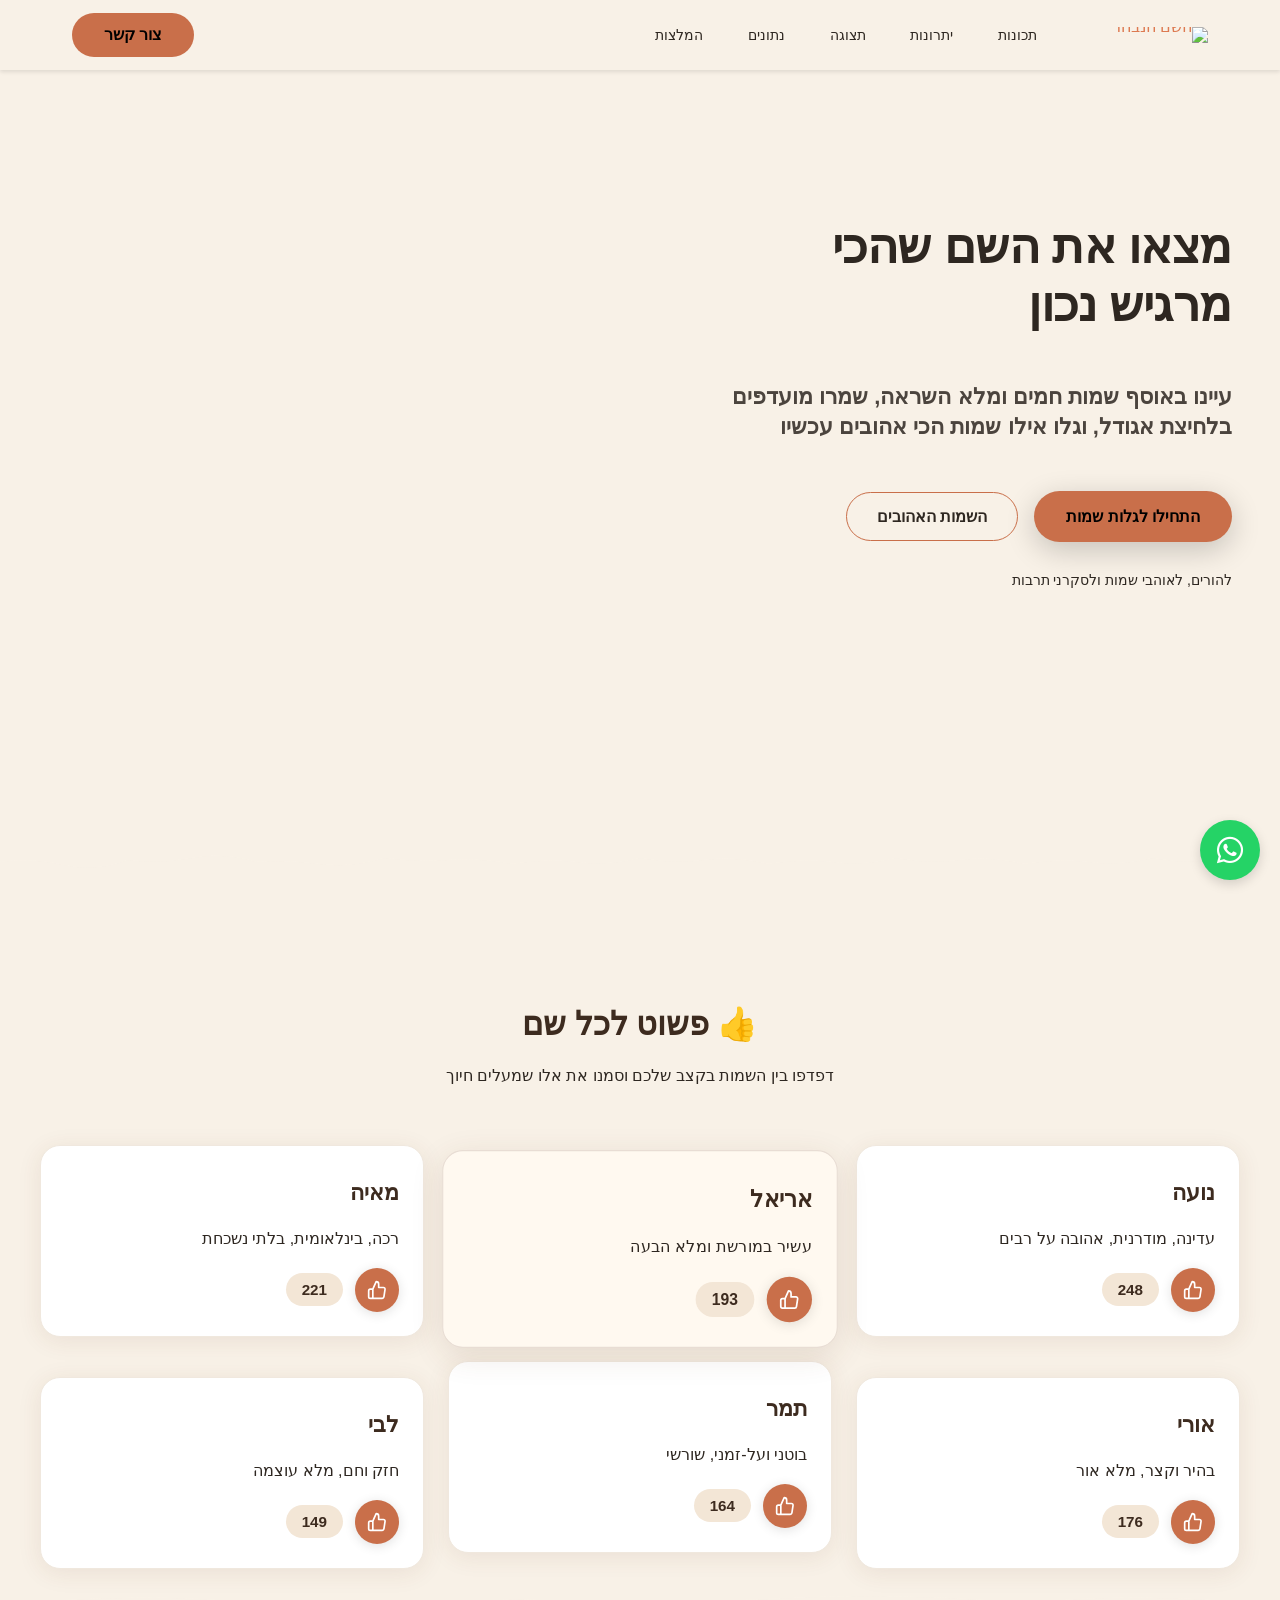
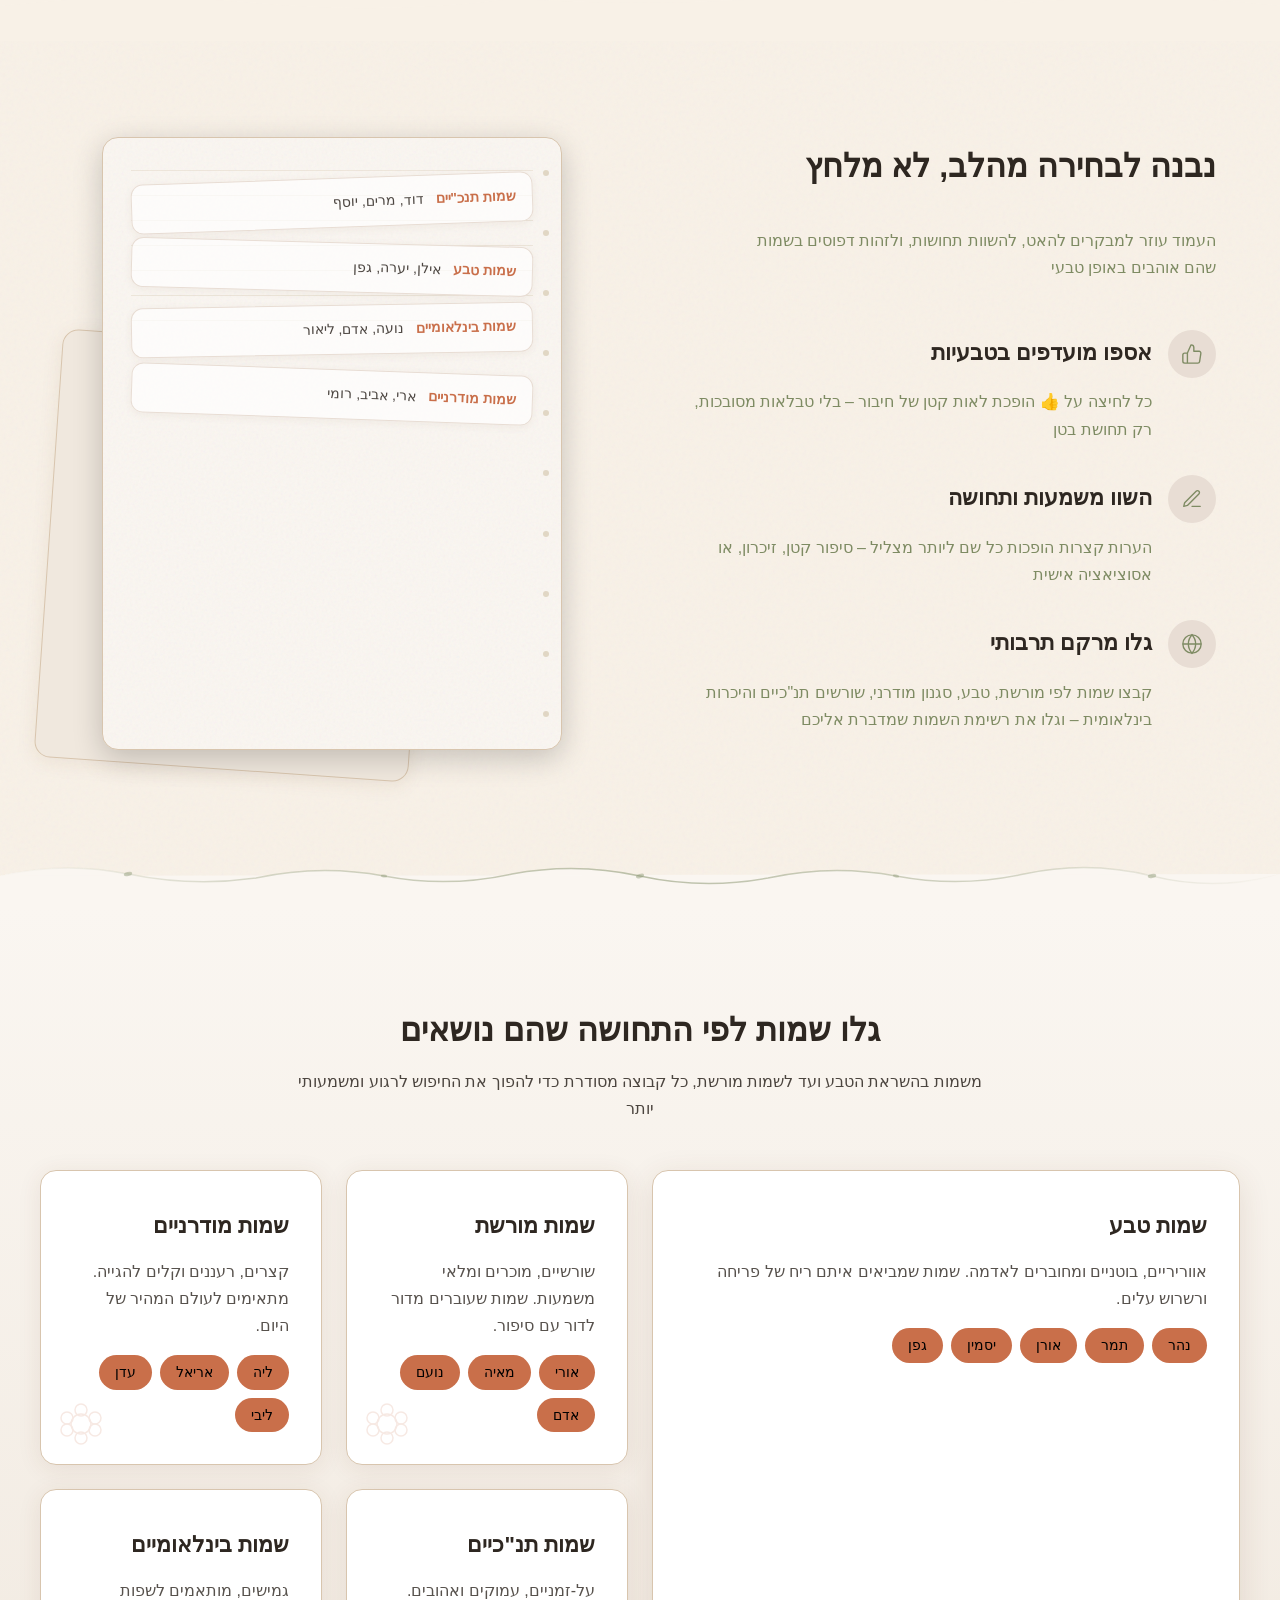
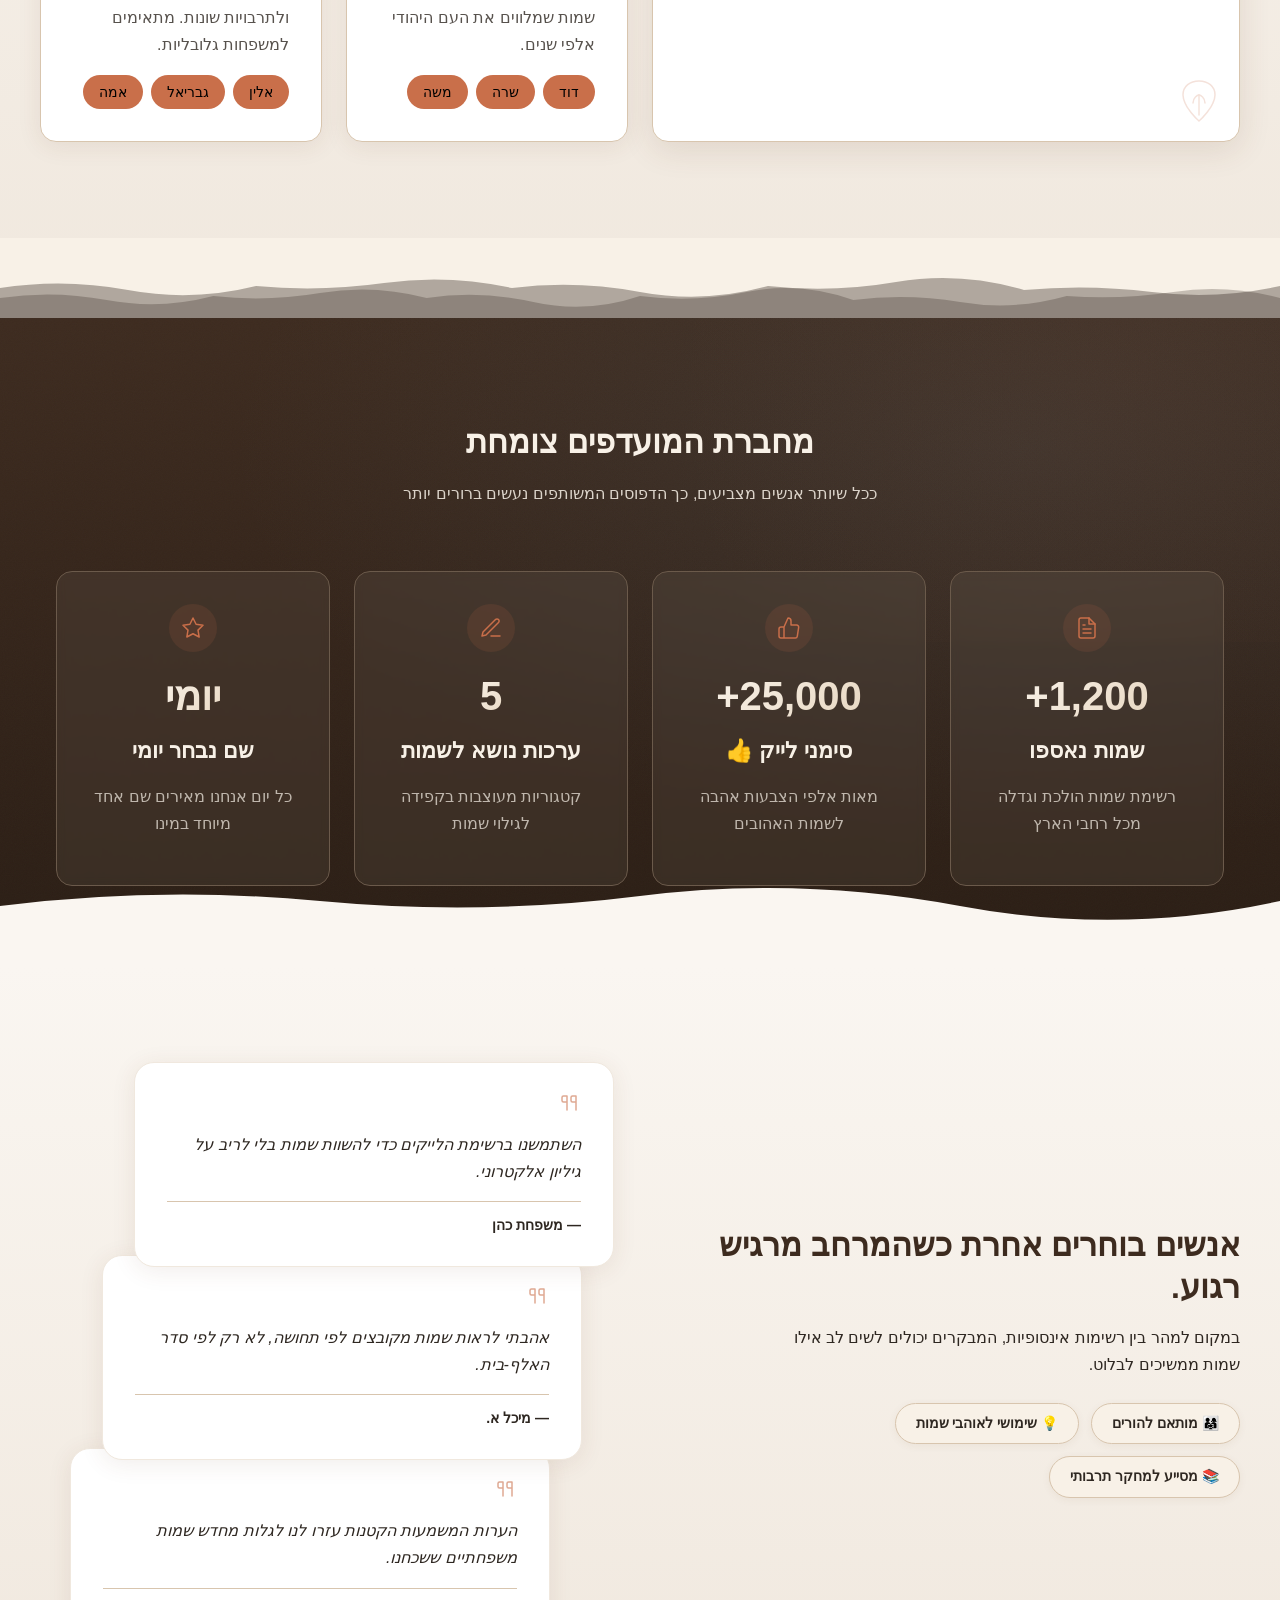
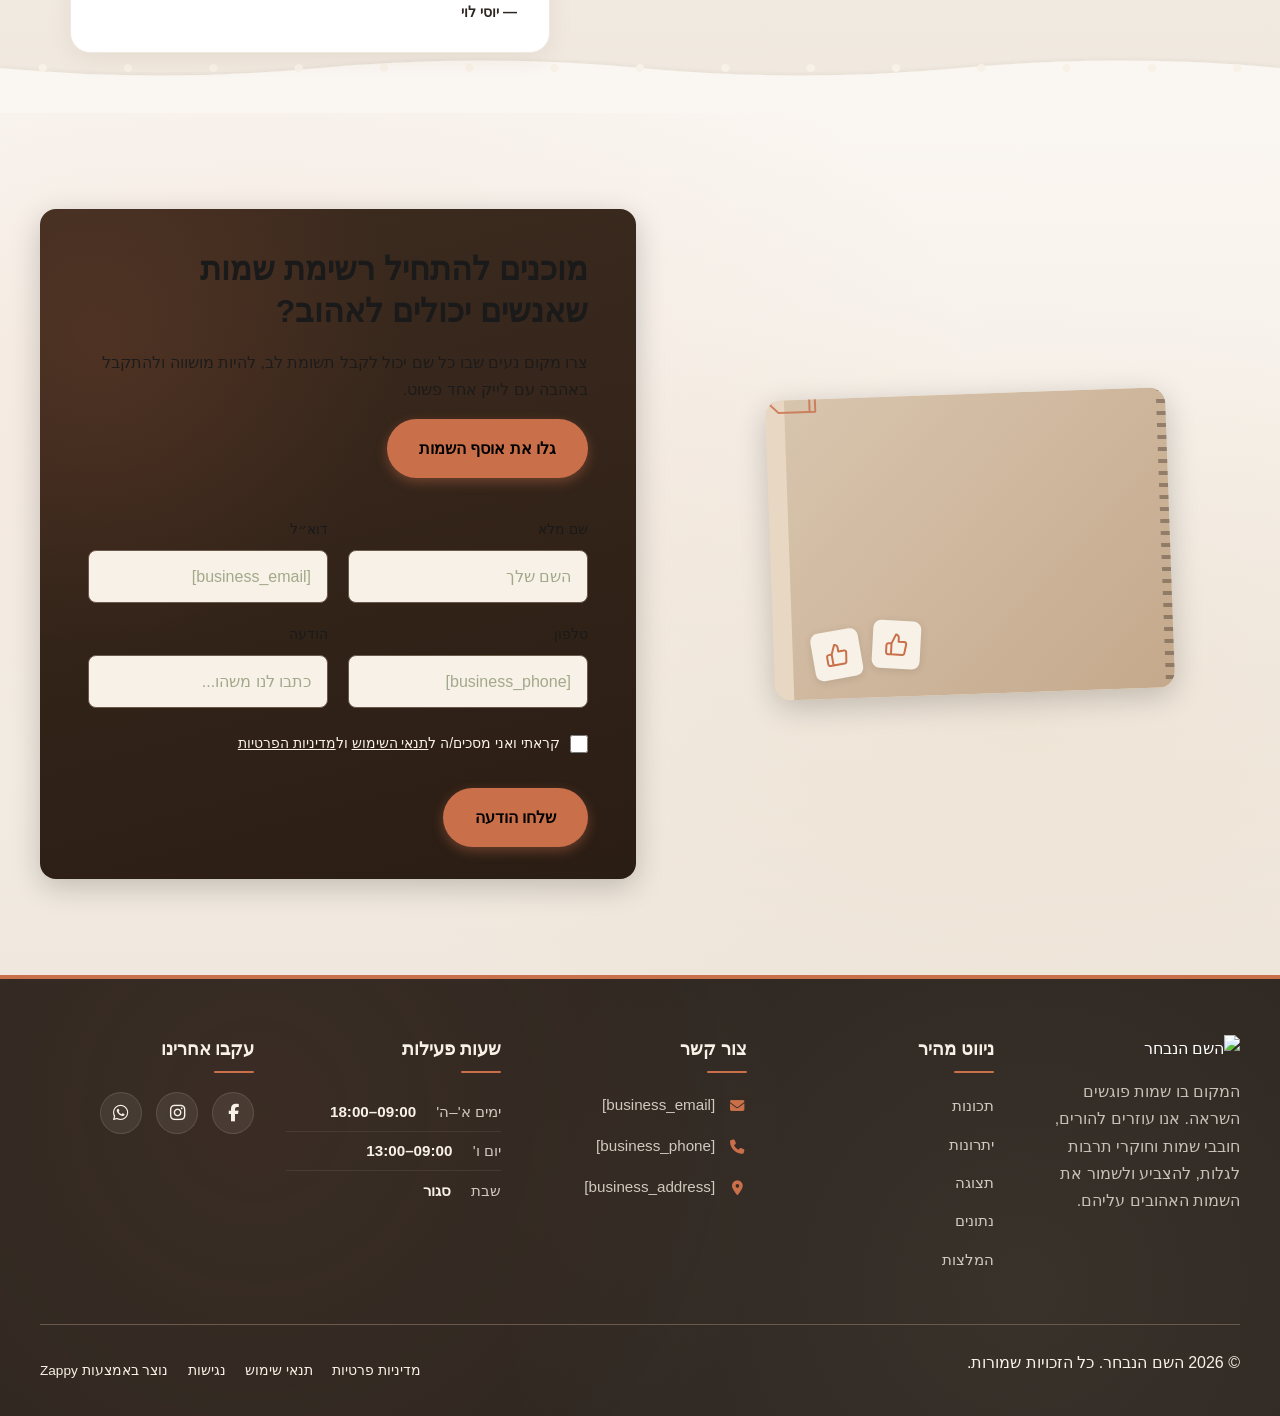
==== public/index.html @ 230dab66 "Initial website commit" ====
<!doctype html><html dir="rtl" lang="he"><head><meta charset="UTF-8"><meta content="width=device-width,initial-scale=1" name="viewport"><meta content="index, follow" name="robots"><title>דרגו את השם המושלם עכשיו — השם הנבחר</title><meta content="מחפשים שם ייחודי לתינוק, לדמות או למותג? דפדפו ברשימת השמות שלנו, לחצו על הלב ודרגו את המועדפים שלכם. הצטרפו לקהילת הבוחרים עוד היום!" name="description"><meta content="רשימת שמות, דירוג שמות, בחירת שם לתינוק, drupal multi domain, akamai cname" name="keywords"><link href="/assets/favicon.ico" rel="icon" type="image/x-icon"><link href="/assets/favicon-16x16.png" rel="icon" type="image/png" sizes="16x16"><link href="/assets/favicon-32x32.png" rel="icon" type="image/png" sizes="32x32"><link href="/assets/favicon-48x48.png" rel="icon" type="image/png" sizes="48x48"><link href="/assets/favicon-192x192.png" rel="icon" type="image/png" sizes="192x192"><link href="/assets/favicon-512x512.png" rel="icon" type="image/png" sizes="512x512"><link href="/assets/apple-touch-icon.png" rel="apple-touch-icon"><script>!function(){"use strict";var t="f867d28a-6249-4c13-8892-c7afd6ef95d7",e="https://api.zappy5.com/api/analytics/track",a=18e5,n=2592e6,o=!0,i=!0,r=!0;var s=function(){var e="zappy_visitor_"+t,a=null;try{if(a=localStorage.getItem(e)){var o=JSON.parse(a),i=Date.now();if(i-o.created<n)return o.lastSeen=i,localStorage.setItem(e,JSON.stringify(o)),o.id}}catch(t){console.warn("Zappy Analytics: LocalStorage not available")}var r="zv_"+Date.now()+"_"+Math.random().toString(36).substr(2,9);try{localStorage.setItem(e,JSON.stringify({id:r,created:Date.now(),lastSeen:Date.now()}))}catch(t){}return r}(),c=function(){var e="zappy_session_"+t,n=null;try{if(n=sessionStorage.getItem(e)){var o=JSON.parse(n),i=Date.now();if(i-o.timestamp<a)return o.timestamp=i,sessionStorage.setItem(e,JSON.stringify(o)),o.id}}catch(t){console.warn("Zappy Analytics: SessionStorage not available")}var r="zs_"+Date.now()+"_"+Math.random().toString(36).substr(2,9);try{sessionStorage.setItem(e,JSON.stringify({id:r,timestamp:Date.now()}))}catch(t){}return r}();function l(a,n){n=n||{};var o={website_id:t,event_type:a,page_path:window.location.pathname,referrer:document.referrer||"direct",visitor_id:s,session_id:c,metadata:n};if(navigator.sendBeacon){var i=new Blob([JSON.stringify(o)],{type:"application/json"});navigator.sendBeacon(e,i)}else fetch(e,{method:"POST",headers:{"Content-Type":"application/json"},body:JSON.stringify(o),keepalive:!0}).catch(function(t){console.warn("Zappy Analytics: Failed to track event",t)})}o&&l("pageview",{title:document.title,url:window.location.href}),i&&document.addEventListener("click",function(t){var e=t.target;if("BUTTON"===e.tagName||e.closest("button")){var a="BUTTON"===e.tagName?e:e.closest("button");l("click",{element:"button",text:a.textContent.trim().substring(0,100),id:a.id||null,class:a.className||null})}else if("A"===e.tagName||e.closest("a")){var n="A"===e.tagName?e:e.closest("a");l("navigation",{element:"link",text:n.textContent.trim().substring(0,100),href:n.href,external:n.hostname!==window.location.hostname})}},!0),r&&document.addEventListener("submit",function(t){var e=t.target;l("form_submit",{form_id:e.id||null,form_name:e.name||null,form_action:e.action||null,form_method:e.method||"GET"})},!0);var d=Date.now();window.addEventListener("beforeunload",function(){l("page_unload",{time_on_page:Math.floor((Date.now()-d)/1e3),page_path:window.location.pathname})}),window.zappyAnalytics={track:l,getVisitorId:function(){return s},getSessionId:function(){return c}}}()</script><meta content="דרגו את השם המושלם עכשיו — השם הנבחר" property="og:title"><meta content="מחפשים שם ייחודי לתינוק, לדמות או למותג? דפדפו ברשימת השמות שלנו, לחצו על הלב ודרגו את המועדפים שלכם. הצטרפו לקהילת הבוחרים עוד היום!" property="og:description"><meta content="summary_large_image" name="twitter:card"><meta content="דרגו את השם המושלם עכשיו — השם הנבחר" name="twitter:title"><meta content="מחפשים שם ייחודי לתינוק, לדמות או למותג? דפדפו ברשימת השמות שלנו, לחצו על הלב ודרגו את המועדפים שלכם. הצטרפו לקהילת הבוחרים עוד היום!" name="twitter:description"><meta content="website" property="og:type"><meta content="he_IL" property="og:locale"><link href="https://cdnjs.cloudflare.com/ajax/libs/font-awesome/6.4.0/css/all.min.css" rel="stylesheet"><style>.skip-link{position:absolute;top:0;left:0;transform:translateY(-200%);padding:12px 18px;background:var(--bg-dark,#1a1a1a);color:var(--text-light,#fff);font-weight:600;border-radius:0 0 8px 0;z-index:10000}.skip-link:focus{transform:none;outline:2px solid var(--ring,#fff);outline-offset:2px}:focus-visible{outline:2px solid var(--ring,currentColor);outline-offset:3px}</style><link href="/assets/favicon.ico" rel="icon" type="image/x-icon"><link href="/assets/favicon-16x16.png" rel="icon" type="image/png" sizes="16x16"><link href="/assets/favicon-32x32.png" rel="icon" type="image/png" sizes="32x32"><link href="/assets/favicon-48x48.png" rel="icon" type="image/png" sizes="48x48"><link href="/assets/favicon-192x192.png" rel="icon" type="image/png" sizes="192x192"><link href="/assets/favicon-512x512.png" rel="icon" type="image/png" sizes="512x512"><link href="/assets/apple-touch-icon.png" rel="apple-touch-icon"><link href="https://cdn.jsdelivr.net/npm/vanilla-cookieconsent@3/dist/cookieconsent.css" rel="stylesheet"><script src="https://cdn.jsdelivr.net/npm/vanilla-cookieconsent@3/dist/cookieconsent.umd.js"></script><script src="https://cdn.jsdelivr.net/gh/mickidum/acc_toolbar/acctoolbar/acctoolbar.min.js"></script><link href="/styles.css" rel="stylesheet"><script>window.ZAPPY_WEBSITE_ID="f867d28a-6249-4c13-8892-c7afd6ef95d7",window.ZAPPY_API_BASE="https://api.zappy5.com"</script><style id="zappy-dropdown-submenu-styles">#navMenu li:has(.sub-menu),.nav-menu li:has(.sub-menu),.navbar li:has(.sub-menu),nav li:has(.sub-menu){position:relative}#navMenu .sub-menu,.nav-menu .sub-menu,.navbar .sub-menu,nav .sub-menu{display:block!important;position:absolute!important;top:100%;left:0;min-width:220px;background:#fff;border-radius:8px;box-shadow:0 8px 25px rgba(0,0,0,.15);padding:8px 0;opacity:0;visibility:hidden;transform:translateY(10px);transition:all .3s ease;z-index:1000;list-style:none;pointer-events:none}#navMenu li:hover>.sub-menu,.nav-menu li:hover>.sub-menu,.navbar li:hover>.sub-menu,nav li:hover>.sub-menu{opacity:1!important;visibility:visible!important;transform:translateY(0)!important;pointer-events:auto!important}.sub-menu li{list-style:none;margin:0;padding:0}.sub-menu a{display:block!important;padding:10px 16px!important;color:var(--text-dark,#333)!important;font-weight:500;text-decoration:none;white-space:nowrap;transition:background-color .2s}.sub-menu .zappy-nav-child>a{padding-left:28px!important;font-size:.9em!important;opacity:.85!important}[dir=rtl] .sub-menu .zappy-nav-child>a,html[lang=ar] .sub-menu .zappy-nav-child>a,html[lang=he] .sub-menu .zappy-nav-child>a{padding-left:10px!important;padding-right:28px!important}.sub-menu .zappy-nav-parent>a{font-weight:600!important}.sub-menu a:hover{background-color:#f5f5f5}[dir=rtl] .nav-menu .sub-menu,[dir=rtl] .navbar .sub-menu,[dir=rtl] nav .sub-menu,html[lang=ar] .nav-menu .sub-menu,html[lang=ar] .navbar .sub-menu,html[lang=ar] nav .sub-menu,html[lang=he] .nav-menu .sub-menu,html[lang=he] .navbar .sub-menu,html[lang=he] nav .sub-menu{left:auto!important;right:0!important}.sub-menu:empty,.sub-menu:not(:has(li)):not(:has(> a)),.sub-menu:not(:has(li:not(.zappy-hidden-menu-item))):not(:has(> a)){display:none!important;opacity:0!important;visibility:hidden!important;pointer-events:none!important}li:has(.menu-group-title):hover>.sub-menu{opacity:1!important;visibility:visible!important;transform:translateY(0)!important;pointer-events:auto!important}#navMenu>li>.menu-group-title,.nav-menu>li>.menu-group-title{display:inline-block;padding:.5rem 1rem;cursor:default;user-select:none}@media (max-width:768px){#navMenu .sub-menu,.nav-menu .sub-menu,.navbar .sub-menu,nav .sub-menu{position:static!important;transform:none!important;box-shadow:none!important;background:0 0!important;max-height:0;overflow:hidden;opacity:0;visibility:hidden;transition:max-height .3s ease,opacity .3s ease;padding:0!important;border-radius:0!important}#navMenu .sub-menu.mobile-expanded,.nav-menu .sub-menu.mobile-expanded,.navbar .sub-menu.mobile-expanded{max-height:none!important;overflow-y:visible!important;opacity:1!important;visibility:visible!important;padding:8px 0 8px 16px!important}[dir=rtl] .sub-menu.mobile-expanded,html[lang=he] .sub-menu.mobile-expanded{padding:8px 16px 8px 0!important}#navMenu li:hover>.sub-menu,.nav-menu li:hover>.sub-menu,.navbar li:hover>.sub-menu,nav li:hover>.sub-menu{opacity:0;visibility:hidden;pointer-events:none}#navMenu li>.sub-menu.mobile-expanded,.nav-menu li>.sub-menu.mobile-expanded,.navbar li>.sub-menu.mobile-expanded,nav li>.sub-menu.mobile-expanded{opacity:1!important;visibility:visible!important;pointer-events:auto!important}#navMenu li:has(.sub-menu),.nav-menu li:has(.sub-menu),.navbar li:has(.sub-menu),nav li:has(.sub-menu){display:flex!important;flex-wrap:wrap!important;align-items:center!important;position:relative!important;min-height:44px!important}#navMenu li:has(.sub-menu)>a,.nav-menu li:has(.sub-menu)>a,.navbar li:has(.sub-menu)>a,nav li:has(.sub-menu)>a{flex:1!important;min-width:0!important}#navMenu li:has(.sub-menu)>.menu-group-title,.nav-menu li:has(.sub-menu)>.menu-group-title,.navbar li:has(.sub-menu)>.menu-group-title,nav li:has(.sub-menu)>.menu-group-title{flex:1!important;min-width:0!important;padding:0!important;line-height:inherit!important}#navMenu li:has(.sub-menu)>.sub-menu,.nav-menu li:has(.sub-menu)>.sub-menu,.navbar li:has(.sub-menu)>.sub-menu,nav li:has(.sub-menu)>.sub-menu{flex-basis:100%!important;width:100%!important}#navMenu li:has(.sub-menu)>a [class*=arrow],#navMenu li:has(.sub-menu)>a [class*=chevron],.nav-menu li:has(.sub-menu)>a .fa-angle-down,.nav-menu li:has(.sub-menu)>a .fa-chevron-down,.nav-menu li:has(.sub-menu)>a [class*=arrow],.nav-menu li:has(.sub-menu)>a [class*=chevron],nav li:has(.sub-menu)>a [class*=arrow],nav li:has(.sub-menu)>a [class*=chevron]{display:none!important;visibility:hidden!important}.mobile-submenu-toggle{display:flex!important;align-items:center!important;justify-content:center!important;width:44px!important;height:auto!important;background:0 0!important;border:none!important;cursor:pointer!important;color:var(--text-dark)!important;position:static!important;flex-shrink:0!important;align-self:stretch!important;z-index:2!important;padding:0!important;margin:0!important}.mobile-submenu-toggle::after{content:''!important;width:0!important;height:0!important;border-left:6px solid transparent!important;border-right:6px solid transparent!important;border-top:7px solid currentColor!important;transition:transform .3s ease!important}.mobile-submenu-toggle.expanded::after{transform:rotate(180deg)!important}.sub-menu a{padding:10px 0!important;display:block!important;color:var(--text-dark)!important;white-space:normal!important}.sub-menu .zappy-nav-child>a{padding-left:28px!important;font-size:.9em!important;opacity:.85!important}[dir=rtl] .sub-menu .zappy-nav-child>a,html[lang=ar] .sub-menu .zappy-nav-child>a,html[lang=he] .sub-menu .zappy-nav-child>a{padding-left:0!important;padding-right:28px!important}.sub-menu .zappy-nav-parent>a{font-weight:600!important}#navMenu.active,.nav-menu.active{max-width:100vw!important;overflow-x:hidden!important;box-sizing:border-box!important}.navbar .sub-menu li a,.zappy-products-dropdown .sub-menu a,nav.navbar .sub-menu li a{color:var(--text-dark)!important}}@media (min-width:769px){.mobile-submenu-toggle{display:none!important}}</style><style id="zappy-widget-visibility">html[dir=rtl] .whatsapp-float{right:20px!important;left:auto!important}html:not([dir]) .whatsapp-float,html[dir=ltr] .whatsapp-float{left:20px!important;right:auto!important}html[dir=rtl] #mic-access-tool-general-button,html[dir=rtl] #mic-init-access-tool #mic-access-tool-general-button,html[dir=rtl] #mic-init-access-tool .mic-access-tool-general-button,html[dir=rtl] ._access-icon,html[dir=rtl] .mic-access-tool-general-button{left:20px!important;right:auto!important}html:not([dir]) #mic-access-tool-general-button,html:not([dir]) #mic-init-access-tool #mic-access-tool-general-button,html:not([dir]) #mic-init-access-tool .mic-access-tool-general-button,html:not([dir]) ._access-icon,html:not([dir]) .mic-access-tool-general-button,html[dir=ltr] #mic-access-tool-general-button,html[dir=ltr] #mic-init-access-tool #mic-access-tool-general-button,html[dir=ltr] #mic-init-access-tool .mic-access-tool-general-button,html[dir=ltr] ._access-icon,html[dir=ltr] .mic-access-tool-general-button{right:20px!important;left:auto!important}@media (max-width:768px){.whatsapp-float{display:flex!important}}@media (min-width:769px){.whatsapp-float{display:flex!important}}@media (max-width:768px){#mic-access-tool-general-button,#mic-init-access-tool #mic-access-tool-general-button,#mic-init-access-tool .mic-access-tool-general-button,._access-icon,.mic-access-tool-general-button{display:flex!important;visibility:visible!important;opacity:1!important;pointer-events:auto!important}#mic-access-tool-box.opened-mic-access-tool,#mic-init-access-tool #mic-access-tool-box.opened-mic-access-tool,.mic-access-tool-box.opened-mic-access-tool{visibility:visible!important;opacity:1!important;pointer-events:auto!important}}@media (min-width:769px){#mic-access-tool-general-button,#mic-init-access-tool #mic-access-tool-general-button,#mic-init-access-tool .mic-access-tool-general-button,._access-icon,.mic-access-tool-general-button{display:flex!important;visibility:visible!important;opacity:1!important;pointer-events:auto!important}#mic-access-tool-box.opened-mic-access-tool,#mic-init-access-tool #mic-access-tool-box.opened-mic-access-tool,.mic-access-tool-box.opened-mic-access-tool{visibility:visible!important;opacity:1!important;pointer-events:auto!important}}</style></head><body><a href="#main" class="skip-link">דלג לתוכן הראשי</a><nav class="navbar" dir="rtl"><button class="mobile-toggle" aria-label="Menu" id="mobileToggle"><svg viewBox="0 0 24 24" fill="none" height="24" width="24" class="hamburger-icon"><path d="M3 12h18M3 6h18M3 18h18" stroke="currentColor" stroke-width="2" stroke-linecap="round"/></svg> <svg viewBox="0 0 24 24" fill="none" height="24" width="24" class="close-icon" style="display:none"><path d="M18 6L6 18M6 6l12 12" stroke="currentColor" stroke-width="2" stroke-linecap="round"/></svg></button> <button class="phone-header-btn" aria-label="Call" data-phone="[business_phone]"><svg viewBox="0 0 24 24" fill="currentColor" height="20" width="20"><path d="M22 16.92v3a2 2 0 0 1-2.18 2 19.79 19.79 0 0 1-8.63-3.07 19.5 19.5 0 0 1-6-6 19.79 19.79 0 0 1-3.07-8.67A2 2 0 0 1 4.11 2h3a2 2 0 0 1 2 1.72 12.84 12.84 0 0 0 .7 2.81 2 2 0 0 1-.45 2.11L8.09 9.91a16 16 0 0 0 6 6l1.27-1.27a2 2 0 0 1 2.11-.45 12.84 12.84 0 0 0 2.81.7A2 2 0 0 1 22 16.92z"/></svg></button><div class="nav-container"><div class="nav-right-group"><div class="nav-brand"><a href="/" class="logo-link"><img alt="השם הנבחר" class="logo" src="/assets/site-----image-1.webp"></a></div><ul class="nav-menu" id="navMenu"><li><a href="#features">תכונות</a></li><li><a href="#benefits">יתרונות</a></li><li><a href="#showcase">תצוגה</a></li><li><a href="#stats">נתונים</a></li><li><a href="#testimonials">המלצות</a></li><li class="mobile-contact-link nav-cta-mobile-item"><a href="#cta" class="nav-cta-btn">צור קשר</a></li></ul></div><div class="nav-cta-container"><a href="#cta" class="nav-cta-btn">צור קשר</a></div></div></nav><script>window.addEventListener("load",function(){const e=document.querySelector(".navbar, nav, header");if(!e)return void console.log("[Navbar] Navbar element not found");let t=document.getElementById("mobileToggle")||document.querySelector(".mobile-toggle")||document.querySelector(".hamburger")||document.querySelector(".hamburger-menu")||document.querySelector(".menu-toggle")||document.querySelector(".burger-menu")||document.querySelector('[aria-label="Menu"]')||document.querySelector('[aria-label="תפריט"]');const o=document.querySelector(".phone-header-btn"),n=window.getComputedStyle(e);let r=n.backgroundColor;if(console.log("[Navbar] Initial navbar background:",r),"transparent"===r||"rgba(0, 0, 0, 0)"===r||r.startsWith("rgba")&&r.includes(", 0)")){const e=n.backgroundImage;if(e&&"none"!==e)console.log("[Navbar] Navbar has background image/gradient, using dark text"),r="rgb(240, 240, 240)";else{const e=window.getComputedStyle(document.body).backgroundColor;console.log("[Navbar] Navbar transparent, using body background:",e),r=e}}const a=r.match(/\d+/g);if(a&&a.length>=3){const e=(.299*parseInt(a[0])+.587*parseInt(a[1])+.114*parseInt(a[2]))/255;console.log("[Navbar] Mobile button colors preserved from Claude CSS (luminance:",e.toFixed(2)+")");const n=document.createElement("style");n.id="zappy-mobile-nav-fix";document.documentElement.lang;document.documentElement.dir,n.textContent='\n        /* Hide mobile buttons on desktop, show only on mobile */\n        @media (min-width: 769px) {\n          .mobile-toggle,\n          .phone-header-btn {\n            display: none !important;\n          }\n        }\n        \n        /* Show and position mobile buttons correctly on mobile */\n        @media (max-width: 768px) {\n          .navbar,\n          nav.navbar {\n            min-height: 70px !important;\n          }\n\n          .mobile-toggle,\n          .phone-header-btn {\n            position: absolute !important;\n            top: 0 !important;\n            bottom: 0 !important;\n            margin-top: auto !important;\n            margin-bottom: auto !important;\n            transform: none !important;\n            z-index: 1001 !important;\n            display: flex !important;\n            align-items: center !important;\n            justify-content: center !important;\n            width: 36px !important;\n            height: 36px !important;\n            border-radius: 50% !important;\n            border: none !important;\n            cursor: pointer !important;\n            padding: 6px !important;\n            background: none !important;\n            color: var(--nav-text, var(--text-dark)) !important;\n            touch-action: manipulation !important;\n            -webkit-tap-highlight-color: transparent !important;\n          }\n\n          html[data-zappy-site-type="ecommerce"] .phone-header-btn,\n          body[data-zappy-site-type="ecommerce"] .phone-header-btn,\n          html[data-zappy-site-type="ecommerce"] header .phone-header-btn,\n          html[data-zappy-site-type="ecommerce"] nav .phone-header-btn {\n            display: none !important;\n            visibility: hidden !important;\n            width: 0 !important;\n            height: 0 !important;\n            min-width: 0 !important;\n            overflow: hidden !important;\n          }\n          \n          /* LTR positioning (default): hamburger LEFT, phone RIGHT */\n          html:not([dir="rtl"]):not([lang="he"]):not([lang="ar"]) .mobile-toggle,\n          html[dir="ltr"] .mobile-toggle {\n            left: 12px !important;\n            right: auto !important;\n          }\n          html:not([dir="rtl"]):not([lang="he"]):not([lang="ar"]) .phone-header-btn,\n          html[dir="ltr"] .phone-header-btn {\n            right: 12px !important;\n            left: auto !important;\n          }\n          \n          /* RTL positioning: hamburger RIGHT, phone LEFT */\n          html[dir="rtl"] .mobile-toggle,\n          html[lang="he"] .mobile-toggle,\n          html[lang="ar"] .mobile-toggle {\n            right: 12px !important;\n            left: auto !important;\n          }\n          html[dir="rtl"] .phone-header-btn,\n          html[lang="he"] .phone-header-btn,\n          html[lang="ar"] .phone-header-btn {\n            left: 12px !important;\n            right: auto !important;\n          }\n          \n          /* CRITICAL: Ensure nav-container has min-height on mobile */\n          /* All children are positioned absolutely/fixed on mobile, so height:auto collapses to 0 */\n          .nav-container {\n            min-height: 70px !important;\n            position: relative !important;\n          }\n          \n          /* Ensure SVG icons are properly sized and inherit color */\n          .mobile-toggle svg,\n          .phone-header-btn svg {\n            width: 24px !important;\n            height: 24px !important;\n            /* Don\'t force display - let JavaScript control hamburger/close toggle */\n          }\n          \n          /* Reset nav-cta-container on mobile - remove desktop box-shadow/padding */\n          /* that creates a visible ghost box when CTA button is hidden */\n          .nav-cta-container {\n            box-shadow: none !important;\n            padding: 0 !important;\n          }\n          \n          /* Hide nav-cta-container entirely on mobile when there\'s no lang-switcher */\n          /* (only the CTA button is inside, and it\'s hidden on mobile) */\n          .nav-cta-container:not(:has(.lang-switcher)) {\n            display: none !important;\n          }\n          \n          /* CRITICAL: Prevent hero image fade gradient from bleeding over headline text */\n          /* The .image-fade-gradient has bottom: -30px (extends below parent) */\n          /* On mobile stacked layout, this overlaps the h1 text below the image */\n          .hero-image-column {\n            overflow: hidden !important;\n          }\n          .image-fade-gradient {\n            bottom: 0 !important;\n          }\n          \n          /* Hide desktop language switcher on mobile - hamburger menu handles it */\n          /* High specificity to override stored CSS */\n          .lang-switcher,\n          .nav-cta-container .lang-switcher,\n          .nav-container .lang-switcher,\n          .navbar .lang-switcher,\n          .navbar .nav-cta-container .lang-switcher {\n            display: none !important;\n          }\n        }\n      ';const r=document.getElementById("zappy-mobile-nav-fix");r&&r.remove(),document.head.appendChild(n),console.log("[Navbar] Critical CSS injected for mobile nav positioning");const i=window.innerWidth<=768;if(t){const e=t.querySelector(".hamburger-icon"),o=t.querySelector(".close-icon");e&&(e.style.setProperty("width","24px","important"),e.style.setProperty("height","24px","important"),e.style.setProperty("display","block","important")),o&&(o.style.setProperty("width","24px","important"),o.style.setProperty("height","24px","important"),o.style.setProperty("display","none","important")),i?(t.style.setProperty("position","absolute","important"),t.style.setProperty("top","0","important"),t.style.setProperty("bottom","0","important"),t.style.setProperty("margin-top","auto","important"),t.style.setProperty("margin-bottom","auto","important"),t.style.setProperty("transform","none","important"),t.style.setProperty("z-index","1001","important"),t.style.removeProperty("left"),t.style.removeProperty("right"),console.log("[Navbar] Mobile toggle positioning applied (mobile viewport)")):(t.style.removeProperty("position"),t.style.removeProperty("top"),t.style.removeProperty("transform"),t.style.removeProperty("z-index"),t.style.removeProperty("left"),t.style.removeProperty("right"),console.log("[Navbar] Desktop viewport - cleared mobile toggle inline positioning"))}if(o){const e=o.querySelector("svg");e&&(e.style.width="24px",e.style.height="24px",e.setAttribute("width","24"),e.setAttribute("height","24")),i?(o.style.setProperty("position","absolute","important"),o.style.setProperty("top","0","important"),o.style.setProperty("bottom","0","important"),o.style.setProperty("margin-top","auto","important"),o.style.setProperty("margin-bottom","auto","important"),o.style.setProperty("transform","none","important"),o.style.setProperty("z-index","1001","important"),o.style.removeProperty("left"),o.style.removeProperty("right"),console.log("[Navbar] Phone button positioning applied (mobile viewport)")):(o.style.removeProperty("position"),o.style.removeProperty("top"),o.style.removeProperty("transform"),o.style.removeProperty("z-index"),o.style.removeProperty("left"),o.style.removeProperty("right"),console.log("[Navbar] Desktop viewport - cleared phone button inline positioning"))}}else console.log("[Navbar] Could not parse background color:",r);t=document.getElementById("mobileToggle")||document.querySelector(".mobile-toggle")||document.querySelector(".hamburger")||document.querySelector(".hamburger-menu")||document.querySelector(".menu-toggle")||document.querySelector(".burger-menu")||document.querySelector('[aria-label="Menu"]')||document.querySelector('[aria-label="תפריט"]');const i=document.getElementById("navMenu")||document.querySelector(".nav-menu")||document.querySelector(".nav-links")||document.querySelector("nav ul:not(.submenu)");if(!t||!i)return void console.log("[Navbar] Mobile toggle or menu not found:",{toggle:!!t,menu:!!i});i.id||(i.id="navMenu"),console.log("[Navbar] Initializing mobile menu...");const l=t.cloneNode(!0);t.parentNode.replaceChild(l,t);var s=0;function p(e){var t=Date.now();t-s<300||(s=t,function(e){e.preventDefault(),e.stopPropagation();const t=l.querySelector(".hamburger-icon"),o=l.querySelector(".close-icon");i.classList.contains("active")?(i.classList.remove("active"),t&&t.style.setProperty("display","block","important"),o&&o.style.setProperty("display","none","important"),document.body.style.overflow="",document.body.classList.remove("menu-open"),console.log("[Navbar] Menu closed")):(i.classList.add("active"),t&&t.style.setProperty("display","none","important"),o&&o.style.setProperty("display","block","important"),document.body.style.overflow="hidden",document.body.classList.add("menu-open"),console.log("[Navbar] Menu opened"))}(e))}l.addEventListener("click",p),l.addEventListener("touchend",p),document.addEventListener("keydown",function(e){if(("Escape"===e.key||"Esc"===e.key)&&i.classList.contains("active")){const e=l.querySelector(".hamburger-icon"),t=l.querySelector(".close-icon");i.classList.remove("active"),e&&e.style.setProperty("display","block","important"),t&&t.style.setProperty("display","none","important"),document.body.style.overflow="",document.body.classList.remove("menu-open"),console.log("[Navbar] Menu closed (Escape)")}}),i.querySelectorAll("a").forEach(function(e){e.addEventListener("click",function(){if("#"===this.getAttribute("href"))return;const e=l.querySelector(".hamburger-icon"),t=l.querySelector(".close-icon");i.classList.remove("active"),e&&e.style.setProperty("display","block","important"),t&&t.style.setProperty("display","none","important"),document.body.style.overflow="",document.body.classList.remove("menu-open"),console.log("[Navbar] Menu closed (link clicked)")})});var m=i.querySelectorAll(".dropdown-toggle");m.forEach(function(e){e.addEventListener("click",function(e){e.preventDefault(),e.stopPropagation();var t=this.closest(".nav-dropdown");t&&(t.parentNode.querySelectorAll(".nav-dropdown.open").forEach(function(e){e!==t&&e.classList.remove("open")}),t.classList.toggle("open"),console.log("[Navbar] Dropdown toggled:",t.classList.contains("open")?"open":"closed"))})}),document.addEventListener("click",function(e){e.target.closest(".nav-dropdown")||document.querySelectorAll(".nav-dropdown.open").forEach(function(e){e.classList.remove("open")})}),console.log("[Navbar] Dropdown handlers initialized for "+m.length+" dropdowns"),o&&o.addEventListener("click",function(){const e=document.querySelectorAll('a[href^="tel:"]'),t=e.length>0?e[0].getAttribute("href").replace("tel:",""):"[business_phone]";window.location.href="tel:"+t,console.log("[Navbar] Phone button clicked")}),console.log("[Navbar] Mobile menu initialized successfully")})</script><main id="main"><section class="index-hero-section" data-band-index="0" data-layout-spec="בית-hero" id="hero" data-hero-treatment="fade-bleed" data-hero-type="fullscreen-scrim" style="--hero-fade-color:var(--bg-light)"><img alt="מחברת שמות על שולחן מטבח חמים" class="hero-fade-img" src="/assets/site-index-hero-image-1.webp" data-context="A warm, softly lit kitchen table scene viewed from above. A parent hand rests near an open spiral notebook filled with handwritten Hebrew name ideas. Beside the notebook are a pencil, small botanical sprigs of olive or eucalyptus, and a cup of tea. The composition is weighted to the left side of the frame, leaving the right side calm and blurred for text overlay. Natural window light creates gentle shadows." data-hero-bg="true" data-placeholder="index-hero-image-1" fetchpriority="high" height="400" loading="eager" width="600"><div class="hero-fade-content"><h1 class="display-xl">מצאו את השם שהכי מרגיש נכון</h1><h3 class="hero-subtitle">עיינו באוסף שמות חמים ומלא השראה, שמרו מועדפים בלחיצת אגודל, וגלו אילו שמות הכי אהובים עכשיו</h3><div class="hero-cta-row"><a href="#explore" class="btn-primary btn">התחילו לגלות שמות</a> <a href="#loved" class="btn btn-secondary">השמות האהובים</a></div><p class="hero-trust-line"><small>להורים, לאוהבי שמות ולסקרני תרבות</small></p></div><div class="index-hero-divider-wrapper"><svg viewBox="0 0 1200 80" xmlns="http://www.w3.org/2000/svg" aria-hidden="true" data-no-icon-edit="true" preserveAspectRatio="none"><path d="M0,80 L0,42 Q30,38 60,45 T120,40 Q150,44 180,38 T240,42 Q270,40 300,44 T360,38 Q390,42 420,40 T480,44 Q510,38 540,42 T600,38 Q630,44 660,40 T720,44 Q750,38 780,42 T840,38 Q870,44 900,40 T960,44 Q990,38 1020,42 T1080,38 Q1110,44 1140,40 T1200,42 L1200,80 Z" fill="var(--bg-light)"/></svg></div></section><section class="index-features-section" data-band-index="1" data-layout-spec="בית-features" id="features"><div class="index-features-section__container"><div class="index-features-section__intro"><h2 class="index-features-section__title">👍 פשוט לכל שם</h2><p class="index-features-section__subtitle">דפדפו בין השמות בקצב שלכם וסמנו את אלו שמעלים חיוך</p></div><div class="index-features-section__grid"><article class="index-features-section__card"><div class="index-features-section__card-inner"><h3 class="index-features-section__card-title">נועה</h3><p class="index-features-section__card-meaning">עדינה, מודרנית, אהובה על רבים</p><div class="index-features-section__vote"><button class="index-features-section__vote-btn" aria-label="לייק לנועה"><svg viewBox="0 0 24 24" fill="none" data-element-type="icon" data-icon-type="svg" stroke="currentColor" stroke-linecap="round" stroke-linejoin="round" stroke-width="2" height="20" width="20"><path d="M14 9V5a3 3 0 0 0-3-3l-4 9v11h11.28a2 2 0 0 0 2-1.7l1.38-9a2 2 0 0 0-2-2.3H14zM7 22H4a2 2 0 0 1-2-2v-7a2 2 0 0 1 2-2h3"/></svg></button> <span class="index-features-section__vote-count">248</span></div></div></article><article class="index-features-section__card index-features-section__card--featured"><div class="index-features-section__card-inner"><h3 class="index-features-section__card-title">אריאל</h3><p class="index-features-section__card-meaning">עשיר במורשת ומלא הבעה</p><div class="index-features-section__vote"><button class="index-features-section__vote-btn" aria-label="לייק לאריאל"><svg viewBox="0 0 24 24" fill="none" data-element-type="icon" data-icon-type="svg" stroke="currentColor" stroke-linecap="round" stroke-linejoin="round" stroke-width="2" height="20" width="20"><path d="M14 9V5a3 3 0 0 0-3-3l-4 9v11h11.28a2 2 0 0 0 2-1.7l1.38-9a2 2 0 0 0-2-2.3H14zM7 22H4a2 2 0 0 1-2-2v-7a2 2 0 0 1 2-2h3"/></svg></button> <span class="index-features-section__vote-count">193</span></div></div></article><article class="index-features-section__card"><div class="index-features-section__card-inner"><h3 class="index-features-section__card-title">מאיה</h3><p class="index-features-section__card-meaning">רכה, בינלאומית, בלתי נשכחת</p><div class="index-features-section__vote"><button class="index-features-section__vote-btn" aria-label="לייק למאיה"><svg viewBox="0 0 24 24" fill="none" data-element-type="icon" data-icon-type="svg" stroke="currentColor" stroke-linecap="round" stroke-linejoin="round" stroke-width="2" height="20" width="20"><path d="M14 9V5a3 3 0 0 0-3-3l-4 9v11h11.28a2 2 0 0 0 2-1.7l1.38-9a2 2 0 0 0-2-2.3H14zM7 22H4a2 2 0 0 1-2-2v-7a2 2 0 0 1 2-2h3"/></svg></button> <span class="index-features-section__vote-count">221</span></div></div></article><article class="index-features-section__card"><div class="index-features-section__card-inner"><h3 class="index-features-section__card-title">אורי</h3><p class="index-features-section__card-meaning">בהיר וקצר, מלא אור</p><div class="index-features-section__vote"><button class="index-features-section__vote-btn" aria-label="לייק לאורי"><svg viewBox="0 0 24 24" fill="none" data-element-type="icon" data-icon-type="svg" stroke="currentColor" stroke-linecap="round" stroke-linejoin="round" stroke-width="2" height="20" width="20"><path d="M14 9V5a3 3 0 0 0-3-3l-4 9v11h11.28a2 2 0 0 0 2-1.7l1.38-9a2 2 0 0 0-2-2.3H14zM7 22H4a2 2 0 0 1-2-2v-7a2 2 0 0 1 2-2h3"/></svg></button> <span class="index-features-section__vote-count">176</span></div></div></article><article class="index-features-section__card"><div class="index-features-section__card-inner"><h3 class="index-features-section__card-title">תמר</h3><p class="index-features-section__card-meaning">בוטני ועל-זמני, שורשי</p><div class="index-features-section__vote"><button class="index-features-section__vote-btn" aria-label="לייק לתמר"><svg viewBox="0 0 24 24" fill="none" data-element-type="icon" data-icon-type="svg" stroke="currentColor" stroke-linecap="round" stroke-linejoin="round" stroke-width="2" height="20" width="20"><path d="M14 9V5a3 3 0 0 0-3-3l-4 9v11h11.28a2 2 0 0 0 2-1.7l1.38-9a2 2 0 0 0-2-2.3H14zM7 22H4a2 2 0 0 1-2-2v-7a2 2 0 0 1 2-2h3"/></svg></button> <span class="index-features-section__vote-count">164</span></div></div></article><article class="index-features-section__card"><div class="index-features-section__card-inner"><h3 class="index-features-section__card-title">לבי</h3><p class="index-features-section__card-meaning">חזק וחם, מלא עוצמה</p><div class="index-features-section__vote"><button class="index-features-section__vote-btn" aria-label="לייק ללבי"><svg viewBox="0 0 24 24" fill="none" data-element-type="icon" data-icon-type="svg" stroke="currentColor" stroke-linecap="round" stroke-linejoin="round" stroke-width="2" height="20" width="20"><path d="M14 9V5a3 3 0 0 0-3-3l-4 9v11h11.28a2 2 0 0 0 2-1.7l1.38-9a2 2 0 0 0-2-2.3H14zM7 22H4a2 2 0 0 1-2-2v-7a2 2 0 0 1 2-2h3"/></svg></button> <span class="index-features-section__vote-count">149</span></div></div></article></div></div><div class="index-features-section__divider-wrapper"><svg viewBox="0 0 1200 80" xmlns="http://www.w3.org/2000/svg" aria-hidden="true" data-no-icon-edit="true" preserveAspectRatio="none"><path d="M0,80 L0,45 Q120,30 240,42 T480,38 Q600,45 720,38 T960,42 Q1080,30 1200,45 L1200,80 Z" fill="var(--bg-light)"/></svg></div></section><section class="index-benefits-section" data-band-index="2" data-layout-spec="בית-benefits" id="benefits"><div class="index-benefits-section__container"><div class="index-benefits-section__content"><h2 class="index-benefits-section__heading">נבנה לבחירה מהלב, לא מלחץ</h2><p class="index-benefits-section__subtitle">העמוד עוזר למבקרים להאט, להשוות תחושות, ולזהות דפוסים בשמות שהם אוהבים באופן טבעי</p><div class="index-benefits-section__benefits-list"><div class="index-benefits-section__benefit"><div class="index-benefits-section__benefit-icon"><svg viewBox="0 0 24 24" fill="none" data-element-type="icon" data-icon-type="svg" xmlns="http://www.w3.org/2000/svg"><path d="M14 9V5a3 3 0 0 0-3-3l-4 9v11h11.28a2 2 0 0 0 2-1.7l1.38-9a2 2 0 0 0-2-2.3H14zM7 22H4a2 2 0 0 1-2-2v-7a2 2 0 0 1 2-2h3" stroke="currentColor" stroke-width="1.5" stroke-linecap="round" stroke-linejoin="round"/></svg></div><div class="index-benefits-section__benefit-text"><h3 class="index-benefits-section__benefit-title">אספו מועדפים בטבעיות</h3><p class="index-benefits-section__benefit-desc">כל לחיצה על 👍 הופכת לאות קטן של חיבור – בלי טבלאות מסובכות, רק תחושת בטן</p></div></div><div class="index-benefits-section__benefit"><div class="index-benefits-section__benefit-icon"><svg viewBox="0 0 24 24" fill="none" data-element-type="icon" data-icon-type="svg" xmlns="http://www.w3.org/2000/svg"><path d="M12 20h9M16.5 3.5a2.121 2.121 0 0 1 3 3L7 19l-4 1 1-4L16.5 3.5z" stroke="currentColor" stroke-width="1.5" stroke-linecap="round" stroke-linejoin="round"/></svg></div><div class="index-benefits-section__benefit-text"><h3 class="index-benefits-section__benefit-title">השוו משמעות ותחושה</h3><p class="index-benefits-section__benefit-desc">הערות קצרות הופכות כל שם ליותר מצליל – סיפור קטן, זיכרון, או אסוציאציה אישית</p></div></div><div class="index-benefits-section__benefit"><div class="index-benefits-section__benefit-icon"><svg viewBox="0 0 24 24" fill="none" data-element-type="icon" data-icon-type="svg" xmlns="http://www.w3.org/2000/svg"><circle cx="12" cy="12" r="10" stroke="currentColor" stroke-width="1.5"/><path d="M2 12h20M12 2a15.3 15.3 0 0 1 4 10 15.3 15.3 0 0 1-4 10 15.3 15.3 0 0 1-4-10 15.3 15.3 0 0 1 4-10z" stroke="currentColor" stroke-width="1.5"/></svg></div><div class="index-benefits-section__benefit-text"><h3 class="index-benefits-section__benefit-title">גלו מרקם תרבותי</h3><p class="index-benefits-section__benefit-desc">קבצו שמות לפי מורשת, טבע, סגנון מודרני, שורשים תנ"כיים והיכרות בינלאומית – וגלו את רשימת השמות שמדברת אליכם</p></div></div></div></div><div class="index-benefits-section__notebook"><div class="index-benefits-section__notebook-paper"><div class="index-benefits-section__paper-grain"></div><div class="index-benefits-section__notebook-lines"><span class="index-benefits-section__line"></span> <span class="index-benefits-section__line"></span> <span class="index-benefits-section__line"></span> <span class="index-benefits-section__line"></span> <span class="index-benefits-section__line"></span> <span class="index-benefits-section__line"></span> <span class="index-benefits-section__line"></span></div><div class="index-benefits-section__name-blocks"><div class="index-benefits-section__name-block" style="--block-rotate:-2deg"><span class="index-benefits-section__name-tag">שמות תנכ"יים</span> <span class="index-benefits-section__name-example">דוד, מרים, יוסף</span></div><div class="index-benefits-section__name-block" style="--block-rotate:1.5deg"><span class="index-benefits-section__name-tag">שמות טבע</span> <span class="index-benefits-section__name-example">אילן, יערה, גפן</span></div><div class="index-benefits-section__name-block" style="--block-rotate:-1deg"><span class="index-benefits-section__name-tag">שמות בינלאומיים</span> <span class="index-benefits-section__name-example">נועה, אדם, ליאור</span></div><div class="index-benefits-section__name-block" style="--block-rotate:2deg"><span class="index-benefits-section__name-tag">שמות מודרניים</span> <span class="index-benefits-section__name-example">ארי, אביב, רומי</span></div></div><div class="index-benefits-section__spiral-holes"><span></span><span></span><span></span><span></span><span></span> <span></span><span></span><span></span><span></span><span></span></div></div><div class="index-benefits-section__paper-backplate"></div></div></div><div class="index-benefits-section__divider-wrapper"><svg viewBox="0 0 1200 60" xmlns="http://www.w3.org/2000/svg" aria-hidden="true" data-no-icon-edit="true" preserveAspectRatio="none"><defs><linearGradient id="vine-fade" x1="0%" x2="100%" y1="0%" y2="0%"><stop offset="0%" stop-color="#7E8B63" stop-opacity="0"/><stop offset="20%" stop-color="#7E8B63" stop-opacity="0.3"/><stop offset="50%" stop-color="#7E8B63" stop-opacity="0.5"/><stop offset="80%" stop-color="#7E8B63" stop-opacity="0.3"/><stop offset="100%" stop-color="#7E8B63" stop-opacity="0"/></linearGradient></defs><path d="M0,30 Q60,15 120,28 T240,32 Q300,18 360,30 T480,28 Q540,16 600,30 T720,32 Q780,18 840,30 T960,28 Q1020,14 1080,30 T1200,28 L1200,60 L0,60 Z" fill="#FAF6F1"/><path d="M0,30 Q60,15 120,28 T240,32 Q300,18 360,30 T480,28 Q540,16 600,30 T720,32 Q780,18 840,30 T960,28 Q1020,14 1080,30 T1200,28" stroke="url(#vine-fade)" stroke-width="1.5" stroke-linecap="round" fill="#FAF6F1"/><ellipse cx="120" cy="28" fill="#7E8B63" opacity="0.4" rx="4" ry="2" transform="rotate(-15 120 28)"/><ellipse cx="360" cy="30" fill="#7E8B63" opacity="0.35" rx="3" ry="1.5" transform="rotate(10 360 30)"/><ellipse cx="600" cy="30" fill="#7E8B63" opacity="0.4" rx="4" ry="2" transform="rotate(-20 600 30)"/><ellipse cx="840" cy="30" fill="#7E8B63" opacity="0.35" rx="3" ry="1.5" transform="rotate(15 840 30)"/><ellipse cx="1080" cy="30" fill="#7E8B63" opacity="0.4" rx="4" ry="2" transform="rotate(-10 1080 30)"/></svg></div></section><section class="index-showcase-section" data-band-index="3" data-layout-spec="בית-showcase" id="showcase"><div class="index-showcase-section__container"><div class="index-showcase-section__header"><h2 class="index-showcase-section__title">גלו שמות לפי התחושה שהם נושאים</h2><p class="index-showcase-section__subtitle">משמות בהשראת הטבע ועד לשמות מורשת, כל קבוצה מסודרת כדי להפוך את החיפוש לרגוע ומשמעותי יותר</p></div><div class="index-showcase-section__grid"><article class="index-showcase-section__card index-showcase-section__card--large"><div class="index-showcase-section__card-content"><h3 class="index-showcase-section__card-title">שמות טבע</h3><p class="index-showcase-section__card-desc">אווריריים, בוטניים ומחוברים לאדמה. שמות שמביאים איתם ריח של פריחה ורשרוש עלים.</p><div class="index-showcase-section__chips"><span class="index-showcase-section__chip">נהר</span> <span class="index-showcase-section__chip">תמר</span> <span class="index-showcase-section__chip">אורן</span> <span class="index-showcase-section__chip">יסמין</span> <span class="index-showcase-section__chip">גפן</span></div></div><div class="index-showcase-section__decoration index-showcase-section__decoration--leaf" aria-hidden="true"><svg viewBox="0 0 48 48" fill="none" data-element-type="icon" data-icon-type="svg" xmlns="http://www.w3.org/2000/svg"><path d="M24 44C24 44 8 30 8 18C8 9.16 15.16 4 24 4C32.84 4 40 9.16 40 18C40 30 24 44 24 44Z" stroke="currentColor" stroke-width="1.5" fill="none"/><path d="M24 18L24 38" stroke="currentColor" stroke-width="1.5" stroke-linecap="round"/><path d="M18 26C18 20.48 22.48 18 24 18" stroke="currentColor" stroke-width="1.5" stroke-linecap="round"/><path d="M30 26C30 20.48 25.52 18 24 18" stroke="currentColor" stroke-width="1.5" stroke-linecap="round"/></svg></div></article><article class="index-showcase-section__card index-showcase-section__card--medium"><div class="index-showcase-section__card-content"><h3 class="index-showcase-section__card-title">שמות מורשת</h3><p class="index-showcase-section__card-desc">שורשיים, מוכרים ומלאי משמעות. שמות שעוברים מדור לדור עם סיפור.</p><div class="index-showcase-section__chips"><span class="index-showcase-section__chip">אורי</span> <span class="index-showcase-section__chip">מאיה</span> <span class="index-showcase-section__chip">נועם</span> <span class="index-showcase-section__chip">אדם</span></div></div><div class="index-showcase-section__decoration index-showcase-section__decoration--floral" aria-hidden="true"><svg viewBox="0 0 64 64" fill="none" data-element-type="icon" data-icon-type="svg" xmlns="http://www.w3.org/2000/svg"><circle cx="32" cy="32" r="10" stroke="currentColor" stroke-width="1.5" fill="none"/><circle cx="32" cy="18" r="6" stroke="currentColor" stroke-width="1.5" fill="none"/><circle cx="46" cy="26" r="6" stroke="currentColor" stroke-width="1.5" fill="none"/><circle cx="46" cy="38" r="6" stroke="currentColor" stroke-width="1.5" fill="none"/><circle cx="32" cy="46" r="6" stroke="currentColor" stroke-width="1.5" fill="none"/><circle cx="18" cy="38" r="6" stroke="currentColor" stroke-width="1.5" fill="none"/><circle cx="18" cy="26" r="6" stroke="currentColor" stroke-width="1.5" fill="none"/></svg></div></article><article class="index-showcase-section__card index-showcase-section__card--medium"><div class="index-showcase-section__card-content"><h3 class="index-showcase-section__card-title">שמות מודרניים</h3><p class="index-showcase-section__card-desc">קצרים, רעננים וקלים להגייה. מתאימים לעולם המהיר של היום.</p><div class="index-showcase-section__chips"><span class="index-showcase-section__chip">ליה</span> <span class="index-showcase-section__chip">אריאל</span> <span class="index-showcase-section__chip">עדן</span> <span class="index-showcase-section__chip">ליבי</span></div></div><div class="index-showcase-section__decoration index-showcase-section__decoration--floral" aria-hidden="true"><svg viewBox="0 0 64 64" fill="none" data-element-type="icon" data-icon-type="svg" xmlns="http://www.w3.org/2000/svg"><circle cx="32" cy="32" r="10" stroke="currentColor" stroke-width="1.5" fill="none"/><circle cx="32" cy="18" r="6" stroke="currentColor" stroke-width="1.5" fill="none"/><circle cx="46" cy="26" r="6" stroke="currentColor" stroke-width="1.5" fill="none"/><circle cx="46" cy="38" r="6" stroke="currentColor" stroke-width="1.5" fill="none"/><circle cx="32" cy="46" r="6" stroke="currentColor" stroke-width="1.5" fill="none"/><circle cx="18" cy="38" r="6" stroke="currentColor" stroke-width="1.5" fill="none"/><circle cx="18" cy="26" r="6" stroke="currentColor" stroke-width="1.5" fill="none"/></svg></div></article><article class="index-showcase-section__card index-showcase-section__card--small"><div class="index-showcase-section__card-content"><h3 class="index-showcase-section__card-title">שמות תנ"כיים</h3><p class="index-showcase-section__card-desc">על-זמניים, עמוקים ואהובים. שמות שמלווים את העם היהודי אלפי שנים.</p><div class="index-showcase-section__chips"><span class="index-showcase-section__chip">דוד</span> <span class="index-showcase-section__chip">שרה</span> <span class="index-showcase-section__chip">משה</span></div></div></article><article class="index-showcase-section__card index-showcase-section__card--small"><div class="index-showcase-section__card-content"><h3 class="index-showcase-section__card-title">שמות בינלאומיים</h3><p class="index-showcase-section__card-desc">גמישים, מותאמים לשפות ולתרבויות שונות. מתאימים למשפחות גלובליות.</p><div class="index-showcase-section__chips"><span class="index-showcase-section__chip">אלין</span> <span class="index-showcase-section__chip">גבריאל</span> <span class="index-showcase-section__chip">אמה</span></div></div></article></div></div><div class="index-showcase-section__divider-wrapper" aria-hidden="true"><svg viewBox="0 0 1200 80" xmlns="http://www.w3.org/2000/svg" aria-hidden="true" data-no-icon-edit="true" preserveAspectRatio="none"><defs><clipPath id="tile-clip-1"><path d="M0,0 Q40,0 40,40 Q40,80 0,80 Z"/></clipPath><clipPath id="tile-clip-2"><path d="M0,0 Q40,0 40,40 Q40,80 0,80 Z"/></clipPath></defs><rect fill="var(--bg-light)" height="80" width="1200" x="0" y="0"/><path d="M0,80 L0,50 Q60,40 120,52 T240,48 Q300,54 360,45 T480,50 Q540,42 600,54 T720,48 Q780,55 840,44 T960,52 Q1020,46 1080,54 T1200,48 L1200,80 Z" fill="#2A1D14" opacity="0.35"/><path d="M0,80 L0,60 Q50,52 100,62 T200,58 Q250,64 300,55 T400,60 Q450,52 500,64 T600,58 Q650,65 700,54 T800,62 Q850,55 900,64 T1000,58 Q1050,62 1100,54 T1200,60 L1200,80 Z" fill="#2A1D14" opacity="0.25"/></svg></div></section><section class="index-stats-section" data-band-index="4" data-layout-spec="בית-stats" id="stats"><div class="paper-grain" aria-hidden="true"></div><div class="radial-glow" aria-hidden="true"></div><div class="container"><div class="intro-block"><h2 data-content-hint="A growing notebook of favorites.">מחברת המועדפים צומחת</h2><p data-content-hint="The more people vote, the clearer the shared patterns become.">ככל שיותר אנשים מצביעים, כך הדפוסים המשותפים נעשים ברורים יותר</p></div><div class="stats-grid"><div class="stat-tile"><div class="stat-icon" aria-hidden="true"><svg viewBox="0 0 24 24" fill="none" data-element-type="icon" data-icon-type="svg" stroke="currentColor" stroke-linecap="round" stroke-linejoin="round" stroke-width="1.5"><path d="M14 2H6a2 2 0 0 0-2 2v16a2 2 0 0 0 2 2h12a2 2 0 0 0 2-2V8z"/><polyline points="14 2 14 8 20 8"/><line x1="16" x2="8" y1="13" y2="13"/><line x1="16" x2="8" y1="17" y2="17"/><polyline points="10 9 9 9 8 9"/></svg></div><div class="stat-number" data-content-hint="1,200+ names collected">1,200+</div><h3 class="stat-label">שמות נאספו</h3><p class="stat-desc">רשימת שמות הולכת וגדלה מכל רחבי הארץ</p></div><div class="stat-tile"><div class="stat-icon" aria-hidden="true"><svg viewBox="0 0 24 24" fill="none" data-element-type="icon" data-icon-type="svg" stroke="currentColor" stroke-linecap="round" stroke-linejoin="round" stroke-width="1.5"><path d="M14 9V5a3 3 0 0 0-3-3l-4 9v11h11.28a2 2 0 0 0 2-1.7l1.38-9a2 2 0 0 0-2-2.3zM7 22H4a2 2 0 0 1-2-2v-7a2 2 0 0 1 2-2h3"/></svg></div><div class="stat-number" data-content-hint="25,000+ thumbs-up signals">25,000+</div><h3 class="stat-label">סימני לייק 👍</h3><p class="stat-desc">מאות אלפי הצבעות אהבה לשמות האהובים</p></div><div class="stat-tile"><div class="stat-icon" aria-hidden="true"><svg viewBox="0 0 24 24" fill="none" data-element-type="icon" data-icon-type="svg" stroke="currentColor" stroke-linecap="round" stroke-linejoin="round" stroke-width="1.5"><path d="M12 20h9"/><path d="M16.5 3.5a2.121 2.121 0 0 1 3 3L7 19l-4 1 1-4L16.5 3.5z"/></svg></div><div class="stat-number" data-content-hint="5 thoughtful name themes">5</div><h3 class="stat-label">ערכות נושא לשמות</h3><p class="stat-desc">קטגוריות מעוצבות בקפידה לגילוי שמות</p></div><div class="stat-tile"><div class="stat-icon" aria-hidden="true"><svg viewBox="0 0 24 24" fill="none" data-element-type="icon" data-icon-type="svg" stroke="currentColor" stroke-linecap="round" stroke-linejoin="round" stroke-width="1.5"><polygon points="12 2 15.09 8.26 22 9.27 17 14.14 18.18 21.02 12 17.77 5.82 21.02 7 14.14 2 9.27 8.91 8.26 12 2"/></svg></div><div class="stat-number" data-content-hint="Daily favorite name highlights">יומי</div><h3 class="stat-label">שם נבחר יומי</h3><p class="stat-desc">כל יום אנחנו מאירים שם אחד מיוחד במינו</p></div></div></div><div class="divider-wrapper" aria-hidden="true" data-no-icon-edit="true"><svg viewBox="0 0 1200 80" xmlns="http://www.w3.org/2000/svg" aria-hidden="true" data-no-icon-edit="true" preserveAspectRatio="none"><defs><linearGradient id="index-stats-fade" x1="0%" x2="0%" y1="0%" y2="100%"><stop offset="0%" stop-color="#2E2721" stop-opacity="0"/><stop offset="100%" stop-color="#F8F1E7" stop-opacity="1"/></linearGradient></defs><path d="M0,80 L0,20 Q150,0 300,15 T600,10 T900,20 T1200,15 L1200,80 Z" fill="#FAF6F1"/></svg></div></section><section class="index-testimonials-section" data-band-index="5" data-layout-spec="בית-testimonials" id="testimonials"><div class="index-testimonials-section__container"><div class="index-testimonials-section__intro"><h2 class="index-testimonials-section__heading">אנשים בוחרים אחרת כשהמרחב מרגיש רגוע.</h2><p class="index-testimonials-section__paragraph">במקום למהר בין רשימות אינסופיות, המבקרים יכולים לשים לב אילו שמות ממשיכים לבלוט.</p><div class="index-testimonials-section__badges"><span class="index-testimonials-section__badge">👨‍👩‍👧 מותאם להורים</span> <span class="index-testimonials-section__badge">💡 שימושי לאוהבי שמות</span> <span class="index-testimonials-section__badge">📚 מסייע למחקר תרבותי</span></div></div><div class="index-testimonials-section__cards-stack"><article class="index-testimonials-section__card"><div class="index-testimonials-section__card-quote" aria-hidden="true"><svg viewBox="0 0 24 24" fill="none" data-element-type="icon" data-icon-type="svg" height="24" width="24" xmlns="http://www.w3.org/2000/svg"><path d="M10 11H6.5C5.67157 11 5 10.3284 5 9.5V6.5C5 5.67157 5.67157 5 6.5 5H10V11ZM10 11V19" stroke="currentColor" stroke-width="1.5" stroke-linecap="round" stroke-linejoin="round"/><path d="M19 11H15.5C14.6716 11 14 10.3284 14 9.5V6.5C14 5.67157 14.6716 5 15.5 5H19V11ZM19 11V19" stroke="currentColor" stroke-width="1.5" stroke-linecap="round" stroke-linejoin="round"/></svg></div><p class="index-testimonials-section__card-text">השתמשנו ברשימת הלייקים כדי להשוות שמות בלי לריב על גיליון אלקטרוני.</p><footer class="index-testimonials-section__card-footer"><span class="index-testimonials-section__card-author">— משפחת כהן</span></footer></article><article class="index-testimonials-section__card"><div class="index-testimonials-section__card-quote" aria-hidden="true"><svg viewBox="0 0 24 24" fill="none" data-element-type="icon" data-icon-type="svg" height="24" width="24" xmlns="http://www.w3.org/2000/svg"><path d="M10 11H6.5C5.67157 11 5 10.3284 5 9.5V6.5C5 5.67157 5.67157 5 6.5 5H10V11ZM10 11V19" stroke="currentColor" stroke-width="1.5" stroke-linecap="round" stroke-linejoin="round"/><path d="M19 11H15.5C14.6716 11 14 10.3284 14 9.5V6.5C14 5.67157 14.6716 5 15.5 5H19V11ZM19 11V19" stroke="currentColor" stroke-width="1.5" stroke-linecap="round" stroke-linejoin="round"/></svg></div><p class="index-testimonials-section__card-text">אהבתי לראות שמות מקובצים לפי תחושה, לא רק לפי סדר האלף-בית.</p><footer class="index-testimonials-section__card-footer"><span class="index-testimonials-section__card-author">— מיכל א.</span></footer></article><article class="index-testimonials-section__card"><div class="index-testimonials-section__card-quote" aria-hidden="true"><svg viewBox="0 0 24 24" fill="none" data-element-type="icon" data-icon-type="svg" height="24" width="24" xmlns="http://www.w3.org/2000/svg"><path d="M10 11H6.5C5.67157 11 5 10.3284 5 9.5V6.5C5 5.67157 5.67157 5 6.5 5H10V11ZM10 11V19" stroke="currentColor" stroke-width="1.5" stroke-linecap="round" stroke-linejoin="round"/><path d="M19 11H15.5C14.6716 11 14 10.3284 14 9.5V6.5C14 5.67157 14.6716 5 15.5 5H19V11ZM19 11V19" stroke="currentColor" stroke-width="1.5" stroke-linecap="round" stroke-linejoin="round"/></svg></div><p class="index-testimonials-section__card-text">הערות המשמעות הקטנות עזרו לנו לגלות מחדש שמות משפחתיים ששכחנו.</p><footer class="index-testimonials-section__card-footer"><span class="index-testimonials-section__card-author">— יוסי לוי</span></footer></article></div></div><div class="index-testimonials-section__divider-wrapper"><svg viewBox="0 0 1200 60" xmlns="http://www.w3.org/2000/svg" aria-hidden="true" data-no-icon-edit="true" preserveAspectRatio="none"><defs><filter height="150%" id="index-testimonials-sand-shadow" width="110%" x="-5%" y="-20%"><feDropShadow dx="0" dy="2" flood-color="#3D2B1F" flood-opacity="0.15" stdDeviation="3"/></filter></defs><path d="M0,60 L0,15 Q150,30 300,15 Q450,0 600,15 Q750,30 900,15 Q1050,0 1200,15 L1200,60 Z" fill="#FAF6F1" filter="url(#index-testimonials-sand-shadow)"/><g fill="var(--bg-light)"><circle cx="40" cy="15" r="4"/><circle cx="120" cy="15" r="4"/><circle cx="200" cy="15" r="4"/><circle cx="280" cy="15" r="4"/><circle cx="360" cy="15" r="4"/><circle cx="440" cy="15" r="4"/><circle cx="520" cy="15" r="4"/><circle cx="600" cy="15" r="4"/><circle cx="680" cy="15" r="4"/><circle cx="760" cy="15" r="4"/><circle cx="840" cy="15" r="4"/><circle cx="920" cy="15" r="4"/><circle cx="1000" cy="15" r="4"/><circle cx="1080" cy="15" r="4"/><circle cx="1160" cy="15" r="4"/></g></svg></div></section><section class="index-cta-section" data-band-index="6" data-layout-spec="בית-cta" id="cta"><div class="index-cta-section__container"><div class="index-cta-section__illustration" aria-hidden="true"><div class="index-cta-section__notebook"><div class="index-cta-section__notebook-cover"><div class="index-cta-section__spiral"></div><div class="index-cta-section__stickers"><div class="index-cta-section__sticker index-cta-section__sticker--1"><svg viewBox="0 0 24 24" fill="none" height="24" width="24" xmlns="http://www.w3.org/2000/svg" aria-hidden="true"><path d="M7 22H4C3.46957 22 2.96086 21.7893 2.58579 21.4142C2.21071 21.0391 2 20.5304 2 20V13C2 12.4696 2.21071 11.9609 2.58579 11.5858C2.96086 11.2107 3.46957 11 4 11H7M14 9V5C14 4.20435 13.6839 3.44129 13.1213 2.87868C12.5587 2.31607 11.7956 2 11 2L7 11V22H18.28C18.7623 22.0055 19.2304 21.8364 19.5979 21.524C19.9654 21.2116 20.2077 20.7769 20.28 20.3L21.66 11.3C21.7035 11.0134 21.6842 10.7207 21.6033 10.4423C21.5225 10.1638 21.3821 9.90629 21.1919 9.68751C21.0016 9.46873 20.7661 9.29393 20.5012 9.17562C20.2363 9.05731 19.9485 8.99837 19.658 9.00286H14Z" stroke="#C96F4A" stroke-width="2" stroke-linecap="round" stroke-linejoin="round"/></svg></div><div class="index-cta-section__sticker index-cta-section__sticker--2"><svg viewBox="0 0 24 24" fill="none" height="24" width="24" xmlns="http://www.w3.org/2000/svg" aria-hidden="true"><path d="M7 22H4C3.46957 22 2.96086 21.7893 2.58579 21.4142C2.21071 21.0391 2 20.5304 2 20V13C2 12.4696 2.21071 11.9609 2.58579 11.5858C2.96086 11.2107 3.46957 11 4 11H7M14 9V5C14 4.20435 13.6839 3.44129 13.1213 2.87868C12.5587 2.31607 11.7956 2 11 2L7 11V22H18.28C18.7623 22.0055 19.2304 21.8364 19.5979 21.524C19.9654 21.2116 20.2077 20.7769 20.28 20.3L21.66 11.3C21.7035 11.0134 21.6842 10.7207 21.6033 10.4423C21.5225 10.1638 21.3821 9.90629 21.1919 9.68751C21.0016 9.46873 20.7661 9.29393 20.5012 9.17562C20.2363 9.05731 19.9485 8.99837 19.658 9.00286H14Z" stroke="#C96F4A" stroke-width="2" stroke-linecap="round" stroke-linejoin="round"/></svg></div></div><div class="index-cta-section__pencil"><svg viewBox="0 0 48 48" fill="none" height="48" width="48" xmlns="http://www.w3.org/2000/svg" aria-hidden="true"><path d="M30 6L42 18L16 44H4V32L30 6Z" stroke="#C96F4A" stroke-width="2" stroke-linecap="round" stroke-linejoin="round"/><path d="M26 10L38 22" stroke="#C96F4A" stroke-width="2" stroke-linecap="round" stroke-linejoin="round"/></svg></div></div></div></div><div class="index-cta-section__content"><h2 class="index-cta-section__heading" style="color:#1A1A1A !important">מוכנים להתחיל רשימת שמות שאנשים יכולים לאהוב?</h2><p class="index-cta-section__paragraph" style="color:#1A1A1A !important">צרו מקום נעים שבו כל שם יכול לקבל תשומת לב, להיות מושווה ולהתקבל באהבה עם לייק אחד פשוט.</p><a href="#" class="btn-primary index-cta-section__cta-btn">גלו את אוסף השמות</a><form class="contact-form index-cta-section__form"><div class="index-cta-section__form-row"><div class="index-cta-section__form-group"><label class="index-cta-section__label" for="index-cta-name" style="color:#1A1A1A !important">שם מלא</label> <input class="index-cta-section__input" name="name" type="text" id="index-cta-name" placeholder="השם שלך" required></div><div class="index-cta-section__form-group"><label class="index-cta-section__label" for="index-cta-email" style="color:#1A1A1A !important">דוא״ל</label> <input class="index-cta-section__input" name="email" type="email" id="index-cta-email" placeholder="[business_email]" required></div></div><div class="index-cta-section__form-row"><div class="index-cta-section__form-group"><label class="index-cta-section__label" for="index-cta-phone" style="color:#1A1A1A !important">טלפון</label> <input class="index-cta-section__input" name="phone" type="tel" id="index-cta-phone" placeholder="[business_phone]"></div><div class="index-cta-section__form-group"><label class="index-cta-section__label" for="index-cta-message" style="color:#1A1A1A !important">הודעה</label> <input class="index-cta-section__input" name="message" type="text" id="index-cta-message" placeholder="כתבו לנו משהו..."></div></div><div class="privacy-consent"><label class="privacy-consent-label"><input class="privacy-consent-checkbox" name="privacy_consent" type="checkbox" required> <span>קראתי ואני מסכים/ה ל<a href="/terms" target="_blank">תנאי השימוש</a> ול<a href="/privacy" target="_blank">מדיניות הפרטיות</a></span></label></div><button class="btn-primary index-cta-section__submit-btn" type="submit">שלחו הודעה</button></form></div></div></section></main><footer class="site-footer" role="contentinfo"><div class="footer-container"><div class="footer-grid"><div class="footer-col footer-company-col"><img alt="השם הנבחר" class="logo" src="/assets/names-content-logo.webp"><p class="company-blurb">המקום בו שמות פוגשים השראה. אנו עוזרים להורים, חובבי שמות וחוקרי תרבות לגלות, להצביע ולשמור את השמות האהובים עליהם.</p></div><div class="footer-col footer-links-col"><h4>ניווט מהיר</h4><ul class="footer-links"><li><a href="#features">תכונות</a></li><li><a href="#benefits">יתרונות</a></li><li><a href="#showcase">תצוגה</a></li><li><a href="#stats">נתונים</a></li><li><a href="#testimonials">המלצות</a></li></ul></div><div class="footer-col footer-contact-col"><h4>צור קשר</h4><ul class="footer-contact"><li><span class="contact-icon"><i class="fas fa-envelope"></i></span> <span class="contact-text"><a href="mailto:[business_email]">[business_email]</a></span></li><li><span class="contact-icon"><i class="fas fa-phone"></i></span> <span class="contact-text"><a href="tel:[business_phone]">[business_phone]</a></span></li><li><a href="/"><span class="contact-icon"><i class="fas fa-map-marker-alt"></i></span> <span class="contact-text">[business_address]</span></a></li></ul></div><div class="footer-col footer-hours-col"><h4>שעות פעילות</h4><ul class="footer-hours"><li><a href="/"><span class="hours-day">ימים א'–ה'</span> <span class="hours-time">09:00–18:00</span></a></li><li><a href="/"><span class="hours-day">יום ו'</span> <span class="hours-time">09:00–13:00</span></a></li><li><a href="/"><span class="hours-day">שבת</span> <span class="hours-time">סגור</span></a></li></ul></div><div class="footer-col footer-social-col"><h4>עקבו אחרינו</h4><div class="footer-social"><a href="#" aria-label="Facebook" data-zappy-social-placeholder="true"><i class="fab fa-facebook-f"></i></a> <a href="#" aria-label="Instagram" data-zappy-social-placeholder="true"><i class="fab fa-instagram"></i></a> <a href="#" aria-label="WhatsApp" data-zappy-social-placeholder="true"><i class="fab fa-whatsapp"></i></a></div></div></div><div class="footer-bottom"><div class="footer-bottom-left"><p class="copyright">© 2026 השם הנבחר. כל הזכויות שמורות.</p></div><div class="footer-bottom-right"><div class="legal-links"><a href="/privacy">מדיניות פרטיות</a> <a href="/terms">תנאי שימוש</a> <a href="/accessibility">נגישות</a></div><a href="https://zappy5.com" class="zappy-attribution" target="_blank">נוצר באמצעות Zappy</a></div></div></div></footer><a href="https://wa.me/[whatsapp_handle]" class="whatsapp-float" aria-label="WhatsApp"><i class="fab fa-whatsapp"></i></a><div data-integration="accessibility:toolbar"></div><script src="/script.js"></script><script id="zappy-mobile-submenu-script">!function(){function e(){if(window.innerWidth>768)return document.querySelectorAll(".mobile-submenu-toggle").forEach(function(e){e.remove()}),void document.querySelectorAll(".sub-menu.mobile-expanded").forEach(function(e){e.classList.remove("mobile-expanded")});document.querySelectorAll(".nav-menu li:has(.sub-menu), nav li:has(.sub-menu), .navbar li:has(.sub-menu), #navMenu li:has(.sub-menu)").forEach(function(e){if(!e.querySelector(".mobile-submenu-toggle")){var t=e.querySelector(".sub-menu"),n=e.querySelector(":scope > a");if(t&&n){var o=document.createElement("button");o.className="mobile-submenu-toggle",o.setAttribute("aria-label","Toggle submenu"),o.setAttribute("type","button"),n.insertAdjacentElement("afterend",o),o.addEventListener("click",function(e){e.preventDefault(),e.stopPropagation(),document.querySelectorAll(".sub-menu.mobile-expanded").forEach(function(e){if(e!==t){e.classList.remove("mobile-expanded");var n=e.parentElement.querySelector(".mobile-submenu-toggle");n&&n.classList.remove("expanded")}}),t.classList.toggle("mobile-expanded"),o.classList.toggle("expanded")})}}})}var t;"loading"===document.readyState?document.addEventListener("DOMContentLoaded",e):e(),window.addEventListener("resize",function(){clearTimeout(t),t=setTimeout(e,250)});var n=new MutationObserver(function(t){t.forEach(function(t){if("attributes"===t.type){var n=t.target;n.classList&&(n.classList.contains("active")||n.classList.contains("open"))&&setTimeout(e,100)}})});setTimeout(function(){document.querySelectorAll(".mobile-menu, .nav-menu, #navMenu, nav").forEach(function(e){n.observe(e,{attributes:!0,attributeFilter:["class","style"]})})},500)}()</script></body></html>
---- styles.css ----
/* Self-hosted fonts (Inter + Rubik for multi-language support) */

/* Inter font (English / LTR languages) */
@font-face {
  font-family: 'Inter';
  font-style: normal;
  font-weight: 400;
  font-display: swap;
  src: url('assets/fonts/Inter-Regular.woff2') format('woff2');
}

@font-face {
  font-family: 'Inter';
  font-style: normal;
  font-weight: 500;
  font-display: swap;
  src: url('assets/fonts/Inter-Medium.woff2') format('woff2');
}

@font-face {
  font-family: 'Inter';
  font-style: normal;
  font-weight: 600;
  font-display: swap;
  src: url('assets/fonts/Inter-SemiBold.woff2') format('woff2');
}

@font-face {
  font-family: 'Inter';
  font-style: normal;
  font-weight: 700;
  font-display: swap;
  src: url('assets/fonts/Inter-Bold.woff2') format('woff2');
}

/* Rubik font (Hebrew / RTL languages) */
@font-face {
  font-family: 'Rubik';
  font-style: normal;
  font-weight: 400;
  font-display: swap;
  src: url('assets/fonts/Rubik-Regular.woff2') format('woff2');
}

@font-face {
  font-family: 'Rubik';
  font-style: normal;
  font-weight: 500;
  font-display: swap;
  src: url('assets/fonts/Rubik-Medium.woff2') format('woff2');
}

@font-face {
  font-family: 'Rubik';
  font-style: normal;
  font-weight: 600;
  font-display: swap;
  src: url('assets/fonts/Rubik-SemiBold.woff2') format('woff2');
}

@font-face {
  font-family: 'Rubik';
  font-style: normal;
  font-weight: 700;
  font-display: swap;
  src: url('assets/fonts/Rubik-Bold.woff2') format('woff2');
}
:root {
  --primary: #F8F1E7;
  --secondary: #E8D8C3;
  --accent: #C96F4A;
  --bg-light: #F8F1E7;
  --bg-dark: #2E2721;
  --text-dark: #2E2721;
  --text-light: #F8F1E7;
  --text-muted: #7E8B63;
  --border-light: #D8C5AE;
  --border-dark: #6B5A4B;
  --nav-bg: #F8F1E7;
  --nav-text: #2E2721;
  --nav-text-hover: #C96F4A;
  --radius-sm: 8px;
  --radius-card: 16px;
  --radius-btn: 50px;
  --radius-img: 16px;
  --radius-badge: 50px;
  --radius-input: 8px;
  --shadow-subtle: 0 2px 12px rgba(0,0,0,0.12);
  --shadow-card: 0 8px 30px rgba(0,0,0,0.2);
  --shadow-elevated: 0 8px 30px rgba(0,0,0,0.2);
  --shadow-btn-hover: 0 2px 12px rgba(0,0,0,0.12);
  --spacing-section: 96px;
  --spacing-section-mobile: 64px;
  --spacing-card-padding: 32px;
  --spacing-card-gap: 24px;
  --spacing-element-gap: 16px;
  --transition-default: all 0.3s ease;
  --transition-hover: all 0.3s ease;
  --gradient-primary: linear-gradient(135deg, #C4673A 0%, #D4956A 100%);
  --gradient-goldShine: linear-gradient(90deg, #C4673A 0%, #E8A87C 50%, #C4673A 100%);
  --gradient-secondary: linear-gradient(135deg, #8B5E3C 0%, #C4A990 100%);
  --gradient-goldAccent: linear-gradient(135deg, #E8A87C 0%, #C4673A 100%);
  --gradient-darkSection: linear-gradient(180deg, #3D2B1F 0%, #2A1D14 100%);
  --gradient-overlayDark: linear-gradient(180deg, rgba(61,43,31,0.3) 0%, rgba(61,43,31,0.7) 100%);
  --gradient-lightSection: linear-gradient(180deg, #FAF6F1 0%, #F0E8DE 100%);
  --gradient-overlayLight: linear-gradient(180deg, rgba(250,246,241,0.0) 0%, rgba(250,246,241,0.95) 100%);
}

*, *::before, *::after {
  box-sizing: border-box;
  margin: 0;
  padding: 0;
}

html {
  font-size: 16px !important;
  -webkit-text-size-adjust: 100%;
  -moz-text-size-adjust: 100%;
  text-size-adjust: 100%;
  scroll-behavior: smooth;
}

body {
  font-size: 16px !important;
  line-height: 1.7 !important;
  font-family: 'Rubik', sans-serif;
  color: var(--text-dark);
  background-color: var(--bg-light);
  direction: rtl;
  text-align: right;
  -webkit-font-smoothing: antialiased;
  -moz-osx-font-smoothing: grayscale;
  text-rendering: optimizeLegibility;
}

h1, h2, h3, h4, h5, h6 {
  font-family: 'Rubik', sans-serif;
  color: var(--text-dark);
}

h1 { font-size: 48px !important; font-weight: 700 !important; line-height: 1.2 !important; margin-bottom: 1rem !important; margin-top: 0.5rem !important; }
h2 { font-size: 32px !important; font-weight: 600 !important; line-height: 1.3 !important; margin-bottom: 1rem !important; margin-top: 0.5rem !important; }
h3 { font-size: 22px !important; font-weight: 600 !important; line-height: 1.4 !important; margin-bottom: 1rem !important; margin-top: 0.5rem !important; }
p  { font-size: 16px !important; font-weight: 400 !important; line-height: 1.7 !important; margin-bottom: 1rem !important; }
small, .small-text { font-size: 14px !important; font-weight: 400 !important; line-height: 1.6 !important; }

a {
  color: var(--accent);
  text-decoration: none;
  transition: var(--transition-default);
}

a:hover {
  color: var(--nav-text-hover);
  text-decoration: underline;
}

.site-footer a {
  color: inherit;
}

.site-footer a:hover {
  color: inherit;
  text-decoration: underline;
}

img, picture, video, canvas, svg {
  display: block;
  max-width: 100%;
  height: auto;
}

input, button, textarea, select {
  font: inherit;
  color: inherit;
}

button {
  cursor: pointer;
  border: none;
  background: none;
}

ul, ol {
  list-style: none;
}

table {
  border-collapse: collapse;
  border-spacing: 0;
}

@media (max-width: 1024px) {
  h1 { font-size: 36px !important; }
  h2 { font-size: 28px !important; }
  h3 { font-size: 20px !important; }
  p  { font-size: 15px !important; }
}

@media (max-width: 768px) {
  h1 { font-size: 28px !important; margin-bottom: 1rem !important; margin-top: 0.5rem !important; }
  h2 { font-size: 22px !important; margin-bottom: 1rem !important; margin-top: 0.5rem !important; }
  h3 { font-size: 18px !important; margin-bottom: 1rem !important; margin-top: 0.5rem !important; }
  p  { font-size: 14px !important; }
}

.container {
  max-width: 1200px;
  margin: 0 auto;
  padding: 0 20px;
  width: 100%;
}

.btn {
  display: inline-flex;
  align-items: center;
  justify-content: center;
  border-radius: var(--radius-btn);
  padding: 16px 32px;
  font-weight: 600;
  text-transform: none;
  transition: var(--transition-hover);
  cursor: pointer;
  border: 2px solid transparent;
  font-size: 16px;
  line-height: 1.2;
  text-align: center;
  gap: 8px;
  white-space: nowrap;
}

.btn:hover {
  box-shadow: var(--shadow-btn-hover);
  transform: translateY(-2px);
}

.btn:active {
  transform: translateY(0);
}

.btn-primary {
  background: var(--gradient-primary);
  color: var(--text-light);
  border-color: transparent;
}

.btn-primary:hover {
  background: var(--gradient-goldAccent);
  color: var(--text-light);
}

.btn-secondary {
  background: transparent;
  color: var(--text-dark);
  border-color: var(--border-light);
}

.btn-secondary:hover {
  background: var(--secondary);
  border-color: var(--secondary);
  color: var(--text-dark);
}

.btn-outline-light {
  background: transparent;
  color: var(--text-light);
  border-color: var(--text-light);
}

.btn-outline-light:hover {
  background: var(--text-light);
  color: var(--text-dark);
}

.whatsapp-float {
  position: fixed;
  bottom: 20px;
  width: 60px;
  height: 60px;
  background: #25D366;
  color: white;
  border-radius: 50%;
  display: flex;
  align-items: center;
  justify-content: center;
  font-size: 30px;
  z-index: 999;
  box-shadow: 0 4px 12px rgba(0,0,0,0.15);
  text-decoration: none;
  transition: transform 0.3s, box-shadow 0.3s;
}

html[dir="rtl"] .whatsapp-float {
  right: 20px;
  left: auto;
}

html[dir="ltr"] .whatsapp-float,
html:not([dir]) .whatsapp-float {
  left: 20px;
  right: auto;
}

.whatsapp-float:hover {
  transform: scale(1.1);
  box-shadow: 0 6px 20px rgba(0,0,0,0.2);
}

.sr-only {
  position: absolute;
  width: 1px;
  height: 1px;
  padding: 0;
  margin: -1px;
  overflow: hidden;
  clip: rect(0, 0, 0, 0);
  white-space: nowrap;
  border: 0;
}

@media (max-width: 768px) {
  .container {
    padding: 0 16px;
  }
  
  .btn {
    padding: 14px 24px;
    font-size: 14px;
  }
  
  .whatsapp-float {
    width: 50px;
    height: 50px;
    font-size: 24px;
    bottom: 16px;
  }
  
  html[dir="rtl"] .whatsapp-float {
    right: 16px;
  }
  
  html[dir="ltr"] .whatsapp-float,
  html:not([dir]) .whatsapp-float {
    left: 16px;
  }
}

/* Navbar Styles */
/* design tokens */
:root {
  --nav-bg: #F8F1E7;
  --nav-text: #2E2721;
  --nav-text-hover: #C96F4A;
  --accent: #C96F4A;
  --nav-shadow: 0 2px 12px rgba(0,0,0,0.08);
}

/* base navbar */
.navbar {
  position: sticky;
  top: 0;
  z-index: 1000;
  background: var(--nav-bg);
  box-shadow: var(--nav-shadow);
  font-family: 'Rubik', sans-serif;
  /* ensures RTL awareness even if attribute fails */
  direction: rtl;
}

/* mobile buttons hidden on desktop */
.mobile-toggle,
.phone-header-btn {
  display: none;
}

/* container: flex layout, max width */
.nav-container {
  display: flex;
  align-items: center;
  margin: 0 auto;
  padding: 0.75rem 1.5rem;
  max-width: 1200px;
  width: 100%;
  box-sizing: border-box;
}

/* brand / logo */
.nav-brand {
  display: flex;
  align-items: center;
}

.logo-link {
  display: inline-block;
  line-height: 0; /* remove any extra space */
}

.logo {
  max-height: 40px;
  height: auto;
  width: auto;
  display: block;
  /* never apply filter */
}

/* main menu */
.nav-menu {
  display: flex;
  list-style: none;
  margin: 0;
  padding: 0;
  gap: 2rem;
  margin-right: 3rem; /* push menu away from brand in RTL */
}

.nav-menu li {
  margin: 0;
}

.nav-menu a {
  text-decoration: none;
  color: var(--nav-text);
  font-weight: 500;
  font-size: 1rem;
  position: relative;
  padding: 0.25rem 0;
  transition: color 0.3s ease;
  white-space: nowrap;
}

.nav-menu a::after {
  content: "";
  position: absolute;
  bottom: 0;
  right: 0;
  width: 0;
  height: 2px;
  background: var(--nav-text-hover);
  transition: width 0.3s ease;
}

.nav-menu a:hover,
.nav-menu a:focus-visible {
  color: var(--nav-text-hover);
}

.nav-menu a:hover::after,
.nav-menu a:focus-visible::after {
  width: 100%;
}

/* CTA button */
.nav-cta-container {
  margin-right: auto; /* push CTA to the left (end) in RTL - equivalent to margin-left: auto in LTR */
}

.nav-cta-btn {
  display: inline-block;
  background-color: var(--accent);
  color: #fff;
  padding: 16px 32px;
  border-radius: 50px;
  font-weight: 600;
  text-transform: none;
  letter-spacing: normal;
  text-decoration: none;
  transition: all 0.3s ease;
  font-size: 1rem;
  white-space: nowrap;
}

.nav-cta-btn:hover,
.nav-cta-btn:focus-visible {
  background-color: #b85f3b; /* slightly darker accent */
  box-shadow: 0 2px 12px rgba(0,0,0,0.12);
  transform: translateY(-1px);
}

/* ===== mobile (max-width: 768px) ===== */
@media (max-width: 768px) {
  /* show mobile buttons */
  .mobile-toggle,
  .phone-header-btn {
    display: flex;
    align-items: center;
    justify-content: center;
    background: none;
    border: none;
    color: var(--nav-text);
    cursor: pointer;
    padding: 0.5rem;
    position: absolute;
    top: 50%;
    transform: translateY(-50%);
    z-index: 1020;
  }

  .mobile-toggle {
    right: 1rem; /* RTL: right side = start of page */
  }

  .phone-header-btn {
    left: 1rem; /* RTL: left side = end of page */
  }

  /* make navbar a flex container to hold the two buttons and the brand container */
  .navbar {
    display: flex;
    align-items: center;
    justify-content: space-between;
    padding: 0.75rem 1rem;
    position: relative;
  }

  /* nav-container on mobile: only the brand visible, centered */
  .nav-container {
    flex: 1;
    justify-content: center;
    margin: 0;
    padding: 0;
    max-width: none;
    flex-direction: row;
    align-items: center;
  }

  /* hide menu and CTA initially on mobile */
  .nav-menu,
  .nav-cta-container {
    display: none;
  }

  /* brand stays visible */
  .nav-brand {
    margin: 0 auto;
  }

  /* opened menu: show menu items as absolute column */
  .navbar.menu-open .nav-menu {
    display: flex;
    flex-direction: column;
    position: absolute;
    top: 100%;
    right: 0;
    left: 0;
    background: var(--nav-bg);
    padding: 1.5rem;
    box-shadow: 0 4px 12px rgba(0,0,0,0.1);
    gap: 1rem;
    z-index: 1010;
  }

  .navbar.menu-open .nav-menu a {
    font-size: 1.125rem;
    padding: 0.5rem 0;
  }

  .navbar.menu-open .nav-cta-container {
    display: block;
    position: absolute;
    top: 100%;
    left: 0;
    right: 0;
    background: var(--nav-bg);
    padding: 0 1.5rem 1.5rem;
    text-align: center;
    box-shadow: 0 4px 12px rgba(0,0,0,0.1);
    margin-top: 5.5rem; /* approx height of expanded menu items + padding */
    z-index: 1010;
  }

  /* toggle icons */
  .navbar.menu-open .hamburger-icon {
    display: none;
  }
  .navbar.menu-open .close-icon {
    display: block;
  }

  /* keep mobile toggle and phone visible in open state */
  .navbar.menu-open .mobile-toggle,
  .navbar.menu-open .phone-header-btn {
    position: absolute;
  }
}
/* design tokens */
:root {
  --nav-bg: #F8F1E7;
  --nav-text: #2E2721;
  --nav-text-hover: #C96F4A;
  --accent: #C96F4A;
  --nav-shadow: 0 2px 12px rgba(0,0,0,0.08);
}

/* base navbar */
.navbar {
  position: sticky;
  top: 0;
  z-index: 1000;
  background: var(--nav-bg);
  box-shadow: var(--nav-shadow);
  font-family: 'Rubik', sans-serif;
  /* ensures RTL awareness even if attribute fails */
  direction: rtl;
}

/* mobile buttons hidden on desktop */
.mobile-toggle,
.phone-header-btn {
  display: none;
}

/* container: flex layout, max width */
.nav-container {
  display: flex;
  align-items: center;
  margin: 0 auto;
  padding: 0.75rem 1.5rem;
  max-width: 1200px;
  width: 100%;
  box-sizing: border-box;
}

/* brand / logo */
.nav-brand {
  display: flex;
  align-items: center;
}

.logo-link {
  display: inline-block;
  line-height: 0; /* remove any extra space */
}

.logo {
  max-height: 40px;
  height: auto;
  width: auto;
  display: block;
  /* never apply filter */
}

/* main menu */
.nav-menu {
  display: flex;
  list-style: none;
  margin: 0;
  padding: 0;
  gap: 2rem;
  margin-right: 3rem; /* push menu away from brand in RTL */
}

.nav-menu li {
  margin: 0;
}

.nav-menu a {
  text-decoration: none;
  color: var(--nav-text);
  font-weight: 500;
  font-size: 1rem;
  position: relative;
  padding: 0.25rem 0;
  transition: color 0.3s ease;
  white-space: nowrap;
}

.nav-menu a::after {
  content: "";
  position: absolute;
  bottom: 0;
  right: 0;
  width: 0;
  height: 2px;
  background: var(--nav-text-hover);
  transition: width 0.3s ease;
}

.nav-menu a:hover,
.nav-menu a:focus-visible {
  color: var(--nav-text-hover);
}

.nav-menu a:hover::after,
.nav-menu a:focus-visible::after {
  width: 100%;
}

/* CTA button */
.nav-cta-container {
  margin-right: auto; /* push CTA to the left (end) in RTL - equivalent to margin-left: auto in LTR */
}

.nav-cta-btn {
  display: inline-block;
  background-color: var(--accent);
  color: #fff;
  padding: 16px 32px;
  border-radius: 50px;
  font-weight: 600;
  text-transform: none;
  letter-spacing: normal;
  text-decoration: none;
  transition: all 0.3s ease;
  font-size: 1rem;
  white-space: nowrap;
}

.nav-cta-btn:hover,
.nav-cta-btn:focus-visible {
  background-color: #b85f3b; /* slightly darker accent */
  box-shadow: 0 2px 12px rgba(0,0,0,0.12);
  transform: translateY(-1px);
}

/* ===== mobile (max-width: 768px) ===== */
@media (max-width: 768px) {
  /* show mobile buttons */
  .mobile-toggle,
  .phone-header-btn {
    display: flex;
    align-items: center;
    justify-content: center;
    background: none;
    border: none;
    color: var(--nav-text);
    cursor: pointer;
    padding: 0.5rem;
    position: absolute;
    top: 50%;
    transform: translateY(-50%);
    z-index: 1020;
  }

  .mobile-toggle {
    right: 1rem; /* RTL: right side = start of page */
  }

  .phone-header-btn {
    left: 1rem; /* RTL: left side = end of page */
  }

  /* make navbar a flex container to hold the two buttons and the brand container */
  .navbar {
    display: flex;
    align-items: center;
    justify-content: space-between;
    padding: 0.75rem 1rem;
    position: relative;
  }

  /* nav-container on mobile: only the brand visible, centered */
  .nav-container {
    flex: 1;
    justify-content: center;
    margin: 0;
    padding: 0;
    max-width: none;
    flex-direction: row;
    align-items: center;
  }

  /* hide menu and CTA initially on mobile */
  .nav-menu,
  .nav-cta-container {
    display: none;
  }

  /* brand stays visible */
  .nav-brand {
    margin: 0 auto;
  }

  /* opened menu: show menu items as absolute column */
  .navbar.menu-open .nav-menu {
    display: flex;
    flex-direction: column;
    position: absolute;
    top: 100%;
    right: 0;
    left: 0;
    background: var(--nav-bg);
    padding: 1.5rem;
    box-shadow: 0 4px 12px rgba(0,0,0,0.1);
    gap: 1rem;
    z-index: 1010;
  }

  .navbar.menu-open .nav-menu a {
    font-size: 1.125rem;
    padding: 0.5rem 0;
  }

  .navbar.menu-open .nav-cta-container {
    display: block;
    position: absolute;
    top: 100%;
    left: 0;
    right: 0;
    background: var(--nav-bg);
    padding: 0 1.5rem 1.5rem;
    text-align: center;
    box-shadow: 0 4px 12px rgba(0,0,0,0.1);
    margin-top: 5.5rem; /* approx height of expanded menu items + padding */
    z-index: 1010;
  }

  /* toggle icons */
  .navbar.menu-open .hamburger-icon {
    display: none;
  }
  .navbar.menu-open .close-icon {
    display: block;
  }

  /* keep mobile toggle and phone visible in open state */
  .navbar.menu-open .mobile-toggle,
  .navbar.menu-open .phone-header-btn {
    position: absolute;
  }
}


/* ============================================
   NAVBAR LAYOUT - POST-GENERATION FIXES
   Structural layout only - colors from Claude
   ============================================ */

/* Base navbar styles - structural only, colors from AI */
.navbar {
  position: sticky;
  top: 0;
  width: 100%;
  z-index: 1000;
  /* Background color is set by Claude's CSS - don't override */
  box-shadow: 0 2px 4px rgba(0,0,0,0.1);
}

/* ============================================
   DESKTOP LAYOUT (>768px)
   ============================================ */

/* Nav container - constrains max width and provides padding */
.nav-container {
  display: flex;
  align-items: center;
  gap: 1rem;
  position: relative;
  max-width: 1400px;
  margin: 0 auto;
  padding: 1rem 2rem;
  width: 100%;
  box-sizing: border-box;
  min-height: 70px;
}

/* Logo styling (desktop) — mobile logo stays at 110px/35px, do not adjust */
.logo {
  max-height: 40px;
  max-width: 160px !important;
  height: auto;
  width: auto;
  display: block;
  object-fit: contain;
  transition: opacity 0.3s ease;
}

.logo:hover {
  opacity: 0.8;
}

.logo-link {
  display: inline-flex;
  align-items: center;
  text-decoration: none;
  line-height: 0;
}

.logo-link:focus {
  outline: none;
}

/* Remove browser default dark focus box on mouse-click; preserve for keyboard (:focus-visible). */
.navbar a:focus:not(:focus-visible),
.navbar button:focus:not(:focus-visible),
.nav-menu a:focus:not(:focus-visible) {
  outline: none;
}
.navbar a:focus-visible,
.navbar button:focus-visible,
.nav-menu a:focus-visible {
  outline: 2px solid var(--primary-color, var(--primary, #F8F1E7));
  outline-offset: 2px;
}

/* Nav brand container */
.nav-brand {
  display: flex;
  align-items: center;
  flex-shrink: 0;
  margin: 0;
}

/* Navigation menu - positioned adjacent to logo */
.nav-menu {
  display: flex;
  list-style: none;
  gap: 0.2rem;
  margin: 0;
  padding: 0;
  align-items: center;
  flex-wrap: nowrap;
  flex: 1;
  min-width: 0;
}

.nav-menu li {
  margin: 0;
  padding: 0;
  display: flex;
  align-items: center;
}

.nav-menu > li > a,
.nav-menu > .nav-item > a {
  /* inline-flex + align-items:center + line-height:1 vertically centers the
     link TEXT within the navbar row, matching the logo <img> and the
     .nav-cta-btn. Without this the link stays display:inline and inherits the
     site's body line-height (e.g. the Design Personality fluid 1.7), which
     pins the glyphs to the TOP of the padded inline box — so the menu sits
     visibly higher than the logo/CTA even though every bounding box is
     geometrically centered. Guards against that optical misalignment. */
  display: inline-flex;
  align-items: center;
  line-height: 1;
  text-decoration: none;
  transition: color 0.3s ease;
  font-weight: 500;
  font-size: 0.9rem;
  padding: 0.5rem 0.65rem;
  white-space: nowrap;
}

/* Nav-text COLOR override is scoped to exclude the CTA pill. The CTA carries
   its own background (--primary / a gradient) + intended on-primary text color;
   forcing the generic nav-text colour onto it produced the "invisible CTA"
   bug — e.g. var(--text-dark) text on a --primary (dark) button = same colour.
   The layout block above still applies to the CTA so vertical alignment with
   the logo/links is preserved (see the dedup-guard test). */
.nav-menu > li > a:not(.nav-cta-btn):not(.cta-button),
.nav-menu > .nav-item > a:not(.nav-cta-btn):not(.cta-button) {
  color: var(--nav-text, var(--text-dark)) !important;
}

.nav-menu > li > a:not(.nav-cta-btn):not(.cta-button):hover,
.nav-menu > .nav-item > a:not(.nav-cta-btn):not(.cta-button):hover {
  color: var(--nav-text-hover, var(--secondary)) !important;
}

/* CTA pill label — WIN the specificity battle against the AI's
   ".nav-menu li a { color: var(--nav-text) }" (0,2,1), which otherwise clobbers
   the pill's own ".nav-cta-btn { color }" (0,1,0) and renders the label
   invisible on the filled pill until hover. These selectors are (0,3,2)+ and
   carry !important, so they beat both the base AND :hover nav-link colour rules
   in every state. Colour is the AI's own pill colour (or a contrast pick). */
.navbar .nav-menu li a.nav-cta-btn,
.navbar .nav-menu li a.cta-button,
.navbar .nav-menu .nav-cta-item a,
.navbar .nav-menu .nav-cta-mobile-item a,
.navbar a.nav-cta-btn,
.navbar a.cta-button {
  color: #fff !important;
}

/* CTA Container - pushed to end of navbar */
.nav-cta-container {
  margin-left: auto;
  display: flex;
  align-items: center;
  align-self: center;
  height: auto;
  max-height: none;
  padding-top: 0;
  padding-bottom: 0;
}

.nav-cta-item {
  list-style: none;
  margin: 0;
  padding: 0;
}

/* Search container inside CTA area — vertically center to match CTA button */
.nav-cta-container .zappy-search-container {
  align-self: center;
}
.nav-cta-container p {
  margin: 0 !important;
}

/* CTA button - prevent stretching to fill navbar height.
   AI CSS provides colors/gradients/etc - we only constrain sizing.
   display: inline-flex + max-height: 44px keeps it as a compact pill. */
.nav-cta-btn {
  display: inline-flex;
  align-items: center;
  align-self: center;
  height: auto;
  max-height: 44px;
  padding-top: 0.5rem;
  padding-bottom: 0.5rem;
  white-space: nowrap;
  box-sizing: border-box;
  overflow: hidden;
}

/* ============================================
   LTR DESKTOP LAYOUT (English, Spanish, French)
   ============================================ */
html[dir="ltr"] .nav-container,
html[lang="en"] .nav-container,
html[lang="es"] .nav-container,
html[lang="fr"] .nav-container {
  justify-content: flex-start;
}

html[dir="ltr"] .nav-menu,
html[lang="en"] .nav-menu,
html[lang="es"] .nav-menu,
html[lang="fr"] .nav-menu {
  margin-left: 0;
  margin-right: 0;
}

html[dir="ltr"] .nav-cta-container,
html[lang="en"] .nav-cta-container,
html[lang="es"] .nav-cta-container,
html[lang="fr"] .nav-cta-container {
  margin-left: auto;
  margin-right: 0;
}

/* ============================================
   RTL DESKTOP LAYOUT (Hebrew, Arabic)
   ============================================ */
html[dir="rtl"] .nav-container,
html[lang="he"] .nav-container,
html[lang="ar"] .nav-container {
  flex-direction: row-reverse;
  justify-content: space-between;
}

/* CTA on the left in RTL */
html[dir="rtl"] .nav-cta-container,
html[lang="he"] .nav-cta-container,
html[lang="ar"] .nav-cta-container {
  order: -1;
  margin: 0;
}

/* Wrapper groups menu and logo together on the right */
html[dir="rtl"] .nav-right-group,
html[lang="he"] .nav-right-group,
html[lang="ar"] .nav-right-group {
  display: flex;
  align-items: center;
  gap: 1rem;
  order: 1;
  flex: 1;
  min-width: 0;
  flex-direction: row-reverse;
}

/* Within wrapper: Logo on far right, menu to its left */
html[dir="rtl"] .nav-right-group .nav-brand,
html[lang="he"] .nav-right-group .nav-brand,
html[lang="ar"] .nav-right-group .nav-brand {
  order: 2;
}

html[dir="rtl"] .nav-right-group .nav-menu,
html[lang="he"] .nav-right-group .nav-menu,
html[lang="ar"] .nav-right-group .nav-menu {
  order: 1;
}

/* ============================================
   DROPDOWN MENUS (Desktop)
   ============================================ */
.nav-dropdown {
  position: relative;
}

.dropdown-toggle {
  background: none;
  border: none;
  cursor: pointer;
  font-family: 'Rubik', sans-serif;
  font-size: 0.9rem;
  font-weight: 500;
  display: inline-flex;
  align-items: center;
  gap: 4px;
  padding: 0.5rem 0.65rem;
  color: var(--nav-text, var(--text-dark)) !important;
  transition: color 0.3s ease;
  white-space: nowrap;
}

.dropdown-toggle:hover {
  color: var(--nav-text-hover, var(--secondary)) !important;
}

.dropdown-arrow {
  width: 10px;
  height: 10px;
  flex-shrink: 0;
  transition: transform 0.2s ease;
}

.nav-dropdown:hover .dropdown-arrow,
.nav-dropdown.open .dropdown-arrow {
  transform: rotate(180deg);
}

.nav-dropdown {
  overflow: visible !important;
}

.dropdown-menu {
  display: none;
  position: absolute;
  top: calc(100% + 8px);
  min-width: 220px;
  background: var(--bg-light, #ffffff);
  box-shadow: 0 8px 24px rgba(0,0,0,0.15);
  border-radius: 8px;
  padding: 8px 0;
  z-index: 100001;
  list-style: none;
  margin: 0;
}

html[dir="rtl"] .dropdown-menu,
html[lang="he"] .dropdown-menu,
html[lang="ar"] .dropdown-menu {
  right: 0;
  left: auto;
}

html[dir="ltr"] .dropdown-menu,
html:not([dir="rtl"]):not([lang="he"]):not([lang="ar"]) .dropdown-menu {
  left: 0;
  right: auto;
}

@media (min-width: 769px) {
  .nav-dropdown:hover > .dropdown-menu {
    display: block;
  }
}

.dropdown-menu li {
  margin: 0;
  padding: 0;
}

.dropdown-menu li a {
  display: block;
  padding: 10px 20px;
  text-decoration: none;
  white-space: nowrap;
  font-weight: 400;
  font-size: 0.9em;
  color: var(--text-dark, #1a1a1a) !important;
  transition: background 0.2s ease, color 0.2s ease;
}

.dropdown-menu li a:hover {
  background: rgba(128,128,128,0.1);
  color: var(--nav-text-hover, var(--accent, var(--primary))) !important;
}

/* Desktop: Hide mobile-only elements */
@media (min-width: 769px) {
  .mobile-toggle,
  .phone-header-btn {
    display: none !important;
  }
  
  /* Hide Contact in nav-menu on desktop (it shows in CTA container instead) */
  .nav-menu .mobile-contact-link {
    display: none !important;
  }
  
  /* When .nav-right-group wrapper is absent, the nav-container has 3 direct
     children (brand, menu, CTA) with space-between. flex:1 makes the menu
     fill the gap, and justify-content:flex-start pushes items toward the
     logo side instead of centering them in the available space. */
  .nav-menu {
    flex: 1 !important;
    justify-content: flex-start !important;
  }
}

/* ============================================
   MOBILE RESPONSIVE (≤768px)
   ============================================ */
@media (max-width: 768px) {
  .navbar,
  nav.navbar {
    min-height: 70px !important;
  }

  /* Reset nav-container for mobile */
  /* CRITICAL: Reset position properties to prevent conflict with AI-generated mobile CSS */
  /* Some AI generations set .nav-container to position:fixed for slide-out menus, */
  /* position:relative is needed so .nav-brand (position:absolute) centers within it */
  .nav-container {
    padding: 0.75rem 1rem;
    gap: 0;
    justify-content: center !important;
    position: relative !important;
    top: auto !important;
    right: auto !important;
    left: auto !important;
    height: auto !important;
    min-height: 70px !important; /* Ensure height for absolutely positioned mobile buttons */
    width: 100% !important;
  }
  
  /* Show mobile elements - positioned as direct children of navbar */
  .mobile-toggle {
    position: absolute;
    top: 0;
    bottom: 0;
    height: 36px !important;
    margin-top: auto;
    margin-bottom: auto;
    transform: none !important;
    left: 12px; /* LTR default - hamburger on left */
    right: auto;
    display: flex !important;
    align-items: center;
    justify-content: center;
    background: none;
    border: none;
    cursor: pointer;
    padding: 6px;
    z-index: 1001;
    width: 36px !important;
    color: var(--nav-text, var(--text-dark)) !important;
    touch-action: manipulation;
    -webkit-tap-highlight-color: transparent;
  }
  
  .phone-header-btn {
    position: absolute;
    top: 0;
    bottom: 0;
    height: 36px !important;
    margin-top: auto;
    margin-bottom: auto;
    transform: none !important;
    right: 12px; /* LTR default - phone on right */
    left: auto;
    display: flex !important;
    align-items: center;
    justify-content: center;
    background: none;
    border: none;
    cursor: pointer;
    padding: 6px;
    z-index: 1001;
    width: 36px !important;
    color: var(--nav-text, var(--text-dark)) !important;
    touch-action: manipulation;
    -webkit-tap-highlight-color: transparent;
  }
  
  /* Ensure logo-link is centered */
  .logo-link, .nav-brand a {
    display: flex !important;
    justify-content: center !important;
    margin: 0 auto !important;
  }
  
  .mobile-toggle svg,
  .phone-header-btn svg {
    width: 24px !important;
    height: 24px !important;
    color: inherit !important;
    fill: none !important;
    stroke: currentColor !important;
    stroke-width: 2 !important;
    transition: opacity 0.3s ease;
  }
  
  .mobile-toggle svg path,
  .phone-header-btn svg path {
    stroke: currentColor !important;
  }
  
  .mobile-toggle img,
  .phone-header-btn img {
    width: 24px !important;
    height: 24px !important;
    /* Filter removed - preserve original image colors */
    /* ColorContrastService will handle contrast adjustments */
  }
  
  .mobile-toggle:hover svg,
  .phone-header-btn:hover svg {
    opacity: 0.8;
  }

  html[data-zappy-site-type="ecommerce"] .phone-header-btn,
  body[data-zappy-site-type="ecommerce"] .phone-header-btn,
  html[data-zappy-site-type="ecommerce"] header .phone-header-btn,
  html[data-zappy-site-type="ecommerce"] nav .phone-header-btn {
    display: none !important;
    visibility: hidden !important;
    width: 0 !important;
    height: 0 !important;
    min-width: 0 !important;
    overflow: hidden !important;
  }
  
  /* Remove default button styles */
  .mobile-toggle:focus,
  .mobile-toggle:active,
  .phone-header-btn:focus,
  .phone-header-btn:active {
    outline: none;
    border: none;
    box-shadow: none;
  }
  
  /* Center logo on mobile - applies to both LTR and RTL */
  /* RTL selectors added for higher specificity to override desktop RTL rules */
  /* IMPORTANT: Do NOT use margin shorthand (margin: 0 auto) — it resets margin-top
     which breaks AI centering hacks (top:50% + margin-top:-Npx).
     Use explicit left/right + transform for robust vertical centering. */
  .nav-brand,
  html[dir="rtl"] .nav-brand,
  html[lang="he"] .nav-brand,
  html[lang="ar"] .nav-brand,
  html[dir="rtl"] .nav-right-group .nav-brand,
  html[lang="he"] .nav-right-group .nav-brand,
  html[lang="ar"] .nav-right-group .nav-brand {
    position: absolute !important;
    left: 50% !important;
    top: 50% !important;
    transform: translate(-50%, -50%) !important;
    margin: 0 !important;
    text-align: center;
    order: 0 !important;
  }
  
  /* Mobile logo size: fixed at 35px/110px — do not adjust, especially for e-commerce/catalog sites */
  .logo {
    max-height: 35px !important;
    max-width: 110px !important;
  }
  
  /* Hide RTL wrapper on mobile */
  .nav-right-group {
    display: contents !important;
  }
  
  /* Hide CTA container on mobile - Contact will be in hamburger menu */
  .nav-cta-container {
    display: none !important;
  }
  
  /* Mobile menu - full-screen overlay (hidden by default) */
  /* CRITICAL: display:flex + flex-direction:column carry !important so they win
     over desktop row layout AND over any inline display:block the preview/runtime
     scripts may set (they toggle the .active class as the source of truth, and a
     stylesheet !important beats a non-important inline style). Visibility is the
     hide mechanism so the panel can fade/slide via opacity + transform. */
  .nav-menu {
    position: fixed;
    top: 70px;
    left: 0;
    right: 0;
    width: 100%;
    max-width: none;
    height: calc(100vh - 70px); /* fallback for browsers without dvh */
    height: calc(100dvh - 70px);
    /* Mobile menu is position:fixed so it CANNOT inherit background from navbar.
       When --nav-bg is transparent (hero-overlay navbars), the menu would be invisible.
       Always use a solid background derived from the palette. */
    background-color: var(--bg-light, #ffffff) !important;
    display: flex !important;
    flex-direction: column !important;
    gap: 2px;
    padding: 28px 24px calc(28px + env(safe-area-inset-bottom, 0px));
    box-shadow: none;
    z-index: 999;
    margin: 0 !important;
    align-items: stretch !important;
    justify-content: flex-start !important;
    overflow-y: auto;
    -webkit-overflow-scrolling: touch;
    /* Slide/fade reveal */
    
    visibility: hidden;
    pointer-events: none;
    transform: translateY(-10px);
    transition: opacity 0.32s ease, transform 0.32s ease, visibility 0s linear 0.32s;
  }

  .nav-menu.active {
    display: flex !important;
    flex-direction: column !important;
    opacity: 1 !important;
    visibility: visible !important;
    pointer-events: auto !important;
    transform: translateY(0) !important;
    transition: opacity 0.32s ease, transform 0.32s ease, visibility 0s;
  }

  .nav-menu li {
    width: 100%;
    border-bottom: 1px solid rgba(128, 128, 128, 0.12);
  }

  /* Show mobile-contact-link in hamburger menu */
  .nav-menu .mobile-contact-link {
    display: block !important;
  }

  /* Staggered reveal of menu items when the overlay opens */
  @keyframes zappyNavItemIn {
    from {  transform: translateY(10px); }
    to { opacity: 1; transform: translateY(0); }
  }
  .nav-menu.active > li {
    animation: zappyNavItemIn 0.4s ease both;
  }
  .nav-menu.active > li:nth-child(1) { animation-delay: 0.04s; }
  .nav-menu.active > li:nth-child(2) { animation-delay: 0.09s; }
  .nav-menu.active > li:nth-child(3) { animation-delay: 0.14s; }
  .nav-menu.active > li:nth-child(4) { animation-delay: 0.19s; }
  .nav-menu.active > li:nth-child(5) { animation-delay: 0.24s; }
  .nav-menu.active > li:nth-child(6) { animation-delay: 0.29s; }
  .nav-menu.active > li:nth-child(7) { animation-delay: 0.34s; }
  .nav-menu.active > li:nth-child(8) { animation-delay: 0.39s; }
  @media (prefers-reduced-motion: reduce) {
    .nav-menu {
      transition: opacity 0.001s linear, visibility 0s;
      transform: none;
    }
    .nav-menu.active { transform: none !important; }
    .nav-menu.active > li { animation: none !important; }
  }

  /* Large centered links for the overlay (overrides desktop left-align) */
  html[dir="ltr"] .nav-menu a,
  html:not([dir="rtl"]):not([lang="he"]):not([lang="ar"]) .nav-menu a {
    text-align: center !important;
  }

  .nav-menu a {
    display: block;
    padding: 18px 24px;
    width: 100%;
    font-weight: 600;
    font-size: 1.25rem;
    letter-spacing: 0.01em;
    text-align: center;
    transition: color 0.2s ease, opacity 0.2s ease;
  }

  .nav-menu a:hover,
  .nav-menu a:focus-visible {
    color: var(--nav-text-hover, var(--accent, var(--primary))) !important;
    opacity: 0.95;
  }

  /* Prominent Contact CTA pill, pinned to the bottom of the overlay */
  .nav-menu .mobile-contact-link,
  .nav-menu .nav-cta-mobile-item {
    margin-top: auto;
    border-bottom: none !important;
    padding-top: 20px;
    animation-delay: 0.44s;
  }

  /* Prefixed with .navbar (specificity 0,4,0) + !important on layout props so
     this beats two higher-specificity rules that otherwise leak into the
     overlay and mis-place the pill:
       1. RTL "push CTA far left": html[lang="he"] .nav-cta-btn { margin-right:auto
          !important; margin-left:0 !important; order:0 !important } — shoves the
          pill to the left edge on RTL sites.
       2. .navbar .nav-menu.active > li > a { display:flex !important;
          width:100% !important } — forces flex over our display:block.
     Use symmetric auto margins + order:0 so the pill stays centered in BOTH
     LTR and RTL. */
  .navbar .nav-menu .mobile-contact-link .nav-cta-btn,
  .navbar .nav-menu .nav-cta-mobile-item .nav-cta-btn,
  .navbar #navMenu .mobile-contact-link .nav-cta-btn,
  .navbar #navMenu .nav-cta-mobile-item .nav-cta-btn {
    display: block !important;
    width: 100% !important;
    max-width: 360px !important;
    margin-left: auto !important;
    margin-right: auto !important;
    order: 0 !important;
    padding: 16px 28px;
    border-radius: 999px;
    background: var(--primary, var(--accent, #e85d2a)) !important;
    color: #ffffff !important;
    font-size: 1.1rem;
    font-weight: 700;
    text-align: center !important;
    box-shadow: 0 8px 24px rgba(0, 0, 0, 0.18);
    transition: transform 0.2s ease, box-shadow 0.2s ease, opacity 0.2s ease;
  }

  .navbar .nav-menu .mobile-contact-link .nav-cta-btn:hover,
  .navbar .nav-menu .mobile-contact-link .nav-cta-btn:focus-visible,
  .navbar .nav-menu .nav-cta-mobile-item .nav-cta-btn:hover,
  .navbar .nav-menu .nav-cta-mobile-item .nav-cta-btn:focus-visible {
    transform: translateY(-1px);
    box-shadow: 0 10px 28px rgba(0, 0, 0, 0.24);
    opacity: 1;
  }
  
  /* Mobile dropdown menus */
  .nav-dropdown {
    position: static;
  }
  
  .dropdown-toggle {
    display: flex;
    width: 100%;
    padding: 15px 30px;
    font-weight: 500;
    justify-content: space-between;
  }
  
  .dropdown-menu {
    position: static !important;
    box-shadow: none !important;
    border-radius: 0 !important;
    padding: 0 !important;
    background: rgba(128,128,128,0.06) !important;
    min-width: auto !important;
    max-height: 0 !important;
    overflow: hidden !important;
    opacity: 1 !important;
    visibility: visible !important;
    transform: none !important;
    transition: max-height 0.3s ease !important;
  }
  
  .nav-dropdown .dropdown-menu {
    display: block;
    max-height: 0 !important;
    overflow: hidden !important;
  }
  
  .nav-dropdown.open > .dropdown-menu {
    display: block !important;
    max-height: none !important;
    overflow-y: visible !important;
    padding: 0.5rem 0 !important;
  }
  
  .dropdown-menu li a {
    padding: 12px 30px 12px 50px !important;
    font-size: 0.9em;
  }
  
  html[dir="rtl"] .dropdown-menu li a,
  html[lang="he"] .dropdown-menu li a,
  html[lang="ar"] .dropdown-menu li a {
    padding: 12px 50px 12px 30px !important;
  }

  /* Mobile submenu links: use nav panel text color instead of desktop submenu color.
     Desktop submenu uses light bg + dark text, but mobile submenu is inline (transparent)
     within the nav panel which may be dark. Cannot use 'inherit' because the container
     chain (.sub-menu, li) has dark color — only nav <a> tags get light color explicitly. */
  .navbar .sub-menu li a,
  nav.navbar .sub-menu li a,
  .nav-menu .sub-menu a,
  .zappy-products-dropdown .sub-menu a,
  .sub-menu a {
    color: var(--nav-text, var(--text-dark)) !important;
    white-space: normal !important;
  }
  .mobile-submenu-toggle {
    color: var(--nav-text, var(--text-dark)) !important;
  }

  /* Force sub-menu hidden by default on mobile */
  .navbar .zappy-products-dropdown .sub-menu,
  .navbar .zappy-products-dropdown > .sub-menu {
    display: none !important;
    position: static !important;
    max-height: 0 !important;
    overflow: hidden !important;
    
    visibility: hidden !important;
    pointer-events: none !important;
    box-shadow: none !important;
    border: none !important;
    padding: 0 !important;
    transform: none !important;
  }
  /* Disable hover-triggered dropdowns on mobile — only open via click (.open class) */
  .navbar .zappy-products-dropdown:hover .sub-menu,
  .navbar .zappy-products-dropdown:hover > .sub-menu,
  .navbar .zappy-products-dropdown:focus-within .sub-menu,
  .navbar .zappy-products-dropdown:focus-within > .sub-menu,
  .navbar .menu-item-has-children:hover > .sub-menu,
  .navbar .nav-dropdown:hover > .dropdown-menu {
    display: none !important;
    
    visibility: hidden !important;
    max-height: 0 !important;
    pointer-events: none !important;
  }
  .navbar .zappy-products-dropdown.open .sub-menu,
  .navbar .zappy-products-dropdown.open > .sub-menu,
  .navbar .zappy-products-dropdown .sub-menu.mobile-expanded,
  .navbar .zappy-products-dropdown > .sub-menu.mobile-expanded,
  .navbar .menu-item-has-children.open > .sub-menu,
  .navbar .menu-item-has-children > .sub-menu.mobile-expanded,
  .navbar .nav-dropdown.open > .dropdown-menu {
    display: block !important;
    opacity: 1 !important;
    visibility: visible !important;
    max-height: none !important;
    pointer-events: auto !important;
    position: static !important;
    overflow-y: visible !important;
    padding: 0.5rem 0 !important;
  }

  /* Prevent hero image fade gradient from bleeding over headline text below */
  /* The .image-fade-gradient has bottom: -30px which extends below parent; */
  /* on mobile stacked layout this overlaps the h1 text */
  .hero-image-column {
    overflow: hidden !important;
  }
  .image-fade-gradient {
    bottom: 0 !important;
  }
}

/* ============================================
   LTR POSITIONING (English, Spanish, French, etc.)
   For LTR mobile: hamburger on LEFT, phone on RIGHT
   Uses !important to override any inline styles
   ============================================ */
@media (max-width: 768px) {
  html[dir="ltr"] .mobile-toggle,
  html:not([dir="rtl"]):not([lang="he"]):not([lang="ar"]) .mobile-toggle {
    left: 12px !important;
    right: auto !important;
  }
  
  html[dir="ltr"] .phone-header-btn,
  html:not([dir="rtl"]):not([lang="he"]):not([lang="ar"]) .phone-header-btn {
    right: 12px !important;
    left: auto !important;
  }
  
  html[dir="ltr"] .nav-menu,
  html:not([dir="rtl"]):not([lang="he"]):not([lang="ar"]) .nav-menu {
    left: 0 !important;
    right: auto !important;
  }
}

/* ============================================
   RTL POSITIONING (Hebrew, Arabic)
   For RTL mobile: hamburger on RIGHT, phone on LEFT
   (natural mirror of LTR layout)
   Uses !important to override any inline styles
   ============================================ */
@media (max-width: 768px) {
  html[dir="rtl"] .mobile-toggle,
  html[lang="he"] .mobile-toggle,
  html[lang="ar"] .mobile-toggle {
    left: auto !important;
    right: 12px !important;
  }
  
  html[dir="rtl"] .phone-header-btn,
  html[lang="he"] .phone-header-btn,
  html[lang="ar"] .phone-header-btn {
    left: 12px !important;
    right: auto !important;
  }
  
  html[dir="rtl"] .nav-menu,
  html[lang="he"] .nav-menu,
  html[lang="ar"] .nav-menu {
    right: 0 !important;
    left: auto !important;
  }
  
  html[dir="rtl"] .nav-menu a,
  html[lang="he"] .nav-menu a,
  html[lang="ar"] .nav-menu a {
    text-align: right !important;
  }
  
  /* Hide desktop language switcher on mobile - hamburger menu handles it */
  /* High specificity to override stored CSS */
  .lang-switcher,
  .nav-cta-container .lang-switcher,
  .nav-container .lang-switcher,
  .navbar .lang-switcher,
  .navbar .nav-cta-container .lang-switcher {
    display: none !important;
  }
}

/* ============================================
   CLONED SITE NAVBAR FIXES
   For sites without nav-right-group wrapper
   ============================================ */

/* Force navbar to be truly full width.
   IMPORTANT: scoped to the SITE NAVBAR header ONLY. A bare "header" selector
   here used to clobber margin/padding on EVERY header on the page — including
   section headers (e.g. .section-header, .index-team-section__header,
   .index-features-section__intro). That made it impossible to add vertical
   spacing around any section header (the !important zero always won the
   cascade, even against AI-applied inline styles). The site navbar is always
   either header.navbar / header.site-header or a header that wraps the
   .navbar / .nav-container; section headers never carry those classes nor
   contain the navbar, so this scoping fixes the navbar without touching
   content headers. */
header.navbar,
header.site-header {
  width: 100% !important;
  max-width: 100% !important;
  margin: 0 !important;
  padding: 0 !important;
  box-sizing: border-box !important;
}

/* :has() lives in its own block so a browser without :has() support drops
   ONLY this rule (a non-forgiving selector list is invalidated as a whole),
   leaving the header.navbar / header.site-header fallbacks above intact. */
header:has(> .navbar),
header:has(> nav.navbar),
header:has(> .nav-container),
header:has(> nav > .nav-container) {
  width: 100% !important;
  max-width: 100% !important;
  margin: 0 !important;
  padding: 0 !important;
  box-sizing: border-box !important;
}

.navbar {
  width: 100% !important;
  max-width: 100% !important;
  margin: 0 !important;
  left: 0 !important;
  right: 0 !important;
}

nav.navbar {
  position: fixed;
  top: 0;
  left: 0;
  right: 0;
  width: 100% !important;
  max-width: none !important;
  overflow-x: clip !important;
  overflow-y: visible !important;
}

/* iOS Safari fix: When the page has hidden horizontal overflow (which iOS
   does not clip on the <html> element), width: 100% / 100vw on a fixed
   element resolves to the visual viewport width, which can exceed the
   actual layout viewport. This pushes children positioned with right:0
   off-screen to the right.

   Two-part fix:
   1. Navbar — left:0 + right:0 + width:auto + overflow-x:clip anchors
      the navbar to the real layout viewport on all mobile browsers.
      overflow-x:clip (instead of hidden) prevents Safari from creating
      a scroll container that intercepts touch events on child elements.
   2. Mobile dropdown menu — position:fixed + right:0 on the menu still
      anchors to the iOS visual viewport (regardless of its navbar parent).
      We use a CSS variable --ios-viewport-gap, set by a runtime JS snippet
      (see ensureIOSNavbarGapFix in githubService) to
      (window.innerWidth - document.documentElement.clientWidth). Shifting
      the menu's 'right' by that gap lands it on the real layout-viewport
      right edge on iOS, and is a no-op on every other browser (gap=0).  */
@media (max-width: 768px) {
  .navbar,
  nav.navbar {
    width: auto !important;
    max-width: none !important;
    left: 0 !important;
    right: 0 !important;
    overflow-x: clip !important;
    overflow-y: visible !important;
    box-sizing: border-box !important;
  }
  /* Selector list mirrors the RTL selectors used elsewhere in Zappy CSS so
     this rule wins the cascade via equal-or-higher specificity. */
  #navMenu,
  .nav-menu,
  html[dir="rtl"] .nav-menu,
  html[dir="rtl"] .navbar .nav-menu,
  html[dir="rtl"] nav .nav-menu,
  html[dir="rtl"] header .nav-menu,
  html[dir="rtl"] .nav-container .nav-menu,
  [dir="rtl"] .navbar .nav-menu,
  [dir="rtl"] nav .nav-menu,
  [dir="rtl"] header .nav-menu,
  [dir="rtl"] .nav-container .nav-menu,
  [dir="rtl"] .nav-menu,
  html[lang="he"] .nav-menu,
  html[lang="ar"] .nav-menu {
    position: fixed !important;
    top: var(--total-header-height, var(--zappy-navbar-bottom, 70px)) !important;
    right: var(--ios-viewport-gap, 0px) !important;
  }
}

/* Constrained nav-container - content limited to 1200px and centered */
.nav-container {
  width: 100% !important;
  max-width: 1200px !important;
  margin: 0 auto !important;
  padding: 0 2rem !important;
  box-sizing: border-box !important;
  display: flex !important;
  align-items: center !important;
  justify-content: space-between !important;
}

/* RTL layout for cloned sites (without nav-right-group) */
/* Base RTL styles - apply to all screens */
html[dir="rtl"] .nav-container,
html[lang="he"] .nav-container,
html[lang="ar"] .nav-container {
  justify-content: space-between !important;
}

/* Logo stays on right in RTL - DESKTOP ONLY */
/* On mobile, logo should be centered (handled by mobile media query) */
@media (min-width: 769px) {
  html[dir="rtl"] .nav-brand,
  html[dir="rtl"] .logo-link,
  html[lang="he"] .nav-brand,
  html[lang="he"] .logo-link,
  html[lang="ar"] .nav-brand,
  html[lang="ar"] .logo-link {
    order: 2 !important;
    margin-left: 1.5rem !important;
  }
}

/* Base RTL nav-menu styles - display:flex but NOT flex-direction (that's desktop-only) */
html[dir="rtl"] .nav-menu,
html[lang="he"] .nav-menu,
html[lang="ar"] .nav-menu {
  order: 1 !important;
  margin-right: 0 !important;
  margin-left: 0 !important;
}

/* CTA button pushed to far left in RTL */
html[dir="rtl"] .cta-button,
html[dir="rtl"] a.cta-button,
html[dir="rtl"] .nav-cta-btn,
html[lang="he"] .cta-button,
html[lang="he"] a.cta-button,
html[lang="he"] .nav-cta-btn,
html[lang="ar"] .cta-button,
html[lang="ar"] a.cta-button,
html[lang="ar"] .nav-cta-btn {
  order: 0 !important;
  margin-right: auto !important;
  margin-left: 0 !important;
}

/* DESKTOP ONLY: Horizontal flex layout for RTL navbar - prevents breaking mobile vertical menu */
@media (min-width: 769px) {
  html[dir="rtl"] .nav-container,
  html[lang="he"] .nav-container,
  html[lang="ar"] .nav-container {
    flex-direction: row-reverse !important;
  }
  
  html[dir="rtl"] .nav-menu,
  html[lang="he"] .nav-menu,
  html[lang="ar"] .nav-menu {
    display: flex !important;
    flex-direction: row !important;
    align-items: center !important;
    gap: 1.5rem !important;
    /* flex:1 ensures menu fills space between brand and CTA so items
       stay adjacent to the logo instead of centering when the
       .nav-right-group wrapper is absent (cloned sites, etc.).
       justify-content: flex-start pushes items toward the logo
       (in RTL, flex-start = right side, adjacent to the brand). */
    flex: 1 !important;
    justify-content: flex-start !important;
  }
}

/* ============================================
   END NAVBAR FIXES
   ============================================ */

/* Post-generation fix: Remove main element margin-top and padding-top */
main:not(.courses-page-main) { margin-top: 0 !important; padding-top: 0 !important; }


/* Footer Styles */
/* =============================================
   FOOTER – Names & Content (Hebrew, RTL)
   Warm notebook aesthetic with tactile accents
   ============================================= */

/* CSS Variables */
:root {
  --primary: #F8F1E7;
  --secondary: #E8D8C3;
  --accent: #C96F4A;
  --bg-light: #F8F1E7;
  --bg-dark: #2E2721;
  --text-dark: #2E2721;
  --text-light: #F8F1E7;
  --text-muted: #7E8B63;
  --border-light: #D8C5AE;
  --border-dark: #6B5A4B;
  --radius-sm: 50px;
  --radius-md: 16px;
  --shadow: 0 2px 12px rgba(0,0,0,0.12);
  --transition: all 0.3s ease;
}

/* Footer base – dark warm background with light text */
.site-footer {
  background-color: var(--bg-dark);
  color: var(--text-light);
  font-family: 'Rubik', sans-serif;
  direction: rtl;
  text-align: right;
  padding: 3.5rem 1.5rem 1.5rem;
  border-top: 4px solid var(--accent);
  position: relative;
  overflow: hidden;
}

/* Subtle paper-texture overlay for warmth */
.site-footer::before {
  content: "";
  position: absolute;
  inset: 0;
  background-image: radial-gradient(circle at 20% 30%, rgba(201,111,74,0.08) 0%, transparent 50%),
                    radial-gradient(circle at 80% 70%, rgba(232,216,195,0.06) 0%, transparent 50%);
  pointer-events: none;
  z-index: 0;
}

.footer-container {
  max-width: 1200px;
  margin: 0 auto;
  position: relative;
  z-index: 1;
}

/* ========== TOP GRID ========== */
.footer-grid {
  display: grid;
  grid-template-columns: repeat(auto-fit, minmax(180px, 1fr));
  gap: 2.5rem 2rem;
  margin-bottom: 2.5rem;
}

/* Columns */
.footer-col h4 {
  font-size: 1.1rem;
  font-weight: 700;
  margin: 0 0 1.2rem 0;
  color: var(--accent);
  position: relative;
  display: inline-block;
  padding-bottom: 0.5rem;
}

.footer-col h4::after {
  content: "";
  position: absolute;
  bottom: 0;
  right: 0;
  width: 40px;
  height: 2px;
  background-color: var(--accent);
  border-radius: 2px;
}

/* Company blurb */
.company-blurb {
  font-size: 0.95rem;
  line-height: 1.7;
  color: rgba(248,241,231,0.75);
  margin: 1rem 0 0 0;
}

.logo {
  display: block;
  max-width: 150px;
  height: auto;
  margin-bottom: 0.5rem;
  filter: brightness(1.1);
}

/* Quick links */
.footer-links {
  list-style: none;
  padding: 0;
  margin: 0;
}

.footer-links li {
  margin-bottom: 0.7rem;
}

.footer-links a {
  color: rgba(248,241,231,0.8);
  text-decoration: none;
  font-size: 0.95rem;
  transition: var(--transition);
  display: inline-block;
  position: relative;
}

.footer-links a:hover,
.footer-links a:focus-visible {
  color: var(--accent);
  transform: translateX(-4px);
}

/* Contact info – icon + text separate siblings */
.footer-contact {
  list-style: none;
  padding: 0;
  margin: 0;
}

.footer-contact li {
  display: flex;
  align-items: flex-start;
  gap: 0.75rem;
  margin-bottom: 0.9rem;
  font-size: 0.95rem;
}

.contact-icon {
  flex-shrink: 0;
  width: 20px;
  text-align: center;
  color: var(--accent);
  font-size: 0.9rem;
  margin-top: 2px;
}

.contact-text,
.contact-text a {
  color: rgba(248,241,231,0.8);
  text-decoration: none;
  transition: var(--transition);
  word-break: break-word;
}

.contact-text a:hover,
.contact-text a:focus-visible {
  color: var(--accent);
  text-decoration: underline;
  text-underline-offset: 4px;
}

/* Business hours */
.footer-hours {
  list-style: none;
  padding: 0;
  margin: 0;
}

.footer-hours li {
  display: flex;
  justify-content: space-between;
  align-items: center;
  padding: 0.4rem 0;
  border-bottom: 1px solid rgba(248,241,231,0.08);
  font-size: 0.95rem;
}

.footer-hours li:last-child {
  border-bottom: none;
}

.hours-day {
  color: rgba(248,241,231,0.8);
}

.hours-time {
  color: var(--accent);
  font-weight: 600;
  white-space: nowrap;
  margin-right: 1rem;
}

/* Social icons */
.footer-social {
  display: flex;
  gap: 0.9rem;
  flex-wrap: wrap;
}

.footer-social a {
  display: flex;
  align-items: center;
  justify-content: center;
  width: 42px;
  height: 42px;
  border-radius: var(--radius-sm);
  background-color: rgba(248,241,231,0.08);
  color: var(--text-light);
  text-decoration: none;
  transition: var(--transition);
  font-size: 1.1rem;
  border: 1px solid rgba(248,241,231,0.12);
}

.footer-social a:hover,
.footer-social a:focus-visible {
  background-color: var(--accent);
  color: #fff;
  border-color: var(--accent);
  transform: translateY(-3px);
  box-shadow: var(--shadow);
}

/* ========== BOTTOM BAR ========== */
.footer-bottom {
  display: flex;
  flex-wrap: wrap;
  justify-content: space-between;
  align-items: center;
  gap: 1rem;
  padding-top: 1.5rem;
  border-top: 1px solid var(--border-dark);
  font-size: 0.9rem;
}

.copyright {
  margin: 0;
  color: rgba(248,241,231,0.65);
}

.footer-bottom-right {
  display: flex;
  flex-wrap: wrap;
  align-items: center;
  gap: 1.2rem;
}

.legal-links {
  display: flex;
  gap: 1.2rem;
  flex-wrap: wrap;
}

.legal-links a {
  color: rgba(248,241,231,0.7);
  text-decoration: none;
  transition: var(--transition);
  font-size: 0.9rem;
}

.legal-links a:hover,
.legal-links a:focus-visible {
  color: var(--accent);
  text-decoration: underline;
  text-underline-offset: 4px;
}

/* Zappy attribution */
.zappy-attribution {
  color: rgba(248,241,231,0.5);
  text-decoration: none;
  font-size: 0.85rem;
  transition: var(--transition);
  display: inline-flex;
  align-items: center;
  gap: 0.3rem;
}

.zappy-attribution:hover,
.zappy-attribution:focus-visible {
  color: var(--accent);
}

/* ========== RESPONSIVE ========== */
@media (max-width: 768px) {
  .footer-grid {
    grid-template-columns: 1fr 1fr;
    gap: 2rem 1.5rem;
  }

  .footer-bottom {
    flex-direction: column;
    text-align: center;
    align-items: center;
  }

  .footer-bottom-right {
    flex-direction: column;
    align-items: center;
    gap: 0.8rem;
  }

  .legal-links {
    justify-content: center;
  }
}

@media (max-width: 480px) {
  .footer-grid {
    grid-template-columns: 1fr;
  }

  .footer-col h4::after {
    right: 50%;
    transform: translateX(50%);
  }

  .footer-col {
    text-align: center;
  }

  .footer-contact li {
    justify-content: center;
  }

  .footer-hours li {
    justify-content: center;
    gap: 1rem;
  }

  .footer-social {
    justify-content: center;
  }

  .logo {
    margin: 0 auto 0.5rem;
  }
}

/* Focus visible for accessibility */
.site-footer a:focus-visible {
  outline: 2px solid var(--accent);
  outline-offset: 3px;
  border-radius: 4px;
}



/* V2 Decorative Helpers — quote marks */
:root { --decorative-quote-color: var(--accent, #b48b59); --decorative-quote-font: var(--accent-font, var(--font-display, serif)); }
blockquote::before, .quote::before, [data-quote]::before {
  content: "\201C";
  font-family: var(--decorative-quote-font);
  color: var(--decorative-quote-color);
  font-size: 3.5em;
  line-height: 0;
  margin-right: 0.1em;
  vertical-align: -0.4em;
  display: inline-block;
}
blockquote::after, .quote::after, [data-quote]::after {
  content: "\201D";
  font-family: var(--decorative-quote-font);
  color: var(--decorative-quote-color);
  font-size: 3.5em;
  line-height: 0;
  margin-left: 0.1em;
  vertical-align: -0.6em;
  display: inline-block;
}
html[dir="rtl"] blockquote::before, html[dir="rtl"] .quote::before, html[dir="rtl"] [data-quote]::before { content: "\201D"; }
html[dir="rtl"] blockquote::after, html[dir="rtl"] .quote::after, html[dir="rtl"] [data-quote]::after { content: "\201C"; }

/* V2 Decorative Helpers — section divider flourish */
hr.section-flourish, .section-flourish, [data-section-divider] {
  display: block;
  width: clamp(80px, 12vw, 180px);
  height: 2px;
  margin: 1.25rem auto;
  border: 0;
  background: linear-gradient(90deg, transparent, var(--accent, var(--primary, #b48b59)) 30%, var(--accent, var(--primary, #b48b59)) 70%, transparent);
  border-radius: 999px;
  opacity: 0.85;
}

/* V2 Decorative Helpers — scroll cue (bottom-of-hero) */
.scroll-cue, [data-scroll-cue] {
  position: absolute;
  left: 50%;
  bottom: max(1.5rem, 4vh);
  transform: translateX(-50%);
  display: inline-flex;
  flex-direction: column;
  align-items: center;
  gap: 0.5rem;
  font-family: var(--accent-font, var(--font-display, sans-serif));
  font-size: 0.75rem;
  letter-spacing: 0.2em;
  text-transform: uppercase;
  color: var(--text-muted, currentColor);
  pointer-events: none;
  z-index: 2;
}
.scroll-cue svg, [data-scroll-cue] svg { width: 1rem; height: 1rem; opacity: 0.7; }
@media (prefers-reduced-motion: no-preference) {
  .scroll-cue svg, [data-scroll-cue] svg { animation: decorative-scroll-bounce 2s ease-in-out infinite; }
}
@keyframes decorative-scroll-bounce {
  0%, 100% { transform: translateY(0); }
  50% { transform: translateY(4px); }
}


/* Footer Contrast Guard — overrides dark-on-dark text */
.site-footer .contact-list a,
.site-footer .contact-list li,
.site-footer .contact-list span,
.site-footer .footer-legal a,
.site-footer .copyright p,
.site-footer .footer-description,
.site-footer .footer-bottom a,
.site-footer .footer-bottom p,
.site-footer .footer-bottom span:not(.separator) {
  color: #7E8B63 !important;
}
.site-footer .contact-list a:hover,
.site-footer .footer-legal a:hover,
.site-footer .footer-bottom a:hover {
  color: #F8F1E7 !important;
}
.site-footer .footer-legal .separator {
  color: #6B5A4B !important;
}
/* Footer contact alignment fix */
.footer-contact li > a { display: flex; align-items: flex-start; gap: inherit; }
/* RTL footer contact: icon on the right (start) side, text on the left */
html[dir="rtl"] .footer-contact li,
html[dir="rtl"] .site-footer .footer-contact li,
html[dir="rtl"] .site-footer .footer-col:nth-child(3) .footer-contact li {
  flex-direction: row !important;
  justify-content: flex-start !important;
}
html[dir="rtl"] .footer-contact .contact-icon { order: 0 !important; }
html[dir="rtl"] .footer-contact .contact-text { order: 1 !important; }
html[dir="rtl"] .footer-contact li > a { flex-direction: row !important; }
/* Sticky footer guard for short pages */
html, body { min-height: 100%; }
body { min-height: 100vh; display: flex; flex-direction: column; }
main { flex: 1 0 auto; }
.site-footer { flex-shrink: 0; }
/* hero */
.index-hero-section {
  position: relative;
  overflow: visible;
  min-height: 100vh;
  display: flex;
  align-items: center;
  justify-content: flex-start;
  background-color: var(--bg-light);
  color: var(--text-dark);
  padding-bottom: 80px;
  direction: rtl;
}

.index-hero-section .hero-fade-img {
  position: absolute;
  inset: 0;
  width: 100%;
  height: 100%;
  object-fit: cover;
  z-index: 0;
  mask-image: linear-gradient(to left, rgba(0,0,0,1) 0%, rgba(0,0,0,1) 40%, rgba(0,0,0,0) 70%);
  -webkit-mask-image: linear-gradient(to left, rgba(0,0,0,1) 0%, rgba(0,0,0,1) 40%, rgba(0,0,0,0) 70%);
}

.index-hero-section .hero-fade-content {
  position: relative;
  z-index: 10;
  max-width: 560px;
  width: 100%;
  padding: 48px 32px;
  margin-inline-start: 5%;
  display: flex;
  flex-direction: column;
  align-items: flex-start;
  gap: 24px;
}

.index-hero-section .display-xl {
  font-family: 'Rubik', sans-serif;
  font-size: 3rem;
  font-weight: 700;
  line-height: 1.2;
  color: var(--text-dark);
  margin: 0;
  text-align: start;
  letter-spacing: -0.01em;
}

.index-hero-section .hero-subtitle {
  font-family: 'Rubik', sans-serif;
  font-size: 1.375rem;
  font-weight: 400;
  line-height: 1.6;
  color: var(--text-dark);
  margin: 0;
  text-align: start;
  opacity: 0.85;
}

.index-hero-section .hero-cta-row {
  display: flex;
  flex-wrap: wrap;
  align-items: center;
  gap: 16px;
  margin-top: 8px;
}

.index-hero-section .btn {
  display: inline-block;
  text-decoration: none;
  font-family: 'Rubik', sans-serif;
  font-weight: 600;
  font-size: 1rem;
  border-radius: 50px;
  padding: 16px 32px;
  transition: all 0.3s ease;
  text-align: center;
  cursor: pointer;
  border: none;
}

.index-hero-section .btn-primary {
  background: var(--accent);
  color: #FFFFFF;
  box-shadow: 0 8px 30px rgba(0,0,0,0.2);
}

.index-hero-section .btn-primary:hover {
  background: #B85E3A;
  transform: translateY(-2px);
  box-shadow: 0 12px 36px rgba(201, 111, 74, 0.35);
}

.index-hero-section .btn-secondary {
  background: transparent;
  color: var(--accent);
  border: 1.5px solid var(--accent);
  padding: 14px 30px;
}

.index-hero-section .btn-secondary:hover {
  background: rgba(201, 111, 74, 0.08);
  transform: translateY(-2px);
}

.index-hero-section .hero-trust-line {
  margin: 0;
  text-align: start;
  color: var(--text-muted);
}

.index-hero-section .hero-trust-line small {
  font-size: 0.875rem;
  font-weight: 400;
  line-height: 1.6;
}

.index-hero-divider-wrapper {
  position: absolute;
  bottom: 0;
  left: 0;
  width: 100%;
  height: 80px;
  pointer-events: none;
  z-index: 5;
}

.index-hero-divider-wrapper svg {
  display: block;
  width: 100%;
  height: 100%;
}

@media (max-width: 768px) {
  .index-hero-section {
    min-height: auto;
    padding-top: 120px;
    padding-bottom: 60px;
    align-items: flex-start;
  }

  .index-hero-section .hero-fade-img {
    mask-image: linear-gradient(to left, rgba(0,0,0,0.85) 0%, rgba(0,0,0,0.4) 50%, rgba(0,0,0,0) 80%);
    -webkit-mask-image: linear-gradient(to left, rgba(0,0,0,0.85) 0%, rgba(0,0,0,0.4) 50%, rgba(0,0,0,0) 80%);
  }

  .index-hero-section .hero-fade-content {
    margin-inline-start: 0;
    padding: 24px 20px;
    max-width: 100%;
    gap: 20px;
  }

  .index-hero-section .display-xl {
    font-size: 2.2rem;
    line-height: 1.25;
  }

  .index-hero-section .hero-subtitle {
    font-size: 1.1rem;
    line-height: 1.5;
  }

  .index-hero-section .hero-cta-row {
    width: 100%;
    flex-direction: column;
    align-items: stretch;
  }

  .index-hero-section .btn {
    width: 100%;
    text-align: center;
  }

  .index-hero-divider-wrapper {
    height: 40px;
  }
}
/* ZAPPY_POSTGEN_GUARD_HERO_FONT_CAP:index-hero */
.hero h1, .hero-section h1, [class*="hero-"] h1, [class~="hero"] h1, .hero .hero-title, .hero-title { font-size: 48px !important; line-height: 1.2 !important; }
@media (max-width: 1024px) {
  .hero h1, .hero-section h1, [class*="hero-"] h1, [class~="hero"] h1, .hero .hero-title, .hero-title { font-size: 36px !important; }
}
@media (max-width: 768px) {
  .hero h1, .hero-section h1, [class*="hero-"] h1, [class~="hero"] h1, .hero .hero-title, .hero-title { font-size: 28px !important; }
}

/* ZAPPY_POSTGEN_GUARD_FADE_BLEED_V2:בית-hero */
[data-layout-spec="בית-hero"] {
  position: relative; isolation: isolate; overflow: hidden;
  display: flex !important; align-items: center !important; justify-content: flex-start !important;
}
[data-layout-spec="בית-hero"] .hero-fade-img, [data-layout-spec="בית-hero"] [data-hero-bg], [data-layout-spec="בית-hero"] > img:first-child {
  position: absolute !important; inset: 0 !important; width: 100% !important; height: 100% !important;
  object-fit: cover !important; object-position: left center !important; margin: 0 !important; z-index: 0 !important;
  -webkit-mask-image: none !important; mask-image: none !important;
}
[data-layout-spec="בית-hero"]::before {
  content: ''; position: absolute; inset: 0; z-index: 1; pointer-events: none;
  background: linear-gradient(to left, var(--hero-fade-color, var(--bg-light, #ffffff)) 0%, var(--hero-fade-color, var(--bg-light, #ffffff)) 10%, transparent 58%);
}
[data-layout-spec="בית-hero"] > :where(:not(.hero-fade-img):not([data-hero-bg]):not(img):not(svg):not(style):not(script):not([class*="divider"]):not([class*="overlay"]):not([class*="wash"]):not([class*="grid"]):not([class*="decor"]):not([style*="position: absolute"]):not([style*="position:absolute"])) { position: relative; z-index: 2; }
[data-layout-spec="בית-hero"] .hero-fade-content {
  position: relative !important; z-index: 2; width: min(600px, 52%); max-width: min(600px, 52%);
  margin-inline-start: 0 !important; margin-inline-end: auto !important; justify-self: start !important; align-self: center !important;
  left: auto !important; right: auto !important; top: auto !important; bottom: auto !important; transform: none !important;
  display: flex; flex-direction: column; justify-content: center;
  padding-inline: clamp(24px, 4vw, 48px) !important; box-sizing: border-box;
}
@media (max-width: 768px) {
  [data-layout-spec="בית-hero"]::before { background: linear-gradient(to bottom, transparent 0%, var(--hero-fade-color, var(--bg-light, #ffffff)) 55%, var(--hero-fade-color, var(--bg-light, #ffffff)) 100%); }
  [data-layout-spec="בית-hero"] { display: block !important; }
  [data-layout-spec="בית-hero"] .hero-fade-content { width: 100%; max-width: 100%; padding-inline: clamp(16px, 5vw, 24px) !important; }
}


/* features */
.index-features-section {
  position: relative;
  overflow: visible;
  background-color: var(--bg-light);
  background-image: none;
  color: var(--text-dark);
  padding: 96px 16px 80px;
  direction: rtl;
}

.index-features-section__container {
  max-width: 1200px;
  margin: 0 auto;
  position: relative;
  z-index: 2;
}

.index-features-section__intro {
  text-align: center;
  margin-bottom: 64px;
}

.index-features-section__title {
  font-size: 2rem;
  font-weight: 700;
  letter-spacing: 0;
  line-height: 1.2;
  color: #3D2B1F;
  margin: 0 0 16px 0;
}

.index-features-section__subtitle {
  font-size: 1rem;
  font-weight: 400;
  line-height: 1.7;
  color: #9B8070;
  max-width: 600px;
  margin: 0 auto;
  text-align: center;
}

.index-features-section__grid {
  display: grid;
  grid-template-columns: repeat(3, 1fr);
  gap: 24px;
  direction: rtl;
}

.index-features-section__card {
  background: #FFFFFF;
  border-radius: 20px;
  box-shadow: 0 4px 24px rgba(100,60,30,0.09);
  padding: 1.5rem;
  border: 1px solid #F0E8DE;
  transition: all 0.3s ease;
  position: relative;
  transform: none;
}

.index-features-section__card:nth-child(odd) {
  transform: translateY(-8px);
}

.index-features-section__card:nth-child(even) {
  transform: translateY(8px);
}

.index-features-section__card--featured {
  transform: scale(1.03) !important;
  box-shadow: 0 8px 32px rgba(100,60,30,0.12);
  border-color: #E8DDD4;
  background: #FFF9F0;
  z-index: 1;
}

.index-features-section__card:hover {
  transform: translateY(-4px) !important;
  box-shadow: 0 8px 32px rgba(100,60,30,0.12);
}

.index-features-section__card--featured:hover {
  transform: scale(1.03) translateY(-4px) !important;
}

.index-features-section__card-inner {
  position: relative;
  z-index: 1;
}

.index-features-section__card-title {
  font-size: 1.5rem;
  font-weight: 600;
  line-height: 1.3;
  color: #3D2B1F;
  margin: 0 0 8px 0;
  text-align: right;
}

.index-features-section__card-meaning {
  font-size: 0.95rem;
  font-weight: 400;
  line-height: 1.7;
  color: #9B8070;
  margin: 0 0 20px 0;
  text-align: right;
}

.index-features-section__vote {
  display: flex;
  align-items: center;
  gap: 12px;
  direction: rtl;
}

.index-features-section__vote-btn {
  display: inline-flex;
  align-items: center;
  justify-content: center;
  width: 44px;
  height: 44px;
  border-radius: 50px;
  background: #C96F4A;
  color: #FFFFFF;
  border: none;
  cursor: pointer;
  transition: all 0.3s ease;
  box-shadow: 0 2px 12px rgba(0,0,0,0.12);
  padding: 0;
}

.index-features-section__vote-btn:hover {
  background: #B55E3A;
  transform: scale(1.05);
  box-shadow: 0 4px 16px rgba(0,0,0,0.15);
}

.index-features-section__vote-count {
  font-size: 0.95rem;
  font-weight: 600;
  color: #3D2B1F;
  background: #F3E6D6;
  padding: 6px 16px;
  border-radius: 50px;
  line-height: 1.4;
}

.index-features-section__divider-wrapper {
  position: absolute;
  bottom: 0;
  left: 0;
  width: 100%;
  height: 80px;
  pointer-events: none;
  z-index: 5;
}

.index-features-section__divider-wrapper svg {
  display: block;
  width: 100%;
  height: 100%;
}

@media (max-width: 768px) {
  .index-features-section {
    padding: 64px 16px 80px;
  }

  .index-features-section__intro {
    margin-bottom: 40px;
  }

  .index-features-section__title {
    font-size: 1.75rem;
  }

  .index-features-section__subtitle {
    font-size: 1rem;
  }

  .index-features-section__grid {
    grid-template-columns: 1fr !important;
    gap: 24px;
  }

  .index-features-section__card {
    transform: none !important;
  }

  .index-features-section__card--featured {
    transform: none !important;
  }

  .index-features-section__card:nth-child(odd),
  .index-features-section__card:nth-child(even) {
    transform: none !important;
  }
}

/* benefits */
/* ============================================
   Benefits Section — index-benefits-section
   Design: Warm editorial with notebook panel
   ============================================ */

.index-benefits-section {
  position: relative;
  overflow: visible;
  background-color: var(--bg-light);
  background-image:
    /* subtle paper grain texture */
    url("data:image/svg+xml,%3Csvg viewBox='0 0 256 256' xmlns='http://www.w3.org/2000/svg'%3E%3Cfilter id='noise'%3E%3CfeTurbulence type='fractalNoise' baseFrequency='0.9' numOctaves='4' stitchTiles='stitch'/%3E%3C/filter%3E%3Crect width='100%25' height='100%25' filter='url(%23noise)' opacity='0.04'/%3E%3C/svg%3E");
  color: var(--text-dark);
  padding: var(--spacing-section, 96px) 0 calc(var(--spacing-section, 96px) + 60px);
  direction: rtl;
}

.index-benefits-section__container {
  max-width: 1200px;
  margin: 0 auto;
  padding: 0 24px;
  display: grid;
  grid-template-columns: 1fr 1fr;
  gap: 64px;
  align-items: center;
  position: relative;
  z-index: 2;
}

/* ============================================
   Content Column (START)
   ============================================ */

.index-benefits-section__content {
  display: flex;
  flex-direction: column;
  gap: 24px;
}

.index-benefits-section__heading {
  font-family: 'Rubik', sans-serif;
  font-size: 2rem;
  font-weight: 700;
  line-height: 1.3;
  color: var(--text-dark);
  margin: 0;
  text-align: start;
}

.index-benefits-section__subtitle {
  font-family: 'Rubik', sans-serif;
  font-size: 1rem;
  font-weight: 400;
  line-height: 1.7;
  color: var(--text-muted);
  margin: 0;
  text-align: start;
  max-width: 480px;
}

/* ============================================
   Benefits List
   ============================================ */

.index-benefits-section__benefits-list {
  display: flex;
  flex-direction: column;
  gap: var(--spacing-element-gap, 16px);
  margin-block-start: 8px;
}

.index-benefits-section__benefit {
  display: grid;
  grid-template-columns: 48px 1fr;
  gap: 16px;
  align-items: start;
  min-width: 0;
}

.index-benefits-section__benefit-icon {
  width: 48px;
  height: 48px;
  border-radius: 50%;
  background-color: #E8DDD4;
  display: flex;
  align-items: center;
  justify-content: center;
  flex-shrink: 0;
  color: #7E8B63;
}

.index-benefits-section__benefit-icon svg {
  width: 22px;
  height: 22px;
  display: block;
}

.index-benefits-section__benefit-text {
  display: flex;
  flex-direction: column;
  gap: 4px;
  min-width: 0;
}

.index-benefits-section__benefit-title {
  font-family: 'Rubik', sans-serif;
  font-size: 1.375rem;
  font-weight: 600;
  line-height: 1.4;
  color: var(--text-dark);
  margin: 0;
  text-align: start;
}

.index-benefits-section__benefit-desc {
  font-family: 'Rubik', sans-serif;
  font-size: 1rem;
  font-weight: 400;
  line-height: 1.7;
  color: var(--text-muted);
  margin: 0;
  text-align: start;
}

/* ============================================
   Notebook Panel (END)
   ============================================ */

.index-benefits-section__notebook {
  position: relative;
  display: flex;
  align-items: center;
  justify-content: center;
  min-height: 420px;
}

.index-benefits-section__notebook-paper {
  position: relative;
  width: 100%;
  max-width: 420px;
  aspect-ratio: 3 / 4;
  background-color: #FAF6F1;
  border-radius: var(--radius-card, 16px);
  box-shadow: var(--shadow-card, 0 8px 30px rgba(0,0,0,0.2));
  border: 1px solid var(--border-light);
  padding: 32px 28px;
  display: flex;
  flex-direction: column;
  gap: 16px;
  z-index: 2;
  overflow: hidden;
}

/* Paper grain overlay */
.index-benefits-section__paper-grain {
  position: absolute;
  inset: 0;
  background-image: url("data:image/svg+xml,%3Csvg viewBox='0 0 256 256' xmlns='http://www.w3.org/2000/svg'%3E%3Cfilter id='noise'%3E%3CfeTurbulence type='fractalNoise' baseFrequency='0.65' numOctaves='3' stitchTiles='stitch'/%3E%3C/filter%3E%3Crect width='100%25' height='100%25' filter='url(%23noise)' opacity='0.06'/%3E%3C/svg%3E");
  pointer-events: none;
  z-index: 0;
  border-radius: inherit;
}

/* Notebook ruled lines */
.index-benefits-section__notebook-lines {
  position: absolute;
  inset: 32px 28px;
  display: flex;
  flex-direction: column;
  gap: 24px;
  pointer-events: none;
  z-index: 0;
  opacity: 0.25;
}

.index-benefits-section__line {
  display: block;
  width: 100%;
  height: 1px;
  background-color: #C9B99A;
}

/* Name blocks */
.index-benefits-section__name-blocks {
  position: relative;
  z-index: 1;
  display: flex;
  flex-direction: column;
  gap: 14px;
  padding-block-start: 8px;
}

.index-benefits-section__name-block {
  background-color: rgba(255, 255, 255, 0.7);
  border: 1px solid #E8DDD4;
  border-radius: 12px;
  padding: 12px 16px;
  display: flex;
  align-items: center;
  gap: 12px;
  transform: rotate(var(--block-rotate, 0deg));
  box-shadow: 0 2px 8px rgba(100,60,30,0.06);
  transition: transform 0.3s ease, box-shadow 0.3s ease;
}

.index-benefits-section__name-block:hover {
  transform: rotate(0deg) scale(1.02);
  box-shadow: 0 4px 16px rgba(100,60,30,0.12);
}

.index-benefits-section__name-tag {
  font-family: 'Rubik', sans-serif;
  font-size: 0.875rem;
  font-weight: 700;
  color: var(--accent);
  white-space: nowrap;
  flex-shrink: 0;
}

.index-benefits-section__name-example {
  font-family: 'Rubik', sans-serif;
  font-size: 0.875rem;
  font-weight: 400;
  color: var(--text-dark);
  opacity: 0.85;
  line-height: 1.5;
}

/* Spiral holes */
.index-benefits-section__spiral-holes {
  position: absolute;
  inset-inline-start: 12px;
  top: 32px;
  bottom: 32px;
  display: flex;
  flex-direction: column;
  justify-content: space-between;
  gap: 0;
  z-index: 1;
  pointer-events: none;
}

.index-benefits-section__spiral-holes span {
  display: block;
  width: 6px;
  height: 6px;
  border-radius: 50%;
  background-color: #C9B99A;
  opacity: 0.5;
}

/* Peeking paper backplate */
.index-benefits-section__paper-backplate {
  position: absolute;
  inset-inline-end: -16px;
  bottom: -20px;
  width: 70%;
  height: 70%;
  background-color: #F0E8DE;
  border-radius: var(--radius-card, 16px);
  border: 1px solid var(--border-light);
  box-shadow: 0 4px 20px rgba(100,60,30,0.08);
  z-index: 1;
  transform: rotate(4deg);
  pointer-events: none;
}

/* ============================================
   Bottom Divider — Botanical Vine
   ============================================ */

.index-benefits-section__divider-wrapper {
  position: absolute;
  bottom: 0;
  inset-inline-start: 0;
  width: 100%;
  height: 60px;
  pointer-events: none;
  z-index: 5;
}

.index-benefits-section__divider-wrapper svg {
  display: block;
  width: 100%;
  height: 100%;
}

/* ============================================
   Responsive — Mobile
   ============================================ */

@media (max-width: 768px) {
  .index-benefits-section {
    padding: var(--spacing-section-mobile, 64px) 0 calc(var(--spacing-section-mobile, 64px) + 40px);
  }

  .index-benefits-section__container {
    grid-template-columns: 1fr;
    gap: 40px;
    padding: 0 16px;
  }

  .index-benefits-section__heading {
    font-size: 1.75rem;
  }

  .index-benefits-section__subtitle {
    font-size: 1rem;
  }

  .index-benefits-section__notebook {
    min-height: auto;
    
  }

  .index-benefits-section__notebook-paper {
    max-width: 100%;
    aspect-ratio: 4 / 3;
    padding: 24px 20px;
  }

  .index-benefits-section__notebook-lines {
    inset: 24px 20px;
    gap: 18px;
  }

  .index-benefits-section__name-block {
    padding: 10px 12px;
    gap: 8px;
  }

  .index-benefits-section__name-tag {
    font-size: 0.8rem;
  }

  .index-benefits-section__name-example {
    font-size: 0.8rem;
  }

  .index-benefits-section__paper-backplate {
    inset-inline-end: -10px;
    bottom: -14px;
    width: 60%;
    height: 60%;
  }

  .index-benefits-section__spiral-holes {
    inset-inline-start: 8px;
    top: 24px;
    bottom: 24px;
  }

  .index-benefits-section__benefit {
    grid-template-columns: 40px 1fr;
    gap: 12px;
  }

  .index-benefits-section__benefit-icon {
    width: 40px;
    height: 40px;
  }

  .index-benefits-section__benefit-icon svg {
    width: 18px;
    height: 18px;
  }

  .index-benefits-section__benefit-title {
    font-size: 1.2rem;
  }

  .index-benefits-section__divider-wrapper {
    height: 40px;
  }
}

/* ============================================
   Responsive — Large Desktop
   ============================================ */

@media (min-width: 1200px) {
  .index-benefits-section__container {
    gap: 80px;
  }

  .index-benefits-section__notebook-paper {
    max-width: 460px;
  }
}

/* ZAPPY_POSTGEN_GUARD_RTL_ORDER:בית-benefits — stripped 1 order declaration(s) conflicting with RTL grid */


/* showcase */
.index-showcase-section {
  background: linear-gradient(180deg, #FAF6F1 0%, #F0E8DE 100%);
  color: var(--text-dark);
  padding: var(--spacing-section, 96px) 16px;
  position: relative;
  overflow: visible;
  padding-bottom: calc(var(--spacing-section, 96px) + 80px);
  direction: rtl;
  text-align: start;
}

.index-showcase-section__container {
  max-width: 1200px;
  margin: 0 auto;
  position: relative;
  z-index: 2;
}

.index-showcase-section__header {
  text-align: center;
  margin-bottom: 48px;
  max-width: 700px;
  margin-inline: auto;
}

.index-showcase-section__title {
  font-size: 2rem;
  font-weight: 700;
  line-height: 1.2;
  color: var(--text-dark);
  margin-bottom: 16px;
  font-family: 'Rubik', sans-serif;
}

.index-showcase-section__subtitle {
  font-size: 1.05rem;
  line-height: 1.75;
  color: var(--text-dark);
  opacity: 0.85;
  font-family: 'Rubik', sans-serif;
  max-width: none !important;
}

.index-showcase-section__grid {
  display: grid;
  grid-template-columns: repeat(4, 1fr);
  grid-template-rows: auto auto;
  gap: var(--spacing-card-gap, 24px);
  direction: rtl;
}

.index-showcase-section__card {
  background: #FFFFFF;
  border-radius: 16px;
  box-shadow: 0 4px 24px rgba(100,60,30,0.09);
  padding: var(--spacing-card-padding, 32px);
  border: 1px solid var(--border-light);
  position: relative;
  overflow: hidden;
  transition: all 0.3s ease;
  display: flex;
  flex-direction: column;
  justify-content: space-between;
  min-width: 0;
}

.index-showcase-section__card:hover {
  transform: translateY(-4px);
  box-shadow: 0 8px 32px rgba(100,60,30,0.12);
}

.index-showcase-section__card-content {
  position: relative;
  z-index: 2;
}

.index-showcase-section__card-title {
  font-size: 1.5rem;
  font-weight: 600;
  line-height: 1.3;
  color: var(--text-dark);
  margin-bottom: 12px;
  font-family: 'Rubik', sans-serif;
}

.index-showcase-section__card-desc {
  font-size: 0.95rem;
  line-height: 1.7;
  color: var(--text-dark);
  opacity: 0.8;
  margin-bottom: 20px;
  font-family: 'Rubik', sans-serif;
}

.index-showcase-section__chips {
  display: flex;
  flex-wrap: wrap;
  gap: 8px;
  margin-top: auto;
}

.index-showcase-section__chip {
  background: var(--accent);
  color: var(--text-light);
  padding: 6px 16px;
  border-radius: 50px;
  font-size: 0.875rem;
  font-weight: 500;
  line-height: 1.6;
  font-family: 'Rubik', sans-serif;
  transition: all 0.3s ease;
  white-space: nowrap;
}

.index-showcase-section__chip:hover {
  box-shadow: 0 2px 12px rgba(201, 111, 74, 0.3);
  transform: translateY(-2px);
}

.index-showcase-section__decoration {
  position: absolute;
  pointer-events: none;
  z-index: 1;
  opacity: 0.15;
  color: var(--text-dark);
}

.index-showcase-section__decoration--leaf {
  bottom: 16px;
  inset-inline-start: 16px;
  width: 48px;
  height: 48px;
  color: var(--accent);
  opacity: 0.2;
}

.index-showcase-section__decoration--leaf svg {
  width: 100%;
  height: 100%;
  display: block;
}

.index-showcase-section__decoration--floral {
  bottom: 8px;
  inset-inline-end: 8px;
  width: 64px;
  height: 64px;
  color: var(--accent);
  opacity: 0.15;
}

.index-showcase-section__decoration--floral svg {
  width: 100%;
  height: 100%;
  display: block;
}

/* Large feature card: spans 2 rows, 2 columns */
.index-showcase-section__card--large {
  grid-column: span 2;
  grid-row: span 2;
  background: #FFFFFF;
  border: 1.5px solid var(--border-light);
  box-shadow: 0 8px 32px rgba(100,60,30,0.12);
}

.index-showcase-section__card--large .index-showcase-section__card-title {
  font-size: 1.75rem;
  margin-bottom: 16px;
}

.index-showcase-section__card--large .index-showcase-section__card-desc {
  font-size: 1rem;
  margin-bottom: 28px;
}

/* Medium cards: span 1 column, 1 row each */
.index-showcase-section__card--medium {
  grid-column: span 1;
  grid-row: span 1;
}

/* Small cards: span 1 column, 1 row each */
.index-showcase-section__card--small {
  grid-column: span 1;
  grid-row: span 1;
}

/* Bottom Divider */
.index-showcase-section__divider-wrapper {
  position: absolute;
  bottom: 0;
  left: 0;
  width: 100%;
  height: 80px;
  pointer-events: none;
  z-index: 5;
}

.index-showcase-section__divider-wrapper svg {
  display: block;
  width: 100%;
  height: 100%;
}

/* Responsive adjustments */
@media (max-width: 768px) {
  .index-showcase-section {
    padding: var(--spacing-section-mobile, 64px) 16px;
    padding-bottom: calc(var(--spacing-section-mobile, 64px) + 80px);
  }

  .index-showcase-section__header {
    margin-bottom: 32px;
  }

  .index-showcase-section__title {
    font-size: 1.75rem;
  }

  .index-showcase-section__grid {
    grid-template-columns: 1fr !important;
    grid-template-rows: auto;
  }

  .index-showcase-section__card--large {
    grid-column: span 1 !important;
    grid-row: span 1 !important;
  }

  .index-showcase-section__card--medium,
  .index-showcase-section__card--small {
    grid-column: span 1 !important;
    grid-row: span 1 !important;
  }

  .index-showcase-section__decoration--leaf {
    bottom: 8px;
    inset-inline-start: 8px;
    width: 36px;
    height: 36px;
  }

  .index-showcase-section__decoration--floral {
    bottom: 4px;
    inset-inline-end: 4px;
    width: 48px;
    height: 48px;
  }

  .index-showcase-section__card {
    padding: 24px;
  }

  .index-showcase-section__card-title {
    font-size: 1.25rem;
  }

  .index-showcase-section__card--large .index-showcase-section__card-title {
    font-size: 1.5rem;
  }
}

@media (min-width: 769px) and (max-width: 1024px) {
  .index-showcase-section__grid {
    grid-template-columns: repeat(2, 1fr);
  }

  .index-showcase-section__card--large {
    grid-column: span 1;
    grid-row: span 2;
  }

  .index-showcase-section__card--medium,
  .index-showcase-section__card--small {
    grid-column: span 1;
    grid-row: span 1;
  }
}

/* stats */
.index-stats-section {
  position: relative;
  background-color: #2A1D14;
  background-image:
    radial-gradient(ellipse at 80% 20%, rgba(100, 130, 150, 0.12) 0%, transparent 55%),
    linear-gradient(180deg, #3D2B1F 0%, #2A1D14 100%);
  color: var(--text-light);
  padding: var(--spacing-section, 96px) 16px;
  overflow: visible;
  direction: rtl;
  z-index: 1;
}

/* Paper grain overlay */
.index-stats-section .paper-grain {
  position: absolute;
  inset: 0;
  pointer-events: none;
  z-index: 0;
  background-image: url("data:image/svg+xml,%3Csvg viewBox='0 0 256 256' xmlns='http://www.w3.org/2000/svg'%3E%3Cfilter id='noise'%3E%3CfeTurbulence type='fractalNoise' baseFrequency='0.9' numOctaves='4' stitchTiles='stitch'/%3E%3C/filter%3E%3Crect width='100%25' height='100%25' filter='url(%23noise)' opacity='0.04'/%3E%3C/svg%3E");
  background-size: 256px 256px;
  opacity: 0.6;
}

/* Subtle radial glow */
.index-stats-section .radial-glow {
  position: absolute;
  top: 0;
  right: 0;
  width: 60%;
  height: 50%;
  pointer-events: none;
  z-index: 0;
  background: radial-gradient(circle at 80% 20%, rgba(201, 111, 74, 0.08) 0%, transparent 70%);
  opacity: 0.5;
}

.index-stats-section .container {
  position: relative;
  z-index: 2;
  max-width: 1200px;
  margin: 0 auto;
  padding: 0 16px;
}

/* Intro Block */
.index-stats-section .intro-block {
  text-align: center;
  margin-bottom: 64px;
  max-width: 700px;
  margin-inline: auto;
}

.index-stats-section .intro-block h2 {
  font-family: 'Rubik', sans-serif;
  font-size: 2rem;
  font-weight: 600;
  line-height: 1.3;
  color: var(--text-light);
  margin: 0 0 16px 0;
}

.index-stats-section .intro-block p {
  font-family: 'Rubik', sans-serif;
  font-size: 1rem;
  font-weight: 400;
  line-height: 1.7;
  color: var(--text-light);
  opacity: 0.85;
  margin: 0;
  max-width: none !important;
}

/* Stats Grid */
.index-stats-section .stats-grid {
  display: grid;
  grid-template-columns: repeat(4, 1fr);
  gap: var(--spacing-card-gap, 24px);
  direction: rtl;
}

/* Stat Tile */
.index-stats-section .stat-tile {
  background: rgba(248, 241, 231, 0.06);
  backdrop-filter: blur(4px);
  border: 1px solid var(--border-dark, #6B5A4B);
  border-radius: var(--radius-card, 16px);
  padding: var(--spacing-card-padding, 32px);
  text-align: center;
  transition: all 0.3s ease;
  position: relative;
  z-index: 2;
  display: flex;
  flex-direction: column;
  align-items: center;
  justify-content: flex-start;
}

.index-stats-section .stat-tile:hover {
  background: rgba(248, 241, 231, 0.1);
  border-color: var(--accent, #C96F4A);
  transform: translateY(-4px);
  box-shadow: 0 8px 32px rgba(100, 60, 30, 0.15);
}

/* Icon */
.index-stats-section .stat-icon {
  width: 48px;
  height: 48px;
  margin-bottom: 20px;
  color: var(--accent, #C96F4A);
  display: flex;
  align-items: center;
  justify-content: center;
  background: rgba(201, 111, 74, 0.12);
  border-radius: 50%;
  padding: 10px;
}

.index-stats-section .stat-icon svg {
  width: 24px;
  height: 24px;
}

/* Number */
.index-stats-section .stat-number {
  font-family: 'Rubik', sans-serif;
  font-size: 2.5rem;
  font-weight: 700;
  line-height: 1.2;
  color: var(--text-light);
  margin-bottom: 8px;
  background: linear-gradient(135deg, #F8F1E7 0%, #E8D8C3 100%);
  -webkit-background-clip: text;
  -webkit-text-fill-color: transparent;
  background-clip: text;
}

/* Label */
.index-stats-section .stat-label {
  font-family: 'Rubik', sans-serif;
  font-size: 1.375rem;
  font-weight: 500;
  line-height: 1.4;
  color: var(--text-light);
  margin: 0 0 8px 0;
}

/* Description */
.index-stats-section .stat-desc {
  font-family: 'Rubik', sans-serif;
  font-size: 0.875rem;
  font-weight: 400;
  line-height: 1.6;
  color: var(--text-light);
  opacity: 0.7;
  margin: 0;
}

/* Bottom Divider */
.index-stats-section .divider-wrapper {
  position: absolute;
  bottom: 0;
  left: 0;
  width: 100%;
  height: 80px;
  pointer-events: none;
  z-index: 5;
}

.index-stats-section .divider-wrapper svg {
  display: block;
  width: 100%;
  height: 100%;
}

/* Responsive */
@media (max-width: 768px) {
  .index-stats-section {
    padding: var(--spacing-section-mobile, 64px) 16px;
  }

  .index-stats-section .container {
    padding: 0;
  }

  .index-stats-section .intro-block {
    margin-bottom: 40px;
  }

  .index-stats-section .intro-block h2 {
    font-size: 1.75rem;
  }

  .index-stats-section .stats-grid {
    grid-template-columns: 1fr !important;
    gap: 20px;
  }

  .index-stats-section .stat-tile {
    padding: 28px 24px;
  }

  .index-stats-section .stat-number {
    font-size: 2rem;
  }

  .index-stats-section .radial-glow {
    width: 80%;
    height: 40%;
    top: 10%;
    right: 10%;
  }
}

@media (min-width: 769px) and (max-width: 1024px) {
  .index-stats-section .stats-grid {
    grid-template-columns: repeat(2, 1fr);
  }
}

/* ZAPPY_POSTGEN_GUARD_ABS_BOTTOM_DIVIDER_SPACING:בית-stats (index-stats) */
[data-layout-spec="בית-stats"] {
  padding-bottom: 80px !important; /* match divider height to avoid extra band */
}

/* End ZAPPY_POSTGEN_GUARD_ABS_BOTTOM_DIVIDER_SPACING:בית-stats */


/* testimonials */
.index-testimonials-section {
  position: relative;
  overflow: visible;
  padding: 96px 16px 60px;
  background: linear-gradient(180deg, #FAF6F1 0%, #F0E8DE 100%);
  color: var(--text-dark);
  direction: rtl;
}

.index-testimonials-section__container {
  max-width: 1200px;
  margin: 0 auto;
  display: flex;
  flex-direction: row;
  align-items: center;
  gap: 64px;
}

/* Intro Block */
.index-testimonials-section__intro {
  flex: 1 1 45%;
  text-align: start;
  position: relative;
  z-index: 10;
}

.index-testimonials-section__heading {
  font-size: 2rem;
  font-weight: 700;
  line-height: 1.2;
  color: #3D2B1F;
  margin: 0 0 16px 0;
  font-family: 'Rubik', sans-serif;
}

.index-testimonials-section__paragraph {
  font-size: 16px;
  line-height: 1.7;
  color: #9B8070;
  margin: 0 0 32px 0;
  max-width: 480px;
  font-family: 'Rubik', sans-serif;
}

.index-testimonials-section__badges {
  display: flex;
  flex-wrap: wrap;
  gap: 12px;
  margin-top: 24px;
}

.index-testimonials-section__badge {
  background: var(--bg-light);
  border: 1px solid var(--border-light);
  border-radius: 50px;
  padding: 8px 20px;
  font-size: 0.875rem;
  font-weight: 600;
  color: var(--text-dark);
  white-space: nowrap;
  box-shadow: 0 2px 8px rgba(100,60,30,0.06);
  transition: all 0.3s ease;
  font-family: 'Rubik', sans-serif;
}

.index-testimonials-section__badge:hover {
  transform: translateY(-2px);
  box-shadow: 0 4px 16px rgba(100,60,30,0.12);
}

/* Testimonial Cards Stack */
.index-testimonials-section__cards-stack {
  flex: 1 1 50%;
  display: flex;
  flex-direction: column;
  align-items: flex-start;
  position: relative;
  z-index: 10;
  padding-inline-start: 24px;
}

.index-testimonials-section__card {
  background: #FFFFFF;
  border-radius: 20px;
  box-shadow: 0 4px 24px rgba(100,60,30,0.09);
  padding: 28px 32px;
  border: 1px solid #F0E8DE;
  width: 100%;
  max-width: 480px;
  position: relative;
  transition: all 0.3s ease;
  margin-inline-start: 0;
}

.index-testimonials-section__card:nth-child(1) {
  z-index: 3;
  margin-inline-start: 0;
}

.index-testimonials-section__card:nth-child(2) {
  z-index: 2;
  margin-inline-start: 32px;
  margin-top: -12px;
}

.index-testimonials-section__card:nth-child(3) {
  z-index: 1;
  margin-inline-start: 64px;
  margin-top: -12px;
}

.index-testimonials-section__card:hover {
  transform: translateY(-4px);
  box-shadow: 0 8px 32px rgba(100,60,30,0.12);
}

.index-testimonials-section__card-quote {
  color: var(--accent);
  opacity: 0.6;
  margin-bottom: 16px;
  line-height: 1;
}

.index-testimonials-section__card-text {
  font-size: 16px;
  line-height: 1.7;
  color: var(--text-dark);
  margin: 0 0 16px 0;
  font-family: 'Rubik', sans-serif;
  font-style: italic;
}

.index-testimonials-section__card-footer {
  display: flex;
  justify-content: flex-start;
  border-top: 1px solid var(--border-light);
  padding-top: 12px;
}

.index-testimonials-section__card-author {
  font-size: 0.875rem;
  font-weight: 600;
  color: var(--text-muted);
  font-family: 'Rubik', sans-serif;
}

/* Bottom Divider */
.index-testimonials-section__divider-wrapper {
  position: absolute;
  bottom: 0;
  left: 0;
  width: 100%;
  height: 60px;
  pointer-events: none;
  z-index: 5;
}

.index-testimonials-section__divider-wrapper svg {
  display: block;
  width: 100%;
  height: 100%;
}

/* Responsive Design */
@media (max-width: 768px) {
  .index-testimonials-section {
    padding: 64px 16px 60px;
  }

  .index-testimonials-section__container {
    flex-direction: column;
    gap: 40px;
  }

  .index-testimonials-section__intro {
    text-align: center;
    flex: 1 1 auto;
    width: 100%;
  }

  .index-testimonials-section__paragraph {
    max-width: 100%;
  }

  .index-testimonials-section__badges {
    justify-content: center;
  }

  .index-testimonials-section__cards-stack {
    align-items: center;
    padding-inline-start: 0;
    width: 100%;
  }

  .index-testimonials-section__card {
    max-width: 100%;
    width: 100%;
  }

  .index-testimonials-section__card:nth-child(2) {
    margin-inline-start: 16px;
    margin-top: -12px;
  }

  .index-testimonials-section__card:nth-child(3) {
    margin-inline-start: 32px;
    margin-top: -12px;
  }

  .index-testimonials-section__heading {
    font-size: 1.75rem;
  }
}

/* cta */
.index-cta-section {
  background-color: #FAF6F1;
  background-image: 
    radial-gradient(ellipse at 20% 30%, rgba(201, 111, 74, 0.08) 0%, transparent 50%),
    radial-gradient(ellipse at 80% 70%, rgba(232, 216, 195, 0.4) 0%, transparent 50%),
    linear-gradient(180deg, #FAF6F1 0%, #F0E8DE 100%);
  color: var(--text-dark);
  padding: var(--spacing-section, 96px) 16px;
  position: relative;
  overflow: hidden;
  direction: rtl;
  text-align: right;
}

.index-cta-section__container {
  max-width: 1200px;
  margin: 0 auto;
  display: flex;
  flex-direction: row;
  align-items: center;
  gap: 64px;
  position: relative;
  z-index: 2;
}

/* Decorative Illustration Area */
.index-cta-section__illustration {
  flex: 0 0 45%;
  display: flex;
  align-items: center;
  justify-content: center;
  position: relative;
  min-width: 300px;
}

.index-cta-section__notebook {
  position: relative;
  width: 100%;
  max-width: 400px;
  aspect-ratio: 4 / 3;
  background-color: #E8D8C3;
  border-radius: var(--radius-card, 16px);
  box-shadow: var(--shadow-card, 0 8px 30px rgba(0,0,0,0.2));
  transform: rotate(-2deg);
  overflow: hidden;
}

.index-cta-section__notebook-cover {
  width: 100%;
  height: 100%;
  background: linear-gradient(135deg, #D8C5AE 0%, #C4A88B 100%);
  position: relative;
  display: flex;
  align-items: center;
  justify-content: center;
}

.index-cta-section__spiral {
  position: absolute;
  inset-inline-start: 16px;
  top: 0;
  bottom: 0;
  width: 12px;
  background: repeating-linear-gradient(
    0deg,
    transparent,
    transparent 8px,
    #6B5A4B 8px,
    #6B5A4B 12px
  );
  border-radius: 6px;
  opacity: 0.6;
}

.index-cta-section__stickers {
  position: absolute;
  inset-inline-end: 20px;
  bottom: 20px;
  display: flex;
  gap: 12px;
}

.index-cta-section__sticker {
  width: 48px;
  height: 48px;
  background-color: #F8F1E7;
  border-radius: 8px;
  display: flex;
  align-items: center;
  justify-content: center;
  box-shadow: 0 2px 8px rgba(0,0,0,0.1);
  transform: rotate(5deg);
}

.index-cta-section__sticker--2 {
  transform: rotate(-8deg);
  margin-top: 8px;
}

.index-cta-section__pencil {
  position: absolute;
  inset-inline-end: -10px;
  top: -20px;
  transform: rotate(45deg);
  opacity: 0.8;
}

/* Content Panel */
.index-cta-section__content {
  flex: 1 1 55%;
  background-color: var(--bg-dark);
  color: var(--text-light);
  border-radius: var(--radius-card, 16px);
  padding: var(--spacing-card-padding, 32px) 48px;
  box-shadow: var(--shadow-card, 0 8px 30px rgba(0,0,0,0.2));
  position: relative;
  z-index: 3;
  background-image: 
    radial-gradient(circle at 10% 20%, rgba(201, 111, 74, 0.15) 0%, transparent 40%),
    linear-gradient(165deg, #3D2B1F 0%, #2A1D14 100%);
}

.index-cta-section__heading {
  font-family: 'Rubik', sans-serif;
  font-size: 2rem;
  font-weight: 600;
  line-height: 1.3;
  color: var(--text-light);
  margin: 0 0 16px 0;
  text-align: right;
}

.index-cta-section__paragraph {
  font-family: 'Rubik', sans-serif;
  font-size: 1rem;
  line-height: 1.7;
  color: var(--text-light);
  margin: 0 0 32px 0;
  text-align: right;
  opacity: 0.9;
}

.index-cta-section__cta-btn {
  display: inline-block;
  background: var(--accent);
  color: #FFFFFF;
  padding: 16px 32px;
  border-radius: 50px;
  border: none;
  font-weight: 600;
  font-size: 1rem;
  cursor: pointer;
  text-decoration: none;
  transition: all 0.3s ease;
  margin-bottom: 40px;
  box-shadow: 0 4px 12px rgba(201, 111, 74, 0.4);
}

.index-cta-section__cta-btn:hover {
  background: #B85A36;
  transform: translateY(-2px);
  box-shadow: 0 6px 18px rgba(201, 111, 74, 0.5);
}

/* Form Styles */
.index-cta-section__form {
  display: flex;
  flex-direction: column;
  gap: 20px;
}

.index-cta-section__form-row {
  display: flex;
  gap: 20px;
  flex-wrap: wrap;
}

.index-cta-section__form-group {
  flex: 1 1 0;
  min-width: 200px;
  display: flex;
  flex-direction: column;
  gap: 8px;
}

.index-cta-section__label {
  font-family: 'Rubik', sans-serif;
  font-size: 0.875rem;
  font-weight: 500;
  color: var(--text-light);
  text-align: right;
}

.index-cta-section__input {
  background-color: #F8F1E7;
  color: var(--text-dark);
  border: 1px solid var(--border-dark);
  border-radius: var(--radius-input, 8px);
  padding: 12px 16px;
  font-family: 'Rubik', sans-serif;
  font-size: 1rem;
  outline: none;
  transition: all 0.3s ease;
  text-align: right;
}

.index-cta-section__input:focus {
  border-color: var(--accent);
  box-shadow: 0 0 0 3px rgba(201, 111, 74, 0.2);
}

.index-cta-section__input::placeholder {
  color: var(--text-muted);
  opacity: 0.7;
}

/* Privacy Consent */
.index-cta-section .privacy-consent {
  margin: 4px 0;
}

.index-cta-section .privacy-consent-label {
  display: flex;
  align-items: center;
  gap: 10px;
  font-family: 'Rubik', sans-serif;
  font-size: 0.875rem;
  color: var(--text-light);
  cursor: pointer;
  text-align: right;
}

.index-cta-section .privacy-consent-checkbox {
  width: 18px;
  height: 18px;
  accent-color: var(--accent);
  cursor: pointer;
  flex-shrink: 0;
}

.index-cta-section .privacy-consent-label a {
  color: var(--accent);
  text-decoration: underline;
  font-weight: 500;
}

.index-cta-section .privacy-consent-label a:hover {
  color: #D4956A;
}

.index-cta-section__submit-btn {
  align-self: flex-start;
  background: var(--accent);
  color: #FFFFFF;
  padding: 16px 32px;
  border-radius: 50px;
  border: none;
  font-weight: 600;
  font-size: 1rem;
  cursor: pointer;
  transition: all 0.3s ease;
  box-shadow: 0 4px 12px rgba(201, 111, 74, 0.4);
  margin-top: 8px;
}

.index-cta-section__submit-btn:hover {
  background: #B85A36;
  transform: translateY(-2px);
  box-shadow: 0 6px 18px rgba(201, 111, 74, 0.5);
}

/* Responsive Design */
@media (max-width: 768px) {
  .index-cta-section {
    padding: var(--spacing-section-mobile, 64px) 16px;
  }

  .index-cta-section__container {
    flex-direction: column;
    gap: 32px;
  }

  .index-cta-section__illustration {
    flex: 0 0 auto;
    width: 100%;
    max-width: 280px;
    min-width: unset;
    order: -1;
  }

  .index-cta-section__notebook {
    max-width: 280px;
    transform: rotate(0deg);
  }

  .index-cta-section__content {
    padding: 24px 20px;
    text-align: right;
  }

  .index-cta-section__heading {
    font-size: 1.5rem;
  }

  .index-cta-section__form-row {
    flex-direction: column;
    gap: 16px;
  }

  .index-cta-section__form-group {
    min-width: unset;
  }

  .index-cta-section__cta-btn,
  .index-cta-section__submit-btn {
    width: 100%;
    text-align: center;
  }
}



/* Global font override - exclude icon fonts and special elements */
*:not(.fas):not(.far):not(.fab):not(.fa):not([class*="fa-"]):not(.iconify):not([class*="icon"]):not(code):not(pre):not(i[class*="fa"]) {
  font-family: 'Rubik', sans-serif !important;
}


/* Logo size constraint - enforce max-height only */
.logo, img.logo, .logo img, .logo-link img, .nav-brand img {
  max-height: 40px !important;
  height: auto !important;
  width: auto !important;
  object-fit: contain !important;
}


/* Footer contact alignment fix */
.footer-contact li > a { display: flex; align-items: flex-start; gap: inherit; }

/* RTL footer contact: icon on the right (start) side, text on the left */
html[dir="rtl"] .footer-contact li, html[dir="rtl"] .site-footer .footer-contact li, html[dir="rtl"] .site-footer .footer-col:nth-child(3) .footer-contact li { flex-direction: row !important; justify-content: flex-start !important; }
html[dir="rtl"] .footer-contact .contact-icon { order: 0 !important; }
html[dir="rtl"] .footer-contact .contact-text { order: 1 !important; }
html[dir="rtl"] .footer-contact li > a { flex-direction: row !important; }


/* ============================================
   MOBILE RESPONSIVE FIXES (Auto-generated)
   Safe, minimal fixes for common overflow issues
   ============================================ */

@media (max-width: 768px) {
  
  /* 1. GLOBAL FIXES - Essential for preventing horizontal scroll */
  html, body {
    width: 100% !important;
    max-width: 100vw !important;
    overflow-x: clip !important;
    box-sizing: border-box !important;
  }
  
  *, *::before, *::after {
    box-sizing: border-box !important;
  }

  /* 2. FORM FIXES - Forms often have fixed widths */
  input[type="text"],
  input[type="email"],
  input[type="tel"],
  input[type="number"],
  input[type="url"],
  input[type="search"],
  select,
  textarea {
    width: 100% !important;
    max-width: 100% !important;
    min-width: 0 !important;
    box-sizing: border-box !important;
  }

  .form-field,
  .form-group,
  .input-group {
    width: 100% !important;
    max-width: 100% !important;
    box-sizing: border-box !important;
  }

  /* 3. GRID TO COLUMN CONVERSION */
  /* Only convert grids that don't have proper mobile handling */
  [style*="display: grid"]:not([data-zappy-auto-grid="true"]):not(.zappy-preserve-css-grid),
  [style*="display:grid"]:not([data-zappy-auto-grid="true"]):not(.zappy-preserve-css-grid),
  .grid:not([data-zappy-auto-grid="true"]):not(.zappy-preserve-css-grid) {
    display: flex !important;
    flex-direction: column !important;
    gap: 1rem !important;
  }
  
  /* Ensure auto-grids use single column on mobile */
  [data-zappy-auto-grid="true"] {
    display: grid !important;
    grid-template-columns: 1fr !important;
    gap: 1.5rem !important;
  }
  
  /* Force single-column for AI-generated grids with class names like gallery-grid, features-grid, etc. */
  /* These often have fixed column counts (repeat(3, 1fr) or repeat(4, 1fr)) that don't fit mobile */
  [class*="-grid"]:not([data-zappy-auto-grid="true"]):not([data-zappy-explicit-columns="true"]) {
    grid-template-columns: 1fr !important;
  }
  
  /* Reset any column/row spanning items on mobile - they cause overflow */
  [class*="-grid"] > [class*="-large"],
  [class*="-grid"] > [class*="-item-large"],
  [class*="-grid"] > [style*="grid-column: span"],
  [class*="-grid"] > [style*="grid-row: span"] {
    grid-column: span 1 !important;
    grid-row: span 1 !important;
  }
  
  /* Fix zoom wrapper images to be responsive on mobile */
  [data-zappy-zoom-wrapper="true"] {
    width: 100% !important;
    max-width: 100% !important;
    height: auto !important;
  }
  
  [data-zappy-zoom-wrapper="true"] img {
    position: relative !important;
    width: 100% !important;
    height: auto !important;
    max-height: 300px !important;
    object-fit: cover !important;
    top: 0 !important;
    left: 0 !important;
  }

  /* Hero sections need extra padding-top to clear the sticky navbar */
  /* The navbar is ~70px tall, so hero needs at least 100px padding-top */
  /* IMPORTANT: Use section tag to avoid matching child elements like buttons that contain "-hero-section" in their BEM class */
  section[class*="-hero-section"]:first-of-type,
  main > section:first-child {
    padding-top: 100px !important;
  }

  main > section:first-child:has(.hero-sbs-wrap),
  section[class*="-hero-section"]:first-of-type:has(.hero-sbs-wrap) {
    padding-top: 0 !important;
  }

  .hero-sbs-image-frame [data-zappy-zoom-wrapper="true"] img {
    inset: 0 !important;
    width: 100% !important;
    height: 100% !important;
    max-height: none !important;
    object-fit: cover !important;
    object-position: center center !important;
  }

  /* 4. TYPOGRAPHY SCALING - Only headings, NOT spans (breaks icons) */
  h1 {
    font-size: clamp(28px, 8vw, 48px) !important;
  }
  
  h2 {
    font-size: clamp(24px, 6vw, 36px) !important;
  }
  
  h3 {
    font-size: clamp(20px, 5vw, 28px) !important;
  }
  
  h4 {
    font-size: clamp(18px, 4vw, 24px) !important;
  }

  /* Body text scaling - exclude spans to avoid breaking icons */
  p, li {
    font-size: clamp(14px, 4vw, 18px) !important;
  }

  /* 5. IMAGE RESPONSIVENESS */
  img {
    max-width: 100% !important;
    height: auto !important;
  }

  /* 5b. HERO BG IMAGE EXCEPTION - fullscreen hero backgrounds must fill their
     absolute-positioned wrapper, not shrink to natural aspect-ratio height.
     data-hero-bg is added deterministically by sectionGenerationService. */
  img[data-hero-bg] {
    height: 100% !important;
    width: 100% !important;
    object-fit: cover !important;
  }

  /* 6. MULTI-COLUMN LAYOUTS */
  .columns,
  [style*="column-count"],
  [style*="columns:"] {
    column-count: 1 !important;
    columns: 1 !important;
  }

  /* 7. TABLES */
  table {
    width: 100% !important;
    display: block !important;
    overflow-x: auto !important;
  }

  /* 8. CARDS/BLOCKS */
  .card,
  .block,
  .box {
    width: 100% !important;
    max-width: 100% !important;
  }

  /* 9. HERO SECTIONS - Targeted selectors only */
  section.hero,
  section.hero-section,
  section[class*="hero-section"] {
    min-height: auto !important;
    height: auto !important;
    padding: 2rem 1rem !important;
  }

  /* 9b. HERO SECTION CHILDREN - prevent 100vh min-height on inner wrappers
     AI often sets content-wrappers / scrim divs to min-height:100vh which
     creates huge empty space on mobile. Reset direct children so the section
     sizes to its content. Absolute-positioned backgrounds are unaffected. */
  section.hero > *,
  section.hero-section > *,
  section[class*="hero-section"] > * {
    min-height: auto !important;
  }

  /* 9c. FULLSCREEN HERO EXCEPTION — from sharedMobileCss.js */

  section[data-hero-type*="fullscreen"] {
    height: auto !important;
    min-height: 100svh !important;
    padding: 0 clamp(1rem, 5vw, 1.5rem) 90px !important;
  }
  section[data-hero-type*="fullscreen"] > [class*="-container"]:not([class*="bg"]):not([class*="scrim"]):not([class*="divider"]),
  section[data-hero-type*="fullscreen"] > .container {
    padding-bottom: 100px !important;
    min-height: auto !important;
  }

  /* 10. HERO TITLE ACCENTS - ensure inline display for proper text flow */
  h1 span[class*="accent"],
  h2 span[class*="accent"],
  .hero-title span,
  .hero-heading span {
    display: inline !important;
  }

  /* 11. PACKAGES/CARDS GRIDS - Specific class targeting */
  .packages-grid,
  .cards-grid,
  .pricing-grid {
    display: flex !important;
    flex-direction: column !important;
    width: 100% !important;
  }

  /* 12. PREVENT HORIZONTAL SCROLL - Safety net */
  body > * {
    max-width: 100vw !important;
  }
}

/* END MOBILE RESPONSIVE FIXES */


/* Legal Pages Content Styles */

/* Legal Pages Content Styles */
.legal-page-content {
  padding: 120px 0 60px;
  min-height: 60vh;
  color: inherit;
}

.legal-page-content .container {
  max-width: 800px;
  margin: 0 auto;
  padding: 0 20px;
}

.legal-page-content h1 {
  font-size: 2.5rem;
  margin-bottom: 1rem;
  color: inherit;
}

.legal-page-content .last-updated {
  color: #666;
  margin-bottom: 2rem;
  font-style: italic;
}

.legal-page-content h2 {
  font-size: 1.5rem;
  margin-top: 2rem;
  margin-bottom: 1rem;
  color: inherit;
}

.legal-page-content p {
  margin-bottom: 1rem;
  line-height: 1.7;
}

.legal-page-content ul {
  margin-bottom: 1.5rem;
  padding-left: 1.5rem;
}

[dir="rtl"] .legal-page-content ul {
  padding-left: 0;
  padding-right: 1.5rem;
}

.legal-page-content li {
  margin-bottom: 0.5rem;
  line-height: 1.6;
}

.legal-page-content .contact-box,
.legal-page-content .contact-info {
  background: rgba(0, 0, 0, 0.03);
  padding: 1.5rem;
  border-radius: 8px;
  margin-top: 1.5rem;
  border: 1px solid rgba(0, 0, 0, 0.08);
}

.legal-page-content .contact-box a,
.legal-page-content .contact-info a {
  color: inherit;
  text-decoration: underline;
}

.legal-page-content .contact-box a:hover,
.legal-page-content .contact-info a:hover {
  opacity: 0.8;
}

.legal-page-content .important-notice,
.legal-page-content .legal-reference {
  background: rgba(0, 0, 0, 0.03);
  padding: 1rem 1.5rem;
  border-radius: 8px;
  margin: 1.5rem 0;
  border-left: 4px solid currentColor;
}

[dir="rtl"] .legal-page-content .important-notice,
[dir="rtl"] .legal-page-content .legal-reference {
  border-left: none;
  border-right: 4px solid currentColor;
}

/* Cookie Consent Styles */

/* Cookie Consent Customizations ccCssV13 */
:root {
  /* --cc-bg has to STAY translucent (with the matching backdrop-filter on
   * the bar below) so the slim bar reads as a frosted overlay rather than
   * a solid horizontal stripe slapped on top of the page. The preferences
   * modal — which doesn't use backdrop-filter — overrides this to a solid
   * white below so it doesn't render see-through against the page. */
  --cc-bg: rgba(255, 255, 255, 0.96);
  --cc-modal-bg: #ffffff;
  --cc-primary-color: #1f2937;
  --cc-secondary-color: #4b5563;
  --cc-btn-primary-bg: #f8f1e7;
  --cc-btn-primary-color: #ffffff;
  --cc-btn-primary-border: #f8f1e7;
  --cc-btn-primary-hover-bg: #dfd8ce;
  --cc-btn-primary-hover-border: #dfd8ce;
  --cc-btn-primary-hover-color: #ffffff;
  /* --cc-btn-secondary-* are used by BOTH the bar's "Customize" link and
   * the preferences modal's "Accept Necessary" / "Save Preferences" pills.
   * We keep the token defaults sensible (light grey fill, dark text) so
   * the preferences-modal buttons stay visible, then override only
   * .zappy-cookie-banner__button--customize directly to render the
   * Customize link as a transparent underlined text. */
  --cc-btn-secondary-bg: #f3f4f6;
  --cc-btn-secondary-color: #1f2937;
  --cc-btn-secondary-border: #e5e7eb;
  --cc-btn-secondary-hover-bg: #e5e7eb;
  --cc-btn-secondary-hover-color: #111827;
  --cc-btn-secondary-hover-border: #d1d5db;
  --cc-toggle-on-bg: #f8f1e7;
}

#cc-main,
#cc--main {
  font-family: inherit !important;
  color: var(--cc-primary-color);
}

/* === Zappy-owned slim bottom bar ===
 * Single-row inline layout: [description text] ......... [Customize] [Accept]
 * The banner is our DOM (#zappy-cookie-banner), not the library's #cm
 * consent modal. That avoids vanilla-cookieconsent's internal
 * <button><span>Label</span></button> structure entirely.
 */
#zappy-cookie-banner {
  position: fixed !important;
  inset: auto 0 0 0 !important;
  width: 100% !important;
  max-width: 100% !important;
  margin: 0 !important;
  padding: 10px 56px 10px 20px !important;
  background: var(--cc-bg) !important;
  -webkit-backdrop-filter: saturate(180%) blur(12px);
  backdrop-filter: saturate(180%) blur(12px);
  border: none !important;
  border-top: 1px solid rgba(248, 241, 231, 0.18) !important;
  border-radius: 0 !important;
  box-shadow: 0 -1px 12px rgba(0, 0, 0, 0.04) !important;
  display: flex !important;
  align-items: center !important;
  min-height: 52px !important;
  font-size: 13px !important;
  line-height: 1.4 !important;
  z-index: 2147483646;
}

#zappy-cookie-banner .zappy-cookie-banner__inner {
  display: flex !important;
  flex-direction: row !important;
  align-items: center !important;
  flex-wrap: nowrap !important;
  gap: 16px !important;
  max-width: 1200px;
  width: 100% !important;
  margin: 0 auto;
  padding: 0 !important;
  min-height: 32px !important;
}

#zappy-cookie-banner .zappy-cookie-banner__text {
  flex: 1 1 auto;
  min-width: 0;
  padding: 0 !important;
  margin: 0 !important;
  display: block !important;
  font-size: 13px !important;
  font-weight: 400 !important;
  color: var(--cc-primary-color) !important;
  height: 32px !important;
  min-height: 32px !important;
  line-height: 32px !important;
  white-space: nowrap;
  overflow: hidden;
  text-overflow: ellipsis;
}

#zappy-cookie-banner .zappy-cookie-banner__actions {
  display: flex !important;
  flex-direction: row !important;
  align-items: center !important;
  gap: 8px !important;
  flex: 0 0 auto;
  border: none !important;
  padding: 0 !important;
  background: transparent !important;
}

#zappy-cookie-banner .zappy-cookie-banner__button {
  display: inline-flex !important;
  align-items: center !important;
  justify-content: center !important;
  font-size: 13px !important;
  font-weight: 500 !important;
  padding: 0 16px !important;
  height: 32px !important;
  min-height: 0 !important;
  line-height: 1 !important;
  border-radius: 999px !important;
  transition: background-color 0.15s ease, color 0.15s ease;
  cursor: pointer;
}

/* Primary "Accept" — filled pill in site primary color */
#zappy-cookie-banner .zappy-cookie-banner__button--accept {
  background-color: var(--cc-btn-primary-bg) !important;
  color: var(--cc-btn-primary-color) !important;
  border: 1px solid var(--cc-btn-primary-border) !important;
}

#zappy-cookie-banner .zappy-cookie-banner__button--accept:hover {
  background-color: var(--cc-btn-primary-hover-bg) !important;
  border-color: var(--cc-btn-primary-hover-border) !important;
}

/* Secondary "Customize" — borderless underlined text link.
 * Same height as the Accept pill so the row stays perfectly aligned, but
 * with no fill, no border, and an underline that sits 3px below the
 * baseline (text-underline-offset). Hard-coded brand color so this rule
 * doesn't depend on --cc-btn-secondary-* (which have to stay sensible
 * defaults for the preferences modal's two secondary pills). */
#zappy-cookie-banner .zappy-cookie-banner__button--customize {
  background-color: transparent !important;
  color: #f8f1e7 !important;
  border: none !important;
  padding: 0 8px !important;
  height: 32px !important;
  text-decoration: underline;
  text-underline-offset: 3px;
  border-radius: 6px !important;
}

#zappy-cookie-banner .zappy-cookie-banner__button--customize:hover {
  color: #dfd8ce !important;
  background-color: transparent !important;
}

#zappy-cookie-banner .zappy-cookie-banner__close {
  position: absolute !important;
  top: 8px !important;
  right: 12px !important;
  width: 28px !important;
  height: 28px !important;
  padding: 0 !important;
  margin: 0 !important;
  display: inline-flex !important;
  align-items: center !important;
  justify-content: center !important;
  background: transparent !important;
  border: none !important;
  border-radius: 999px !important;
  color: var(--cc-secondary-color) !important;
  font-size: 20px !important;
  font-weight: 400 !important;
  line-height: 1 !important;
  cursor: pointer;
  transition: background-color 0.15s ease, color 0.15s ease;
}
#zappy-cookie-banner .zappy-cookie-banner__close:hover {
  background-color: rgba(0, 0, 0, 0.06) !important;
  color: var(--cc-primary-color) !important;
}
#zappy-cookie-banner .zappy-cookie-banner__button:focus-visible,
#zappy-cookie-banner .zappy-cookie-banner__close:focus-visible {
  outline: 2px solid var(--cc-btn-primary-bg) !important;
  outline-offset: 2px;
}
/* RTL: anchor the X to the top-LEFT and shift body padding accordingly. */
[dir="rtl"] #zappy-cookie-banner {
  padding: 10px 20px 10px 56px !important;
}
[dir="rtl"] #zappy-cookie-banner .zappy-cookie-banner__close {
  right: auto !important;
  left: 12px !important;
}

/* === Preferences modal — minimalist restyle ===
 * The modal opens when "Customize" is clicked. It MUST render as a solid
 * card — pre-fix it inherited the bar's translucent --cc-bg without the
 * matching backdrop-filter, leaving the page footer visibly bleeding
 * through the modal box, the title, the toggle rows, and the bottom
 * button row. Solid white box + clean shadow + an explicit slightly
 * darker scrim on the overlay restores proper modal hierarchy. */
/* The scrim belongs on wrapper layers only. In vanilla-cookieconsent v3,
 * .pm / #pm is the preferences card itself, so styling .pm as the dark
 * overlay makes the card look transparent. */
#cc-main .pm-wrapper,
#cc--main .pm-wrapper,
#cc-main .pm-wrapper.pm--box,
#cc--main .pm-wrapper.pm--box {
  background: rgba(0, 0, 0, 0.32) !important;
}

#cc-main #pm,
#cc--main #pm,
#cc-main .pm,
#cc--main .pm,
#cc-main .pm .pm__box,
#cc--main .pm .pm__box,
#cc-main .pm__box,
#cc--main .pm__box {
  background: var(--cc-modal-bg) !important;
  -webkit-backdrop-filter: none !important;
  backdrop-filter: none !important;
  border-radius: 14px !important;
  border: 1px solid rgba(0, 0, 0, 0.06) !important;
  box-shadow: 0 12px 48px rgba(0, 0, 0, 0.18) !important;
}

#cc-main .pm__header,
#cc--main .pm__header,
#cc-main .pm__body,
#cc--main .pm__body,
#cc-main .pm__footer,
#cc--main .pm__footer,
#cc-main .pm__section,
#cc--main .pm__section {
  background: var(--cc-modal-bg) !important;
}

#cc-main .pm__title,
#cc--main .pm__title {
  font-weight: 600 !important;
  color: var(--cc-primary-color) !important;
}

#cc-main .pm__btn[data-role="accept-all"],
#cc--main .pm__btn[data-role="accept-all"] {
  background-color: var(--cc-btn-primary-bg) !important;
  border-color: var(--cc-btn-primary-border) !important;
  color: var(--cc-btn-primary-color) !important;
  border-radius: 999px !important;
}

#cc-main .pm__btn[data-role="accept-all"]:hover,
#cc--main .pm__btn[data-role="accept-all"]:hover {
  background-color: var(--cc-btn-primary-hover-bg) !important;
  border-color: var(--cc-btn-primary-hover-border) !important;
}

/* Secondary modal pills — "Accept Necessary" + "Save Preferences".
 * Must be a visible solid fill (light grey on white card) so users can
 * actually find them. Pre-fix these inherited --cc-btn-secondary-bg:
 * transparent (used by the bar's Customize text link), making them
 * invisible against the modal background. */
#cc-main .pm__btn,
#cc--main .pm__btn {
  border-radius: 999px !important;
}
#cc-main .pm__btn[data-role="necessary"],
#cc--main .pm__btn[data-role="necessary"],
#cc-main .pm__btn[data-role="save"],
#cc--main .pm__btn[data-role="save"] {
  background-color: var(--cc-btn-secondary-bg) !important;
  color: var(--cc-btn-secondary-color) !important;
  border: 1px solid var(--cc-btn-secondary-border) !important;
}
#cc-main .pm__btn[data-role="necessary"]:hover,
#cc--main .pm__btn[data-role="necessary"]:hover,
#cc-main .pm__btn[data-role="save"]:hover,
#cc--main .pm__btn[data-role="save"]:hover {
  background-color: var(--cc-btn-secondary-hover-bg) !important;
  color: var(--cc-btn-secondary-hover-color) !important;
  border-color: var(--cc-btn-secondary-hover-border) !important;
}

/* Toggle thumbs in brand color when on */
#cc-main .section__toggle:checked + .toggle__icon,
#cc--main .section__toggle:checked + .toggle__icon,
#cc-main .section__toggle:checked ~ .toggle__icon,
#cc--main .section__toggle:checked ~ .toggle__icon {
  background-color: var(--cc-toggle-on-bg) !important;
}

/* Mobile fallback: two rows (description on top, buttons below) */
@media (max-width: 640px) {
  #zappy-cookie-banner {
    padding: 10px 14px !important;
  }
  #zappy-cookie-banner .zappy-cookie-banner__inner {
    flex-direction: column !important;
    align-items: stretch !important;
    gap: 8px !important;
  }
  #zappy-cookie-banner .zappy-cookie-banner__text {
    white-space: normal;
    overflow: visible;
    text-overflow: clip;
    height: auto !important;
    min-height: 0 !important;
    line-height: 1.4 !important;
  }
  #zappy-cookie-banner .zappy-cookie-banner__actions {
    width: 100%;
    justify-content: space-between;
  }
  #zappy-cookie-banner .zappy-cookie-banner__button--accept {
    flex: 1 1 auto;
    text-align: center;
  }
}

/* Cookie preferences button in legal footer keeps default behavior */
.cookie-preferences-btn:hover {
  text-decoration: none !important;
}

/* Accessibility Styles */

/* Basic Accessibility Enhancements */
:root {
  --accessibility-focus: #2E2721;
}

/* Skip link styles */
.skip-link:focus {
  position: absolute !important;
  top: 6px !important;
  left: 6px !important;
  background: #000 !important;
  color: white !important;
  padding: 8px !important;
  text-decoration: none !important;
  z-index: 10000 !important;
  border-radius: 4px !important; transform: none; }

/* Enhanced focus indicators */
*:focus {
  outline: 2px solid var(--accessibility-focus) !important;
  outline-offset: 2px !important;
}

/* High contrast mode support */
@media (prefers-contrast: high) {
  * {
    border-color: currentColor !important;
  }
}

/* Reduced motion support */
@media (prefers-reduced-motion: reduce) {
  *,
  *::before,
  *::after {
    animation-duration: 0.01ms !important;
    animation-iteration-count: 1 !important;
    transition-duration: 0.01ms !important;
    scroll-behavior: auto !important;
  }
}

/* Screen reader only content */
.sr-only {
  position: absolute !important;
  width: 1px !important;
  height: 1px !important;
  padding: 0 !important;
  margin: -1px !important;
  overflow: hidden !important;
  clip: rect(0, 0, 0, 0) !important;
  white-space: nowrap !important;
  border: 0 !important;
}


/* Custom Accessibility Toolbar Styling - Zappy Style */

/* Main button icon - ONLY target the floating button, not menu elements */
#mic-access-tool-general-button {
  background-color: transparent !important;
  background: transparent !important;
  border: none !important;
  width: 32px !important;
  height: 32px !important;
  min-width: 32px !important;
  min-height: 32px !important;
  display: flex !important;
  align-items: center !important;
  justify-content: center !important;
  padding: 0 !important;
  line-height: 0 !important;
  position: relative !important;
  overflow: hidden !important;
}

/* AGGRESSIVELY hide all text in the button */
#mic-access-tool-general-button,
#mic-access-tool-general-button *:not(svg):not(path):not(circle):not(rect):not(polygon):not(ellipse):not(line):not(polyline):not(g) {
  font-size: 0 !important;
  color: transparent !important;
  text-indent: -9999px !important;
  line-height: 0 !important;
  letter-spacing: -999em !important;
  white-space: nowrap !important;
}

/* Hide text nodes specifically */

/* Hover state - keep text hidden */
#mic-access-tool-general-button:hover {
  background-color: rgba(46, 39, 33, 0.1) !important;
  background: rgba(46, 39, 33, 0.1) !important;
  box-shadow: 0 2px 8px rgba(46, 39, 33, 0.2) !important;
  font-size: 0 !important;
  color: transparent !important;
  text-indent: -9999px !important;
}

/* Target the SVG and make it the selected color */
#mic-access-tool-general-button svg {
  width: 18px !important;
  height: 18px !important;
  max-width: 18px !important;
  max-height: 18px !important;
  position: absolute !important;
  top: 50% !important;
  left: 50% !important;
  transform: translate(-50%, -50%) !important;
  margin: 0 !important;
  /* Convert green to selected color using dynamic CSS filter */
  filter: invert(50%) sepia(100%) saturate(500%) hue-rotate(0deg) brightness(100%) contrast(100%) !important;
}

/* Also directly target all SVG elements to be the selected color */
#mic-access-tool-general-button svg,
#mic-access-tool-general-button svg *,
#mic-access-tool-general-button svg path,
#mic-access-tool-general-button svg circle,
#mic-access-tool-general-button svg rect,
#mic-access-tool-general-button svg polygon,
#mic-access-tool-general-button svg ellipse,
#mic-access-tool-general-button svg line,
#mic-access-tool-general-button svg polyline,
#mic-access-tool-general-button svg g {
  fill: #2E2721 !important;
  stroke: #2E2721 !important;
  color: #2E2721 !important;
}

/* Target images if the icon is an img instead of SVG */
#mic-access-tool-general-button img,
#mic-access-tool-general-button i {
  width: 18px !important;
  height: 18px !important;
  position: absolute !important;
  top: 50% !important;
  left: 50% !important;
  transform: translate(-50%, -50%) !important;
  /* Convert green to selected color using dynamic filter */
  filter: invert(50%) sepia(100%) saturate(500%) hue-rotate(0deg) brightness(100%) contrast(100%) !important;
}

/* Menu header with selected color */
#mic-access-tool-box .mic-access-tool-box-header,
.mic-access-tool-box-header,
div[id*="mic-access-tool-box"] header,
div[id*="mic-access-tool-box"] .header {
  background: #2E2721 !important;
  color: white !important;
}

/* Make header text white - title and close button */
#mic-access-tool-box .mic-access-tool-box-header *,
.mic-access-tool-box-header *,
div[id*="mic-access-tool-box"] header *,
div[id*="mic-access-tool-box"] .header * {
  color: white !important;
}

/* Close button text */
#mic-access-tool-box .mic-access-tool-box-header button,
#mic-access-tool-box .mic-access-tool-box-header a,
#mic-access-tool-box [class*="close"],
#mic-access-tool-box button[title*="close"],
#mic-access-tool-box button[title*="Close"] {
  color: white !important;
  background: transparent !important;
}

/* Active buttons and highlights in menu */
#mic-access-tool-box button.active,
#mic-access-tool-box button:hover,
div[id*="mic-access-tool-box"] button.active,
div[id*="mic-access-tool-box"] button:hover {
  border-color: #2E2721 !important;
  color: #2E2721 !important;
  background-color: rgba(46, 39, 33, 0.1) !important;
}

/* Reset button */
#mic-access-tool-box button[title*="reset"],
#mic-access-tool-box button[title*="Reset"],
#mic-access-tool-box [class*="reset"],
div[id*="mic-access-tool-box"] button[class*="reset"] {
  background: #2E2721 !important;
  color: white !important;
}

/* Reset button text and icon */
#mic-access-tool-box button[title*="reset"] *,
#mic-access-tool-box button[title*="Reset"] *,
#mic-access-tool-box [class*="reset"] *,
div[id*="mic-access-tool-box"] button[class*="reset"] * {
  color: white !important;
}

/* Accessibility widget - displayed by default on both mobile and desktop */
/* Position: opposite side from WhatsApp button (RTL sites → left, LTR sites → right) */
#mic-access-tool-general-button,
.mic-access-tool-general-button,
#mic-init-access-tool .mic-access-tool-general-button,
#mic-init-access-tool #mic-access-tool-general-button,
._access-icon {
  display: flex !important;
}
/* mobile-submenu-overflow-fix */
@media (max-width: 768px) {
  .navbar .sub-menu.mobile-expanded,
  .nav-menu .sub-menu.mobile-expanded,
  #navMenu .sub-menu.mobile-expanded,
  .zappy-products-dropdown .sub-menu.mobile-expanded,
  .zappy-products-dropdown > .sub-menu.mobile-expanded,
  .menu-item-has-children > .sub-menu.mobile-expanded {
    max-height: none !important;
    overflow-y: visible !important;
  }
  .menu-item-has-children,
  .zappy-products-dropdown,
  .nav-menu > li.menu-item-has-children {
    flex-shrink: 0 !important;
  }
  .sub-menu a,
  .navbar .sub-menu a,
  .navbar .sub-menu li a,
  nav.navbar .sub-menu li a,
  .zappy-products-dropdown .sub-menu a {
    white-space: normal !important;
  }
}


/* zappy-nav-child-indent */
.zappy-products-dropdown .zappy-nav-child > a,
.sub-menu .zappy-nav-child > a {
  padding-left: 28px !important;
  font-size: 0.9em !important;
  opacity: 0.85 !important;
}
[dir="rtl"] .zappy-products-dropdown .zappy-nav-child > a,
[dir="rtl"] .sub-menu .zappy-nav-child > a,
html[lang="he"] .zappy-products-dropdown .zappy-nav-child > a,
html[lang="he"] .sub-menu .zappy-nav-child > a,
html[lang="ar"] .zappy-products-dropdown .zappy-nav-child > a,
html[lang="ar"] .sub-menu .zappy-nav-child > a {
  padding-left: 0 !important;
  padding-right: 28px !important;
}
.zappy-products-dropdown .zappy-nav-parent > a,
.sub-menu .zappy-nav-parent > a {
  font-weight: 600 !important;
}
@media (max-width: 768px) {
  .nav-menu.active,
  #navMenu.active {
    max-width: 100vw !important;
    overflow-x: hidden !important;
    box-sizing: border-box !important;
  }
}


/* ========== EMPTY SUBMENU HIDING (Auto-added by Zappy) ========== */
.sub-menu:empty,
.dropdown-menu:empty,
.sub-menu.zappy-empty-submenu,
.dropdown-menu.zappy-empty-submenu,
.nav-menu .sub-menu.zappy-empty-submenu,
nav .sub-menu.zappy-empty-submenu,
.navbar .sub-menu.zappy-empty-submenu,
#navMenu .sub-menu.zappy-empty-submenu,
#navMenu .dropdown-menu.zappy-empty-submenu {
  display: none !important;
}


/* ========== RTL MOBILE NAVBAR FIX (zappy-rtl-mobile-fix) ========== */
/* High-specificity rules to ensure RTL positioning wins over any [lang="en"] conflicts */
/* For RTL sites: hamburger on RIGHT, phone on LEFT (mirror of LTR layout) */
/* NOTE: Includes both html[dir="rtl"] AND [dir="rtl"] selectors as fallback */
/* because some pages may be wrapped with <html lang="en"> (missing dir="rtl" on html) */
/* but still have dir="rtl" on <body> or other ancestor elements */

@media (max-width: 768px) {
  /* RTL Mobile Toggle (hamburger) - positioned on RIGHT */
  /* Using multiple parent selectors for higher specificity */
  html[dir="rtl"] .navbar .mobile-toggle,
  html[dir="rtl"] nav .mobile-toggle,
  html[dir="rtl"] header .mobile-toggle,
  html[dir="rtl"] .nav-container .mobile-toggle,
  html[dir="rtl"] .mobile-toggle,
  [dir="rtl"] .navbar .mobile-toggle,
  [dir="rtl"] nav .mobile-toggle,
  [dir="rtl"] header .mobile-toggle,
  [dir="rtl"] .nav-container .mobile-toggle,
  [dir="rtl"] .mobile-toggle,
  html[lang="he"] .mobile-toggle,
  html[lang="ar"] .mobile-toggle {
    left: auto !important;
    right: 15px !important;
  }
  
  /* RTL Phone Button - positioned on LEFT */
  html[dir="rtl"] .navbar .phone-header-btn,
  html[dir="rtl"] nav .phone-header-btn,
  html[dir="rtl"] header .phone-header-btn,
  html[dir="rtl"] .nav-container .phone-header-btn,
  html[dir="rtl"] .phone-header-btn,
  [dir="rtl"] .navbar .phone-header-btn,
  [dir="rtl"] nav .phone-header-btn,
  [dir="rtl"] header .phone-header-btn,
  [dir="rtl"] .nav-container .phone-header-btn,
  [dir="rtl"] .phone-header-btn,
  html[lang="he"] .phone-header-btn,
  html[lang="ar"] .phone-header-btn {
    left: 15px !important;
    right: auto !important;
  }
  
  /* RTL Mobile Menu - slides from RIGHT */
  html[dir="rtl"] .navbar .nav-menu,
  html[dir="rtl"] nav .nav-menu,
  html[dir="rtl"] header .nav-menu,
  html[dir="rtl"] .nav-container .nav-menu,
  html[dir="rtl"] .nav-menu,
  [dir="rtl"] .navbar .nav-menu,
  [dir="rtl"] nav .nav-menu,
  [dir="rtl"] header .nav-menu,
  [dir="rtl"] .nav-container .nav-menu,
  [dir="rtl"] .nav-menu,
  html[lang="he"] .nav-menu,
  html[lang="ar"] .nav-menu {
    left: auto !important;
    right: 0 !important;
  }
  
  /* RTL Mobile Menu Links - text align right */
  html[dir="rtl"] .nav-menu a,
  html[dir="rtl"] .nav-menu li,
  [dir="rtl"] .nav-menu a,
  [dir="rtl"] .nav-menu li,
  html[lang="he"] .nav-menu a,
  html[lang="he"] .nav-menu li,
  html[lang="ar"] .nav-menu a,
  html[lang="ar"] .nav-menu li {
    text-align: right !important;
  }
}

/* ========== END RTL MOBILE NAVBAR FIX ========== */


/* ========== NAV CONTAINER MIN-HEIGHT FIX (nav-container-min-height-fix) ========== */
/* On mobile, all nav children are position:absolute/fixed (out of flow), */
/* so height:auto collapses to 0px. min-height ensures the navbar is visible. */

/* DEFENSIVE: Ensure CTA container is visible on desktop */
/* This guards against CSS minifiers (CleanCSS level 2) that may pull */
/* the mobile display:none rule out of its @media query */
@media (min-width: 769px) {
  .nav-cta-container,
  .nav-cta-container:not(:has(.lang-switcher)) {
    display: flex !important;
    align-items: center !important;
  }
}

@media (max-width: 768px) {
  .nav-container {
    min-height: 70px !important;
    position: relative !important;
  }
  /* Reset nav-cta-container desktop styling (box-shadow/padding) on mobile */
  .nav-cta-container {
    box-shadow: none !important;
    padding: 0 !important;
  }
  /* Hide nav-cta-container when no lang-switcher (only CTA btn, which is hidden on mobile) */
  .nav-cta-container:not(:has(.lang-switcher)) {
    display: none !important;
  }
}

/* ========== END NAV CONTAINER MIN-HEIGHT FIX ========== */


/* ========== HERO IMAGE GRADIENT FIX (hero-image-gradient-fix) ========== */
/* Prevent hero image fade gradient from bleeding over headline text below. */
/* The .image-fade-gradient has bottom: -30px which extends below its parent; */
/* on mobile stacked layout this overlaps the h1 text. */

@media (max-width: 768px) {
  .hero-image-column {
    overflow: hidden !important;
  }
  .image-fade-gradient {
    bottom: 0 !important;
  }
}

/* ========== END HERO IMAGE GRADIENT FIX ========== */


/* ========== FULLSCREEN HERO OVERFLOW FIX (fullscreen-hero-overflow-fix) ========== */
@media (max-width: 768px) {

  section[data-hero-type*="fullscreen"] {
    height: auto !important;
    min-height: 100svh !important;
    padding: 0 clamp(1rem, 5vw, 1.5rem) 90px !important;
  }
  section[data-hero-type*="fullscreen"] > [class*="-container"]:not([class*="bg"]):not([class*="scrim"]):not([class*="divider"]),
  section[data-hero-type*="fullscreen"] > .container {
    padding-bottom: 100px !important;
    min-height: auto !important;
  }
}
/* ========== END FULLSCREEN HERO OVERFLOW FIX ========== */


/* ========== PRODUCT ICON STYLES (product-icon-styles) ========== */
.product-title-row { display: flex; align-items: flex-start; justify-content: space-between; gap: 16px; width: 100%; }
.product-title-row h1 { flex: 1; min-width: 0; }
.product-icon-actions { display: flex; gap: 8px; flex-shrink: 0; padding-top: 6px; }
.icon-btn { width: 36px; height: 36px; border: none; background: transparent; cursor: pointer; display: flex; align-items: center; justify-content: center; transition: color 0.2s; color: currentColor; padding: 0; }
.icon-btn:hover { color: var(--primary-color, #ff0083); }
.icon-btn.active { color: #e74c3c; }
.icon-btn.active .heart-outline { display: none !important; }
.icon-btn.active .heart-filled { display: block !important; }
.profile-section, .addresses-section, .favorites-section, .orders-section { border: 1px solid var(--border-color, rgba(128,128,128,0.2)); border-radius: 12px; padding: 24px; margin-bottom: 24px; background: transparent; }
.favorites-section h2 { font-size: 1.25rem; color: var(--text-color, #1f2937); margin-bottom: 20px; }
.favorites-loading { text-align: center; padding: 20px; color: var(--text-secondary, #6b7280); }
.favorites-empty { text-align: center; padding: 32px; color: var(--text-secondary, #6b7280); }
.favorites-empty p { margin-bottom: 16px; }
.favorites-grid { display: grid; grid-template-columns: repeat(auto-fill, minmax(180px, 1fr)); gap: 16px; }
.favorite-card { background: transparent; border: 1px solid var(--border-color, rgba(128,128,128,0.2)); border-radius: 10px; overflow: hidden; transition: box-shadow 0.2s; position: relative; }
.favorite-card:hover { box-shadow: 0 2px 12px rgba(0,0,0,0.08); }
.favorite-card-img { width: 100%; aspect-ratio: 1; object-fit: cover; }
.favorite-card-body { padding: 12px; }
.favorite-card-body h4 { font-size: 0.875rem; font-weight: 500; color: var(--text-color, #1f2937); margin: 0 0 6px 0; overflow: hidden; text-overflow: ellipsis; white-space: nowrap; }
.favorite-price { font-weight: 600; color: var(--primary-color, #ff0083); font-size: 0.9rem; }
.favorite-remove-btn { position: absolute; top: 8px; right: 8px; width: 28px; height: 28px; border-radius: 50%; border: none; background: rgba(255,255,255,0.9); color: #dc2626; cursor: pointer; display: flex; align-items: center; justify-content: center; font-size: 16px; transition: all 0.2s; box-shadow: 0 1px 4px rgba(0,0,0,0.1); }
.favorite-remove-btn:hover { background: #dc2626; color: white; }
@media (max-width: 480px) { .favorites-grid { grid-template-columns: repeat(2, 1fr); gap: 10px; } }
/* ========== END PRODUCT ICON STYLES ========== */

/* ========== ORPHANED_ZOOM_IMG_FIX ========== */
@media (max-width: 768px) {
  .zappy-preserve-css-grid > img[data-zappy-zoom],
  [class*="-grid"] > img[data-zappy-zoom] {
    position: relative !important;
    width: 100% !important;
    height: auto !important;
    max-width: 100% !important;
    max-height: 300px !important;
    object-fit: cover !important;
    left: auto !important;
    top: auto !important;
  }
}
/* ========== END ORPHANED_ZOOM_IMG_FIX ========== */


/* ========== GRID RESPONSIVE FIX (zappy-grid-mobile-fix) ========== */
/* Ensures grids with explicit columns use CSS variable and are responsive on mobile */

/* DESKTOP: Explicit column grids use CSS variable for grid-template-columns */
/* The deployment process ensures --zappy-grid-cols is always set in inline styles */
[data-zappy-explicit-columns="true"] {
  display: grid !important;
  grid-template-columns: var(--zappy-grid-cols, repeat(2, minmax(0, 1fr))) !important;
}
/* Carousel mode overrides grid display to allow flex-based track layout */
.zappy-carousel-mode,
[data-zappy-display-mode="carousel"] {
  display: block !important;
}

/* ZOOM WRAPPER: Ensure overflow:hidden and position:relative for crop zoom effect */
/* The wrapper clips the oversized image to create the zoom/crop effect */
/* position:relative is needed so absolutely positioned images stay within the wrapper */
[data-zappy-zoom-wrapper="true"] {
  overflow: hidden !important;
  position: relative !important;
}

/* Prevent inserted elements from exceeding their container width.
   max-width uses no !important so inline styles can set a specific constraint. */
.zappy-inserted-element {
  max-width: 100%;
  box-sizing: border-box !important;
}

@media (max-width: 768px) {
  /* Auto-grid (AI-generated) grids - force single column on mobile */
  .zappy-preserve-css-grid[data-zappy-auto-grid="true"],
  [data-zappy-auto-grid="true"] {
    grid-template-columns: 1fr !important;
    gap: 1.5rem !important;
  }
  
  /* Grid children: override min-width:auto so children with fixed-width
     content (e.g. zoom wrappers with width:448px!important) can shrink
     to fit the 1fr column instead of overflowing the grid container. */
  .zappy-preserve-css-grid[data-zappy-auto-grid="true"] > *,
  [data-zappy-auto-grid="true"] > *,
  [data-zappy-explicit-columns="true"] > * {
    min-width: 0 !important;
    max-width: 100% !important;
  }
  
  /* Featured grids - force single column on mobile */
  .featured-grid {
    grid-template-columns: 1fr !important;
  }
  
  /* Neutralize centering transforms on mobile */
  [data-zappy-center-transform] {
    transform: none !important;
  }
  
  /* Media-only grid items - constrain height on mobile */
  .zappy-preserve-css-grid[data-zappy-auto-grid="true"] > .zappy-grid-item-media-only,
  [data-zappy-auto-grid="true"] > .zappy-grid-item-media-only {
    height: auto !important;
    max-height: 300px !important;
  }
  
  .zappy-preserve-css-grid[data-zappy-auto-grid="true"] > .zappy-grid-item-media-only img,
  [data-zappy-auto-grid="true"] > .zappy-grid-item-media-only img {
    height: auto !important;
    max-height: 300px !important;
  }
  
  /* Full-width mode zoom wrappers - ensure image is visible (not collapsed) */
  [data-zappy-zoom-wrapper-width-mode="full"] img {
    position: relative !important;
    width: 100% !important;
    height: auto !important;
    max-width: 100% !important;
    max-height: 300px !important;
    left: auto !important;
    top: auto !important;
    object-fit: cover !important;
  }
  
  /* MOBILE: Explicit column grids - force single column on mobile */
  [data-zappy-explicit-columns="true"] {
    grid-template-columns: 1fr !important;
  }
  
  /* Inline grid with fixed pixel columns - make responsive */
  .zappy-inline-grid-active.zappy-preserve-css-grid {
    grid-template-columns: 1fr !important;
  }
  
  /* AI-generated section grids with common naming patterns */
  /* These often have fixed pixel column widths that don't adapt to mobile */
  [class*="-grid"]:not([data-zappy-auto-grid]):not(.zappy-preserve-css-grid):not([data-zappy-explicit-columns="true"]) {
    grid-template-columns: 1fr !important;
  }
  
  /* Reset any column/row spanning items on mobile - they cause overflow */
  /* Gallery grids often have -large items that span multiple columns */
  [class*="-grid"] > [class*="-large"],
  [class*="-grid"] > [class*="-item-large"],
  [class*="-grid"] > [style*="grid-column: span"],
  [class*="-grid"] > [style*="grid-row: span"] {
    grid-column: span 1 !important;
    grid-row: span 1 !important;
  }
  
  /* Common AI-generated visual/frame containers that may overflow */
  [class*="-visual"],
  [class*="-frame"] {
    width: 100% !important;
    max-width: 100% !important;
    min-width: 0 !important;
  }
  
  /* CRITICAL: Constrain zoom wrappers on mobile without breaking saved crop geometry */
  [data-zappy-zoom-wrapper="true"] {
    width: 100% !important;
    max-width: 100% !important;
    min-width: 0 !important;
    overflow: hidden !important;
    position: relative !important;
  }

  /* The zoom wrapper's image is position:absolute (so it contributes 0 to the
     wrapper's intrinsic content width). Inserted-element parents that carry a
     desktop pixel height can either collapse to 0px wide or preserve a stale
     desktop height after their child wrapper shrinks on mobile. Force them
     to fill the parent container and let the wrapper's aspect-ratio determine
     the real height, eliminating empty space before following text. */
  .zappy-inserted-element:has(> [data-zappy-zoom-wrapper="true"]) {
    width: 100% !important;
    max-width: 100% !important;
    height: auto !important;
    min-height: 0 !important;
    max-height: none !important;
  }

  .zappy-inserted-element:has(> [data-zappy-zoom-wrapper="true"]) > [data-zappy-zoom-wrapper="true"] {
    width: 100% !important;
    max-width: 100% !important;
    height: auto !important;
  }

  /* Reset zoom wrapper images on mobile to responsive display.
     Images with explicit mobile crop overrides are excluded - the JS runtime
     applies their crop/zoom after page load. */
  [data-zappy-zoom-wrapper="true"]:not([data-zappy-zoom-wrapper-width-mode="full"]) img:not([data-zappy-mobile-object-position]):not([data-zappy-mobile-zoom]) {
    position: relative !important;
    width: 100% !important;
    height: auto !important;
    max-height: 300px !important;
    max-width: 100% !important;
    object-fit: cover !important;
    top: auto !important;
    left: auto !important;
    right: auto !important;
    bottom: auto !important;
  }
  
  /* Carousel: ensure block display on mobile */
  .zappy-carousel-mode,
  [data-zappy-display-mode="carousel"] {
    display: block !important;
  }
  /* JS-initialized carousel: constrain wrapper on mobile */
  .zappy-carousel-js-init .zappy-carousel-container-wrapper {
    max-width: calc(100% - 20px) !important;
  }
  .zappy-carousel-js-init .zappy-carousel-item {
    min-width: 0 !important;
    max-width: 100% !important;
  }
  /* CSS-only fallback: if JS didn't initialize, stack items vertically */
  .zappy-carousel-mode:not(.zappy-carousel-js-init) .zappy-carousel-container-wrapper {
    width: 100% !important;
    max-width: 100% !important;
    overflow: visible !important;
  }
  .zappy-carousel-mode:not(.zappy-carousel-js-init) .zappy-carousel-track {
    flex-direction: column !important;
    transform: none !important;
    gap: 1.5rem !important;
  }
  .zappy-carousel-mode:not(.zappy-carousel-js-init) .zappy-carousel-item {
    width: 100% !important;
    min-width: 0 !important;
    max-width: 100% !important;
    flex: 0 0 auto !important;
  }
  .zappy-carousel-mode:not(.zappy-carousel-js-init) > :not(style):not(script):not(.zappy-carousel-btn):not(.zappy-carousel-dots):not(.zappy-carousel-container-wrapper) {
    width: 100% !important;
    min-width: 0 !important;
    max-width: 100% !important;
    flex: none !important;
  }
  .zappy-carousel-mode:not(.zappy-carousel-js-init) .zappy-carousel-btn,
  .zappy-carousel-mode:not(.zappy-carousel-js-init) .zappy-carousel-dots {
    display: none !important;
  }
  /* Carousel items: fix zoom wrapper padding creating excess spacing */
  .zappy-carousel-item [data-zappy-zoom-wrapper="true"],
  .zappy-carousel-mode > div [data-zappy-zoom-wrapper="true"] {
    padding-bottom: 0 !important;
    min-height: 0 !important;
    height: auto !important;
  }
  /* Carousel buttons: position inside the card area on mobile */
  .zappy-carousel-js-init > .zappy-carousel-btn {
    left: 4px !important;
    right: auto !important;
    width: 36px !important;
    height: 36px !important;
    font-size: 16px !important;
    background: rgba(255,255,255,0.9) !important;
  }
  .zappy-carousel-js-init > .zappy-carousel-btn.zappy-carousel-right {
    left: auto !important;
    right: 4px !important;
  }
  
  /* ========== MAIN PADDING FIX ========== */
  /* Fix double-padding from old V2 mobile CSS that applied padding to both main and sections */
  /* Exclude ecommerce-page which needs its own horizontal padding for proper mobile layout */
  main:not(.ecommerce-page) {
    padding-left: 0 !important;
    padding-right: 0 !important;
  }
  
  /* Hero sections need flex-column on mobile for proper stacking */
  section[class*="hero"],
  .home-Hero-section {
    flex-direction: column !important;
  }
  
  /* Hero sections need extra padding-top to clear the sticky navbar */
  /* The navbar is ~70px tall, so hero needs at least 100px padding-top */
  /* IMPORTANT: Use section tag to avoid matching child elements like buttons that contain "-hero-section" in their BEM class */
  section[class*="-hero-section"]:first-of-type,
  main > section:first-child {
    padding-top: 100px !important;
  }

  /* Split hero (.hero-sbs-wrap) already applies ~100px top padding for the navbar.
     Without this override, the global rule above stacks and mobile shows ~200px
     of dead air above the hero image. */
  main > section:first-child:has(.hero-sbs-wrap),
  section[class*="-hero-section"]:first-of-type:has(.hero-sbs-wrap) {
    padding-top: 0 !important;
  }

  /* Zoom-crop hero portraits: anchor with inset:0 so RTL/LTR matches and cover
     cropping stays centered (physical left:0 absolute imgs can mis-read in RTL). */
  .hero-sbs-image-frame [data-zappy-zoom-wrapper="true"] img {
    inset: 0 !important;
    width: 100% !important;
    height: 100% !important;
    max-height: none !important;
    object-fit: cover !important;
    object-position: center center !important;
  }
  
  /* ========== HERO CONTAINER FULL-WIDTH (FULLSCREEN HEROES ONLY) ========== */
  /* Only strip container padding/width for heroes with actual background images.
     Text-only and side-by-side hero sections on inner pages need normal padding. */
  .hero-container,
  /* V2 generation-time fullscreen heroes */
  section[data-hero-type="fullscreen-scrim"] > .container,
  section[data-hero-type="fullscreen-card"] > .container,
  /* Editor-applied background images on hero sections */
  section[class*="hero"][data-zappy-bg-type="image"] > .container,
  section[class*="hero"][data-zappy-bg-type="video"] > .container,
  /* V1 fallback: hero sections with known bg structures */
  section[class*="hero"]:has(.hero-bg-container) > .container,
  section[class*="hero"]:has([data-hero-bg]) > .container {
    width: 100% !important;
    max-width: 100% !important;
  }
  
  /* ========== HERO WIDTH FIX ========== */
  /* Remove nested horizontal padding for fullscreen-type heroes only */
  .home-Hero-section .hero-container,
  .home-Hero-section .hero-content,
  .home-Hero-section .hero-metrics,
  .home-Hero-section .hero-image-column,
  .home-Hero-section .hero-image-frame,
  .home-Hero-section .container,
  .home-Hero-section .wrapper,
  /* V2 fullscreen heroes */
  section[data-hero-type="fullscreen-scrim"] .hero-container,
  section[data-hero-type="fullscreen-scrim"] .hero-content,
  section[data-hero-type="fullscreen-scrim"] .container,
  section[data-hero-type="fullscreen-card"] .hero-container,
  section[data-hero-type="fullscreen-card"] .hero-content,
  section[data-hero-type="fullscreen-card"] .container,
  /* Editor-applied background images on hero sections */
  section[class*="hero"][data-zappy-bg-type="image"] .hero-container,
  section[class*="hero"][data-zappy-bg-type="image"] .hero-content,
  section[class*="hero"][data-zappy-bg-type="image"] .container,
  section[class*="hero"][data-zappy-bg-type="video"] .hero-container,
  section[class*="hero"][data-zappy-bg-type="video"] .hero-content,
  section[class*="hero"][data-zappy-bg-type="video"] .container,
  /* V1 fallback: hero sections with known bg structures */
  section[class*="hero"]:has(.hero-bg-container) .hero-container,
  section[class*="hero"]:has(.hero-bg-container) .hero-content,
  section[class*="hero"]:has(.hero-bg-container) .container,
  section[class*="hero"]:has([data-hero-bg]) .hero-container,
  section[class*="hero"]:has([data-hero-bg]) .hero-content,
  section[class*="hero"]:has([data-hero-bg]) .container {
    padding-left: 0 !important;
    padding-right: 0 !important;
    padding-inline-start: 0 !important;
    padding-inline-end: 0 !important;
  }
  
  /* ========== HERO VERTICAL SPACING FIX ========== */
  .home-Hero-section .hero-content,
  .home-Hero-section .hero-container,
  .home-Hero-section .hero-image-column {
    padding-top: 8px !important;
    padding-bottom: 8px !important;
  }
  
  .hero-cta-row {
    padding: 8px 0 !important;
    margin: 8px 0 12px !important;
  }
  
  .hero-content {
    gap: 12px !important;
  }
  
  .hero-metrics {
    gap: 10px !important;
  }
  
  .metric-card {
    padding: 12px !important;
  }
  
  .hero-container {
    gap: 16px !important;
  }

  /* ========== GRID OVERFLOW FIX ========== */
  /* CSS Grid items default to min-width:auto, preventing them from shrinking
     below their content's intrinsic size. Fixed-width zoom wrappers or large
     images inside grid items can force the column wider than the viewport. */
  .hero-container > * {
    min-width: 0 !important;
    overflow: hidden !important;
  }

  /* Zappy-inserted image elements with fixed-width zoom wrappers must
     respect the parent container width on mobile */
  .zappy-inserted-element,
  [data-zappy-zoom-wrapper] {
    max-width: 100% !important;
  }

  /* ========== FULLSCREEN HERO OVERFLOW FIX ========== */

  section[data-hero-type*="fullscreen"] {
    height: auto !important;
    min-height: 100svh !important;
    padding: 0 clamp(1rem, 5vw, 1.5rem) 90px !important;
  }
  section[data-hero-type*="fullscreen"] > [class*="-container"]:not([class*="bg"]):not([class*="scrim"]):not([class*="divider"]),
  section[data-hero-type*="fullscreen"] > .container {
    padding-bottom: 100px !important;
    min-height: auto !important;
  }
}

/* ========== HERO SECTION WIDTH CONSTRAINT (ALL VIEWPORTS) ========== */
/* Prevent hero sections from exceeding viewport width.                */
/* Root cause: AI-generated CSS may use width:100vw or add horizontal  */
/* padding to the section, causing it to overflow the viewport.        */
/* NOTE: Do NOT add overflow:hidden here — it clips SVG bottom dividers */
/* that need overflow:visible to extend into the next section.          */
section[class*="hero" i],
section[class*="Hero"],
section[data-hero-type] {
  max-width: 100% !important;
  box-sizing: border-box !important;
}

/* ========== SVG DIVIDER OVERLAY FIX ========== */
/* Many AI sections place .section-divider absolutely at the bottom of a section,
   which can overlap/cut off the last row of content. The safest CSS-only fix
   is to prevent overlay by forcing the divider into normal flow. */
.section-divider {
  position: relative !important;
  bottom: auto !important;
  top: auto !important;
  left: auto !important;
  right: auto !important;
  z-index: auto !important;
  margin-top: 16px !important;
}

.section-divider svg {
  display: block !important;
  width: 100% !important;
  height: auto !important;
}

/* Exclude small icon SVGs from full-width sizing - these are decorative icons, not wave dividers */
.section-divider svg.divider-icon,
.section-divider svg[width="32"],
.section-divider svg[width="24"],
.section-divider svg[width="48"],
.section-divider svg[viewBox="0 0 32 32"],
.section-divider svg[viewBox="0 0 24 24"],
.section-divider svg[viewBox="0 0 48 48"] {
  width: auto !important;
  height: auto !important;
  max-width: 64px !important;
  max-height: 64px !important;
}

/* ========== END SVG DIVIDER OVERLAY FIX ========== */

/* ========== HORIZONTAL-PAIR GRID MEDIA FIX ========== */
/* Ensures media in horizontal-pair grids fills columns correctly */

/* Image/video media cells: stretch to fill the grid cell */
.zappy-horizontal-grid[data-zappy-grid-kind="horizontal-pair"] [data-zappy-media-cell="true"]:not([data-element-type="icon"]) {
  position: relative !important;
  display: flex !important;
  flex-direction: column !important;
  align-items: stretch !important;
  justify-content: stretch !important;
  min-height: 0 !important;
}

/* Icon media cells: use flex for centering but allow alignment to be controlled by the editor */
.zappy-horizontal-grid[data-zappy-grid-kind="horizontal-pair"] [data-zappy-media-cell="true"][data-element-type="icon"] {
  position: relative !important;
  display: flex !important;
  min-height: 0 !important;
}

/* Images/videos: preserve aspect ratio while filling column width */
.zappy-horizontal-grid[data-zappy-grid-kind="horizontal-pair"] [data-zappy-media-cell="true"] > img,
.zappy-horizontal-grid[data-zappy-grid-kind="horizontal-pair"] [data-zappy-media-cell="true"] > video {
  width: 100% !important;
  max-width: 100% !important;
  height: auto !important;
  max-height: none !important;
  flex: 0 0 auto !important;
  min-height: 0 !important;
  display: block !important;
  object-fit: contain !important;
  object-position: center !important;
}

/* Icons/SVG: respect their explicit pixel size from the editor */
/* Do NOT force width/height: 100% - icons should use their inline size */
.zappy-horizontal-grid[data-zappy-grid-kind="horizontal-pair"] [data-zappy-media-cell="true"] > svg,
.zappy-horizontal-grid[data-zappy-grid-kind="horizontal-pair"] [data-zappy-media-cell="true"] > .iconify,
.zappy-horizontal-grid[data-zappy-grid-kind="horizontal-pair"] [data-zappy-media-cell="true"] > .iconify svg {
  flex: 0 0 auto !important;
  min-height: 0 !important;
  display: inline-block !important;
}

/* Non-media grid items (buttons, text, etc.) should NOT stretch */
.zappy-horizontal-grid[data-zappy-grid-kind="horizontal-pair"] > .zappy-inserted-element:not([data-zappy-media-cell]) {
  align-self: start !important;
  height: auto !important;
  width: auto !important;
  max-width: 100% !important;
}

/* Buttons inside non-media grid items should NOT stretch horizontally */
.zappy-horizontal-grid[data-zappy-grid-kind="horizontal-pair"] > .zappy-inserted-element:not([data-zappy-media-cell]) .btn,
.zappy-horizontal-grid[data-zappy-grid-kind="horizontal-pair"] > .zappy-inserted-element:not([data-zappy-media-cell]) [data-element-type="button"] {
  width: auto !important;
  flex: 0 0 auto !important;
}

/* ========== END HORIZONTAL-PAIR GRID MEDIA FIX ========== */

/* ========== END GRID RESPONSIVE FIX ========== */


/* ZAPPY_NAVBAR_CTA_ALIGNMENT_FIX */
.nav-cta-container .zappy-search-container,
.zappy-search-container { align-self: center; }
.nav-cta-container p { margin: 0 !important; }


/* ZAPPY_SECTION_BG_TYPE_FIX */
[data-zappy-bg-type="color"] { background-image: none !important; background-color: var(--zappy-bg-color, transparent) !important; }
[data-zappy-bg-type="image"] { background-image: linear-gradient(var(--zappy-bg-overlay, rgba(0,0,0,0)), var(--zappy-bg-overlay, rgba(0,0,0,0))), var(--zappy-bg-image, none) !important; background-size: var(--zappy-bg-size, cover) !important; background-position: var(--zappy-bg-position, center) !important; background-repeat: no-repeat !important; }
[data-zappy-bg-type="video"] { background-image: none !important; }
/* Full-bleed hero single-image model: overlay/darkness tint layer sits above the
   <img data-hero-bg> and below the hero content. Inline styles carry the tint;
   this rule is the positioning safety-net. */
.zappy-hero-overlay { position: absolute !important; inset: 0 !important; z-index: 1 !important; pointer-events: none !important; }
section[data-hero-type^="fullscreen"] > .hero-bg-wrapper,
section[data-hero-type^="fullscreen"] > [class*="hero-bg"],
section[class*="hero"][data-zappy-bg-overlay-opacity] > .hero-bg-wrapper {
  position: absolute !important;
  inset: 0 !important;
  width: 100% !important;
  height: 100% !important;
  z-index: 0 !important;
  pointer-events: none !important;
}


/* ZAPPY_IOS_NAVBAR_GAP_FIX */
/* iOS Safari does not clip overflow-x:hidden on <html>, so a page with any
   horizontal overflow ends up with visual viewport > layout viewport.
   position:fixed children anchored with right:0 (the mobile dropdown menu)
   then pin to the visual viewport right edge — off-screen past the navbar.
   Companion JS (ZAPPY_IOS_VIEWPORT_GAP_FIX in script.js) measures the gap
   and exposes it as --ios-viewport-gap; this rule uses it to shift the
   menu inward so it lands on the real layout-viewport right edge. On every
   other browser the gap is 0 and the rule is a no-op.

   The selector list below intentionally mirrors the RTL selectors used
   elsewhere in the stylesheet — we need equal-or-higher specificity to
   win the cascade (!important alone can't beat higher specificity). */
@media (max-width: 768px) {
  .navbar,
  nav.navbar {
    width: auto !important;
    max-width: none !important;
    left: 0 !important;
    right: 0 !important;
    overflow-x: clip !important;
    box-sizing: border-box !important;
  }
  #navMenu,
  .nav-menu,
  html[dir="rtl"] .nav-menu,
  html[dir="rtl"] .navbar .nav-menu,
  html[dir="rtl"] nav .nav-menu,
  html[dir="rtl"] header .nav-menu,
  html[dir="rtl"] .nav-container .nav-menu,
  [dir="rtl"] .navbar .nav-menu,
  [dir="rtl"] nav .nav-menu,
  [dir="rtl"] header .nav-menu,
  [dir="rtl"] .nav-container .nav-menu,
  [dir="rtl"] .nav-menu,
  html[lang="he"] .nav-menu,
  html[lang="ar"] .nav-menu {
    /* Force position:fixed so the --ios-viewport-gap shift is measured
       against the (visual) viewport, not whatever container the menu may
       have been reparented into by earlier v1/v2 patches.
       --zappy-navbar-bottom is set by the runtime JS companion and
       defaults to 70px — this lets us override the v2 `top: 100%` (which
       with position:fixed would resolve to the full viewport height and
       push the menu off-screen). */
    position: fixed !important;
    top: var(--zappy-navbar-bottom, 70px) !important;
    right: var(--ios-viewport-gap, 0px) !important;
  }
}


/* ZAPPY_PRODUCTS_DROPDOWN_LTR_INDENT */
/* LTR mirror of the [dir="rtl"] indentation block. Equal-or-higher
   specificity than the shorthand .navbar .sub-menu li a override so the
   nested sub-category items keep their visual indent on every LTR page —
   English, Spanish, French, Russian, German, etc. The selectors target
   dir="ltr" (the source of truth set on <html> by per-language page
   generation), NOT a specific language code, so the rule stays generic
   across every site / language combination. */
[dir="ltr"] .sub-menu .zappy-nav-child > a,
[dir="ltr"] .zappy-products-dropdown .zappy-nav-child > a,
html[dir="ltr"] .sub-menu .zappy-nav-child > a,
html[dir="ltr"] .zappy-products-dropdown .zappy-nav-child > a {
  padding-left: 28px !important;
  padding-right: 16px !important;
  font-size: 0.9em !important;
  opacity: 0.85 !important;
}
@media (max-width: 768px) {
  [dir="ltr"] .navbar .zappy-products-dropdown > .sub-menu .zappy-nav-child > a,
  [dir="ltr"] nav.navbar .zappy-products-dropdown > .sub-menu .zappy-nav-child > a,
  html[dir="ltr"] .navbar .zappy-products-dropdown > .sub-menu .zappy-nav-child > a,
  html[dir="ltr"] nav.navbar .zappy-products-dropdown > .sub-menu .zappy-nav-child > a {
    padding-left: 36px !important;
    padding-right: 16px !important;
  }
}


/* ZAPPY_MOBILE_NAV_MENU_ITEM_PADDING */
@media (max-width: 768px) {
  .navbar .nav-menu.active > li > a,
  nav.navbar .nav-menu.active > li > a,
  #navMenu.active > li > a,
  .nav-menu.open > li > a {
    display: flex !important;
    align-items: center !important;
    width: 100% !important;
    box-sizing: border-box !important;
    padding: 12px 16px !important;
    height: auto !important;
    min-height: 44px !important;
    line-height: 1.4 !important;
  }
  .navbar .nav-menu.active > li,
  nav.navbar .nav-menu.active > li,
  #navMenu.active > li,
  .nav-menu.open > li {
    margin: 4px 0 !important;
  }
  .navbar .nav-menu.active > li.zappy-products-dropdown > a,
  nav.navbar .nav-menu.active > li.zappy-products-dropdown > a,
  #navMenu.active > li.zappy-products-dropdown > a,
  .nav-menu.open > li.zappy-products-dropdown > a {
    padding-right: 56px !important;
  }
  html[dir="rtl"] .navbar .nav-menu.active > li.zappy-products-dropdown > a,
  html[dir="rtl"] nav.navbar .nav-menu.active > li.zappy-products-dropdown > a,
  html[dir="rtl"] #navMenu.active > li.zappy-products-dropdown > a,
  html[dir="rtl"] .nav-menu.open > li.zappy-products-dropdown > a {
    padding-right: 16px !important;
    padding-left: 56px !important;
  }
}

html[dir="rtl"] #mic-access-tool-general-button, html[dir="rtl"] .mic-access-tool-general-button,
html[dir="rtl"] #mic-init-access-tool .mic-access-tool-general-button,
html[dir="rtl"] #mic-init-access-tool #mic-access-tool-general-button,
html[dir="rtl"] ._access-icon { left: 20px !important; right: auto !important; }
html[dir="ltr"] #mic-access-tool-general-button, html[dir="ltr"] .mic-access-tool-general-button,
html[dir="ltr"] #mic-init-access-tool .mic-access-tool-general-button,
html[dir="ltr"] #mic-init-access-tool #mic-access-tool-general-button,
html[dir="ltr"] ._access-icon,
html:not([dir]) #mic-access-tool-general-button, html:not([dir]) .mic-access-tool-general-button,
html:not([dir]) #mic-init-access-tool .mic-access-tool-general-button,
html:not([dir]) #mic-init-access-tool #mic-access-tool-general-button,
html:not([dir]) ._access-icon { right: 20px !important; left: auto !important; }

/* LTR: keep image on left for solution-reverse sections */
html[dir="ltr"] .solution-item.solution-reverse .solution-image { order: -1 !important; }
html[dir="ltr"] .solution-item.solution-reverse .solution-content { order: 1 !important; }
html[dir="ltr"] .service-detail.service-reverse .service-detail-image { order: -1 !important; }
html[dir="ltr"] .service-detail.service-reverse .service-detail-content { order: 1 !important; }

/* ENSURE: navbar-logo-isolation */
.navbar .logo,
.nav-brand .logo,
.logo-link .logo {
  margin: 0 !important;
}


/* ZAPPY_MOBILE_NAV_ICON_ALIGNMENT_FIX */
/* ZAPPY_MOBILE_NAV_ICON_ALIGNMENT_FIX_V3 */
/* ZAPPY_MOBILE_NAV_ICON_ALIGNMENT_FIX_V4 */
/* The mobile hamburger / phone buttons are absolutely positioned. Keep the
   navbar itself as a non-collapsing containing block so auto-margin centering
   stays aligned even when generated mobile CSS moves every nav child out of flow. */
@media (max-width: 768px) {
  .navbar,
  nav.navbar {
    min-height: 70px !important;
  }

  /* E-commerce mobile navbar icon-group alignment.
     The icon couples (search after the hamburger; login+cart at the end edge)
     are absolutely positioned with inset-inline offsets — inset-inline-start:52px
     to clear the 36px hamburger that sits at left:12px on the .navbar, and
     inset-inline-end:12px to hug the end edge. Those offsets are authored in the
     NAVBAR's full-width coordinate space (the hamburger uses the same one). But
     the offsets are resolved against the nearest positioned ancestor, and the
     generated CSS makes .nav-container position:relative. When .nav-container is
     ALSO inset by the navbar's horizontal padding (max-width / padding from the
     LLM-authored navbar), the groups resolve to that inset box instead of the
     full-width navbar: the search drifts ~20px away from the hamburger and the
     cart leaves a fat asymmetric gap before the screen edge. Dropping
     .nav-container out of the containing-block chain on mobile makes both couples
     resolve to .navbar (always full-bleed) so they line up tightly with the
     hamburger and sit symmetrically against both edges regardless of any
     navbar/container padding. Scoped via :has() to navbars that actually carry
     the e-commerce icon couples so non-ecommerce navs are untouched. */
  .navbar:has(.nav-ecommerce-icons) .nav-container,
  nav.navbar:has(.nav-ecommerce-icons) .nav-container,
  header:has(.nav-ecommerce-icons) .nav-container {
    position: static !important;
  }

  /* Some generated RTL nav CSS sets both left:50% and right:50% on the
     absolute .nav-brand. That collapses it to 0px wide, so the logo flows
     left from the center instead of being centered on it. */
  .navbar .nav-brand,
  nav.navbar .nav-brand,
  html[dir="rtl"] .navbar .nav-brand,
  html[dir="rtl"] nav.navbar .nav-brand,
  html[lang="he"] .navbar .nav-brand,
  html[lang="he"] nav.navbar .nav-brand,
  html[lang="ar"] .navbar .nav-brand,
  html[lang="ar"] nav.navbar .nav-brand {
    position: absolute !important;
    left: 50% !important;
    right: auto !important;
    top: 50% !important;
    width: auto !important;
    min-width: max-content !important;
    max-width: calc(100% - 168px) !important;
    transform: translate(-50%, -50%) !important;
    margin: 0 !important;
    text-align: center !important;
    justify-content: center !important;
  }

  .navbar .nav-brand .logo-link,
  nav.navbar .nav-brand .logo-link,
  .navbar .nav-brand a,
  nav.navbar .nav-brand a {
    display: inline-flex !important;
    justify-content: center !important;
    align-items: center !important;
    margin-left: auto !important;
    margin-right: auto !important;
  }

  .navbar > .mobile-toggle,
  nav.navbar > .mobile-toggle,
  .navbar .mobile-toggle,
  nav.navbar .mobile-toggle,
  #mobileToggle,
  .navbar > .phone-header-btn,
  nav.navbar > .phone-header-btn,
  .navbar .phone-header-btn,
  nav.navbar .phone-header-btn {
    position: absolute !important;
    top: 0 !important;
    bottom: 0 !important;
    transform: none !important;
    margin-top: auto !important;
    margin-bottom: auto !important;
    align-self: center !important;
    align-items: center !important;
    justify-content: center !important;
    line-height: 0 !important;
  }

  .navbar > .mobile-toggle,
  nav.navbar > .mobile-toggle,
  .navbar .mobile-toggle,
  nav.navbar .mobile-toggle,
  #mobileToggle {
    display: flex !important;
  }

  html:not([data-zappy-site-type="ecommerce"]) .navbar > .phone-header-btn,
  html:not([data-zappy-site-type="ecommerce"]) nav.navbar > .phone-header-btn,
  html:not([data-zappy-site-type="ecommerce"]) .navbar .phone-header-btn,
  html:not([data-zappy-site-type="ecommerce"]) nav.navbar .phone-header-btn {
    display: flex !important;
  }

  html[data-zappy-site-type="ecommerce"] .phone-header-btn,
  body[data-zappy-site-type="ecommerce"] .phone-header-btn,
  html[data-zappy-site-type="ecommerce"] header .phone-header-btn,
  html[data-zappy-site-type="ecommerce"] nav .phone-header-btn {
    display: none !important;
    visibility: hidden !important;
    width: 0 !important;
    height: 0 !important;
    min-width: 0 !important;
    overflow: hidden !important;
  }
}


/* ZAPPY_FADE_BLEED_HERO_GEOMETRY_V2_ENSURE — gradual fade panel + inline-start copy lane for stored fade-bleed heroes */
section[data-hero-treatment="fade-bleed"],
[data-layout-spec="בית-hero"] {
  position: relative; isolation: isolate; overflow: hidden;
  display: flex !important; align-items: center !important; justify-content: flex-start !important;
}
section[data-hero-treatment="fade-bleed"] > .hero-fade-img,
section[data-hero-treatment="fade-bleed"] > [data-hero-bg],
section[data-hero-treatment="fade-bleed"] > img:first-child,
[data-layout-spec="בית-hero"] > .hero-fade-img,
[data-layout-spec="בית-hero"] > [data-hero-bg],
[data-layout-spec="בית-hero"] > img:first-child {
  position: absolute !important; inset: 0 !important; width: 100% !important; height: 100% !important;
  object-fit: cover !important; object-position: right center !important; margin: 0 !important; z-index: 0 !important;
  -webkit-mask-image: none !important; mask-image: none !important;
}
section[data-hero-treatment="fade-bleed"]::before,
[data-layout-spec="בית-hero"]::before {
  content: ''; position: absolute; inset: 0; z-index: 1; pointer-events: none;
  background: linear-gradient(to right, var(--hero-fade-color, var(--bg-light, #ffffff)) 0%, var(--hero-fade-color, var(--bg-light, #ffffff)) 10%, transparent 58%) !important;
}
html[dir="rtl"] section[data-hero-treatment="fade-bleed"],
html[dir="rtl"] [data-layout-spec="בית-hero"] { justify-content: flex-start !important; }
html[dir="rtl"] section[data-hero-treatment="fade-bleed"] > .hero-fade-img,
html[dir="rtl"] section[data-hero-treatment="fade-bleed"] > [data-hero-bg],
html[dir="rtl"] section[data-hero-treatment="fade-bleed"] > img:first-child,
html[dir="rtl"] [data-layout-spec="בית-hero"] > .hero-fade-img,
html[dir="rtl"] [data-layout-spec="בית-hero"] > [data-hero-bg],
html[dir="rtl"] [data-layout-spec="בית-hero"] > img:first-child { object-position: left center !important; }
html[dir="rtl"] section[data-hero-treatment="fade-bleed"]::before,
html[dir="rtl"] [data-layout-spec="בית-hero"]::before {
  background: linear-gradient(to left, var(--hero-fade-color, var(--bg-light, #ffffff)) 0%, var(--hero-fade-color, var(--bg-light, #ffffff)) 10%, transparent 58%) !important;
}
section[data-hero-treatment="fade-bleed"] .hero-fade-content,
[data-layout-spec="בית-hero"] .hero-fade-content {
  position: relative !important; z-index: 2 !important; width: min(600px, 52%) !important; max-width: min(600px, 52%) !important;
  margin-inline-start: 0 !important; margin-inline-end: auto !important; justify-self: start !important; align-self: center !important;
  left: auto !important; right: auto !important; top: auto !important; bottom: auto !important; transform: none !important;
  display: flex; flex-direction: column; justify-content: center; box-sizing: border-box;
  padding-inline: clamp(24px, 4vw, 48px) !important;
}
@media (max-width: 768px) {
  section[data-hero-treatment="fade-bleed"],
[data-layout-spec="בית-hero"] { display: block !important; }
  section[data-hero-treatment="fade-bleed"]::before,
[data-layout-spec="בית-hero"]::before { background: linear-gradient(to bottom, transparent 0%, var(--hero-fade-color, var(--bg-light, #ffffff)) 55%, var(--hero-fade-color, var(--bg-light, #ffffff)) 100%) !important; }
  html[dir="rtl"] section[data-hero-treatment="fade-bleed"]::before,
html[dir="rtl"] [data-layout-spec="בית-hero"]::before { background: linear-gradient(to bottom, transparent 0%, var(--hero-fade-color, var(--bg-light, #ffffff)) 55%, var(--hero-fade-color, var(--bg-light, #ffffff)) 100%) !important; }
  section[data-hero-treatment="fade-bleed"] .hero-fade-content,
[data-layout-spec="בית-hero"] .hero-fade-content { width: 100% !important; max-width: 100% !important; padding-inline: clamp(16px, 5vw, 24px) !important; }
}


/* ZAPPY_FULLSCREEN_HERO_SCRIM_OPACITY_CAP — keep fullscreen hero images visible while preserving text contrast */
section[data-hero-type="fullscreen-scrim"]:not([data-zappy-bg-overlay-opacity]) > [class*="scrim"],
section[data-hero-type="fullscreen-scrim"]:not([data-zappy-bg-overlay-opacity]) > [class*="bg-wrapper"] [class*="scrim"],
section[class*="hero"]:not([data-zappy-bg-overlay-opacity]) > .hero-scrim,
section[class*="hero"]:not([data-zappy-bg-overlay-opacity]) > [class*="hero-scrim"],
section[class*="hero"]:not([data-zappy-bg-overlay-opacity]) > [class*="bg-wrapper"] [class*="scrim"] {
  opacity: 1 !important;
  mix-blend-mode: normal !important;
  background-image: linear-gradient(180deg, rgba(0,0,0,0.16) 0%, rgba(0,0,0,0.32) 62%, rgba(0,0,0,0.42) 100%), linear-gradient(to right, rgba(0,0,0,0.52) 0%, rgba(0,0,0,0.36) 36%, rgba(0,0,0,0.06) 78%) !important;
  background-color: transparent !important;
}
html[dir="rtl"] section[data-hero-type="fullscreen-scrim"]:not([data-zappy-bg-overlay-opacity]) > [class*="scrim"],
html[dir="rtl"] section[data-hero-type="fullscreen-scrim"]:not([data-zappy-bg-overlay-opacity]) > [class*="bg-wrapper"] [class*="scrim"],
html[dir="rtl"] section[class*="hero"]:not([data-zappy-bg-overlay-opacity]) > .hero-scrim,
html[dir="rtl"] section[class*="hero"]:not([data-zappy-bg-overlay-opacity]) > [class*="hero-scrim"],
html[dir="rtl"] section[class*="hero"]:not([data-zappy-bg-overlay-opacity]) > [class*="bg-wrapper"] [class*="scrim"] {
  background-image: linear-gradient(180deg, rgba(0,0,0,0.16) 0%, rgba(0,0,0,0.32) 62%, rgba(0,0,0,0.42) 100%), linear-gradient(to left, rgba(0,0,0,0.52) 0%, rgba(0,0,0,0.36) 36%, rgba(0,0,0,0.06) 78%) !important;
}
section[data-hero-type="fullscreen-scrim"]:not([data-zappy-bg-overlay-opacity]) > img[data-hero-bg],
section[data-hero-type="fullscreen-scrim"]:not([data-zappy-bg-overlay-opacity]) > [class*="hero-bg"] img[data-hero-bg],
section[data-hero-type="fullscreen-scrim"]:not([data-zappy-bg-overlay-opacity]) > [class*="bg-wrapper"] img[data-hero-bg],
section[class*="hero"]:not([data-zappy-bg-overlay-opacity]):has(> [class*="scrim"]) > img[data-hero-bg],
section[class*="hero"]:not([data-zappy-bg-overlay-opacity]) > [class*="bg-wrapper"] img[data-hero-bg] {
  opacity: 1 !important;
  filter: none !important;
  mix-blend-mode: normal !important;
}


/* ZAPPY_PUBLISHED_MOBILE_MEDIA_FIT_FIX */
@media (max-width: 768px) {
  /* Published sites can carry stale editor-generated transform:scale(...) rules.
     Fullscreen hero backgrounds must keep filling their absolute wrapper; mobile
     crop runtime can still override this with inline styles when needed. */
  html body main section[class*="hero"] [data-hero-bg],
  html body main section[class*="hero"] [data-hero-background="true"],
  html body main section[data-hero-type*="fullscreen"] img[data-hero-bg],
  html body main section[data-hero-type*="fullscreen"] img[data-hero-background="true"] {
    transform: none !important;
    transform-origin: center center !important;
    max-width: none !important;
    width: 100% !important;
    height: 100% !important;
    object-fit: cover !important;
  }

  /* Filter chip rows should wrap on narrow RTL screens instead of hiding most
     options off-canvas behind a horizontal scroller. */
  html body main #showcaseAdvancedFilter .adv-filter-group > .adv-filter-scroll-row,
  html body main .index-showcase-section #showcaseAdvancedFilter .adv-filter-group > .adv-filter-scroll-row,
  html body main .index-showcase-section .adv-filter-group > .adv-filter-scroll-row {
    display: flex !important;
    flex-wrap: wrap !important;
    overflow-x: visible !important;
    overflow-y: visible !important;
    justify-content: flex-start !important;
    align-items: center !important;
    padding-inline: 0 !important;
    margin-inline: 0 !important;
    height: auto !important;
    cursor: default !important;
  }
}

/* Spec table BiDi fix: isolate cells so mixed LTR/RTL content renders correctly */
.specs-table th, .specs-table td { unicode-bidi: plaintext !important; }
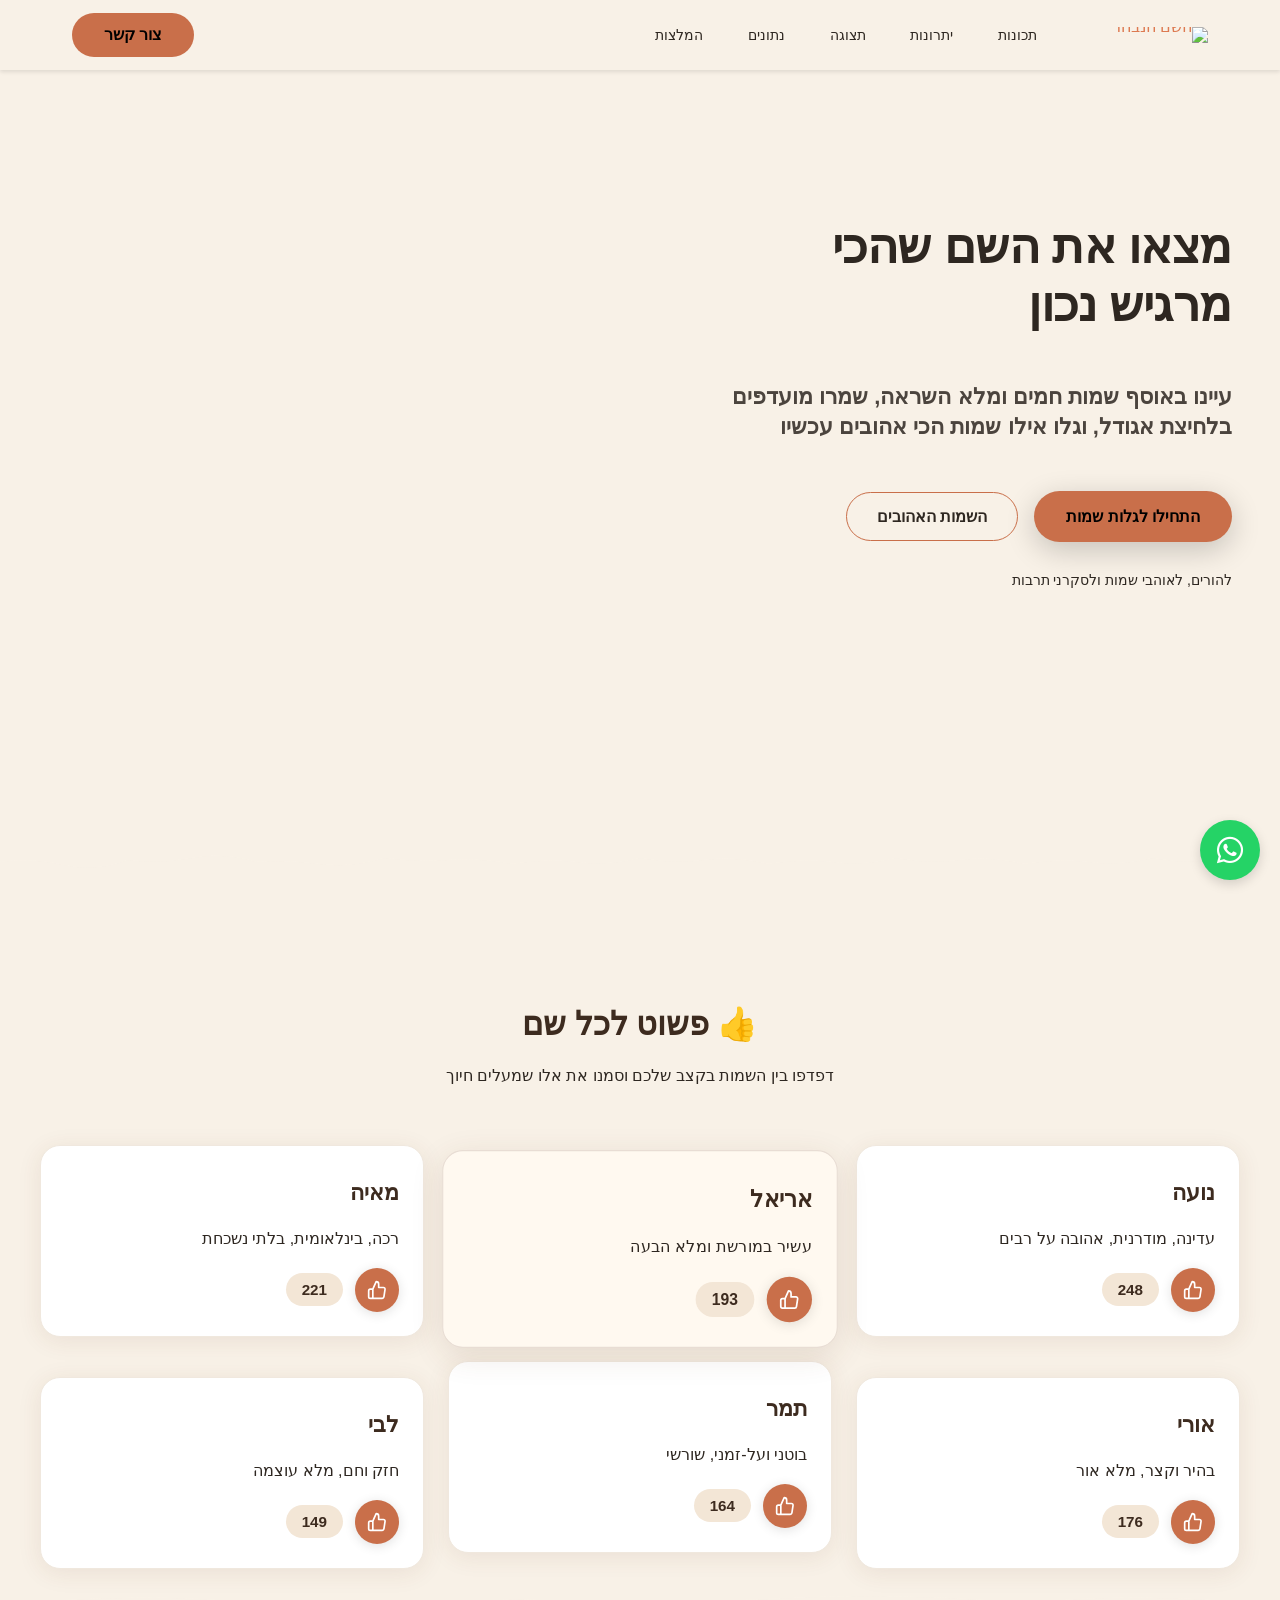
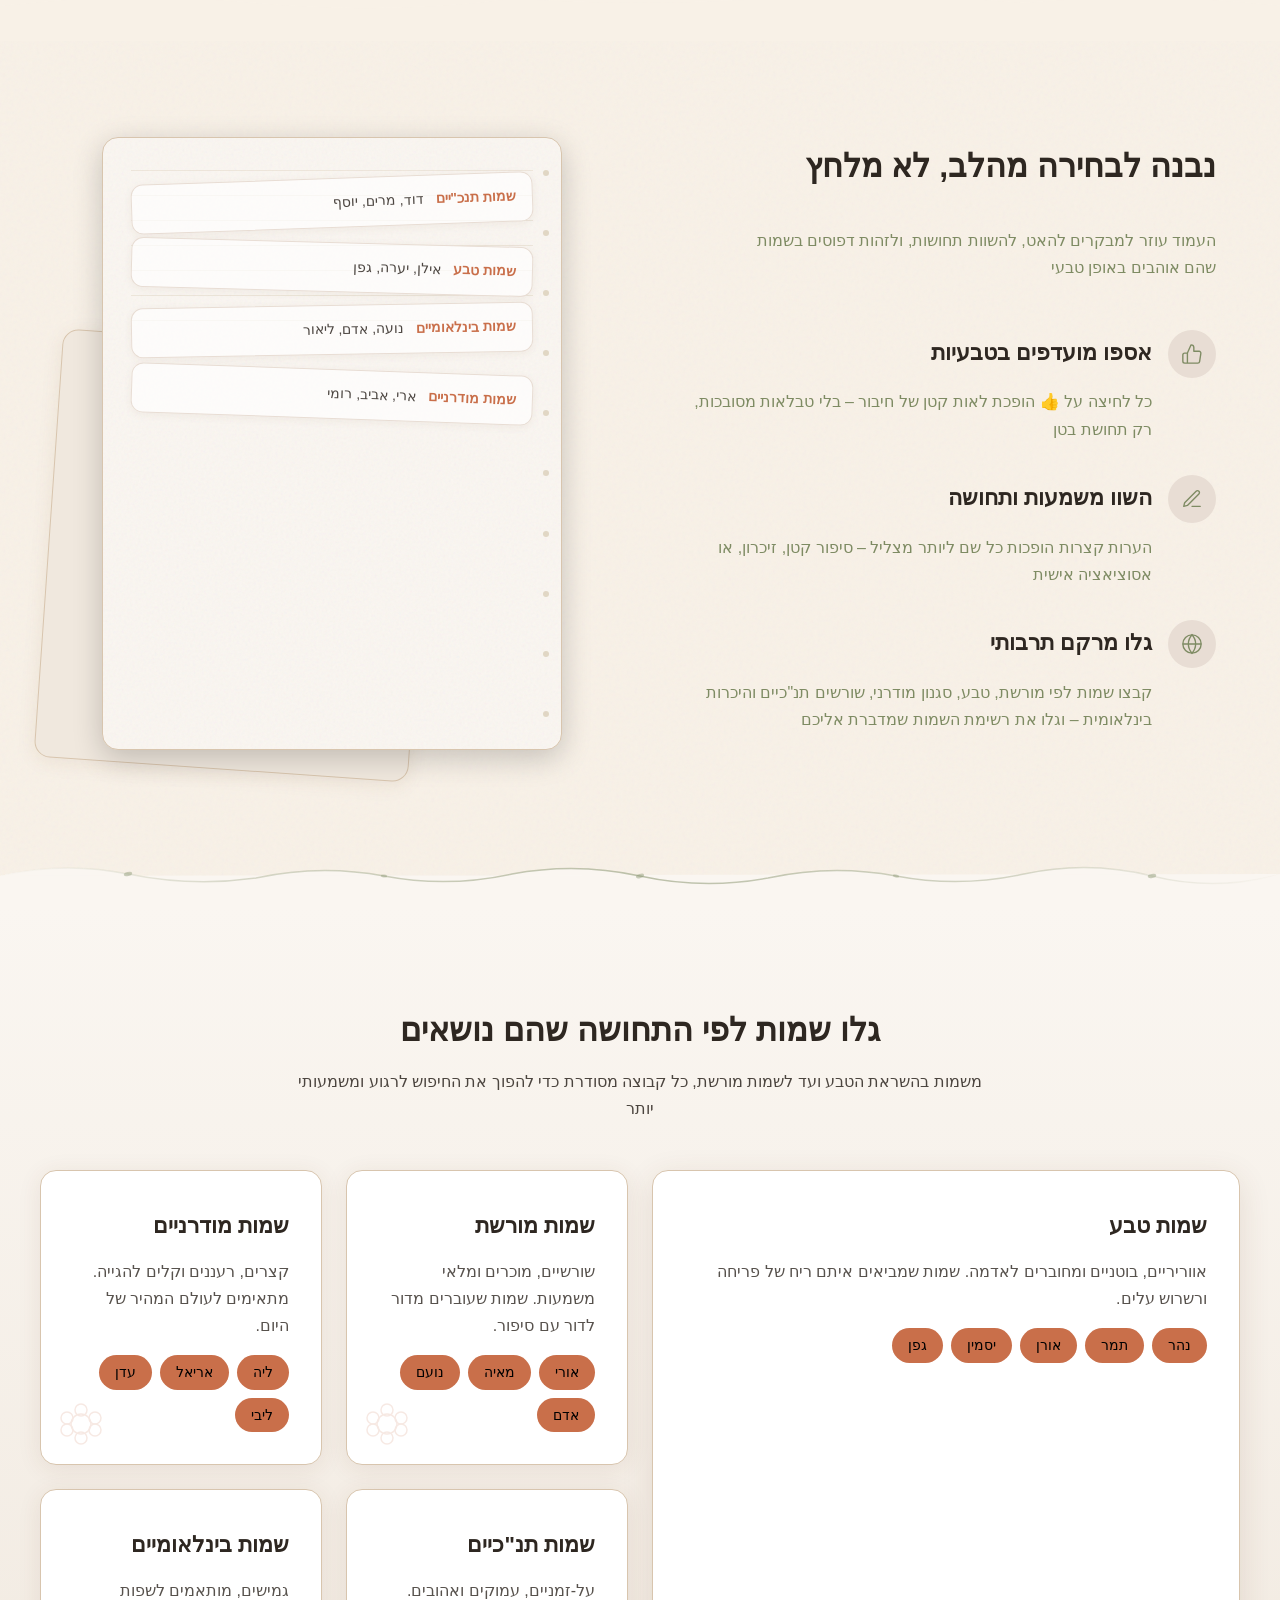
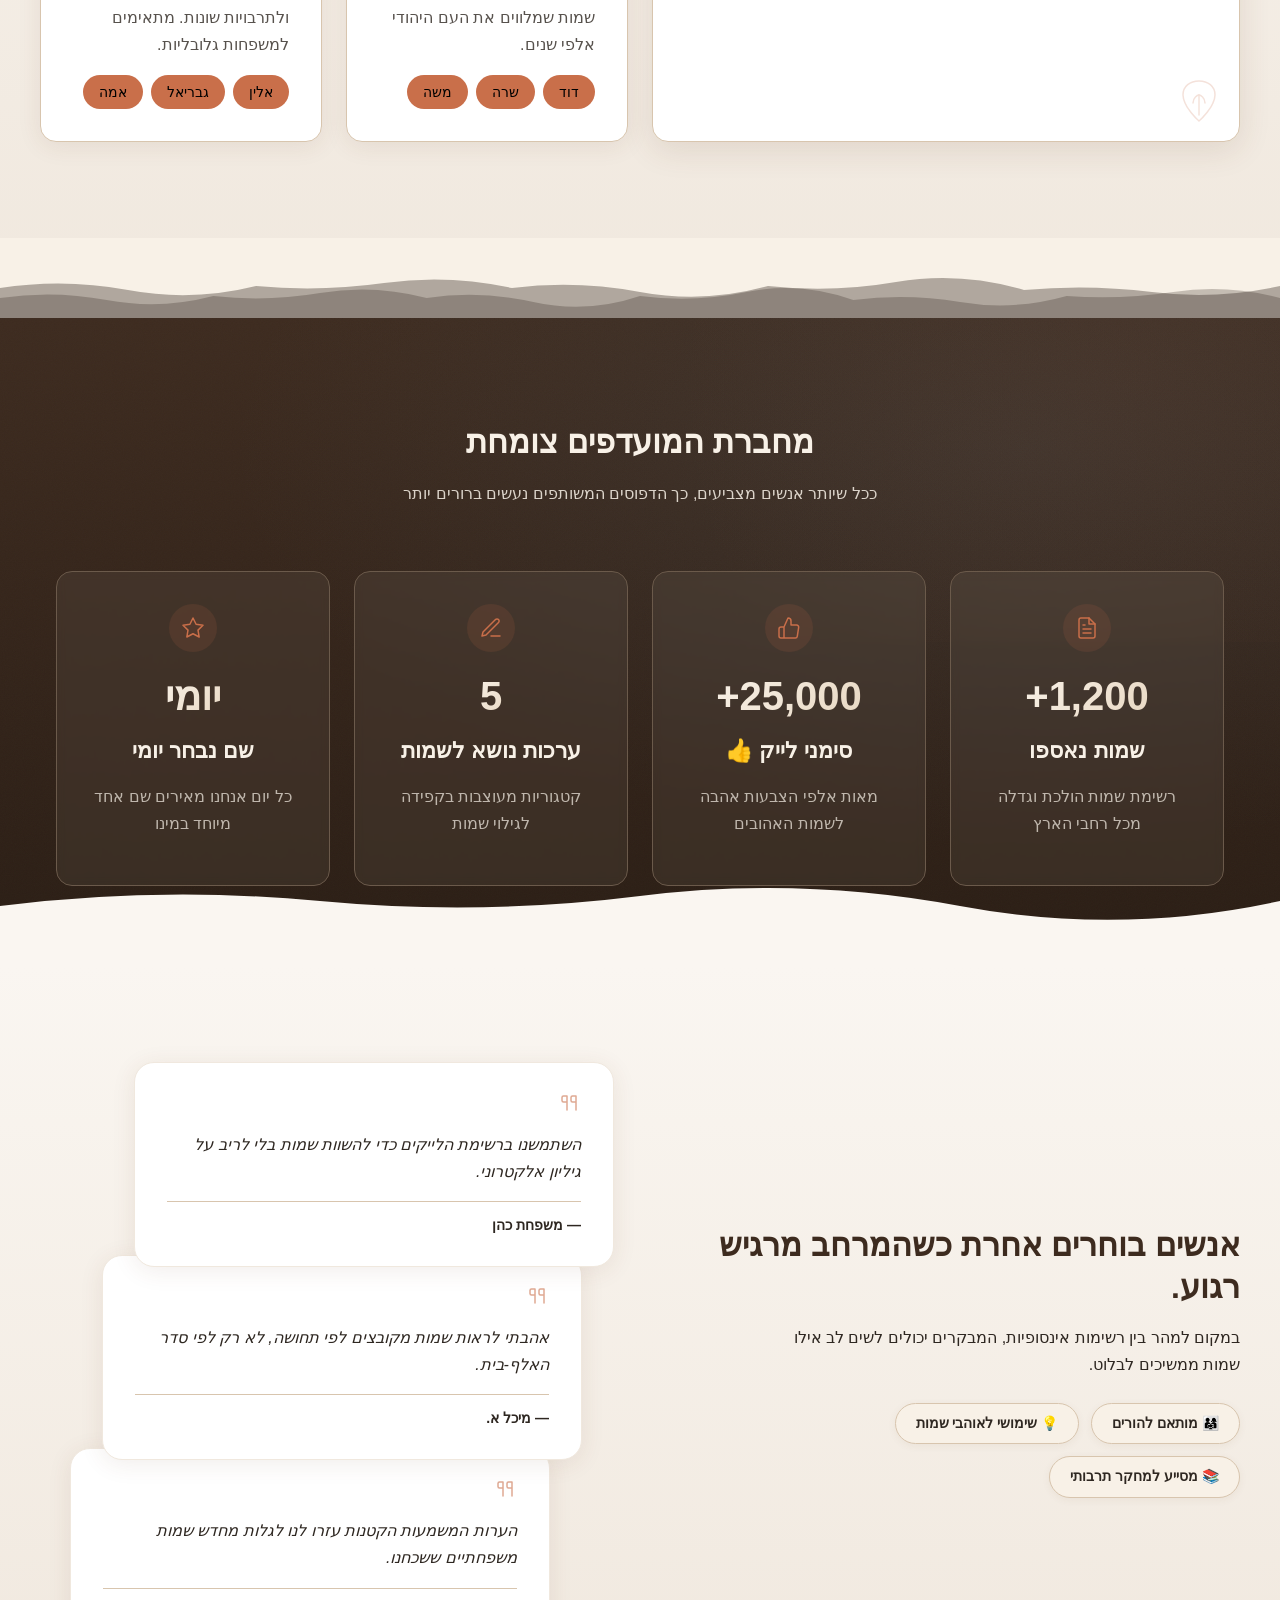
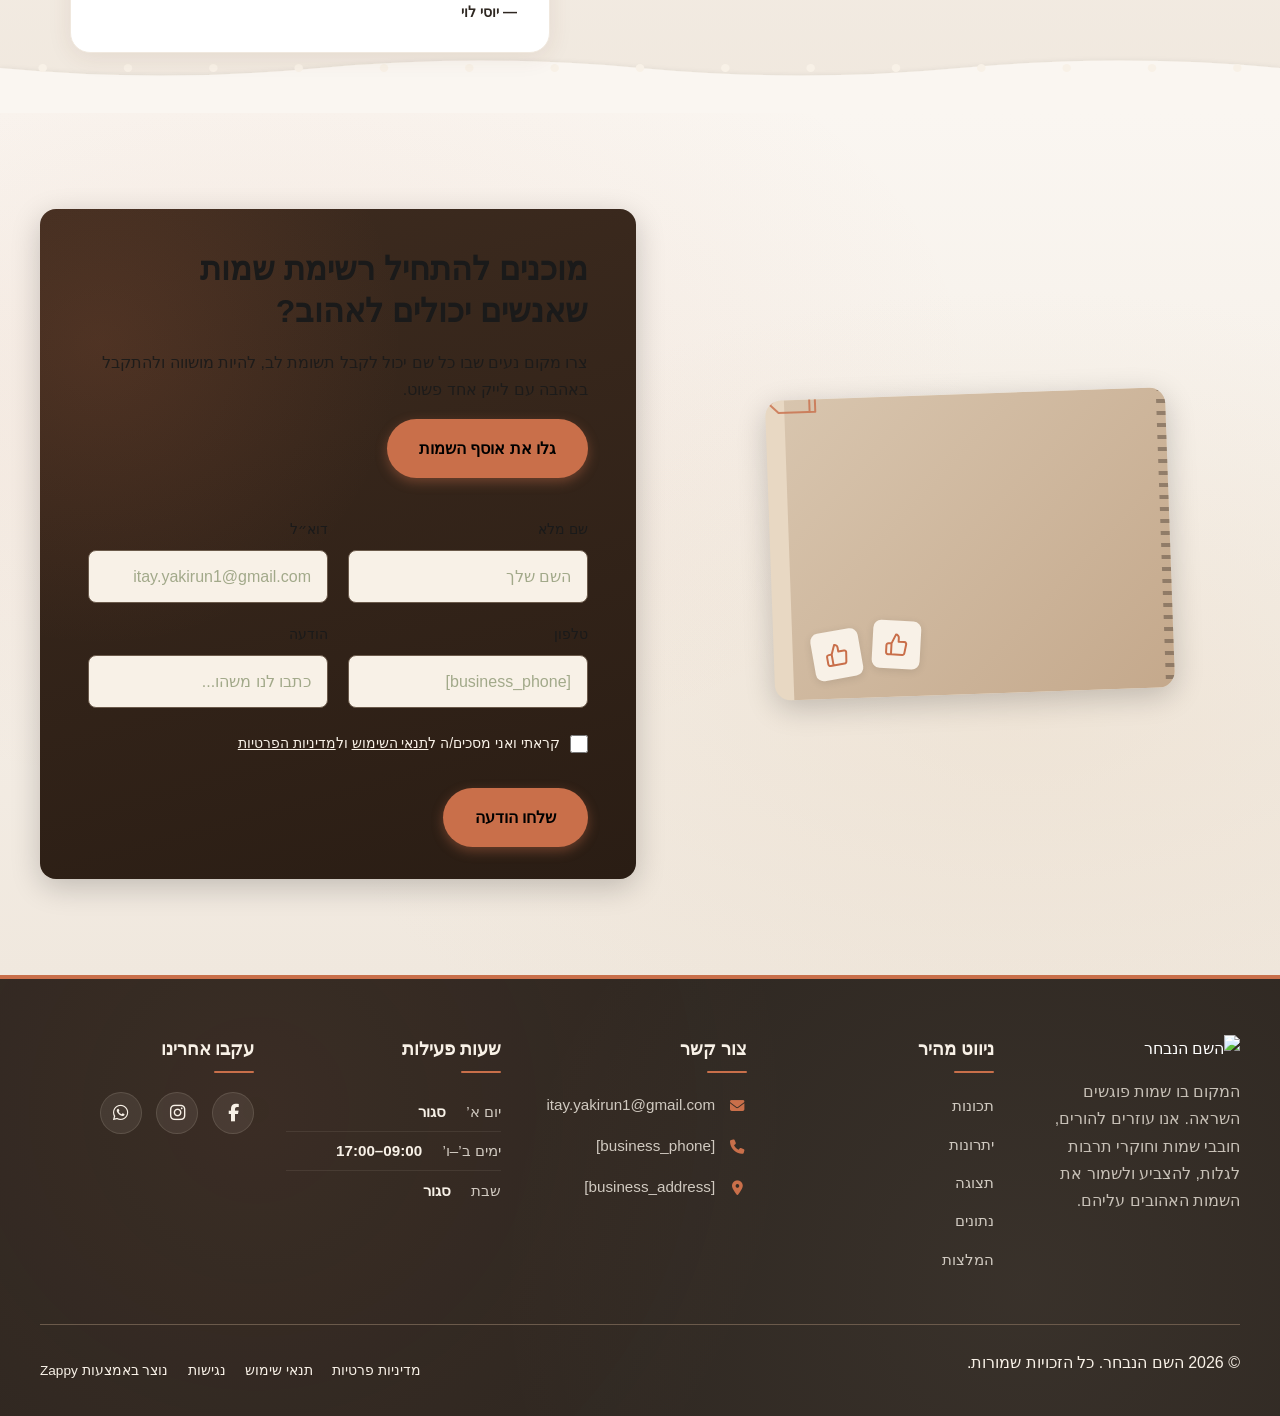
==== commit a7754118: "Background sync: Progressive GitHub Sync" ====
--- a/public/index.html
+++ b/public/index.html
@@ -1 +1 @@
-<!doctype html><html dir="rtl" lang="he"><head><meta charset="UTF-8"><meta content="width=device-width,initial-scale=1" name="viewport"><meta content="index, follow" name="robots"><title>דרגו את השם המושלם עכשיו — השם הנבחר</title><meta content="מחפשים שם ייחודי לתינוק, לדמות או למותג? דפדפו ברשימת השמות שלנו, לחצו על הלב ודרגו את המועדפים שלכם. הצטרפו לקהילת הבוחרים עוד היום!" name="description"><meta content="רשימת שמות, דירוג שמות, בחירת שם לתינוק, drupal multi domain, akamai cname" name="keywords"><link href="/assets/favicon.ico" rel="icon" type="image/x-icon"><link href="/assets/favicon-16x16.png" rel="icon" type="image/png" sizes="16x16"><link href="/assets/favicon-32x32.png" rel="icon" type="image/png" sizes="32x32"><link href="/assets/favicon-48x48.png" rel="icon" type="image/png" sizes="48x48"><link href="/assets/favicon-192x192.png" rel="icon" type="image/png" sizes="192x192"><link href="/assets/favicon-512x512.png" rel="icon" type="image/png" sizes="512x512"><link href="/assets/apple-touch-icon.png" rel="apple-touch-icon"><script>!function(){"use strict";var t="f867d28a-6249-4c13-8892-c7afd6ef95d7",e="https://api.zappy5.com/api/analytics/track",a=18e5,n=2592e6,o=!0,i=!0,r=!0;var s=function(){var e="zappy_visitor_"+t,a=null;try{if(a=localStorage.getItem(e)){var o=JSON.parse(a),i=Date.now();if(i-o.created<n)return o.lastSeen=i,localStorage.setItem(e,JSON.stringify(o)),o.id}}catch(t){console.warn("Zappy Analytics: LocalStorage not available")}var r="zv_"+Date.now()+"_"+Math.random().toString(36).substr(2,9);try{localStorage.setItem(e,JSON.stringify({id:r,created:Date.now(),lastSeen:Date.now()}))}catch(t){}return r}(),c=function(){var e="zappy_session_"+t,n=null;try{if(n=sessionStorage.getItem(e)){var o=JSON.parse(n),i=Date.now();if(i-o.timestamp<a)return o.timestamp=i,sessionStorage.setItem(e,JSON.stringify(o)),o.id}}catch(t){console.warn("Zappy Analytics: SessionStorage not available")}var r="zs_"+Date.now()+"_"+Math.random().toString(36).substr(2,9);try{sessionStorage.setItem(e,JSON.stringify({id:r,timestamp:Date.now()}))}catch(t){}return r}();function l(a,n){n=n||{};var o={website_id:t,event_type:a,page_path:window.location.pathname,referrer:document.referrer||"direct",visitor_id:s,session_id:c,metadata:n};if(navigator.sendBeacon){var i=new Blob([JSON.stringify(o)],{type:"application/json"});navigator.sendBeacon(e,i)}else fetch(e,{method:"POST",headers:{"Content-Type":"application/json"},body:JSON.stringify(o),keepalive:!0}).catch(function(t){console.warn("Zappy Analytics: Failed to track event",t)})}o&&l("pageview",{title:document.title,url:window.location.href}),i&&document.addEventListener("click",function(t){var e=t.target;if("BUTTON"===e.tagName||e.closest("button")){var a="BUTTON"===e.tagName?e:e.closest("button");l("click",{element:"button",text:a.textContent.trim().substring(0,100),id:a.id||null,class:a.className||null})}else if("A"===e.tagName||e.closest("a")){var n="A"===e.tagName?e:e.closest("a");l("navigation",{element:"link",text:n.textContent.trim().substring(0,100),href:n.href,external:n.hostname!==window.location.hostname})}},!0),r&&document.addEventListener("submit",function(t){var e=t.target;l("form_submit",{form_id:e.id||null,form_name:e.name||null,form_action:e.action||null,form_method:e.method||"GET"})},!0);var d=Date.now();window.addEventListener("beforeunload",function(){l("page_unload",{time_on_page:Math.floor((Date.now()-d)/1e3),page_path:window.location.pathname})}),window.zappyAnalytics={track:l,getVisitorId:function(){return s},getSessionId:function(){return c}}}()</script><meta content="דרגו את השם המושלם עכשיו — השם הנבחר" property="og:title"><meta content="מחפשים שם ייחודי לתינוק, לדמות או למותג? דפדפו ברשימת השמות שלנו, לחצו על הלב ודרגו את המועדפים שלכם. הצטרפו לקהילת הבוחרים עוד היום!" property="og:description"><meta content="summary_large_image" name="twitter:card"><meta content="דרגו את השם המושלם עכשיו — השם הנבחר" name="twitter:title"><meta content="מחפשים שם ייחודי לתינוק, לדמות או למותג? דפדפו ברשימת השמות שלנו, לחצו על הלב ודרגו את המועדפים שלכם. הצטרפו לקהילת הבוחרים עוד היום!" name="twitter:description"><meta content="website" property="og:type"><meta content="he_IL" property="og:locale"><link href="https://cdnjs.cloudflare.com/ajax/libs/font-awesome/6.4.0/css/all.min.css" rel="stylesheet"><style>.skip-link{position:absolute;top:0;left:0;transform:translateY(-200%);padding:12px 18px;background:var(--bg-dark,#1a1a1a);color:var(--text-light,#fff);font-weight:600;border-radius:0 0 8px 0;z-index:10000}.skip-link:focus{transform:none;outline:2px solid var(--ring,#fff);outline-offset:2px}:focus-visible{outline:2px solid var(--ring,currentColor);outline-offset:3px}</style><link href="/assets/favicon.ico" rel="icon" type="image/x-icon"><link href="/assets/favicon-16x16.png" rel="icon" type="image/png" sizes="16x16"><link href="/assets/favicon-32x32.png" rel="icon" type="image/png" sizes="32x32"><link href="/assets/favicon-48x48.png" rel="icon" type="image/png" sizes="48x48"><link href="/assets/favicon-192x192.png" rel="icon" type="image/png" sizes="192x192"><link href="/assets/favicon-512x512.png" rel="icon" type="image/png" sizes="512x512"><link href="/assets/apple-touch-icon.png" rel="apple-touch-icon"><link href="https://cdn.jsdelivr.net/npm/vanilla-cookieconsent@3/dist/cookieconsent.css" rel="stylesheet"><script src="https://cdn.jsdelivr.net/npm/vanilla-cookieconsent@3/dist/cookieconsent.umd.js"></script><script src="https://cdn.jsdelivr.net/gh/mickidum/acc_toolbar/acctoolbar/acctoolbar.min.js"></script><link href="/styles.css" rel="stylesheet"><script>window.ZAPPY_WEBSITE_ID="f867d28a-6249-4c13-8892-c7afd6ef95d7",window.ZAPPY_API_BASE="https://api.zappy5.com"</script><style id="zappy-dropdown-submenu-styles">#navMenu li:has(.sub-menu),.nav-menu li:has(.sub-menu),.navbar li:has(.sub-menu),nav li:has(.sub-menu){position:relative}#navMenu .sub-menu,.nav-menu .sub-menu,.navbar .sub-menu,nav .sub-menu{display:block!important;position:absolute!important;top:100%;left:0;min-width:220px;background:#fff;border-radius:8px;box-shadow:0 8px 25px rgba(0,0,0,.15);padding:8px 0;opacity:0;visibility:hidden;transform:translateY(10px);transition:all .3s ease;z-index:1000;list-style:none;pointer-events:none}#navMenu li:hover>.sub-menu,.nav-menu li:hover>.sub-menu,.navbar li:hover>.sub-menu,nav li:hover>.sub-menu{opacity:1!important;visibility:visible!important;transform:translateY(0)!important;pointer-events:auto!important}.sub-menu li{list-style:none;margin:0;padding:0}.sub-menu a{display:block!important;padding:10px 16px!important;color:var(--text-dark,#333)!important;font-weight:500;text-decoration:none;white-space:nowrap;transition:background-color .2s}.sub-menu .zappy-nav-child>a{padding-left:28px!important;font-size:.9em!important;opacity:.85!important}[dir=rtl] .sub-menu .zappy-nav-child>a,html[lang=ar] .sub-menu .zappy-nav-child>a,html[lang=he] .sub-menu .zappy-nav-child>a{padding-left:10px!important;padding-right:28px!important}.sub-menu .zappy-nav-parent>a{font-weight:600!important}.sub-menu a:hover{background-color:#f5f5f5}[dir=rtl] .nav-menu .sub-menu,[dir=rtl] .navbar .sub-menu,[dir=rtl] nav .sub-menu,html[lang=ar] .nav-menu .sub-menu,html[lang=ar] .navbar .sub-menu,html[lang=ar] nav .sub-menu,html[lang=he] .nav-menu .sub-menu,html[lang=he] .navbar .sub-menu,html[lang=he] nav .sub-menu{left:auto!important;right:0!important}.sub-menu:empty,.sub-menu:not(:has(li)):not(:has(> a)),.sub-menu:not(:has(li:not(.zappy-hidden-menu-item))):not(:has(> a)){display:none!important;opacity:0!important;visibility:hidden!important;pointer-events:none!important}li:has(.menu-group-title):hover>.sub-menu{opacity:1!important;visibility:visible!important;transform:translateY(0)!important;pointer-events:auto!important}#navMenu>li>.menu-group-title,.nav-menu>li>.menu-group-title{display:inline-block;padding:.5rem 1rem;cursor:default;user-select:none}@media (max-width:768px){#navMenu .sub-menu,.nav-menu .sub-menu,.navbar .sub-menu,nav .sub-menu{position:static!important;transform:none!important;box-shadow:none!important;background:0 0!important;max-height:0;overflow:hidden;opacity:0;visibility:hidden;transition:max-height .3s ease,opacity .3s ease;padding:0!important;border-radius:0!important}#navMenu .sub-menu.mobile-expanded,.nav-menu .sub-menu.mobile-expanded,.navbar .sub-menu.mobile-expanded{max-height:none!important;overflow-y:visible!important;opacity:1!important;visibility:visible!important;padding:8px 0 8px 16px!important}[dir=rtl] .sub-menu.mobile-expanded,html[lang=he] .sub-menu.mobile-expanded{padding:8px 16px 8px 0!important}#navMenu li:hover>.sub-menu,.nav-menu li:hover>.sub-menu,.navbar li:hover>.sub-menu,nav li:hover>.sub-menu{opacity:0;visibility:hidden;pointer-events:none}#navMenu li>.sub-menu.mobile-expanded,.nav-menu li>.sub-menu.mobile-expanded,.navbar li>.sub-menu.mobile-expanded,nav li>.sub-menu.mobile-expanded{opacity:1!important;visibility:visible!important;pointer-events:auto!important}#navMenu li:has(.sub-menu),.nav-menu li:has(.sub-menu),.navbar li:has(.sub-menu),nav li:has(.sub-menu){display:flex!important;flex-wrap:wrap!important;align-items:center!important;position:relative!important;min-height:44px!important}#navMenu li:has(.sub-menu)>a,.nav-menu li:has(.sub-menu)>a,.navbar li:has(.sub-menu)>a,nav li:has(.sub-menu)>a{flex:1!important;min-width:0!important}#navMenu li:has(.sub-menu)>.menu-group-title,.nav-menu li:has(.sub-menu)>.menu-group-title,.navbar li:has(.sub-menu)>.menu-group-title,nav li:has(.sub-menu)>.menu-group-title{flex:1!important;min-width:0!important;padding:0!important;line-height:inherit!important}#navMenu li:has(.sub-menu)>.sub-menu,.nav-menu li:has(.sub-menu)>.sub-menu,.navbar li:has(.sub-menu)>.sub-menu,nav li:has(.sub-menu)>.sub-menu{flex-basis:100%!important;width:100%!important}#navMenu li:has(.sub-menu)>a [class*=arrow],#navMenu li:has(.sub-menu)>a [class*=chevron],.nav-menu li:has(.sub-menu)>a .fa-angle-down,.nav-menu li:has(.sub-menu)>a .fa-chevron-down,.nav-menu li:has(.sub-menu)>a [class*=arrow],.nav-menu li:has(.sub-menu)>a [class*=chevron],nav li:has(.sub-menu)>a [class*=arrow],nav li:has(.sub-menu)>a [class*=chevron]{display:none!important;visibility:hidden!important}.mobile-submenu-toggle{display:flex!important;align-items:center!important;justify-content:center!important;width:44px!important;height:auto!important;background:0 0!important;border:none!important;cursor:pointer!important;color:var(--text-dark)!important;position:static!important;flex-shrink:0!important;align-self:stretch!important;z-index:2!important;padding:0!important;margin:0!important}.mobile-submenu-toggle::after{content:''!important;width:0!important;height:0!important;border-left:6px solid transparent!important;border-right:6px solid transparent!important;border-top:7px solid currentColor!important;transition:transform .3s ease!important}.mobile-submenu-toggle.expanded::after{transform:rotate(180deg)!important}.sub-menu a{padding:10px 0!important;display:block!important;color:var(--text-dark)!important;white-space:normal!important}.sub-menu .zappy-nav-child>a{padding-left:28px!important;font-size:.9em!important;opacity:.85!important}[dir=rtl] .sub-menu .zappy-nav-child>a,html[lang=ar] .sub-menu .zappy-nav-child>a,html[lang=he] .sub-menu .zappy-nav-child>a{padding-left:0!important;padding-right:28px!important}.sub-menu .zappy-nav-parent>a{font-weight:600!important}#navMenu.active,.nav-menu.active{max-width:100vw!important;overflow-x:hidden!important;box-sizing:border-box!important}.navbar .sub-menu li a,.zappy-products-dropdown .sub-menu a,nav.navbar .sub-menu li a{color:var(--text-dark)!important}}@media (min-width:769px){.mobile-submenu-toggle{display:none!important}}</style><style id="zappy-widget-visibility">html[dir=rtl] .whatsapp-float{right:20px!important;left:auto!important}html:not([dir]) .whatsapp-float,html[dir=ltr] .whatsapp-float{left:20px!important;right:auto!important}html[dir=rtl] #mic-access-tool-general-button,html[dir=rtl] #mic-init-access-tool #mic-access-tool-general-button,html[dir=rtl] #mic-init-access-tool .mic-access-tool-general-button,html[dir=rtl] ._access-icon,html[dir=rtl] .mic-access-tool-general-button{left:20px!important;right:auto!important}html:not([dir]) #mic-access-tool-general-button,html:not([dir]) #mic-init-access-tool #mic-access-tool-general-button,html:not([dir]) #mic-init-access-tool .mic-access-tool-general-button,html:not([dir]) ._access-icon,html:not([dir]) .mic-access-tool-general-button,html[dir=ltr] #mic-access-tool-general-button,html[dir=ltr] #mic-init-access-tool #mic-access-tool-general-button,html[dir=ltr] #mic-init-access-tool .mic-access-tool-general-button,html[dir=ltr] ._access-icon,html[dir=ltr] .mic-access-tool-general-button{right:20px!important;left:auto!important}@media (max-width:768px){.whatsapp-float{display:flex!important}}@media (min-width:769px){.whatsapp-float{display:flex!important}}@media (max-width:768px){#mic-access-tool-general-button,#mic-init-access-tool #mic-access-tool-general-button,#mic-init-access-tool .mic-access-tool-general-button,._access-icon,.mic-access-tool-general-button{display:flex!important;visibility:visible!important;opacity:1!important;pointer-events:auto!important}#mic-access-tool-box.opened-mic-access-tool,#mic-init-access-tool #mic-access-tool-box.opened-mic-access-tool,.mic-access-tool-box.opened-mic-access-tool{visibility:visible!important;opacity:1!important;pointer-events:auto!important}}@media (min-width:769px){#mic-access-tool-general-button,#mic-init-access-tool #mic-access-tool-general-button,#mic-init-access-tool .mic-access-tool-general-button,._access-icon,.mic-access-tool-general-button{display:flex!important;visibility:visible!important;opacity:1!important;pointer-events:auto!important}#mic-access-tool-box.opened-mic-access-tool,#mic-init-access-tool #mic-access-tool-box.opened-mic-access-tool,.mic-access-tool-box.opened-mic-access-tool{visibility:visible!important;opacity:1!important;pointer-events:auto!important}}</style></head><body><a href="#main" class="skip-link">דלג לתוכן הראשי</a><nav class="navbar" dir="rtl"><button class="mobile-toggle" aria-label="Menu" id="mobileToggle"><svg viewBox="0 0 24 24" fill="none" height="24" width="24" class="hamburger-icon"><path d="M3 12h18M3 6h18M3 18h18" stroke="currentColor" stroke-width="2" stroke-linecap="round"/></svg> <svg viewBox="0 0 24 24" fill="none" height="24" width="24" class="close-icon" style="display:none"><path d="M18 6L6 18M6 6l12 12" stroke="currentColor" stroke-width="2" stroke-linecap="round"/></svg></button> <button class="phone-header-btn" aria-label="Call" data-phone="[business_phone]"><svg viewBox="0 0 24 24" fill="currentColor" height="20" width="20"><path d="M22 16.92v3a2 2 0 0 1-2.18 2 19.79 19.79 0 0 1-8.63-3.07 19.5 19.5 0 0 1-6-6 19.79 19.79 0 0 1-3.07-8.67A2 2 0 0 1 4.11 2h3a2 2 0 0 1 2 1.72 12.84 12.84 0 0 0 .7 2.81 2 2 0 0 1-.45 2.11L8.09 9.91a16 16 0 0 0 6 6l1.27-1.27a2 2 0 0 1 2.11-.45 12.84 12.84 0 0 0 2.81.7A2 2 0 0 1 22 16.92z"/></svg></button><div class="nav-container"><div class="nav-right-group"><div class="nav-brand"><a href="/" class="logo-link"><img alt="השם הנבחר" class="logo" src="/assets/site-----image-1.webp"></a></div><ul class="nav-menu" id="navMenu"><li><a href="#features">תכונות</a></li><li><a href="#benefits">יתרונות</a></li><li><a href="#showcase">תצוגה</a></li><li><a href="#stats">נתונים</a></li><li><a href="#testimonials">המלצות</a></li><li class="mobile-contact-link nav-cta-mobile-item"><a href="#cta" class="nav-cta-btn">צור קשר</a></li></ul></div><div class="nav-cta-container"><a href="#cta" class="nav-cta-btn">צור קשר</a></div></div></nav><script>window.addEventListener("load",function(){const e=document.querySelector(".navbar, nav, header");if(!e)return void console.log("[Navbar] Navbar element not found");let t=document.getElementById("mobileToggle")||document.querySelector(".mobile-toggle")||document.querySelector(".hamburger")||document.querySelector(".hamburger-menu")||document.querySelector(".menu-toggle")||document.querySelector(".burger-menu")||document.querySelector('[aria-label="Menu"]')||document.querySelector('[aria-label="תפריט"]');const o=document.querySelector(".phone-header-btn"),n=window.getComputedStyle(e);let r=n.backgroundColor;if(console.log("[Navbar] Initial navbar background:",r),"transparent"===r||"rgba(0, 0, 0, 0)"===r||r.startsWith("rgba")&&r.includes(", 0)")){const e=n.backgroundImage;if(e&&"none"!==e)console.log("[Navbar] Navbar has background image/gradient, using dark text"),r="rgb(240, 240, 240)";else{const e=window.getComputedStyle(document.body).backgroundColor;console.log("[Navbar] Navbar transparent, using body background:",e),r=e}}const a=r.match(/\d+/g);if(a&&a.length>=3){const e=(.299*parseInt(a[0])+.587*parseInt(a[1])+.114*parseInt(a[2]))/255;console.log("[Navbar] Mobile button colors preserved from Claude CSS (luminance:",e.toFixed(2)+")");const n=document.createElement("style");n.id="zappy-mobile-nav-fix";document.documentElement.lang;document.documentElement.dir,n.textContent='\n        /* Hide mobile buttons on desktop, show only on mobile */\n        @media (min-width: 769px) {\n          .mobile-toggle,\n          .phone-header-btn {\n            display: none !important;\n          }\n        }\n        \n        /* Show and position mobile buttons correctly on mobile */\n        @media (max-width: 768px) {\n          .navbar,\n          nav.navbar {\n            min-height: 70px !important;\n          }\n\n          .mobile-toggle,\n          .phone-header-btn {\n            position: absolute !important;\n            top: 0 !important;\n            bottom: 0 !important;\n            margin-top: auto !important;\n            margin-bottom: auto !important;\n            transform: none !important;\n            z-index: 1001 !important;\n            display: flex !important;\n            align-items: center !important;\n            justify-content: center !important;\n            width: 36px !important;\n            height: 36px !important;\n            border-radius: 50% !important;\n            border: none !important;\n            cursor: pointer !important;\n            padding: 6px !important;\n            background: none !important;\n            color: var(--nav-text, var(--text-dark)) !important;\n            touch-action: manipulation !important;\n            -webkit-tap-highlight-color: transparent !important;\n          }\n\n          html[data-zappy-site-type="ecommerce"] .phone-header-btn,\n          body[data-zappy-site-type="ecommerce"] .phone-header-btn,\n          html[data-zappy-site-type="ecommerce"] header .phone-header-btn,\n          html[data-zappy-site-type="ecommerce"] nav .phone-header-btn {\n            display: none !important;\n            visibility: hidden !important;\n            width: 0 !important;\n            height: 0 !important;\n            min-width: 0 !important;\n            overflow: hidden !important;\n          }\n          \n          /* LTR positioning (default): hamburger LEFT, phone RIGHT */\n          html:not([dir="rtl"]):not([lang="he"]):not([lang="ar"]) .mobile-toggle,\n          html[dir="ltr"] .mobile-toggle {\n            left: 12px !important;\n            right: auto !important;\n          }\n          html:not([dir="rtl"]):not([lang="he"]):not([lang="ar"]) .phone-header-btn,\n          html[dir="ltr"] .phone-header-btn {\n            right: 12px !important;\n            left: auto !important;\n          }\n          \n          /* RTL positioning: hamburger RIGHT, phone LEFT */\n          html[dir="rtl"] .mobile-toggle,\n          html[lang="he"] .mobile-toggle,\n          html[lang="ar"] .mobile-toggle {\n            right: 12px !important;\n            left: auto !important;\n          }\n          html[dir="rtl"] .phone-header-btn,\n          html[lang="he"] .phone-header-btn,\n          html[lang="ar"] .phone-header-btn {\n            left: 12px !important;\n            right: auto !important;\n          }\n          \n          /* CRITICAL: Ensure nav-container has min-height on mobile */\n          /* All children are positioned absolutely/fixed on mobile, so height:auto collapses to 0 */\n          .nav-container {\n            min-height: 70px !important;\n            position: relative !important;\n          }\n          \n          /* Ensure SVG icons are properly sized and inherit color */\n          .mobile-toggle svg,\n          .phone-header-btn svg {\n            width: 24px !important;\n            height: 24px !important;\n            /* Don\'t force display - let JavaScript control hamburger/close toggle */\n          }\n          \n          /* Reset nav-cta-container on mobile - remove desktop box-shadow/padding */\n          /* that creates a visible ghost box when CTA button is hidden */\n          .nav-cta-container {\n            box-shadow: none !important;\n            padding: 0 !important;\n          }\n          \n          /* Hide nav-cta-container entirely on mobile when there\'s no lang-switcher */\n          /* (only the CTA button is inside, and it\'s hidden on mobile) */\n          .nav-cta-container:not(:has(.lang-switcher)) {\n            display: none !important;\n          }\n          \n          /* CRITICAL: Prevent hero image fade gradient from bleeding over headline text */\n          /* The .image-fade-gradient has bottom: -30px (extends below parent) */\n          /* On mobile stacked layout, this overlaps the h1 text below the image */\n          .hero-image-column {\n            overflow: hidden !important;\n          }\n          .image-fade-gradient {\n            bottom: 0 !important;\n          }\n          \n          /* Hide desktop language switcher on mobile - hamburger menu handles it */\n          /* High specificity to override stored CSS */\n          .lang-switcher,\n          .nav-cta-container .lang-switcher,\n          .nav-container .lang-switcher,\n          .navbar .lang-switcher,\n          .navbar .nav-cta-container .lang-switcher {\n            display: none !important;\n          }\n        }\n      ';const r=document.getElementById("zappy-mobile-nav-fix");r&&r.remove(),document.head.appendChild(n),console.log("[Navbar] Critical CSS injected for mobile nav positioning");const i=window.innerWidth<=768;if(t){const e=t.querySelector(".hamburger-icon"),o=t.querySelector(".close-icon");e&&(e.style.setProperty("width","24px","important"),e.style.setProperty("height","24px","important"),e.style.setProperty("display","block","important")),o&&(o.style.setProperty("width","24px","important"),o.style.setProperty("height","24px","important"),o.style.setProperty("display","none","important")),i?(t.style.setProperty("position","absolute","important"),t.style.setProperty("top","0","important"),t.style.setProperty("bottom","0","important"),t.style.setProperty("margin-top","auto","important"),t.style.setProperty("margin-bottom","auto","important"),t.style.setProperty("transform","none","important"),t.style.setProperty("z-index","1001","important"),t.style.removeProperty("left"),t.style.removeProperty("right"),console.log("[Navbar] Mobile toggle positioning applied (mobile viewport)")):(t.style.removeProperty("position"),t.style.removeProperty("top"),t.style.removeProperty("transform"),t.style.removeProperty("z-index"),t.style.removeProperty("left"),t.style.removeProperty("right"),console.log("[Navbar] Desktop viewport - cleared mobile toggle inline positioning"))}if(o){const e=o.querySelector("svg");e&&(e.style.width="24px",e.style.height="24px",e.setAttribute("width","24"),e.setAttribute("height","24")),i?(o.style.setProperty("position","absolute","important"),o.style.setProperty("top","0","important"),o.style.setProperty("bottom","0","important"),o.style.setProperty("margin-top","auto","important"),o.style.setProperty("margin-bottom","auto","important"),o.style.setProperty("transform","none","important"),o.style.setProperty("z-index","1001","important"),o.style.removeProperty("left"),o.style.removeProperty("right"),console.log("[Navbar] Phone button positioning applied (mobile viewport)")):(o.style.removeProperty("position"),o.style.removeProperty("top"),o.style.removeProperty("transform"),o.style.removeProperty("z-index"),o.style.removeProperty("left"),o.style.removeProperty("right"),console.log("[Navbar] Desktop viewport - cleared phone button inline positioning"))}}else console.log("[Navbar] Could not parse background color:",r);t=document.getElementById("mobileToggle")||document.querySelector(".mobile-toggle")||document.querySelector(".hamburger")||document.querySelector(".hamburger-menu")||document.querySelector(".menu-toggle")||document.querySelector(".burger-menu")||document.querySelector('[aria-label="Menu"]')||document.querySelector('[aria-label="תפריט"]');const i=document.getElementById("navMenu")||document.querySelector(".nav-menu")||document.querySelector(".nav-links")||document.querySelector("nav ul:not(.submenu)");if(!t||!i)return void console.log("[Navbar] Mobile toggle or menu not found:",{toggle:!!t,menu:!!i});i.id||(i.id="navMenu"),console.log("[Navbar] Initializing mobile menu...");const l=t.cloneNode(!0);t.parentNode.replaceChild(l,t);var s=0;function p(e){var t=Date.now();t-s<300||(s=t,function(e){e.preventDefault(),e.stopPropagation();const t=l.querySelector(".hamburger-icon"),o=l.querySelector(".close-icon");i.classList.contains("active")?(i.classList.remove("active"),t&&t.style.setProperty("display","block","important"),o&&o.style.setProperty("display","none","important"),document.body.style.overflow="",document.body.classList.remove("menu-open"),console.log("[Navbar] Menu closed")):(i.classList.add("active"),t&&t.style.setProperty("display","none","important"),o&&o.style.setProperty("display","block","important"),document.body.style.overflow="hidden",document.body.classList.add("menu-open"),console.log("[Navbar] Menu opened"))}(e))}l.addEventListener("click",p),l.addEventListener("touchend",p),document.addEventListener("keydown",function(e){if(("Escape"===e.key||"Esc"===e.key)&&i.classList.contains("active")){const e=l.querySelector(".hamburger-icon"),t=l.querySelector(".close-icon");i.classList.remove("active"),e&&e.style.setProperty("display","block","important"),t&&t.style.setProperty("display","none","important"),document.body.style.overflow="",document.body.classList.remove("menu-open"),console.log("[Navbar] Menu closed (Escape)")}}),i.querySelectorAll("a").forEach(function(e){e.addEventListener("click",function(){if("#"===this.getAttribute("href"))return;const e=l.querySelector(".hamburger-icon"),t=l.querySelector(".close-icon");i.classList.remove("active"),e&&e.style.setProperty("display","block","important"),t&&t.style.setProperty("display","none","important"),document.body.style.overflow="",document.body.classList.remove("menu-open"),console.log("[Navbar] Menu closed (link clicked)")})});var m=i.querySelectorAll(".dropdown-toggle");m.forEach(function(e){e.addEventListener("click",function(e){e.preventDefault(),e.stopPropagation();var t=this.closest(".nav-dropdown");t&&(t.parentNode.querySelectorAll(".nav-dropdown.open").forEach(function(e){e!==t&&e.classList.remove("open")}),t.classList.toggle("open"),console.log("[Navbar] Dropdown toggled:",t.classList.contains("open")?"open":"closed"))})}),document.addEventListener("click",function(e){e.target.closest(".nav-dropdown")||document.querySelectorAll(".nav-dropdown.open").forEach(function(e){e.classList.remove("open")})}),console.log("[Navbar] Dropdown handlers initialized for "+m.length+" dropdowns"),o&&o.addEventListener("click",function(){const e=document.querySelectorAll('a[href^="tel:"]'),t=e.length>0?e[0].getAttribute("href").replace("tel:",""):"[business_phone]";window.location.href="tel:"+t,console.log("[Navbar] Phone button clicked")}),console.log("[Navbar] Mobile menu initialized successfully")})</script><main id="main"><section class="index-hero-section" data-band-index="0" data-layout-spec="בית-hero" id="hero" data-hero-treatment="fade-bleed" data-hero-type="fullscreen-scrim" style="--hero-fade-color:var(--bg-light)"><img alt="מחברת שמות על שולחן מטבח חמים" class="hero-fade-img" src="/assets/site-index-hero-image-1.webp" data-context="A warm, softly lit kitchen table scene viewed from above. A parent hand rests near an open spiral notebook filled with handwritten Hebrew name ideas. Beside the notebook are a pencil, small botanical sprigs of olive or eucalyptus, and a cup of tea. The composition is weighted to the left side of the frame, leaving the right side calm and blurred for text overlay. Natural window light creates gentle shadows." data-hero-bg="true" data-placeholder="index-hero-image-1" fetchpriority="high" height="400" loading="eager" width="600"><div class="hero-fade-content"><h1 class="display-xl">מצאו את השם שהכי מרגיש נכון</h1><h3 class="hero-subtitle">עיינו באוסף שמות חמים ומלא השראה, שמרו מועדפים בלחיצת אגודל, וגלו אילו שמות הכי אהובים עכשיו</h3><div class="hero-cta-row"><a href="#explore" class="btn-primary btn">התחילו לגלות שמות</a> <a href="#loved" class="btn btn-secondary">השמות האהובים</a></div><p class="hero-trust-line"><small>להורים, לאוהבי שמות ולסקרני תרבות</small></p></div><div class="index-hero-divider-wrapper"><svg viewBox="0 0 1200 80" xmlns="http://www.w3.org/2000/svg" aria-hidden="true" data-no-icon-edit="true" preserveAspectRatio="none"><path d="M0,80 L0,42 Q30,38 60,45 T120,40 Q150,44 180,38 T240,42 Q270,40 300,44 T360,38 Q390,42 420,40 T480,44 Q510,38 540,42 T600,38 Q630,44 660,40 T720,44 Q750,38 780,42 T840,38 Q870,44 900,40 T960,44 Q990,38 1020,42 T1080,38 Q1110,44 1140,40 T1200,42 L1200,80 Z" fill="var(--bg-light)"/></svg></div></section><section class="index-features-section" data-band-index="1" data-layout-spec="בית-features" id="features"><div class="index-features-section__container"><div class="index-features-section__intro"><h2 class="index-features-section__title">👍 פשוט לכל שם</h2><p class="index-features-section__subtitle">דפדפו בין השמות בקצב שלכם וסמנו את אלו שמעלים חיוך</p></div><div class="index-features-section__grid"><article class="index-features-section__card"><div class="index-features-section__card-inner"><h3 class="index-features-section__card-title">נועה</h3><p class="index-features-section__card-meaning">עדינה, מודרנית, אהובה על רבים</p><div class="index-features-section__vote"><button class="index-features-section__vote-btn" aria-label="לייק לנועה"><svg viewBox="0 0 24 24" fill="none" data-element-type="icon" data-icon-type="svg" stroke="currentColor" stroke-linecap="round" stroke-linejoin="round" stroke-width="2" height="20" width="20"><path d="M14 9V5a3 3 0 0 0-3-3l-4 9v11h11.28a2 2 0 0 0 2-1.7l1.38-9a2 2 0 0 0-2-2.3H14zM7 22H4a2 2 0 0 1-2-2v-7a2 2 0 0 1 2-2h3"/></svg></button> <span class="index-features-section__vote-count">248</span></div></div></article><article class="index-features-section__card index-features-section__card--featured"><div class="index-features-section__card-inner"><h3 class="index-features-section__card-title">אריאל</h3><p class="index-features-section__card-meaning">עשיר במורשת ומלא הבעה</p><div class="index-features-section__vote"><button class="index-features-section__vote-btn" aria-label="לייק לאריאל"><svg viewBox="0 0 24 24" fill="none" data-element-type="icon" data-icon-type="svg" stroke="currentColor" stroke-linecap="round" stroke-linejoin="round" stroke-width="2" height="20" width="20"><path d="M14 9V5a3 3 0 0 0-3-3l-4 9v11h11.28a2 2 0 0 0 2-1.7l1.38-9a2 2 0 0 0-2-2.3H14zM7 22H4a2 2 0 0 1-2-2v-7a2 2 0 0 1 2-2h3"/></svg></button> <span class="index-features-section__vote-count">193</span></div></div></article><article class="index-features-section__card"><div class="index-features-section__card-inner"><h3 class="index-features-section__card-title">מאיה</h3><p class="index-features-section__card-meaning">רכה, בינלאומית, בלתי נשכחת</p><div class="index-features-section__vote"><button class="index-features-section__vote-btn" aria-label="לייק למאיה"><svg viewBox="0 0 24 24" fill="none" data-element-type="icon" data-icon-type="svg" stroke="currentColor" stroke-linecap="round" stroke-linejoin="round" stroke-width="2" height="20" width="20"><path d="M14 9V5a3 3 0 0 0-3-3l-4 9v11h11.28a2 2 0 0 0 2-1.7l1.38-9a2 2 0 0 0-2-2.3H14zM7 22H4a2 2 0 0 1-2-2v-7a2 2 0 0 1 2-2h3"/></svg></button> <span class="index-features-section__vote-count">221</span></div></div></article><article class="index-features-section__card"><div class="index-features-section__card-inner"><h3 class="index-features-section__card-title">אורי</h3><p class="index-features-section__card-meaning">בהיר וקצר, מלא אור</p><div class="index-features-section__vote"><button class="index-features-section__vote-btn" aria-label="לייק לאורי"><svg viewBox="0 0 24 24" fill="none" data-element-type="icon" data-icon-type="svg" stroke="currentColor" stroke-linecap="round" stroke-linejoin="round" stroke-width="2" height="20" width="20"><path d="M14 9V5a3 3 0 0 0-3-3l-4 9v11h11.28a2 2 0 0 0 2-1.7l1.38-9a2 2 0 0 0-2-2.3H14zM7 22H4a2 2 0 0 1-2-2v-7a2 2 0 0 1 2-2h3"/></svg></button> <span class="index-features-section__vote-count">176</span></div></div></article><article class="index-features-section__card"><div class="index-features-section__card-inner"><h3 class="index-features-section__card-title">תמר</h3><p class="index-features-section__card-meaning">בוטני ועל-זמני, שורשי</p><div class="index-features-section__vote"><button class="index-features-section__vote-btn" aria-label="לייק לתמר"><svg viewBox="0 0 24 24" fill="none" data-element-type="icon" data-icon-type="svg" stroke="currentColor" stroke-linecap="round" stroke-linejoin="round" stroke-width="2" height="20" width="20"><path d="M14 9V5a3 3 0 0 0-3-3l-4 9v11h11.28a2 2 0 0 0 2-1.7l1.38-9a2 2 0 0 0-2-2.3H14zM7 22H4a2 2 0 0 1-2-2v-7a2 2 0 0 1 2-2h3"/></svg></button> <span class="index-features-section__vote-count">164</span></div></div></article><article class="index-features-section__card"><div class="index-features-section__card-inner"><h3 class="index-features-section__card-title">לבי</h3><p class="index-features-section__card-meaning">חזק וחם, מלא עוצמה</p><div class="index-features-section__vote"><button class="index-features-section__vote-btn" aria-label="לייק ללבי"><svg viewBox="0 0 24 24" fill="none" data-element-type="icon" data-icon-type="svg" stroke="currentColor" stroke-linecap="round" stroke-linejoin="round" stroke-width="2" height="20" width="20"><path d="M14 9V5a3 3 0 0 0-3-3l-4 9v11h11.28a2 2 0 0 0 2-1.7l1.38-9a2 2 0 0 0-2-2.3H14zM7 22H4a2 2 0 0 1-2-2v-7a2 2 0 0 1 2-2h3"/></svg></button> <span class="index-features-section__vote-count">149</span></div></div></article></div></div><div class="index-features-section__divider-wrapper"><svg viewBox="0 0 1200 80" xmlns="http://www.w3.org/2000/svg" aria-hidden="true" data-no-icon-edit="true" preserveAspectRatio="none"><path d="M0,80 L0,45 Q120,30 240,42 T480,38 Q600,45 720,38 T960,42 Q1080,30 1200,45 L1200,80 Z" fill="var(--bg-light)"/></svg></div></section><section class="index-benefits-section" data-band-index="2" data-layout-spec="בית-benefits" id="benefits"><div class="index-benefits-section__container"><div class="index-benefits-section__content"><h2 class="index-benefits-section__heading">נבנה לבחירה מהלב, לא מלחץ</h2><p class="index-benefits-section__subtitle">העמוד עוזר למבקרים להאט, להשוות תחושות, ולזהות דפוסים בשמות שהם אוהבים באופן טבעי</p><div class="index-benefits-section__benefits-list"><div class="index-benefits-section__benefit"><div class="index-benefits-section__benefit-icon"><svg viewBox="0 0 24 24" fill="none" data-element-type="icon" data-icon-type="svg" xmlns="http://www.w3.org/2000/svg"><path d="M14 9V5a3 3 0 0 0-3-3l-4 9v11h11.28a2 2 0 0 0 2-1.7l1.38-9a2 2 0 0 0-2-2.3H14zM7 22H4a2 2 0 0 1-2-2v-7a2 2 0 0 1 2-2h3" stroke="currentColor" stroke-width="1.5" stroke-linecap="round" stroke-linejoin="round"/></svg></div><div class="index-benefits-section__benefit-text"><h3 class="index-benefits-section__benefit-title">אספו מועדפים בטבעיות</h3><p class="index-benefits-section__benefit-desc">כל לחיצה על 👍 הופכת לאות קטן של חיבור – בלי טבלאות מסובכות, רק תחושת בטן</p></div></div><div class="index-benefits-section__benefit"><div class="index-benefits-section__benefit-icon"><svg viewBox="0 0 24 24" fill="none" data-element-type="icon" data-icon-type="svg" xmlns="http://www.w3.org/2000/svg"><path d="M12 20h9M16.5 3.5a2.121 2.121 0 0 1 3 3L7 19l-4 1 1-4L16.5 3.5z" stroke="currentColor" stroke-width="1.5" stroke-linecap="round" stroke-linejoin="round"/></svg></div><div class="index-benefits-section__benefit-text"><h3 class="index-benefits-section__benefit-title">השוו משמעות ותחושה</h3><p class="index-benefits-section__benefit-desc">הערות קצרות הופכות כל שם ליותר מצליל – סיפור קטן, זיכרון, או אסוציאציה אישית</p></div></div><div class="index-benefits-section__benefit"><div class="index-benefits-section__benefit-icon"><svg viewBox="0 0 24 24" fill="none" data-element-type="icon" data-icon-type="svg" xmlns="http://www.w3.org/2000/svg"><circle cx="12" cy="12" r="10" stroke="currentColor" stroke-width="1.5"/><path d="M2 12h20M12 2a15.3 15.3 0 0 1 4 10 15.3 15.3 0 0 1-4 10 15.3 15.3 0 0 1-4-10 15.3 15.3 0 0 1 4-10z" stroke="currentColor" stroke-width="1.5"/></svg></div><div class="index-benefits-section__benefit-text"><h3 class="index-benefits-section__benefit-title">גלו מרקם תרבותי</h3><p class="index-benefits-section__benefit-desc">קבצו שמות לפי מורשת, טבע, סגנון מודרני, שורשים תנ"כיים והיכרות בינלאומית – וגלו את רשימת השמות שמדברת אליכם</p></div></div></div></div><div class="index-benefits-section__notebook"><div class="index-benefits-section__notebook-paper"><div class="index-benefits-section__paper-grain"></div><div class="index-benefits-section__notebook-lines"><span class="index-benefits-section__line"></span> <span class="index-benefits-section__line"></span> <span class="index-benefits-section__line"></span> <span class="index-benefits-section__line"></span> <span class="index-benefits-section__line"></span> <span class="index-benefits-section__line"></span> <span class="index-benefits-section__line"></span></div><div class="index-benefits-section__name-blocks"><div class="index-benefits-section__name-block" style="--block-rotate:-2deg"><span class="index-benefits-section__name-tag">שמות תנכ"יים</span> <span class="index-benefits-section__name-example">דוד, מרים, יוסף</span></div><div class="index-benefits-section__name-block" style="--block-rotate:1.5deg"><span class="index-benefits-section__name-tag">שמות טבע</span> <span class="index-benefits-section__name-example">אילן, יערה, גפן</span></div><div class="index-benefits-section__name-block" style="--block-rotate:-1deg"><span class="index-benefits-section__name-tag">שמות בינלאומיים</span> <span class="index-benefits-section__name-example">נועה, אדם, ליאור</span></div><div class="index-benefits-section__name-block" style="--block-rotate:2deg"><span class="index-benefits-section__name-tag">שמות מודרניים</span> <span class="index-benefits-section__name-example">ארי, אביב, רומי</span></div></div><div class="index-benefits-section__spiral-holes"><span></span><span></span><span></span><span></span><span></span> <span></span><span></span><span></span><span></span><span></span></div></div><div class="index-benefits-section__paper-backplate"></div></div></div><div class="index-benefits-section__divider-wrapper"><svg viewBox="0 0 1200 60" xmlns="http://www.w3.org/2000/svg" aria-hidden="true" data-no-icon-edit="true" preserveAspectRatio="none"><defs><linearGradient id="vine-fade" x1="0%" x2="100%" y1="0%" y2="0%"><stop offset="0%" stop-color="#7E8B63" stop-opacity="0"/><stop offset="20%" stop-color="#7E8B63" stop-opacity="0.3"/><stop offset="50%" stop-color="#7E8B63" stop-opacity="0.5"/><stop offset="80%" stop-color="#7E8B63" stop-opacity="0.3"/><stop offset="100%" stop-color="#7E8B63" stop-opacity="0"/></linearGradient></defs><path d="M0,30 Q60,15 120,28 T240,32 Q300,18 360,30 T480,28 Q540,16 600,30 T720,32 Q780,18 840,30 T960,28 Q1020,14 1080,30 T1200,28 L1200,60 L0,60 Z" fill="#FAF6F1"/><path d="M0,30 Q60,15 120,28 T240,32 Q300,18 360,30 T480,28 Q540,16 600,30 T720,32 Q780,18 840,30 T960,28 Q1020,14 1080,30 T1200,28" stroke="url(#vine-fade)" stroke-width="1.5" stroke-linecap="round" fill="#FAF6F1"/><ellipse cx="120" cy="28" fill="#7E8B63" opacity="0.4" rx="4" ry="2" transform="rotate(-15 120 28)"/><ellipse cx="360" cy="30" fill="#7E8B63" opacity="0.35" rx="3" ry="1.5" transform="rotate(10 360 30)"/><ellipse cx="600" cy="30" fill="#7E8B63" opacity="0.4" rx="4" ry="2" transform="rotate(-20 600 30)"/><ellipse cx="840" cy="30" fill="#7E8B63" opacity="0.35" rx="3" ry="1.5" transform="rotate(15 840 30)"/><ellipse cx="1080" cy="30" fill="#7E8B63" opacity="0.4" rx="4" ry="2" transform="rotate(-10 1080 30)"/></svg></div></section><section class="index-showcase-section" data-band-index="3" data-layout-spec="בית-showcase" id="showcase"><div class="index-showcase-section__container"><div class="index-showcase-section__header"><h2 class="index-showcase-section__title">גלו שמות לפי התחושה שהם נושאים</h2><p class="index-showcase-section__subtitle">משמות בהשראת הטבע ועד לשמות מורשת, כל קבוצה מסודרת כדי להפוך את החיפוש לרגוע ומשמעותי יותר</p></div><div class="index-showcase-section__grid"><article class="index-showcase-section__card index-showcase-section__card--large"><div class="index-showcase-section__card-content"><h3 class="index-showcase-section__card-title">שמות טבע</h3><p class="index-showcase-section__card-desc">אווריריים, בוטניים ומחוברים לאדמה. שמות שמביאים איתם ריח של פריחה ורשרוש עלים.</p><div class="index-showcase-section__chips"><span class="index-showcase-section__chip">נהר</span> <span class="index-showcase-section__chip">תמר</span> <span class="index-showcase-section__chip">אורן</span> <span class="index-showcase-section__chip">יסמין</span> <span class="index-showcase-section__chip">גפן</span></div></div><div class="index-showcase-section__decoration index-showcase-section__decoration--leaf" aria-hidden="true"><svg viewBox="0 0 48 48" fill="none" data-element-type="icon" data-icon-type="svg" xmlns="http://www.w3.org/2000/svg"><path d="M24 44C24 44 8 30 8 18C8 9.16 15.16 4 24 4C32.84 4 40 9.16 40 18C40 30 24 44 24 44Z" stroke="currentColor" stroke-width="1.5" fill="none"/><path d="M24 18L24 38" stroke="currentColor" stroke-width="1.5" stroke-linecap="round"/><path d="M18 26C18 20.48 22.48 18 24 18" stroke="currentColor" stroke-width="1.5" stroke-linecap="round"/><path d="M30 26C30 20.48 25.52 18 24 18" stroke="currentColor" stroke-width="1.5" stroke-linecap="round"/></svg></div></article><article class="index-showcase-section__card index-showcase-section__card--medium"><div class="index-showcase-section__card-content"><h3 class="index-showcase-section__card-title">שמות מורשת</h3><p class="index-showcase-section__card-desc">שורשיים, מוכרים ומלאי משמעות. שמות שעוברים מדור לדור עם סיפור.</p><div class="index-showcase-section__chips"><span class="index-showcase-section__chip">אורי</span> <span class="index-showcase-section__chip">מאיה</span> <span class="index-showcase-section__chip">נועם</span> <span class="index-showcase-section__chip">אדם</span></div></div><div class="index-showcase-section__decoration index-showcase-section__decoration--floral" aria-hidden="true"><svg viewBox="0 0 64 64" fill="none" data-element-type="icon" data-icon-type="svg" xmlns="http://www.w3.org/2000/svg"><circle cx="32" cy="32" r="10" stroke="currentColor" stroke-width="1.5" fill="none"/><circle cx="32" cy="18" r="6" stroke="currentColor" stroke-width="1.5" fill="none"/><circle cx="46" cy="26" r="6" stroke="currentColor" stroke-width="1.5" fill="none"/><circle cx="46" cy="38" r="6" stroke="currentColor" stroke-width="1.5" fill="none"/><circle cx="32" cy="46" r="6" stroke="currentColor" stroke-width="1.5" fill="none"/><circle cx="18" cy="38" r="6" stroke="currentColor" stroke-width="1.5" fill="none"/><circle cx="18" cy="26" r="6" stroke="currentColor" stroke-width="1.5" fill="none"/></svg></div></article><article class="index-showcase-section__card index-showcase-section__card--medium"><div class="index-showcase-section__card-content"><h3 class="index-showcase-section__card-title">שמות מודרניים</h3><p class="index-showcase-section__card-desc">קצרים, רעננים וקלים להגייה. מתאימים לעולם המהיר של היום.</p><div class="index-showcase-section__chips"><span class="index-showcase-section__chip">ליה</span> <span class="index-showcase-section__chip">אריאל</span> <span class="index-showcase-section__chip">עדן</span> <span class="index-showcase-section__chip">ליבי</span></div></div><div class="index-showcase-section__decoration index-showcase-section__decoration--floral" aria-hidden="true"><svg viewBox="0 0 64 64" fill="none" data-element-type="icon" data-icon-type="svg" xmlns="http://www.w3.org/2000/svg"><circle cx="32" cy="32" r="10" stroke="currentColor" stroke-width="1.5" fill="none"/><circle cx="32" cy="18" r="6" stroke="currentColor" stroke-width="1.5" fill="none"/><circle cx="46" cy="26" r="6" stroke="currentColor" stroke-width="1.5" fill="none"/><circle cx="46" cy="38" r="6" stroke="currentColor" stroke-width="1.5" fill="none"/><circle cx="32" cy="46" r="6" stroke="currentColor" stroke-width="1.5" fill="none"/><circle cx="18" cy="38" r="6" stroke="currentColor" stroke-width="1.5" fill="none"/><circle cx="18" cy="26" r="6" stroke="currentColor" stroke-width="1.5" fill="none"/></svg></div></article><article class="index-showcase-section__card index-showcase-section__card--small"><div class="index-showcase-section__card-content"><h3 class="index-showcase-section__card-title">שמות תנ"כיים</h3><p class="index-showcase-section__card-desc">על-זמניים, עמוקים ואהובים. שמות שמלווים את העם היהודי אלפי שנים.</p><div class="index-showcase-section__chips"><span class="index-showcase-section__chip">דוד</span> <span class="index-showcase-section__chip">שרה</span> <span class="index-showcase-section__chip">משה</span></div></div></article><article class="index-showcase-section__card index-showcase-section__card--small"><div class="index-showcase-section__card-content"><h3 class="index-showcase-section__card-title">שמות בינלאומיים</h3><p class="index-showcase-section__card-desc">גמישים, מותאמים לשפות ולתרבויות שונות. מתאימים למשפחות גלובליות.</p><div class="index-showcase-section__chips"><span class="index-showcase-section__chip">אלין</span> <span class="index-showcase-section__chip">גבריאל</span> <span class="index-showcase-section__chip">אמה</span></div></div></article></div></div><div class="index-showcase-section__divider-wrapper" aria-hidden="true"><svg viewBox="0 0 1200 80" xmlns="http://www.w3.org/2000/svg" aria-hidden="true" data-no-icon-edit="true" preserveAspectRatio="none"><defs><clipPath id="tile-clip-1"><path d="M0,0 Q40,0 40,40 Q40,80 0,80 Z"/></clipPath><clipPath id="tile-clip-2"><path d="M0,0 Q40,0 40,40 Q40,80 0,80 Z"/></clipPath></defs><rect fill="var(--bg-light)" height="80" width="1200" x="0" y="0"/><path d="M0,80 L0,50 Q60,40 120,52 T240,48 Q300,54 360,45 T480,50 Q540,42 600,54 T720,48 Q780,55 840,44 T960,52 Q1020,46 1080,54 T1200,48 L1200,80 Z" fill="#2A1D14" opacity="0.35"/><path d="M0,80 L0,60 Q50,52 100,62 T200,58 Q250,64 300,55 T400,60 Q450,52 500,64 T600,58 Q650,65 700,54 T800,62 Q850,55 900,64 T1000,58 Q1050,62 1100,54 T1200,60 L1200,80 Z" fill="#2A1D14" opacity="0.25"/></svg></div></section><section class="index-stats-section" data-band-index="4" data-layout-spec="בית-stats" id="stats"><div class="paper-grain" aria-hidden="true"></div><div class="radial-glow" aria-hidden="true"></div><div class="container"><div class="intro-block"><h2 data-content-hint="A growing notebook of favorites.">מחברת המועדפים צומחת</h2><p data-content-hint="The more people vote, the clearer the shared patterns become.">ככל שיותר אנשים מצביעים, כך הדפוסים המשותפים נעשים ברורים יותר</p></div><div class="stats-grid"><div class="stat-tile"><div class="stat-icon" aria-hidden="true"><svg viewBox="0 0 24 24" fill="none" data-element-type="icon" data-icon-type="svg" stroke="currentColor" stroke-linecap="round" stroke-linejoin="round" stroke-width="1.5"><path d="M14 2H6a2 2 0 0 0-2 2v16a2 2 0 0 0 2 2h12a2 2 0 0 0 2-2V8z"/><polyline points="14 2 14 8 20 8"/><line x1="16" x2="8" y1="13" y2="13"/><line x1="16" x2="8" y1="17" y2="17"/><polyline points="10 9 9 9 8 9"/></svg></div><div class="stat-number" data-content-hint="1,200+ names collected">1,200+</div><h3 class="stat-label">שמות נאספו</h3><p class="stat-desc">רשימת שמות הולכת וגדלה מכל רחבי הארץ</p></div><div class="stat-tile"><div class="stat-icon" aria-hidden="true"><svg viewBox="0 0 24 24" fill="none" data-element-type="icon" data-icon-type="svg" stroke="currentColor" stroke-linecap="round" stroke-linejoin="round" stroke-width="1.5"><path d="M14 9V5a3 3 0 0 0-3-3l-4 9v11h11.28a2 2 0 0 0 2-1.7l1.38-9a2 2 0 0 0-2-2.3zM7 22H4a2 2 0 0 1-2-2v-7a2 2 0 0 1 2-2h3"/></svg></div><div class="stat-number" data-content-hint="25,000+ thumbs-up signals">25,000+</div><h3 class="stat-label">סימני לייק 👍</h3><p class="stat-desc">מאות אלפי הצבעות אהבה לשמות האהובים</p></div><div class="stat-tile"><div class="stat-icon" aria-hidden="true"><svg viewBox="0 0 24 24" fill="none" data-element-type="icon" data-icon-type="svg" stroke="currentColor" stroke-linecap="round" stroke-linejoin="round" stroke-width="1.5"><path d="M12 20h9"/><path d="M16.5 3.5a2.121 2.121 0 0 1 3 3L7 19l-4 1 1-4L16.5 3.5z"/></svg></div><div class="stat-number" data-content-hint="5 thoughtful name themes">5</div><h3 class="stat-label">ערכות נושא לשמות</h3><p class="stat-desc">קטגוריות מעוצבות בקפידה לגילוי שמות</p></div><div class="stat-tile"><div class="stat-icon" aria-hidden="true"><svg viewBox="0 0 24 24" fill="none" data-element-type="icon" data-icon-type="svg" stroke="currentColor" stroke-linecap="round" stroke-linejoin="round" stroke-width="1.5"><polygon points="12 2 15.09 8.26 22 9.27 17 14.14 18.18 21.02 12 17.77 5.82 21.02 7 14.14 2 9.27 8.91 8.26 12 2"/></svg></div><div class="stat-number" data-content-hint="Daily favorite name highlights">יומי</div><h3 class="stat-label">שם נבחר יומי</h3><p class="stat-desc">כל יום אנחנו מאירים שם אחד מיוחד במינו</p></div></div></div><div class="divider-wrapper" aria-hidden="true" data-no-icon-edit="true"><svg viewBox="0 0 1200 80" xmlns="http://www.w3.org/2000/svg" aria-hidden="true" data-no-icon-edit="true" preserveAspectRatio="none"><defs><linearGradient id="index-stats-fade" x1="0%" x2="0%" y1="0%" y2="100%"><stop offset="0%" stop-color="#2E2721" stop-opacity="0"/><stop offset="100%" stop-color="#F8F1E7" stop-opacity="1"/></linearGradient></defs><path d="M0,80 L0,20 Q150,0 300,15 T600,10 T900,20 T1200,15 L1200,80 Z" fill="#FAF6F1"/></svg></div></section><section class="index-testimonials-section" data-band-index="5" data-layout-spec="בית-testimonials" id="testimonials"><div class="index-testimonials-section__container"><div class="index-testimonials-section__intro"><h2 class="index-testimonials-section__heading">אנשים בוחרים אחרת כשהמרחב מרגיש רגוע.</h2><p class="index-testimonials-section__paragraph">במקום למהר בין רשימות אינסופיות, המבקרים יכולים לשים לב אילו שמות ממשיכים לבלוט.</p><div class="index-testimonials-section__badges"><span class="index-testimonials-section__badge">👨‍👩‍👧 מותאם להורים</span> <span class="index-testimonials-section__badge">💡 שימושי לאוהבי שמות</span> <span class="index-testimonials-section__badge">📚 מסייע למחקר תרבותי</span></div></div><div class="index-testimonials-section__cards-stack"><article class="index-testimonials-section__card"><div class="index-testimonials-section__card-quote" aria-hidden="true"><svg viewBox="0 0 24 24" fill="none" data-element-type="icon" data-icon-type="svg" height="24" width="24" xmlns="http://www.w3.org/2000/svg"><path d="M10 11H6.5C5.67157 11 5 10.3284 5 9.5V6.5C5 5.67157 5.67157 5 6.5 5H10V11ZM10 11V19" stroke="currentColor" stroke-width="1.5" stroke-linecap="round" stroke-linejoin="round"/><path d="M19 11H15.5C14.6716 11 14 10.3284 14 9.5V6.5C14 5.67157 14.6716 5 15.5 5H19V11ZM19 11V19" stroke="currentColor" stroke-width="1.5" stroke-linecap="round" stroke-linejoin="round"/></svg></div><p class="index-testimonials-section__card-text">השתמשנו ברשימת הלייקים כדי להשוות שמות בלי לריב על גיליון אלקטרוני.</p><footer class="index-testimonials-section__card-footer"><span class="index-testimonials-section__card-author">— משפחת כהן</span></footer></article><article class="index-testimonials-section__card"><div class="index-testimonials-section__card-quote" aria-hidden="true"><svg viewBox="0 0 24 24" fill="none" data-element-type="icon" data-icon-type="svg" height="24" width="24" xmlns="http://www.w3.org/2000/svg"><path d="M10 11H6.5C5.67157 11 5 10.3284 5 9.5V6.5C5 5.67157 5.67157 5 6.5 5H10V11ZM10 11V19" stroke="currentColor" stroke-width="1.5" stroke-linecap="round" stroke-linejoin="round"/><path d="M19 11H15.5C14.6716 11 14 10.3284 14 9.5V6.5C14 5.67157 14.6716 5 15.5 5H19V11ZM19 11V19" stroke="currentColor" stroke-width="1.5" stroke-linecap="round" stroke-linejoin="round"/></svg></div><p class="index-testimonials-section__card-text">אהבתי לראות שמות מקובצים לפי תחושה, לא רק לפי סדר האלף-בית.</p><footer class="index-testimonials-section__card-footer"><span class="index-testimonials-section__card-author">— מיכל א.</span></footer></article><article class="index-testimonials-section__card"><div class="index-testimonials-section__card-quote" aria-hidden="true"><svg viewBox="0 0 24 24" fill="none" data-element-type="icon" data-icon-type="svg" height="24" width="24" xmlns="http://www.w3.org/2000/svg"><path d="M10 11H6.5C5.67157 11 5 10.3284 5 9.5V6.5C5 5.67157 5.67157 5 6.5 5H10V11ZM10 11V19" stroke="currentColor" stroke-width="1.5" stroke-linecap="round" stroke-linejoin="round"/><path d="M19 11H15.5C14.6716 11 14 10.3284 14 9.5V6.5C14 5.67157 14.6716 5 15.5 5H19V11ZM19 11V19" stroke="currentColor" stroke-width="1.5" stroke-linecap="round" stroke-linejoin="round"/></svg></div><p class="index-testimonials-section__card-text">הערות המשמעות הקטנות עזרו לנו לגלות מחדש שמות משפחתיים ששכחנו.</p><footer class="index-testimonials-section__card-footer"><span class="index-testimonials-section__card-author">— יוסי לוי</span></footer></article></div></div><div class="index-testimonials-section__divider-wrapper"><svg viewBox="0 0 1200 60" xmlns="http://www.w3.org/2000/svg" aria-hidden="true" data-no-icon-edit="true" preserveAspectRatio="none"><defs><filter height="150%" id="index-testimonials-sand-shadow" width="110%" x="-5%" y="-20%"><feDropShadow dx="0" dy="2" flood-color="#3D2B1F" flood-opacity="0.15" stdDeviation="3"/></filter></defs><path d="M0,60 L0,15 Q150,30 300,15 Q450,0 600,15 Q750,30 900,15 Q1050,0 1200,15 L1200,60 Z" fill="#FAF6F1" filter="url(#index-testimonials-sand-shadow)"/><g fill="var(--bg-light)"><circle cx="40" cy="15" r="4"/><circle cx="120" cy="15" r="4"/><circle cx="200" cy="15" r="4"/><circle cx="280" cy="15" r="4"/><circle cx="360" cy="15" r="4"/><circle cx="440" cy="15" r="4"/><circle cx="520" cy="15" r="4"/><circle cx="600" cy="15" r="4"/><circle cx="680" cy="15" r="4"/><circle cx="760" cy="15" r="4"/><circle cx="840" cy="15" r="4"/><circle cx="920" cy="15" r="4"/><circle cx="1000" cy="15" r="4"/><circle cx="1080" cy="15" r="4"/><circle cx="1160" cy="15" r="4"/></g></svg></div></section><section class="index-cta-section" data-band-index="6" data-layout-spec="בית-cta" id="cta"><div class="index-cta-section__container"><div class="index-cta-section__illustration" aria-hidden="true"><div class="index-cta-section__notebook"><div class="index-cta-section__notebook-cover"><div class="index-cta-section__spiral"></div><div class="index-cta-section__stickers"><div class="index-cta-section__sticker index-cta-section__sticker--1"><svg viewBox="0 0 24 24" fill="none" height="24" width="24" xmlns="http://www.w3.org/2000/svg" aria-hidden="true"><path d="M7 22H4C3.46957 22 2.96086 21.7893 2.58579 21.4142C2.21071 21.0391 2 20.5304 2 20V13C2 12.4696 2.21071 11.9609 2.58579 11.5858C2.96086 11.2107 3.46957 11 4 11H7M14 9V5C14 4.20435 13.6839 3.44129 13.1213 2.87868C12.5587 2.31607 11.7956 2 11 2L7 11V22H18.28C18.7623 22.0055 19.2304 21.8364 19.5979 21.524C19.9654 21.2116 20.2077 20.7769 20.28 20.3L21.66 11.3C21.7035 11.0134 21.6842 10.7207 21.6033 10.4423C21.5225 10.1638 21.3821 9.90629 21.1919 9.68751C21.0016 9.46873 20.7661 9.29393 20.5012 9.17562C20.2363 9.05731 19.9485 8.99837 19.658 9.00286H14Z" stroke="#C96F4A" stroke-width="2" stroke-linecap="round" stroke-linejoin="round"/></svg></div><div class="index-cta-section__sticker index-cta-section__sticker--2"><svg viewBox="0 0 24 24" fill="none" height="24" width="24" xmlns="http://www.w3.org/2000/svg" aria-hidden="true"><path d="M7 22H4C3.46957 22 2.96086 21.7893 2.58579 21.4142C2.21071 21.0391 2 20.5304 2 20V13C2 12.4696 2.21071 11.9609 2.58579 11.5858C2.96086 11.2107 3.46957 11 4 11H7M14 9V5C14 4.20435 13.6839 3.44129 13.1213 2.87868C12.5587 2.31607 11.7956 2 11 2L7 11V22H18.28C18.7623 22.0055 19.2304 21.8364 19.5979 21.524C19.9654 21.2116 20.2077 20.7769 20.28 20.3L21.66 11.3C21.7035 11.0134 21.6842 10.7207 21.6033 10.4423C21.5225 10.1638 21.3821 9.90629 21.1919 9.68751C21.0016 9.46873 20.7661 9.29393 20.5012 9.17562C20.2363 9.05731 19.9485 8.99837 19.658 9.00286H14Z" stroke="#C96F4A" stroke-width="2" stroke-linecap="round" stroke-linejoin="round"/></svg></div></div><div class="index-cta-section__pencil"><svg viewBox="0 0 48 48" fill="none" height="48" width="48" xmlns="http://www.w3.org/2000/svg" aria-hidden="true"><path d="M30 6L42 18L16 44H4V32L30 6Z" stroke="#C96F4A" stroke-width="2" stroke-linecap="round" stroke-linejoin="round"/><path d="M26 10L38 22" stroke="#C96F4A" stroke-width="2" stroke-linecap="round" stroke-linejoin="round"/></svg></div></div></div></div><div class="index-cta-section__content"><h2 class="index-cta-section__heading" style="color:#1A1A1A !important">מוכנים להתחיל רשימת שמות שאנשים יכולים לאהוב?</h2><p class="index-cta-section__paragraph" style="color:#1A1A1A !important">צרו מקום נעים שבו כל שם יכול לקבל תשומת לב, להיות מושווה ולהתקבל באהבה עם לייק אחד פשוט.</p><a href="#" class="btn-primary index-cta-section__cta-btn">גלו את אוסף השמות</a><form class="contact-form index-cta-section__form"><div class="index-cta-section__form-row"><div class="index-cta-section__form-group"><label class="index-cta-section__label" for="index-cta-name" style="color:#1A1A1A !important">שם מלא</label> <input class="index-cta-section__input" name="name" type="text" id="index-cta-name" placeholder="השם שלך" required></div><div class="index-cta-section__form-group"><label class="index-cta-section__label" for="index-cta-email" style="color:#1A1A1A !important">דוא״ל</label> <input class="index-cta-section__input" name="email" type="email" id="index-cta-email" placeholder="[business_email]" required></div></div><div class="index-cta-section__form-row"><div class="index-cta-section__form-group"><label class="index-cta-section__label" for="index-cta-phone" style="color:#1A1A1A !important">טלפון</label> <input class="index-cta-section__input" name="phone" type="tel" id="index-cta-phone" placeholder="[business_phone]"></div><div class="index-cta-section__form-group"><label class="index-cta-section__label" for="index-cta-message" style="color:#1A1A1A !important">הודעה</label> <input class="index-cta-section__input" name="message" type="text" id="index-cta-message" placeholder="כתבו לנו משהו..."></div></div><div class="privacy-consent"><label class="privacy-consent-label"><input class="privacy-consent-checkbox" name="privacy_consent" type="checkbox" required> <span>קראתי ואני מסכים/ה ל<a href="/terms" target="_blank">תנאי השימוש</a> ול<a href="/privacy" target="_blank">מדיניות הפרטיות</a></span></label></div><button class="btn-primary index-cta-section__submit-btn" type="submit">שלחו הודעה</button></form></div></div></section></main><footer class="site-footer" role="contentinfo"><div class="footer-container"><div class="footer-grid"><div class="footer-col footer-company-col"><img alt="השם הנבחר" class="logo" src="/assets/names-content-logo.webp"><p class="company-blurb">המקום בו שמות פוגשים השראה. אנו עוזרים להורים, חובבי שמות וחוקרי תרבות לגלות, להצביע ולשמור את השמות האהובים עליהם.</p></div><div class="footer-col footer-links-col"><h4>ניווט מהיר</h4><ul class="footer-links"><li><a href="#features">תכונות</a></li><li><a href="#benefits">יתרונות</a></li><li><a href="#showcase">תצוגה</a></li><li><a href="#stats">נתונים</a></li><li><a href="#testimonials">המלצות</a></li></ul></div><div class="footer-col footer-contact-col"><h4>צור קשר</h4><ul class="footer-contact"><li><span class="contact-icon"><i class="fas fa-envelope"></i></span> <span class="contact-text"><a href="mailto:[business_email]">[business_email]</a></span></li><li><span class="contact-icon"><i class="fas fa-phone"></i></span> <span class="contact-text"><a href="tel:[business_phone]">[business_phone]</a></span></li><li><a href="/"><span class="contact-icon"><i class="fas fa-map-marker-alt"></i></span> <span class="contact-text">[business_address]</span></a></li></ul></div><div class="footer-col footer-hours-col"><h4>שעות פעילות</h4><ul class="footer-hours"><li><a href="/"><span class="hours-day">ימים א'–ה'</span> <span class="hours-time">09:00–18:00</span></a></li><li><a href="/"><span class="hours-day">יום ו'</span> <span class="hours-time">09:00–13:00</span></a></li><li><a href="/"><span class="hours-day">שבת</span> <span class="hours-time">סגור</span></a></li></ul></div><div class="footer-col footer-social-col"><h4>עקבו אחרינו</h4><div class="footer-social"><a href="#" aria-label="Facebook" data-zappy-social-placeholder="true"><i class="fab fa-facebook-f"></i></a> <a href="#" aria-label="Instagram" data-zappy-social-placeholder="true"><i class="fab fa-instagram"></i></a> <a href="#" aria-label="WhatsApp" data-zappy-social-placeholder="true"><i class="fab fa-whatsapp"></i></a></div></div></div><div class="footer-bottom"><div class="footer-bottom-left"><p class="copyright">© 2026 השם הנבחר. כל הזכויות שמורות.</p></div><div class="footer-bottom-right"><div class="legal-links"><a href="/privacy">מדיניות פרטיות</a> <a href="/terms">תנאי שימוש</a> <a href="/accessibility">נגישות</a></div><a href="https://zappy5.com" class="zappy-attribution" target="_blank">נוצר באמצעות Zappy</a></div></div></div></footer><a href="https://wa.me/[whatsapp_handle]" class="whatsapp-float" aria-label="WhatsApp"><i class="fab fa-whatsapp"></i></a><div data-integration="accessibility:toolbar"></div><script src="/script.js"></script><script id="zappy-mobile-submenu-script">!function(){function e(){if(window.innerWidth>768)return document.querySelectorAll(".mobile-submenu-toggle").forEach(function(e){e.remove()}),void document.querySelectorAll(".sub-menu.mobile-expanded").forEach(function(e){e.classList.remove("mobile-expanded")});document.querySelectorAll(".nav-menu li:has(.sub-menu), nav li:has(.sub-menu), .navbar li:has(.sub-menu), #navMenu li:has(.sub-menu)").forEach(function(e){if(!e.querySelector(".mobile-submenu-toggle")){var t=e.querySelector(".sub-menu"),n=e.querySelector(":scope > a");if(t&&n){var o=document.createElement("button");o.className="mobile-submenu-toggle",o.setAttribute("aria-label","Toggle submenu"),o.setAttribute("type","button"),n.insertAdjacentElement("afterend",o),o.addEventListener("click",function(e){e.preventDefault(),e.stopPropagation(),document.querySelectorAll(".sub-menu.mobile-expanded").forEach(function(e){if(e!==t){e.classList.remove("mobile-expanded");var n=e.parentElement.querySelector(".mobile-submenu-toggle");n&&n.classList.remove("expanded")}}),t.classList.toggle("mobile-expanded"),o.classList.toggle("expanded")})}}})}var t;"loading"===document.readyState?document.addEventListener("DOMContentLoaded",e):e(),window.addEventListener("resize",function(){clearTimeout(t),t=setTimeout(e,250)});var n=new MutationObserver(function(t){t.forEach(function(t){if("attributes"===t.type){var n=t.target;n.classList&&(n.classList.contains("active")||n.classList.contains("open"))&&setTimeout(e,100)}})});setTimeout(function(){document.querySelectorAll(".mobile-menu, .nav-menu, #navMenu, nav").forEach(function(e){n.observe(e,{attributes:!0,attributeFilter:["class","style"]})})},500)}()</script></body></html>+<!doctype html><html dir="rtl" lang="he"><head><meta charset="UTF-8"><meta content="width=device-width,initial-scale=1" name="viewport"><meta content="index, follow" name="robots"><title>דרגו את השם המושלם עכשיו — השם הנבחר</title><meta content="מחפשים שם ייחודי לתינוק, לדמות או למותג? דפדפו ברשימת השמות שלנו, לחצו על הלב ודרגו את המועדפים שלכם. הצטרפו לקהילת הבוחרים עוד היום!" name="description"><meta content="רשימת שמות, דירוג שמות, בחירת שם לתינוק, drupal multi domain, akamai cname" name="keywords"><link href="/assets/favicon.ico" rel="icon" type="image/x-icon"><link href="/assets/favicon-16x16.png" rel="icon" type="image/png" sizes="16x16"><link href="/assets/favicon-32x32.png" rel="icon" type="image/png" sizes="32x32"><link href="/assets/favicon-48x48.png" rel="icon" type="image/png" sizes="48x48"><link href="/assets/favicon-192x192.png" rel="icon" type="image/png" sizes="192x192"><link href="/assets/favicon-512x512.png" rel="icon" type="image/png" sizes="512x512"><link href="/assets/apple-touch-icon.png" rel="apple-touch-icon"><script>!function(){"use strict";var t="f867d28a-6249-4c13-8892-c7afd6ef95d7",e="https://api.zappy5.com/api/analytics/track",a=18e5,n=2592e6,o=!0,i=!0,r=!0;var s=function(){var e="zappy_visitor_"+t,a=null;try{if(a=localStorage.getItem(e)){var o=JSON.parse(a),i=Date.now();if(i-o.created<n)return o.lastSeen=i,localStorage.setItem(e,JSON.stringify(o)),o.id}}catch(t){console.warn("Zappy Analytics: LocalStorage not available")}var r="zv_"+Date.now()+"_"+Math.random().toString(36).substr(2,9);try{localStorage.setItem(e,JSON.stringify({id:r,created:Date.now(),lastSeen:Date.now()}))}catch(t){}return r}(),c=function(){var e="zappy_session_"+t,n=null;try{if(n=sessionStorage.getItem(e)){var o=JSON.parse(n),i=Date.now();if(i-o.timestamp<a)return o.timestamp=i,sessionStorage.setItem(e,JSON.stringify(o)),o.id}}catch(t){console.warn("Zappy Analytics: SessionStorage not available")}var r="zs_"+Date.now()+"_"+Math.random().toString(36).substr(2,9);try{sessionStorage.setItem(e,JSON.stringify({id:r,timestamp:Date.now()}))}catch(t){}return r}();function l(a,n){n=n||{};var o={website_id:t,event_type:a,page_path:window.location.pathname,referrer:document.referrer||"direct",visitor_id:s,session_id:c,metadata:n};if(navigator.sendBeacon){var i=new Blob([JSON.stringify(o)],{type:"application/json"});navigator.sendBeacon(e,i)}else fetch(e,{method:"POST",headers:{"Content-Type":"application/json"},body:JSON.stringify(o),keepalive:!0}).catch(function(t){console.warn("Zappy Analytics: Failed to track event",t)})}o&&l("pageview",{title:document.title,url:window.location.href}),i&&document.addEventListener("click",function(t){var e=t.target;if("BUTTON"===e.tagName||e.closest("button")){var a="BUTTON"===e.tagName?e:e.closest("button");l("click",{element:"button",text:a.textContent.trim().substring(0,100),id:a.id||null,class:a.className||null})}else if("A"===e.tagName||e.closest("a")){var n="A"===e.tagName?e:e.closest("a");l("navigation",{element:"link",text:n.textContent.trim().substring(0,100),href:n.href,external:n.hostname!==window.location.hostname})}},!0),r&&document.addEventListener("submit",function(t){var e=t.target;l("form_submit",{form_id:e.id||null,form_name:e.name||null,form_action:e.action||null,form_method:e.method||"GET"})},!0);var d=Date.now();window.addEventListener("beforeunload",function(){l("page_unload",{time_on_page:Math.floor((Date.now()-d)/1e3),page_path:window.location.pathname})}),window.zappyAnalytics={track:l,getVisitorId:function(){return s},getSessionId:function(){return c}}}()</script><meta content="דרגו את השם המושלם עכשיו — השם הנבחר" property="og:title"><meta content="מחפשים שם ייחודי לתינוק, לדמות או למותג? דפדפו ברשימת השמות שלנו, לחצו על הלב ודרגו את המועדפים שלכם. הצטרפו לקהילת הבוחרים עוד היום!" property="og:description"><meta content="summary_large_image" name="twitter:card"><meta content="דרגו את השם המושלם עכשיו — השם הנבחר" name="twitter:title"><meta content="מחפשים שם ייחודי לתינוק, לדמות או למותג? דפדפו ברשימת השמות שלנו, לחצו על הלב ודרגו את המועדפים שלכם. הצטרפו לקהילת הבוחרים עוד היום!" name="twitter:description"><meta content="website" property="og:type"><meta content="he_IL" property="og:locale"><link href="https://cdnjs.cloudflare.com/ajax/libs/font-awesome/6.4.0/css/all.min.css" rel="stylesheet"><style>.skip-link{position:absolute;top:0;left:0;transform:translateY(-200%);padding:12px 18px;background:var(--bg-dark,#1a1a1a);color:var(--text-light,#fff);font-weight:600;border-radius:0 0 8px 0;z-index:10000}.skip-link:focus{transform:none;outline:2px solid var(--ring,#fff);outline-offset:2px}:focus-visible{outline:2px solid var(--ring,currentColor);outline-offset:3px}</style><link href="/assets/favicon.ico" rel="icon" type="image/x-icon"><link href="/assets/favicon-16x16.png" rel="icon" type="image/png" sizes="16x16"><link href="/assets/favicon-32x32.png" rel="icon" type="image/png" sizes="32x32"><link href="/assets/favicon-48x48.png" rel="icon" type="image/png" sizes="48x48"><link href="/assets/favicon-192x192.png" rel="icon" type="image/png" sizes="192x192"><link href="/assets/favicon-512x512.png" rel="icon" type="image/png" sizes="512x512"><link href="/assets/apple-touch-icon.png" rel="apple-touch-icon"><link href="https://cdn.jsdelivr.net/npm/vanilla-cookieconsent@3/dist/cookieconsent.css" rel="stylesheet"><script src="https://cdn.jsdelivr.net/npm/vanilla-cookieconsent@3/dist/cookieconsent.umd.js"></script><script src="https://cdn.jsdelivr.net/gh/mickidum/acc_toolbar/acctoolbar/acctoolbar.min.js"></script><link href="/styles.css" rel="stylesheet"><script>window.ZAPPY_WEBSITE_ID="f867d28a-6249-4c13-8892-c7afd6ef95d7",window.ZAPPY_API_BASE="https://api.zappy5.com"</script><style id="zappy-dropdown-submenu-styles">#navMenu li:has(.sub-menu),.nav-menu li:has(.sub-menu),.navbar li:has(.sub-menu),nav li:has(.sub-menu){position:relative}#navMenu .sub-menu,.nav-menu .sub-menu,.navbar .sub-menu,nav .sub-menu{display:block!important;position:absolute!important;top:100%;left:0;min-width:220px;background:#fff;border-radius:8px;box-shadow:0 8px 25px rgba(0,0,0,.15);padding:8px 0;opacity:0;visibility:hidden;transform:translateY(10px);transition:all .3s ease;z-index:1000;list-style:none;pointer-events:none}#navMenu li:hover>.sub-menu,.nav-menu li:hover>.sub-menu,.navbar li:hover>.sub-menu,nav li:hover>.sub-menu{opacity:1!important;visibility:visible!important;transform:translateY(0)!important;pointer-events:auto!important}.sub-menu li{list-style:none;margin:0;padding:0}.sub-menu a{display:block!important;padding:10px 16px!important;color:var(--text-dark,#333)!important;font-weight:500;text-decoration:none;white-space:nowrap;transition:background-color .2s}.sub-menu .zappy-nav-child>a{padding-left:28px!important;font-size:.9em!important;opacity:.85!important}[dir=rtl] .sub-menu .zappy-nav-child>a,html[lang=ar] .sub-menu .zappy-nav-child>a,html[lang=he] .sub-menu .zappy-nav-child>a{padding-left:10px!important;padding-right:28px!important}.sub-menu .zappy-nav-parent>a{font-weight:600!important}.sub-menu a:hover{background-color:#f5f5f5}[dir=rtl] .nav-menu .sub-menu,[dir=rtl] .navbar .sub-menu,[dir=rtl] nav .sub-menu,html[lang=ar] .nav-menu .sub-menu,html[lang=ar] .navbar .sub-menu,html[lang=ar] nav .sub-menu,html[lang=he] .nav-menu .sub-menu,html[lang=he] .navbar .sub-menu,html[lang=he] nav .sub-menu{left:auto!important;right:0!important}.sub-menu:empty,.sub-menu:not(:has(li)):not(:has(> a)),.sub-menu:not(:has(li:not(.zappy-hidden-menu-item))):not(:has(> a)){display:none!important;opacity:0!important;visibility:hidden!important;pointer-events:none!important}li:has(.menu-group-title):hover>.sub-menu{opacity:1!important;visibility:visible!important;transform:translateY(0)!important;pointer-events:auto!important}#navMenu>li>.menu-group-title,.nav-menu>li>.menu-group-title{display:inline-block;padding:.5rem 1rem;cursor:default;user-select:none}@media (max-width:768px){#navMenu .sub-menu,.nav-menu .sub-menu,.navbar .sub-menu,nav .sub-menu{position:static!important;transform:none!important;box-shadow:none!important;background:0 0!important;max-height:0;overflow:hidden;opacity:0;visibility:hidden;transition:max-height .3s ease,opacity .3s ease;padding:0!important;border-radius:0!important}#navMenu .sub-menu.mobile-expanded,.nav-menu .sub-menu.mobile-expanded,.navbar .sub-menu.mobile-expanded{max-height:none!important;overflow-y:visible!important;opacity:1!important;visibility:visible!important;padding:8px 0 8px 16px!important}[dir=rtl] .sub-menu.mobile-expanded,html[lang=he] .sub-menu.mobile-expanded{padding:8px 16px 8px 0!important}#navMenu li:hover>.sub-menu,.nav-menu li:hover>.sub-menu,.navbar li:hover>.sub-menu,nav li:hover>.sub-menu{opacity:0;visibility:hidden;pointer-events:none}#navMenu li>.sub-menu.mobile-expanded,.nav-menu li>.sub-menu.mobile-expanded,.navbar li>.sub-menu.mobile-expanded,nav li>.sub-menu.mobile-expanded{opacity:1!important;visibility:visible!important;pointer-events:auto!important}#navMenu li:has(.sub-menu),.nav-menu li:has(.sub-menu),.navbar li:has(.sub-menu),nav li:has(.sub-menu){display:flex!important;flex-wrap:wrap!important;align-items:center!important;position:relative!important;min-height:44px!important}#navMenu li:has(.sub-menu)>a,.nav-menu li:has(.sub-menu)>a,.navbar li:has(.sub-menu)>a,nav li:has(.sub-menu)>a{flex:1!important;min-width:0!important}#navMenu li:has(.sub-menu)>.menu-group-title,.nav-menu li:has(.sub-menu)>.menu-group-title,.navbar li:has(.sub-menu)>.menu-group-title,nav li:has(.sub-menu)>.menu-group-title{flex:1!important;min-width:0!important;padding:0!important;line-height:inherit!important}#navMenu li:has(.sub-menu)>.sub-menu,.nav-menu li:has(.sub-menu)>.sub-menu,.navbar li:has(.sub-menu)>.sub-menu,nav li:has(.sub-menu)>.sub-menu{flex-basis:100%!important;width:100%!important}#navMenu li:has(.sub-menu)>a [class*=arrow],#navMenu li:has(.sub-menu)>a [class*=chevron],.nav-menu li:has(.sub-menu)>a .fa-angle-down,.nav-menu li:has(.sub-menu)>a .fa-chevron-down,.nav-menu li:has(.sub-menu)>a [class*=arrow],.nav-menu li:has(.sub-menu)>a [class*=chevron],nav li:has(.sub-menu)>a [class*=arrow],nav li:has(.sub-menu)>a [class*=chevron]{display:none!important;visibility:hidden!important}.mobile-submenu-toggle{display:flex!important;align-items:center!important;justify-content:center!important;width:44px!important;height:auto!important;background:0 0!important;border:none!important;cursor:pointer!important;color:var(--text-dark)!important;position:static!important;flex-shrink:0!important;align-self:stretch!important;z-index:2!important;padding:0!important;margin:0!important}.mobile-submenu-toggle::after{content:''!important;width:0!important;height:0!important;border-left:6px solid transparent!important;border-right:6px solid transparent!important;border-top:7px solid currentColor!important;transition:transform .3s ease!important}.mobile-submenu-toggle.expanded::after{transform:rotate(180deg)!important}.sub-menu a{padding:10px 0!important;display:block!important;color:var(--text-dark)!important;white-space:normal!important}.sub-menu .zappy-nav-child>a{padding-left:28px!important;font-size:.9em!important;opacity:.85!important}[dir=rtl] .sub-menu .zappy-nav-child>a,html[lang=ar] .sub-menu .zappy-nav-child>a,html[lang=he] .sub-menu .zappy-nav-child>a{padding-left:0!important;padding-right:28px!important}.sub-menu .zappy-nav-parent>a{font-weight:600!important}#navMenu.active,.nav-menu.active{max-width:100vw!important;overflow-x:hidden!important;box-sizing:border-box!important}.navbar .sub-menu li a,.zappy-products-dropdown .sub-menu a,nav.navbar .sub-menu li a{color:var(--text-dark)!important}}@media (min-width:769px){.mobile-submenu-toggle{display:none!important}}</style><style id="zappy-widget-visibility">html[dir=rtl] .whatsapp-float{right:20px!important;left:auto!important}html:not([dir]) .whatsapp-float,html[dir=ltr] .whatsapp-float{left:20px!important;right:auto!important}html[dir=rtl] #mic-access-tool-general-button,html[dir=rtl] #mic-init-access-tool #mic-access-tool-general-button,html[dir=rtl] #mic-init-access-tool .mic-access-tool-general-button,html[dir=rtl] ._access-icon,html[dir=rtl] .mic-access-tool-general-button{left:20px!important;right:auto!important}html:not([dir]) #mic-access-tool-general-button,html:not([dir]) #mic-init-access-tool #mic-access-tool-general-button,html:not([dir]) #mic-init-access-tool .mic-access-tool-general-button,html:not([dir]) ._access-icon,html:not([dir]) .mic-access-tool-general-button,html[dir=ltr] #mic-access-tool-general-button,html[dir=ltr] #mic-init-access-tool #mic-access-tool-general-button,html[dir=ltr] #mic-init-access-tool .mic-access-tool-general-button,html[dir=ltr] ._access-icon,html[dir=ltr] .mic-access-tool-general-button{right:20px!important;left:auto!important}@media (max-width:768px){.whatsapp-float{display:flex!important}}@media (min-width:769px){.whatsapp-float{display:flex!important}}@media (max-width:768px){#mic-access-tool-general-button,#mic-init-access-tool #mic-access-tool-general-button,#mic-init-access-tool .mic-access-tool-general-button,._access-icon,.mic-access-tool-general-button{display:flex!important;visibility:visible!important;opacity:1!important;pointer-events:auto!important}#mic-access-tool-box.opened-mic-access-tool,#mic-init-access-tool #mic-access-tool-box.opened-mic-access-tool,.mic-access-tool-box.opened-mic-access-tool{visibility:visible!important;opacity:1!important;pointer-events:auto!important}}@media (min-width:769px){#mic-access-tool-general-button,#mic-init-access-tool #mic-access-tool-general-button,#mic-init-access-tool .mic-access-tool-general-button,._access-icon,.mic-access-tool-general-button{display:flex!important;visibility:visible!important;opacity:1!important;pointer-events:auto!important}#mic-access-tool-box.opened-mic-access-tool,#mic-init-access-tool #mic-access-tool-box.opened-mic-access-tool,.mic-access-tool-box.opened-mic-access-tool{visibility:visible!important;opacity:1!important;pointer-events:auto!important}}</style></head><body><a href="#main" class="skip-link">דלג לתוכן הראשי</a><nav class="navbar" dir="rtl"><button class="mobile-toggle" aria-label="Menu" id="mobileToggle"><svg viewBox="0 0 24 24" fill="none" height="24" width="24" class="hamburger-icon"><path d="M3 12h18M3 6h18M3 18h18" stroke="currentColor" stroke-width="2" stroke-linecap="round"></path></svg> <svg viewBox="0 0 24 24" fill="none" height="24" width="24" class="close-icon" style="display:none"><path d="M18 6L6 18M6 6l12 12" stroke="currentColor" stroke-width="2" stroke-linecap="round"></path></svg></button> <button class="phone-header-btn" aria-label="Call" data-phone="[business_phone]"><svg viewBox="0 0 24 24" fill="currentColor" height="20" width="20"><path d="M22 16.92v3a2 2 0 0 1-2.18 2 19.79 19.79 0 0 1-8.63-3.07 19.5 19.5 0 0 1-6-6 19.79 19.79 0 0 1-3.07-8.67A2 2 0 0 1 4.11 2h3a2 2 0 0 1 2 1.72 12.84 12.84 0 0 0 .7 2.81 2 2 0 0 1-.45 2.11L8.09 9.91a16 16 0 0 0 6 6l1.27-1.27a2 2 0 0 1 2.11-.45 12.84 12.84 0 0 0 2.81.7A2 2 0 0 1 22 16.92z"></path></svg></button><div class="nav-container"><div class="nav-right-group"><div class="nav-brand"><a href="/" class="logo-link"><img alt="השם הנבחר" class="logo" src="/assets/site-----image-1.webp"></a></div><ul class="nav-menu" id="navMenu"><li><a href="#features">תכונות</a></li><li><a href="#benefits">יתרונות</a></li><li><a href="#showcase">תצוגה</a></li><li><a href="#stats">נתונים</a></li><li><a href="#testimonials">המלצות</a></li><li class="mobile-contact-link nav-cta-mobile-item"><a href="#cta" class="nav-cta-btn">צור קשר</a></li></ul></div><div class="nav-cta-container"><a href="#cta" class="nav-cta-btn">צור קשר</a></div></div></nav><script>window.addEventListener("load",function(){const e=document.querySelector(".navbar, nav, header");if(!e)return void console.log("[Navbar] Navbar element not found");let t=document.getElementById("mobileToggle")||document.querySelector(".mobile-toggle")||document.querySelector(".hamburger")||document.querySelector(".hamburger-menu")||document.querySelector(".menu-toggle")||document.querySelector(".burger-menu")||document.querySelector('[aria-label="Menu"]')||document.querySelector('[aria-label="תפריט"]');const o=document.querySelector(".phone-header-btn"),n=window.getComputedStyle(e);let r=n.backgroundColor;if(console.log("[Navbar] Initial navbar background:",r),"transparent"===r||"rgba(0, 0, 0, 0)"===r||r.startsWith("rgba")&&r.includes(", 0)")){const e=n.backgroundImage;if(e&&"none"!==e)console.log("[Navbar] Navbar has background image/gradient, using dark text"),r="rgb(240, 240, 240)";else{const e=window.getComputedStyle(document.body).backgroundColor;console.log("[Navbar] Navbar transparent, using body background:",e),r=e}}const a=r.match(/\d+/g);if(a&&a.length>=3){const e=(.299*parseInt(a[0])+.587*parseInt(a[1])+.114*parseInt(a[2]))/255;console.log("[Navbar] Mobile button colors preserved from Claude CSS (luminance:",e.toFixed(2)+")");const n=document.createElement("style");n.id="zappy-mobile-nav-fix";document.documentElement.lang;document.documentElement.dir,n.textContent='\n        /* Hide mobile buttons on desktop, show only on mobile */\n        @media (min-width: 769px) {\n          .mobile-toggle,\n          .phone-header-btn {\n            display: none !important;\n          }\n        }\n        \n        /* Show and position mobile buttons correctly on mobile */\n        @media (max-width: 768px) {\n          .navbar,\n          nav.navbar {\n            min-height: 70px !important;\n          }\n\n          .mobile-toggle,\n          .phone-header-btn {\n            position: absolute !important;\n            top: 0 !important;\n            bottom: 0 !important;\n            margin-top: auto !important;\n            margin-bottom: auto !important;\n            transform: none !important;\n            z-index: 1001 !important;\n            display: flex !important;\n            align-items: center !important;\n            justify-content: center !important;\n            width: 36px !important;\n            height: 36px !important;\n            border-radius: 50% !important;\n            border: none !important;\n            cursor: pointer !important;\n            padding: 6px !important;\n            background: none !important;\n            color: var(--nav-text, var(--text-dark)) !important;\n            touch-action: manipulation !important;\n            -webkit-tap-highlight-color: transparent !important;\n          }\n\n          html[data-zappy-site-type="ecommerce"] .phone-header-btn,\n          body[data-zappy-site-type="ecommerce"] .phone-header-btn,\n          html[data-zappy-site-type="ecommerce"] header .phone-header-btn,\n          html[data-zappy-site-type="ecommerce"] nav .phone-header-btn {\n            display: none !important;\n            visibility: hidden !important;\n            width: 0 !important;\n            height: 0 !important;\n            min-width: 0 !important;\n            overflow: hidden !important;\n          }\n          \n          /* LTR positioning (default): hamburger LEFT, phone RIGHT */\n          html:not([dir="rtl"]):not([lang="he"]):not([lang="ar"]) .mobile-toggle,\n          html[dir="ltr"] .mobile-toggle {\n            left: 12px !important;\n            right: auto !important;\n          }\n          html:not([dir="rtl"]):not([lang="he"]):not([lang="ar"]) .phone-header-btn,\n          html[dir="ltr"] .phone-header-btn {\n            right: 12px !important;\n            left: auto !important;\n          }\n          \n          /* RTL positioning: hamburger RIGHT, phone LEFT */\n          html[dir="rtl"] .mobile-toggle,\n          html[lang="he"] .mobile-toggle,\n          html[lang="ar"] .mobile-toggle {\n            right: 12px !important;\n            left: auto !important;\n          }\n          html[dir="rtl"] .phone-header-btn,\n          html[lang="he"] .phone-header-btn,\n          html[lang="ar"] .phone-header-btn {\n            left: 12px !important;\n            right: auto !important;\n          }\n          \n          /* CRITICAL: Ensure nav-container has min-height on mobile */\n          /* All children are positioned absolutely/fixed on mobile, so height:auto collapses to 0 */\n          .nav-container {\n            min-height: 70px !important;\n            position: relative !important;\n          }\n          \n          /* Ensure SVG icons are properly sized and inherit color */\n          .mobile-toggle svg,\n          .phone-header-btn svg {\n            width: 24px !important;\n            height: 24px !important;\n            /* Don\'t force display - let JavaScript control hamburger/close toggle */\n          }\n          \n          /* Reset nav-cta-container on mobile - remove desktop box-shadow/padding */\n          /* that creates a visible ghost box when CTA button is hidden */\n          .nav-cta-container {\n            box-shadow: none !important;\n            padding: 0 !important;\n          }\n          \n          /* Hide nav-cta-container entirely on mobile when there\'s no lang-switcher */\n          /* (only the CTA button is inside, and it\'s hidden on mobile) */\n          .nav-cta-container:not(:has(.lang-switcher)) {\n            display: none !important;\n          }\n          \n          /* CRITICAL: Prevent hero image fade gradient from bleeding over headline text */\n          /* The .image-fade-gradient has bottom: -30px (extends below parent) */\n          /* On mobile stacked layout, this overlaps the h1 text below the image */\n          .hero-image-column {\n            overflow: hidden !important;\n          }\n          .image-fade-gradient {\n            bottom: 0 !important;\n          }\n          \n          /* Hide desktop language switcher on mobile - hamburger menu handles it */\n          /* High specificity to override stored CSS */\n          .lang-switcher,\n          .nav-cta-container .lang-switcher,\n          .nav-container .lang-switcher,\n          .navbar .lang-switcher,\n          .navbar .nav-cta-container .lang-switcher {\n            display: none !important;\n          }\n        }\n      ';const r=document.getElementById("zappy-mobile-nav-fix");r&&r.remove(),document.head.appendChild(n),console.log("[Navbar] Critical CSS injected for mobile nav positioning");const i=window.innerWidth<=768;if(t){const e=t.querySelector(".hamburger-icon"),o=t.querySelector(".close-icon");e&&(e.style.setProperty("width","24px","important"),e.style.setProperty("height","24px","important"),e.style.setProperty("display","block","important")),o&&(o.style.setProperty("width","24px","important"),o.style.setProperty("height","24px","important"),o.style.setProperty("display","none","important")),i?(t.style.setProperty("position","absolute","important"),t.style.setProperty("top","0","important"),t.style.setProperty("bottom","0","important"),t.style.setProperty("margin-top","auto","important"),t.style.setProperty("margin-bottom","auto","important"),t.style.setProperty("transform","none","important"),t.style.setProperty("z-index","1001","important"),t.style.removeProperty("left"),t.style.removeProperty("right"),console.log("[Navbar] Mobile toggle positioning applied (mobile viewport)")):(t.style.removeProperty("position"),t.style.removeProperty("top"),t.style.removeProperty("transform"),t.style.removeProperty("z-index"),t.style.removeProperty("left"),t.style.removeProperty("right"),console.log("[Navbar] Desktop viewport - cleared mobile toggle inline positioning"))}if(o){const e=o.querySelector("svg");e&&(e.style.width="24px",e.style.height="24px",e.setAttribute("width","24"),e.setAttribute("height","24")),i?(o.style.setProperty("position","absolute","important"),o.style.setProperty("top","0","important"),o.style.setProperty("bottom","0","important"),o.style.setProperty("margin-top","auto","important"),o.style.setProperty("margin-bottom","auto","important"),o.style.setProperty("transform","none","important"),o.style.setProperty("z-index","1001","important"),o.style.removeProperty("left"),o.style.removeProperty("right"),console.log("[Navbar] Phone button positioning applied (mobile viewport)")):(o.style.removeProperty("position"),o.style.removeProperty("top"),o.style.removeProperty("transform"),o.style.removeProperty("z-index"),o.style.removeProperty("left"),o.style.removeProperty("right"),console.log("[Navbar] Desktop viewport - cleared phone button inline positioning"))}}else console.log("[Navbar] Could not parse background color:",r);t=document.getElementById("mobileToggle")||document.querySelector(".mobile-toggle")||document.querySelector(".hamburger")||document.querySelector(".hamburger-menu")||document.querySelector(".menu-toggle")||document.querySelector(".burger-menu")||document.querySelector('[aria-label="Menu"]')||document.querySelector('[aria-label="תפריט"]');const i=document.getElementById("navMenu")||document.querySelector(".nav-menu")||document.querySelector(".nav-links")||document.querySelector("nav ul:not(.submenu)");if(!t||!i)return void console.log("[Navbar] Mobile toggle or menu not found:",{toggle:!!t,menu:!!i});i.id||(i.id="navMenu"),console.log("[Navbar] Initializing mobile menu...");const l=t.cloneNode(!0);t.parentNode.replaceChild(l,t);var s=0;function p(e){var t=Date.now();t-s<300||(s=t,function(e){e.preventDefault(),e.stopPropagation();const t=l.querySelector(".hamburger-icon"),o=l.querySelector(".close-icon");i.classList.contains("active")?(i.classList.remove("active"),t&&t.style.setProperty("display","block","important"),o&&o.style.setProperty("display","none","important"),document.body.style.overflow="",document.body.classList.remove("menu-open"),console.log("[Navbar] Menu closed")):(i.classList.add("active"),t&&t.style.setProperty("display","none","important"),o&&o.style.setProperty("display","block","important"),document.body.style.overflow="hidden",document.body.classList.add("menu-open"),console.log("[Navbar] Menu opened"))}(e))}l.addEventListener("click",p),l.addEventListener("touchend",p),document.addEventListener("keydown",function(e){if(("Escape"===e.key||"Esc"===e.key)&&i.classList.contains("active")){const e=l.querySelector(".hamburger-icon"),t=l.querySelector(".close-icon");i.classList.remove("active"),e&&e.style.setProperty("display","block","important"),t&&t.style.setProperty("display","none","important"),document.body.style.overflow="",document.body.classList.remove("menu-open"),console.log("[Navbar] Menu closed (Escape)")}}),i.querySelectorAll("a").forEach(function(e){e.addEventListener("click",function(){if("#"===this.getAttribute("href"))return;const e=l.querySelector(".hamburger-icon"),t=l.querySelector(".close-icon");i.classList.remove("active"),e&&e.style.setProperty("display","block","important"),t&&t.style.setProperty("display","none","important"),document.body.style.overflow="",document.body.classList.remove("menu-open"),console.log("[Navbar] Menu closed (link clicked)")})});var m=i.querySelectorAll(".dropdown-toggle");m.forEach(function(e){e.addEventListener("click",function(e){e.preventDefault(),e.stopPropagation();var t=this.closest(".nav-dropdown");t&&(t.parentNode.querySelectorAll(".nav-dropdown.open").forEach(function(e){e!==t&&e.classList.remove("open")}),t.classList.toggle("open"),console.log("[Navbar] Dropdown toggled:",t.classList.contains("open")?"open":"closed"))})}),document.addEventListener("click",function(e){e.target.closest(".nav-dropdown")||document.querySelectorAll(".nav-dropdown.open").forEach(function(e){e.classList.remove("open")})}),console.log("[Navbar] Dropdown handlers initialized for "+m.length+" dropdowns"),o&&o.addEventListener("click",function(){const e=document.querySelectorAll('a[href^="tel:"]'),t=e.length>0?e[0].getAttribute("href").replace("tel:",""):"[business_phone]";window.location.href="tel:"+t,console.log("[Navbar] Phone button clicked")}),console.log("[Navbar] Mobile menu initialized successfully")})</script><main id="main"><section class="index-hero-section" data-band-index="0" data-layout-spec="בית-hero" id="hero" data-hero-treatment="fade-bleed" data-hero-type="fullscreen-scrim" style="--hero-fade-color:var(--bg-light)"><img alt="מחברת שמות על שולחן מטבח חמים" class="hero-fade-img" src="/assets/site-index-hero-image-1.webp" data-context="A warm, softly lit kitchen table scene viewed from above. A parent hand rests near an open spiral notebook filled with handwritten Hebrew name ideas. Beside the notebook are a pencil, small botanical sprigs of olive or eucalyptus, and a cup of tea. The composition is weighted to the left side of the frame, leaving the right side calm and blurred for text overlay. Natural window light creates gentle shadows." data-hero-bg="true" data-placeholder="index-hero-image-1" fetchpriority="high" height="400" loading="eager" width="600"><div class="hero-fade-content"><h1 class="display-xl">מצאו את השם שהכי מרגיש נכון</h1><h3 class="hero-subtitle">עיינו באוסף שמות חמים ומלא השראה, שמרו מועדפים בלחיצת אגודל, וגלו אילו שמות הכי אהובים עכשיו</h3><div class="hero-cta-row"><a href="#explore" class="btn-primary btn">התחילו לגלות שמות</a> <a href="#loved" class="btn btn-secondary">השמות האהובים</a></div><p class="hero-trust-line"><small>להורים, לאוהבי שמות ולסקרני תרבות</small></p></div><div class="index-hero-divider-wrapper"><svg viewBox="0 0 1200 80" xmlns="http://www.w3.org/2000/svg" aria-hidden="true" data-no-icon-edit="true" preserveAspectRatio="none"><path d="M0,80 L0,42 Q30,38 60,45 T120,40 Q150,44 180,38 T240,42 Q270,40 300,44 T360,38 Q390,42 420,40 T480,44 Q510,38 540,42 T600,38 Q630,44 660,40 T720,44 Q750,38 780,42 T840,38 Q870,44 900,40 T960,44 Q990,38 1020,42 T1080,38 Q1110,44 1140,40 T1200,42 L1200,80 Z" fill="var(--bg-light)"></path></svg></div></section><section class="index-features-section" data-band-index="1" data-layout-spec="בית-features" id="features"><div class="index-features-section__container"><div class="index-features-section__intro"><h2 class="index-features-section__title">👍 פשוט לכל שם</h2><p class="index-features-section__subtitle">דפדפו בין השמות בקצב שלכם וסמנו את אלו שמעלים חיוך</p></div><div class="index-features-section__grid"><article class="index-features-section__card"><div class="index-features-section__card-inner"><h3 class="index-features-section__card-title">נועה</h3><p class="index-features-section__card-meaning">עדינה, מודרנית, אהובה על רבים</p><div class="index-features-section__vote"><button class="index-features-section__vote-btn" aria-label="לייק לנועה"><svg viewBox="0 0 24 24" fill="none" data-element-type="icon" data-icon-type="svg" stroke="currentColor" stroke-linecap="round" stroke-linejoin="round" stroke-width="2" height="20" width="20"><path d="M14 9V5a3 3 0 0 0-3-3l-4 9v11h11.28a2 2 0 0 0 2-1.7l1.38-9a2 2 0 0 0-2-2.3H14zM7 22H4a2 2 0 0 1-2-2v-7a2 2 0 0 1 2-2h3"></path></svg></button> <span class="index-features-section__vote-count">248</span></div></div></article><article class="index-features-section__card index-features-section__card--featured"><div class="index-features-section__card-inner"><h3 class="index-features-section__card-title">אריאל</h3><p class="index-features-section__card-meaning">עשיר במורשת ומלא הבעה</p><div class="index-features-section__vote"><button class="index-features-section__vote-btn" aria-label="לייק לאריאל"><svg viewBox="0 0 24 24" fill="none" data-element-type="icon" data-icon-type="svg" stroke="currentColor" stroke-linecap="round" stroke-linejoin="round" stroke-width="2" height="20" width="20"><path d="M14 9V5a3 3 0 0 0-3-3l-4 9v11h11.28a2 2 0 0 0 2-1.7l1.38-9a2 2 0 0 0-2-2.3H14zM7 22H4a2 2 0 0 1-2-2v-7a2 2 0 0 1 2-2h3"></path></svg></button> <span class="index-features-section__vote-count">193</span></div></div></article><article class="index-features-section__card"><div class="index-features-section__card-inner"><h3 class="index-features-section__card-title">מאיה</h3><p class="index-features-section__card-meaning">רכה, בינלאומית, בלתי נשכחת</p><div class="index-features-section__vote"><button class="index-features-section__vote-btn" aria-label="לייק למאיה"><svg viewBox="0 0 24 24" fill="none" data-element-type="icon" data-icon-type="svg" stroke="currentColor" stroke-linecap="round" stroke-linejoin="round" stroke-width="2" height="20" width="20"><path d="M14 9V5a3 3 0 0 0-3-3l-4 9v11h11.28a2 2 0 0 0 2-1.7l1.38-9a2 2 0 0 0-2-2.3H14zM7 22H4a2 2 0 0 1-2-2v-7a2 2 0 0 1 2-2h3"></path></svg></button> <span class="index-features-section__vote-count">221</span></div></div></article><article class="index-features-section__card"><div class="index-features-section__card-inner"><h3 class="index-features-section__card-title">אורי</h3><p class="index-features-section__card-meaning">בהיר וקצר, מלא אור</p><div class="index-features-section__vote"><button class="index-features-section__vote-btn" aria-label="לייק לאורי"><svg viewBox="0 0 24 24" fill="none" data-element-type="icon" data-icon-type="svg" stroke="currentColor" stroke-linecap="round" stroke-linejoin="round" stroke-width="2" height="20" width="20"><path d="M14 9V5a3 3 0 0 0-3-3l-4 9v11h11.28a2 2 0 0 0 2-1.7l1.38-9a2 2 0 0 0-2-2.3H14zM7 22H4a2 2 0 0 1-2-2v-7a2 2 0 0 1 2-2h3"></path></svg></button> <span class="index-features-section__vote-count">176</span></div></div></article><article class="index-features-section__card"><div class="index-features-section__card-inner"><h3 class="index-features-section__card-title">תמר</h3><p class="index-features-section__card-meaning">בוטני ועל-זמני, שורשי</p><div class="index-features-section__vote"><button class="index-features-section__vote-btn" aria-label="לייק לתמר"><svg viewBox="0 0 24 24" fill="none" data-element-type="icon" data-icon-type="svg" stroke="currentColor" stroke-linecap="round" stroke-linejoin="round" stroke-width="2" height="20" width="20"><path d="M14 9V5a3 3 0 0 0-3-3l-4 9v11h11.28a2 2 0 0 0 2-1.7l1.38-9a2 2 0 0 0-2-2.3H14zM7 22H4a2 2 0 0 1-2-2v-7a2 2 0 0 1 2-2h3"></path></svg></button> <span class="index-features-section__vote-count">164</span></div></div></article><article class="index-features-section__card"><div class="index-features-section__card-inner"><h3 class="index-features-section__card-title">לבי</h3><p class="index-features-section__card-meaning">חזק וחם, מלא עוצמה</p><div class="index-features-section__vote"><button class="index-features-section__vote-btn" aria-label="לייק ללבי"><svg viewBox="0 0 24 24" fill="none" data-element-type="icon" data-icon-type="svg" stroke="currentColor" stroke-linecap="round" stroke-linejoin="round" stroke-width="2" height="20" width="20"><path d="M14 9V5a3 3 0 0 0-3-3l-4 9v11h11.28a2 2 0 0 0 2-1.7l1.38-9a2 2 0 0 0-2-2.3H14zM7 22H4a2 2 0 0 1-2-2v-7a2 2 0 0 1 2-2h3"></path></svg></button> <span class="index-features-section__vote-count">149</span></div></div></article></div></div><div class="index-features-section__divider-wrapper"><svg viewBox="0 0 1200 80" xmlns="http://www.w3.org/2000/svg" aria-hidden="true" data-no-icon-edit="true" preserveAspectRatio="none"><path d="M0,80 L0,45 Q120,30 240,42 T480,38 Q600,45 720,38 T960,42 Q1080,30 1200,45 L1200,80 Z" fill="var(--bg-light)"></path></svg></div></section><section class="index-benefits-section" data-band-index="2" data-layout-spec="בית-benefits" id="benefits"><div class="index-benefits-section__container"><div class="index-benefits-section__content"><h2 class="index-benefits-section__heading">נבנה לבחירה מהלב, לא מלחץ</h2><p class="index-benefits-section__subtitle">העמוד עוזר למבקרים להאט, להשוות תחושות, ולזהות דפוסים בשמות שהם אוהבים באופן טבעי</p><div class="index-benefits-section__benefits-list"><div class="index-benefits-section__benefit"><div class="index-benefits-section__benefit-icon"><svg viewBox="0 0 24 24" fill="none" data-element-type="icon" data-icon-type="svg" xmlns="http://www.w3.org/2000/svg"><path d="M14 9V5a3 3 0 0 0-3-3l-4 9v11h11.28a2 2 0 0 0 2-1.7l1.38-9a2 2 0 0 0-2-2.3H14zM7 22H4a2 2 0 0 1-2-2v-7a2 2 0 0 1 2-2h3" stroke="currentColor" stroke-width="1.5" stroke-linecap="round" stroke-linejoin="round"></path></svg></div><div class="index-benefits-section__benefit-text"><h3 class="index-benefits-section__benefit-title">אספו מועדפים בטבעיות</h3><p class="index-benefits-section__benefit-desc">כל לחיצה על 👍 הופכת לאות קטן של חיבור – בלי טבלאות מסובכות, רק תחושת בטן</p></div></div><div class="index-benefits-section__benefit"><div class="index-benefits-section__benefit-icon"><svg viewBox="0 0 24 24" fill="none" data-element-type="icon" data-icon-type="svg" xmlns="http://www.w3.org/2000/svg"><path d="M12 20h9M16.5 3.5a2.121 2.121 0 0 1 3 3L7 19l-4 1 1-4L16.5 3.5z" stroke="currentColor" stroke-width="1.5" stroke-linecap="round" stroke-linejoin="round"></path></svg></div><div class="index-benefits-section__benefit-text"><h3 class="index-benefits-section__benefit-title">השוו משמעות ותחושה</h3><p class="index-benefits-section__benefit-desc">הערות קצרות הופכות כל שם ליותר מצליל – סיפור קטן, זיכרון, או אסוציאציה אישית</p></div></div><div class="index-benefits-section__benefit"><div class="index-benefits-section__benefit-icon"><svg viewBox="0 0 24 24" fill="none" data-element-type="icon" data-icon-type="svg" xmlns="http://www.w3.org/2000/svg"><circle cx="12" cy="12" r="10" stroke="currentColor" stroke-width="1.5"></circle><path d="M2 12h20M12 2a15.3 15.3 0 0 1 4 10 15.3 15.3 0 0 1-4 10 15.3 15.3 0 0 1-4-10 15.3 15.3 0 0 1 4-10z" stroke="currentColor" stroke-width="1.5"></path></svg></div><div class="index-benefits-section__benefit-text"><h3 class="index-benefits-section__benefit-title">גלו מרקם תרבותי</h3><p class="index-benefits-section__benefit-desc">קבצו שמות לפי מורשת, טבע, סגנון מודרני, שורשים תנ"כיים והיכרות בינלאומית – וגלו את רשימת השמות שמדברת אליכם</p></div></div></div></div><div class="index-benefits-section__notebook"><div class="index-benefits-section__notebook-paper"><div class="index-benefits-section__paper-grain"></div><div class="index-benefits-section__notebook-lines"><span class="index-benefits-section__line"></span> <span class="index-benefits-section__line"></span> <span class="index-benefits-section__line"></span> <span class="index-benefits-section__line"></span> <span class="index-benefits-section__line"></span> <span class="index-benefits-section__line"></span> <span class="index-benefits-section__line"></span></div><div class="index-benefits-section__name-blocks"><div class="index-benefits-section__name-block" style="--block-rotate:-2deg"><span class="index-benefits-section__name-tag">שמות תנכ"יים</span> <span class="index-benefits-section__name-example">דוד, מרים, יוסף</span></div><div class="index-benefits-section__name-block" style="--block-rotate:1.5deg"><span class="index-benefits-section__name-tag">שמות טבע</span> <span class="index-benefits-section__name-example">אילן, יערה, גפן</span></div><div class="index-benefits-section__name-block" style="--block-rotate:-1deg"><span class="index-benefits-section__name-tag">שמות בינלאומיים</span> <span class="index-benefits-section__name-example">נועה, אדם, ליאור</span></div><div class="index-benefits-section__name-block" style="--block-rotate:2deg"><span class="index-benefits-section__name-tag">שמות מודרניים</span> <span class="index-benefits-section__name-example">ארי, אביב, רומי</span></div></div><div class="index-benefits-section__spiral-holes"><span></span><span></span><span></span><span></span><span></span> <span></span><span></span><span></span><span></span><span></span></div></div><div class="index-benefits-section__paper-backplate"></div></div></div><div class="index-benefits-section__divider-wrapper"><svg viewBox="0 0 1200 60" xmlns="http://www.w3.org/2000/svg" aria-hidden="true" data-no-icon-edit="true" preserveAspectRatio="none"><defs><linearGradient id="vine-fade" x1="0%" x2="100%" y1="0%" y2="0%"><stop offset="0%" stop-color="#7E8B63" stop-opacity="0"></stop><stop offset="20%" stop-color="#7E8B63" stop-opacity="0.3"></stop><stop offset="50%" stop-color="#7E8B63" stop-opacity="0.5"></stop><stop offset="80%" stop-color="#7E8B63" stop-opacity="0.3"></stop><stop offset="100%" stop-color="#7E8B63" stop-opacity="0"></stop></linearGradient></defs><path d="M0,30 Q60,15 120,28 T240,32 Q300,18 360,30 T480,28 Q540,16 600,30 T720,32 Q780,18 840,30 T960,28 Q1020,14 1080,30 T1200,28 L1200,60 L0,60 Z" fill="#FAF6F1"></path><path d="M0,30 Q60,15 120,28 T240,32 Q300,18 360,30 T480,28 Q540,16 600,30 T720,32 Q780,18 840,30 T960,28 Q1020,14 1080,30 T1200,28" stroke="url(#vine-fade)" stroke-width="1.5" stroke-linecap="round" fill="#FAF6F1"></path><ellipse cx="120" cy="28" fill="#7E8B63" opacity="0.4" rx="4" ry="2" transform="rotate(-15 120 28)"></ellipse><ellipse cx="360" cy="30" fill="#7E8B63" opacity="0.35" rx="3" ry="1.5" transform="rotate(10 360 30)"></ellipse><ellipse cx="600" cy="30" fill="#7E8B63" opacity="0.4" rx="4" ry="2" transform="rotate(-20 600 30)"></ellipse><ellipse cx="840" cy="30" fill="#7E8B63" opacity="0.35" rx="3" ry="1.5" transform="rotate(15 840 30)"></ellipse><ellipse cx="1080" cy="30" fill="#7E8B63" opacity="0.4" rx="4" ry="2" transform="rotate(-10 1080 30)"></ellipse></svg></div></section><section class="index-showcase-section" data-band-index="3" data-layout-spec="בית-showcase" id="showcase"><div class="index-showcase-section__container"><div class="index-showcase-section__header"><h2 class="index-showcase-section__title">גלו שמות לפי התחושה שהם נושאים</h2><p class="index-showcase-section__subtitle">משמות בהשראת הטבע ועד לשמות מורשת, כל קבוצה מסודרת כדי להפוך את החיפוש לרגוע ומשמעותי יותר</p></div><div class="index-showcase-section__grid"><article class="index-showcase-section__card index-showcase-section__card--large"><div class="index-showcase-section__card-content"><h3 class="index-showcase-section__card-title">שמות טבע</h3><p class="index-showcase-section__card-desc">אווריריים, בוטניים ומחוברים לאדמה. שמות שמביאים איתם ריח של פריחה ורשרוש עלים.</p><div class="index-showcase-section__chips"><span class="index-showcase-section__chip">נהר</span> <span class="index-showcase-section__chip">תמר</span> <span class="index-showcase-section__chip">אורן</span> <span class="index-showcase-section__chip">יסמין</span> <span class="index-showcase-section__chip">גפן</span></div></div><div class="index-showcase-section__decoration index-showcase-section__decoration--leaf" aria-hidden="true"><svg viewBox="0 0 48 48" fill="none" data-element-type="icon" data-icon-type="svg" xmlns="http://www.w3.org/2000/svg"><path d="M24 44C24 44 8 30 8 18C8 9.16 15.16 4 24 4C32.84 4 40 9.16 40 18C40 30 24 44 24 44Z" stroke="currentColor" stroke-width="1.5" fill="none"></path><path d="M24 18L24 38" stroke="currentColor" stroke-width="1.5" stroke-linecap="round"></path><path d="M18 26C18 20.48 22.48 18 24 18" stroke="currentColor" stroke-width="1.5" stroke-linecap="round"></path><path d="M30 26C30 20.48 25.52 18 24 18" stroke="currentColor" stroke-width="1.5" stroke-linecap="round"></path></svg></div></article><article class="index-showcase-section__card index-showcase-section__card--medium"><div class="index-showcase-section__card-content"><h3 class="index-showcase-section__card-title">שמות מורשת</h3><p class="index-showcase-section__card-desc">שורשיים, מוכרים ומלאי משמעות. שמות שעוברים מדור לדור עם סיפור.</p><div class="index-showcase-section__chips"><span class="index-showcase-section__chip">אורי</span> <span class="index-showcase-section__chip">מאיה</span> <span class="index-showcase-section__chip">נועם</span> <span class="index-showcase-section__chip">אדם</span></div></div><div class="index-showcase-section__decoration index-showcase-section__decoration--floral" aria-hidden="true"><svg viewBox="0 0 64 64" fill="none" data-element-type="icon" data-icon-type="svg" xmlns="http://www.w3.org/2000/svg"><circle cx="32" cy="32" r="10" stroke="currentColor" stroke-width="1.5" fill="none"></circle><circle cx="32" cy="18" r="6" stroke="currentColor" stroke-width="1.5" fill="none"></circle><circle cx="46" cy="26" r="6" stroke="currentColor" stroke-width="1.5" fill="none"></circle><circle cx="46" cy="38" r="6" stroke="currentColor" stroke-width="1.5" fill="none"></circle><circle cx="32" cy="46" r="6" stroke="currentColor" stroke-width="1.5" fill="none"></circle><circle cx="18" cy="38" r="6" stroke="currentColor" stroke-width="1.5" fill="none"></circle><circle cx="18" cy="26" r="6" stroke="currentColor" stroke-width="1.5" fill="none"></circle></svg></div></article><article class="index-showcase-section__card index-showcase-section__card--medium"><div class="index-showcase-section__card-content"><h3 class="index-showcase-section__card-title">שמות מודרניים</h3><p class="index-showcase-section__card-desc">קצרים, רעננים וקלים להגייה. מתאימים לעולם המהיר של היום.</p><div class="index-showcase-section__chips"><span class="index-showcase-section__chip">ליה</span> <span class="index-showcase-section__chip">אריאל</span> <span class="index-showcase-section__chip">עדן</span> <span class="index-showcase-section__chip">ליבי</span></div></div><div class="index-showcase-section__decoration index-showcase-section__decoration--floral" aria-hidden="true"><svg viewBox="0 0 64 64" fill="none" data-element-type="icon" data-icon-type="svg" xmlns="http://www.w3.org/2000/svg"><circle cx="32" cy="32" r="10" stroke="currentColor" stroke-width="1.5" fill="none"></circle><circle cx="32" cy="18" r="6" stroke="currentColor" stroke-width="1.5" fill="none"></circle><circle cx="46" cy="26" r="6" stroke="currentColor" stroke-width="1.5" fill="none"></circle><circle cx="46" cy="38" r="6" stroke="currentColor" stroke-width="1.5" fill="none"></circle><circle cx="32" cy="46" r="6" stroke="currentColor" stroke-width="1.5" fill="none"></circle><circle cx="18" cy="38" r="6" stroke="currentColor" stroke-width="1.5" fill="none"></circle><circle cx="18" cy="26" r="6" stroke="currentColor" stroke-width="1.5" fill="none"></circle></svg></div></article><article class="index-showcase-section__card index-showcase-section__card--small"><div class="index-showcase-section__card-content"><h3 class="index-showcase-section__card-title">שמות תנ"כיים</h3><p class="index-showcase-section__card-desc">על-זמניים, עמוקים ואהובים. שמות שמלווים את העם היהודי אלפי שנים.</p><div class="index-showcase-section__chips"><span class="index-showcase-section__chip">דוד</span> <span class="index-showcase-section__chip">שרה</span> <span class="index-showcase-section__chip">משה</span></div></div></article><article class="index-showcase-section__card index-showcase-section__card--small"><div class="index-showcase-section__card-content"><h3 class="index-showcase-section__card-title">שמות בינלאומיים</h3><p class="index-showcase-section__card-desc">גמישים, מותאמים לשפות ולתרבויות שונות. מתאימים למשפחות גלובליות.</p><div class="index-showcase-section__chips"><span class="index-showcase-section__chip">אלין</span> <span class="index-showcase-section__chip">גבריאל</span> <span class="index-showcase-section__chip">אמה</span></div></div></article></div></div><div class="index-showcase-section__divider-wrapper" aria-hidden="true"><svg viewBox="0 0 1200 80" xmlns="http://www.w3.org/2000/svg" aria-hidden="true" data-no-icon-edit="true" preserveAspectRatio="none"><defs><clipPath id="tile-clip-1"><path d="M0,0 Q40,0 40,40 Q40,80 0,80 Z"></path></clipPath><clipPath id="tile-clip-2"><path d="M0,0 Q40,0 40,40 Q40,80 0,80 Z"></path></clipPath></defs><rect fill="var(--bg-light)" height="80" width="1200" x="0" y="0"></rect><path d="M0,80 L0,50 Q60,40 120,52 T240,48 Q300,54 360,45 T480,50 Q540,42 600,54 T720,48 Q780,55 840,44 T960,52 Q1020,46 1080,54 T1200,48 L1200,80 Z" fill="#2A1D14" opacity="0.35"></path><path d="M0,80 L0,60 Q50,52 100,62 T200,58 Q250,64 300,55 T400,60 Q450,52 500,64 T600,58 Q650,65 700,54 T800,62 Q850,55 900,64 T1000,58 Q1050,62 1100,54 T1200,60 L1200,80 Z" fill="#2A1D14" opacity="0.25"></path></svg></div></section><section class="index-stats-section" data-band-index="4" data-layout-spec="בית-stats" id="stats"><div class="paper-grain" aria-hidden="true"></div><div class="radial-glow" aria-hidden="true"></div><div class="container"><div class="intro-block"><h2 data-content-hint="A growing notebook of favorites.">מחברת המועדפים צומחת</h2><p data-content-hint="The more people vote, the clearer the shared patterns become.">ככל שיותר אנשים מצביעים, כך הדפוסים המשותפים נעשים ברורים יותר</p></div><div class="stats-grid"><div class="stat-tile"><div class="stat-icon" aria-hidden="true"><svg viewBox="0 0 24 24" fill="none" data-element-type="icon" data-icon-type="svg" stroke="currentColor" stroke-linecap="round" stroke-linejoin="round" stroke-width="1.5"><path d="M14 2H6a2 2 0 0 0-2 2v16a2 2 0 0 0 2 2h12a2 2 0 0 0 2-2V8z"></path><polyline points="14 2 14 8 20 8"></polyline><line x1="16" x2="8" y1="13" y2="13"></line><line x1="16" x2="8" y1="17" y2="17"></line><polyline points="10 9 9 9 8 9"></polyline></svg></div><div class="stat-number" data-content-hint="1,200+ names collected">1,200+</div><h3 class="stat-label">שמות נאספו</h3><p class="stat-desc">רשימת שמות הולכת וגדלה מכל רחבי הארץ</p></div><div class="stat-tile"><div class="stat-icon" aria-hidden="true"><svg viewBox="0 0 24 24" fill="none" data-element-type="icon" data-icon-type="svg" stroke="currentColor" stroke-linecap="round" stroke-linejoin="round" stroke-width="1.5"><path d="M14 9V5a3 3 0 0 0-3-3l-4 9v11h11.28a2 2 0 0 0 2-1.7l1.38-9a2 2 0 0 0-2-2.3zM7 22H4a2 2 0 0 1-2-2v-7a2 2 0 0 1 2-2h3"></path></svg></div><div class="stat-number" data-content-hint="25,000+ thumbs-up signals">25,000+</div><h3 class="stat-label">סימני לייק 👍</h3><p class="stat-desc">מאות אלפי הצבעות אהבה לשמות האהובים</p></div><div class="stat-tile"><div class="stat-icon" aria-hidden="true"><svg viewBox="0 0 24 24" fill="none" data-element-type="icon" data-icon-type="svg" stroke="currentColor" stroke-linecap="round" stroke-linejoin="round" stroke-width="1.5"><path d="M12 20h9"></path><path d="M16.5 3.5a2.121 2.121 0 0 1 3 3L7 19l-4 1 1-4L16.5 3.5z"></path></svg></div><div class="stat-number" data-content-hint="5 thoughtful name themes">5</div><h3 class="stat-label">ערכות נושא לשמות</h3><p class="stat-desc">קטגוריות מעוצבות בקפידה לגילוי שמות</p></div><div class="stat-tile"><div class="stat-icon" aria-hidden="true"><svg viewBox="0 0 24 24" fill="none" data-element-type="icon" data-icon-type="svg" stroke="currentColor" stroke-linecap="round" stroke-linejoin="round" stroke-width="1.5"><polygon points="12 2 15.09 8.26 22 9.27 17 14.14 18.18 21.02 12 17.77 5.82 21.02 7 14.14 2 9.27 8.91 8.26 12 2"></polygon></svg></div><div class="stat-number" data-content-hint="Daily favorite name highlights">יומי</div><h3 class="stat-label">שם נבחר יומי</h3><p class="stat-desc">כל יום אנחנו מאירים שם אחד מיוחד במינו</p></div></div></div><div class="divider-wrapper" aria-hidden="true" data-no-icon-edit="true"><svg viewBox="0 0 1200 80" xmlns="http://www.w3.org/2000/svg" aria-hidden="true" data-no-icon-edit="true" preserveAspectRatio="none"><defs><linearGradient id="index-stats-fade" x1="0%" x2="0%" y1="0%" y2="100%"><stop offset="0%" stop-color="#2E2721" stop-opacity="0"></stop><stop offset="100%" stop-color="#F8F1E7" stop-opacity="1"></stop></linearGradient></defs><path d="M0,80 L0,20 Q150,0 300,15 T600,10 T900,20 T1200,15 L1200,80 Z" fill="#FAF6F1"></path></svg></div></section><section class="index-testimonials-section" data-band-index="5" data-layout-spec="בית-testimonials" id="testimonials"><div class="index-testimonials-section__container"><div class="index-testimonials-section__intro"><h2 class="index-testimonials-section__heading">אנשים בוחרים אחרת כשהמרחב מרגיש רגוע.</h2><p class="index-testimonials-section__paragraph">במקום למהר בין רשימות אינסופיות, המבקרים יכולים לשים לב אילו שמות ממשיכים לבלוט.</p><div class="index-testimonials-section__badges"><span class="index-testimonials-section__badge">👨‍👩‍👧 מותאם להורים</span> <span class="index-testimonials-section__badge">💡 שימושי לאוהבי שמות</span> <span class="index-testimonials-section__badge">📚 מסייע למחקר תרבותי</span></div></div><div class="index-testimonials-section__cards-stack"><article class="index-testimonials-section__card"><div class="index-testimonials-section__card-quote" aria-hidden="true"><svg viewBox="0 0 24 24" fill="none" data-element-type="icon" data-icon-type="svg" height="24" width="24" xmlns="http://www.w3.org/2000/svg"><path d="M10 11H6.5C5.67157 11 5 10.3284 5 9.5V6.5C5 5.67157 5.67157 5 6.5 5H10V11ZM10 11V19" stroke="currentColor" stroke-width="1.5" stroke-linecap="round" stroke-linejoin="round"></path><path d="M19 11H15.5C14.6716 11 14 10.3284 14 9.5V6.5C14 5.67157 14.6716 5 15.5 5H19V11ZM19 11V19" stroke="currentColor" stroke-width="1.5" stroke-linecap="round" stroke-linejoin="round"></path></svg></div><p class="index-testimonials-section__card-text">השתמשנו ברשימת הלייקים כדי להשוות שמות בלי לריב על גיליון אלקטרוני.</p><footer class="index-testimonials-section__card-footer"><span class="index-testimonials-section__card-author">— משפחת כהן</span></footer></article><article class="index-testimonials-section__card"><div class="index-testimonials-section__card-quote" aria-hidden="true"><svg viewBox="0 0 24 24" fill="none" data-element-type="icon" data-icon-type="svg" height="24" width="24" xmlns="http://www.w3.org/2000/svg"><path d="M10 11H6.5C5.67157 11 5 10.3284 5 9.5V6.5C5 5.67157 5.67157 5 6.5 5H10V11ZM10 11V19" stroke="currentColor" stroke-width="1.5" stroke-linecap="round" stroke-linejoin="round"></path><path d="M19 11H15.5C14.6716 11 14 10.3284 14 9.5V6.5C14 5.67157 14.6716 5 15.5 5H19V11ZM19 11V19" stroke="currentColor" stroke-width="1.5" stroke-linecap="round" stroke-linejoin="round"></path></svg></div><p class="index-testimonials-section__card-text">אהבתי לראות שמות מקובצים לפי תחושה, לא רק לפי סדר האלף-בית.</p><footer class="index-testimonials-section__card-footer"><span class="index-testimonials-section__card-author">— מיכל א.</span></footer></article><article class="index-testimonials-section__card"><div class="index-testimonials-section__card-quote" aria-hidden="true"><svg viewBox="0 0 24 24" fill="none" data-element-type="icon" data-icon-type="svg" height="24" width="24" xmlns="http://www.w3.org/2000/svg"><path d="M10 11H6.5C5.67157 11 5 10.3284 5 9.5V6.5C5 5.67157 5.67157 5 6.5 5H10V11ZM10 11V19" stroke="currentColor" stroke-width="1.5" stroke-linecap="round" stroke-linejoin="round"></path><path d="M19 11H15.5C14.6716 11 14 10.3284 14 9.5V6.5C14 5.67157 14.6716 5 15.5 5H19V11ZM19 11V19" stroke="currentColor" stroke-width="1.5" stroke-linecap="round" stroke-linejoin="round"></path></svg></div><p class="index-testimonials-section__card-text">הערות המשמעות הקטנות עזרו לנו לגלות מחדש שמות משפחתיים ששכחנו.</p><footer class="index-testimonials-section__card-footer"><span class="index-testimonials-section__card-author">— יוסי לוי</span></footer></article></div></div><div class="index-testimonials-section__divider-wrapper"><svg viewBox="0 0 1200 60" xmlns="http://www.w3.org/2000/svg" aria-hidden="true" data-no-icon-edit="true" preserveAspectRatio="none"><defs><filter height="150%" id="index-testimonials-sand-shadow" width="110%" x="-5%" y="-20%"><fedropshadow dx="0" dy="2" flood-color="#3D2B1F" flood-opacity="0.15" stdDeviation="3"></fedropshadow></filter></defs><path d="M0,60 L0,15 Q150,30 300,15 Q450,0 600,15 Q750,30 900,15 Q1050,0 1200,15 L1200,60 Z" fill="#FAF6F1" filter="url(#index-testimonials-sand-shadow)"></path><g fill="var(--bg-light)"><circle cx="40" cy="15" r="4"></circle><circle cx="120" cy="15" r="4"></circle><circle cx="200" cy="15" r="4"></circle><circle cx="280" cy="15" r="4"></circle><circle cx="360" cy="15" r="4"></circle><circle cx="440" cy="15" r="4"></circle><circle cx="520" cy="15" r="4"></circle><circle cx="600" cy="15" r="4"></circle><circle cx="680" cy="15" r="4"></circle><circle cx="760" cy="15" r="4"></circle><circle cx="840" cy="15" r="4"></circle><circle cx="920" cy="15" r="4"></circle><circle cx="1000" cy="15" r="4"></circle><circle cx="1080" cy="15" r="4"></circle><circle cx="1160" cy="15" r="4"></circle></g></svg></div></section><section class="index-cta-section" data-band-index="6" data-layout-spec="בית-cta" id="cta"><div class="index-cta-section__container"><div class="index-cta-section__illustration" aria-hidden="true"><div class="index-cta-section__notebook"><div class="index-cta-section__notebook-cover"><div class="index-cta-section__spiral"></div><div class="index-cta-section__stickers"><div class="index-cta-section__sticker index-cta-section__sticker--1"><svg viewBox="0 0 24 24" fill="none" height="24" width="24" xmlns="http://www.w3.org/2000/svg" aria-hidden="true"><path d="M7 22H4C3.46957 22 2.96086 21.7893 2.58579 21.4142C2.21071 21.0391 2 20.5304 2 20V13C2 12.4696 2.21071 11.9609 2.58579 11.5858C2.96086 11.2107 3.46957 11 4 11H7M14 9V5C14 4.20435 13.6839 3.44129 13.1213 2.87868C12.5587 2.31607 11.7956 2 11 2L7 11V22H18.28C18.7623 22.0055 19.2304 21.8364 19.5979 21.524C19.9654 21.2116 20.2077 20.7769 20.28 20.3L21.66 11.3C21.7035 11.0134 21.6842 10.7207 21.6033 10.4423C21.5225 10.1638 21.3821 9.90629 21.1919 9.68751C21.0016 9.46873 20.7661 9.29393 20.5012 9.17562C20.2363 9.05731 19.9485 8.99837 19.658 9.00286H14Z" stroke="#C96F4A" stroke-width="2" stroke-linecap="round" stroke-linejoin="round"></path></svg></div><div class="index-cta-section__sticker index-cta-section__sticker--2"><svg viewBox="0 0 24 24" fill="none" height="24" width="24" xmlns="http://www.w3.org/2000/svg" aria-hidden="true"><path d="M7 22H4C3.46957 22 2.96086 21.7893 2.58579 21.4142C2.21071 21.0391 2 20.5304 2 20V13C2 12.4696 2.21071 11.9609 2.58579 11.5858C2.96086 11.2107 3.46957 11 4 11H7M14 9V5C14 4.20435 13.6839 3.44129 13.1213 2.87868C12.5587 2.31607 11.7956 2 11 2L7 11V22H18.28C18.7623 22.0055 19.2304 21.8364 19.5979 21.524C19.9654 21.2116 20.2077 20.7769 20.28 20.3L21.66 11.3C21.7035 11.0134 21.6842 10.7207 21.6033 10.4423C21.5225 10.1638 21.3821 9.90629 21.1919 9.68751C21.0016 9.46873 20.7661 9.29393 20.5012 9.17562C20.2363 9.05731 19.9485 8.99837 19.658 9.00286H14Z" stroke="#C96F4A" stroke-width="2" stroke-linecap="round" stroke-linejoin="round"></path></svg></div></div><div class="index-cta-section__pencil"><svg viewBox="0 0 48 48" fill="none" height="48" width="48" xmlns="http://www.w3.org/2000/svg" aria-hidden="true"><path d="M30 6L42 18L16 44H4V32L30 6Z" stroke="#C96F4A" stroke-width="2" stroke-linecap="round" stroke-linejoin="round"></path><path d="M26 10L38 22" stroke="#C96F4A" stroke-width="2" stroke-linecap="round" stroke-linejoin="round"></path></svg></div></div></div></div><div class="index-cta-section__content"><h2 class="index-cta-section__heading" style="color:#1A1A1A !important">מוכנים להתחיל רשימת שמות שאנשים יכולים לאהוב?</h2><p class="index-cta-section__paragraph" style="color:#1A1A1A !important">צרו מקום נעים שבו כל שם יכול לקבל תשומת לב, להיות מושווה ולהתקבל באהבה עם לייק אחד פשוט.</p><a href="#" class="btn-primary index-cta-section__cta-btn">גלו את אוסף השמות</a><form class="contact-form index-cta-section__form"><div class="index-cta-section__form-row"><div class="index-cta-section__form-group"><label class="index-cta-section__label" for="index-cta-name" style="color:#1A1A1A !important">שם מלא</label> <input class="index-cta-section__input" name="name" type="text" id="index-cta-name" placeholder="השם שלך" required=""></div><div class="index-cta-section__form-group"><label class="index-cta-section__label" for="index-cta-email" style="color:#1A1A1A !important">דוא״ל</label> <input class="index-cta-section__input" name="email" type="email" id="index-cta-email" placeholder="itay.yakirun1@gmail.com" required=""></div></div><div class="index-cta-section__form-row"><div class="index-cta-section__form-group"><label class="index-cta-section__label" for="index-cta-phone" style="color:#1A1A1A !important">טלפון</label> <input class="index-cta-section__input" name="phone" type="tel" id="index-cta-phone" placeholder="[business_phone]"></div><div class="index-cta-section__form-group"><label class="index-cta-section__label" for="index-cta-message" style="color:#1A1A1A !important">הודעה</label> <input class="index-cta-section__input" name="message" type="text" id="index-cta-message" placeholder="כתבו לנו משהו..."></div></div><div class="privacy-consent"><label class="privacy-consent-label"><input class="privacy-consent-checkbox" name="privacy_consent" type="checkbox" required=""> <span>קראתי ואני מסכים/ה ל<a href="/terms" target="_blank">תנאי השימוש</a> ול<a href="/privacy" target="_blank">מדיניות הפרטיות</a></span></label></div><button class="btn-primary index-cta-section__submit-btn" type="submit">שלחו הודעה</button></form></div></div></section></main><footer class="site-footer" role="contentinfo"><div class="footer-container"><div class="footer-grid"><div class="footer-col footer-company-col"><img alt="השם הנבחר" class="logo" src="/assets/names-content-logo.webp"><p class="company-blurb">המקום בו שמות פוגשים השראה. אנו עוזרים להורים, חובבי שמות וחוקרי תרבות לגלות, להצביע ולשמור את השמות האהובים עליהם.</p></div><div class="footer-col footer-links-col"><h4>ניווט מהיר</h4><ul class="footer-links"><li><a href="#features">תכונות</a></li><li><a href="#benefits">יתרונות</a></li><li><a href="#showcase">תצוגה</a></li><li><a href="#stats">נתונים</a></li><li><a href="#testimonials">המלצות</a></li></ul></div><div class="footer-col footer-contact-col"><h4>צור קשר</h4><ul class="footer-contact"><li><span class="contact-icon"><i class="fas fa-envelope"></i></span> <span class="contact-text"><a href="mailto:itay.yakirun1@gmail.com">itay.yakirun1@gmail.com</a></span></li><li><span class="contact-icon"><i class="fas fa-phone"></i></span> <span class="contact-text"><a href="tel:[business_phone]">[business_phone]</a></span></li><li><a href="/"><span class="contact-icon"><i class="fas fa-map-marker-alt"></i></span> <span class="contact-text">[business_address]</span></a></li></ul></div><div class="footer-col footer-hours-col"><h4>שעות פעילות</h4><ul class="footer-hours"><li><a href="/"><span class="hours-day">יום א’</span> <span class="hours-time">סגור</span></a></li><li><a href="/"><span class="hours-day">ימים ב’–ו’</span> <span class="hours-time">09:00–17:00</span></a></li><li><a href="/"><span class="hours-day">שבת</span> <span class="hours-time">סגור</span></a></li></ul></div><div class="footer-col footer-social-col"><h4>עקבו אחרינו</h4><div class="footer-social"><a href="#" aria-label="Facebook" data-zappy-social-placeholder="true"><i class="fab fa-facebook-f"></i></a> <a href="#" aria-label="Instagram" data-zappy-social-placeholder="true"><i class="fab fa-instagram"></i></a> <a href="#" aria-label="WhatsApp" data-zappy-social-placeholder="true"><i class="fab fa-whatsapp"></i></a></div></div></div><div class="footer-bottom"><div class="footer-bottom-left"><p class="copyright">© 2026 השם הנבחר. כל הזכויות שמורות.</p></div><div class="footer-bottom-right"><div class="legal-links"><a href="/privacy">מדיניות פרטיות</a> <a href="/terms">תנאי שימוש</a> <a href="/accessibility">נגישות</a></div><a href="https://zappy5.com" class="zappy-attribution" target="_blank">נוצר באמצעות Zappy</a></div></div></div></footer><a href="https://wa.me/[whatsapp_handle]" class="whatsapp-float" aria-label="WhatsApp"><i class="fab fa-whatsapp"></i></a><div data-integration="accessibility:toolbar"></div><script src="/script.js"></script><script id="zappy-mobile-submenu-script">!function(){function e(){if(window.innerWidth>768)return document.querySelectorAll(".mobile-submenu-toggle").forEach(function(e){e.remove()}),void document.querySelectorAll(".sub-menu.mobile-expanded").forEach(function(e){e.classList.remove("mobile-expanded")});document.querySelectorAll(".nav-menu li:has(.sub-menu), nav li:has(.sub-menu), .navbar li:has(.sub-menu), #navMenu li:has(.sub-menu)").forEach(function(e){if(!e.querySelector(".mobile-submenu-toggle")){var t=e.querySelector(".sub-menu"),n=e.querySelector(":scope > a");if(t&&n){var o=document.createElement("button");o.className="mobile-submenu-toggle",o.setAttribute("aria-label","Toggle submenu"),o.setAttribute("type","button"),n.insertAdjacentElement("afterend",o),o.addEventListener("click",function(e){e.preventDefault(),e.stopPropagation(),document.querySelectorAll(".sub-menu.mobile-expanded").forEach(function(e){if(e!==t){e.classList.remove("mobile-expanded");var n=e.parentElement.querySelector(".mobile-submenu-toggle");n&&n.classList.remove("expanded")}}),t.classList.toggle("mobile-expanded"),o.classList.toggle("expanded")})}}})}var t;"loading"===document.readyState?document.addEventListener("DOMContentLoaded",e):e(),window.addEventListener("resize",function(){clearTimeout(t),t=setTimeout(e,250)});var n=new MutationObserver(function(t){t.forEach(function(t){if("attributes"===t.type){var n=t.target;n.classList&&(n.classList.contains("active")||n.classList.contains("open"))&&setTimeout(e,100)}})});setTimeout(function(){document.querySelectorAll(".mobile-menu, .nav-menu, #navMenu, nav").forEach(function(e){n.observe(e,{attributes:!0,attributeFilter:["class","style"]})})},500)}()</script></body></html>
